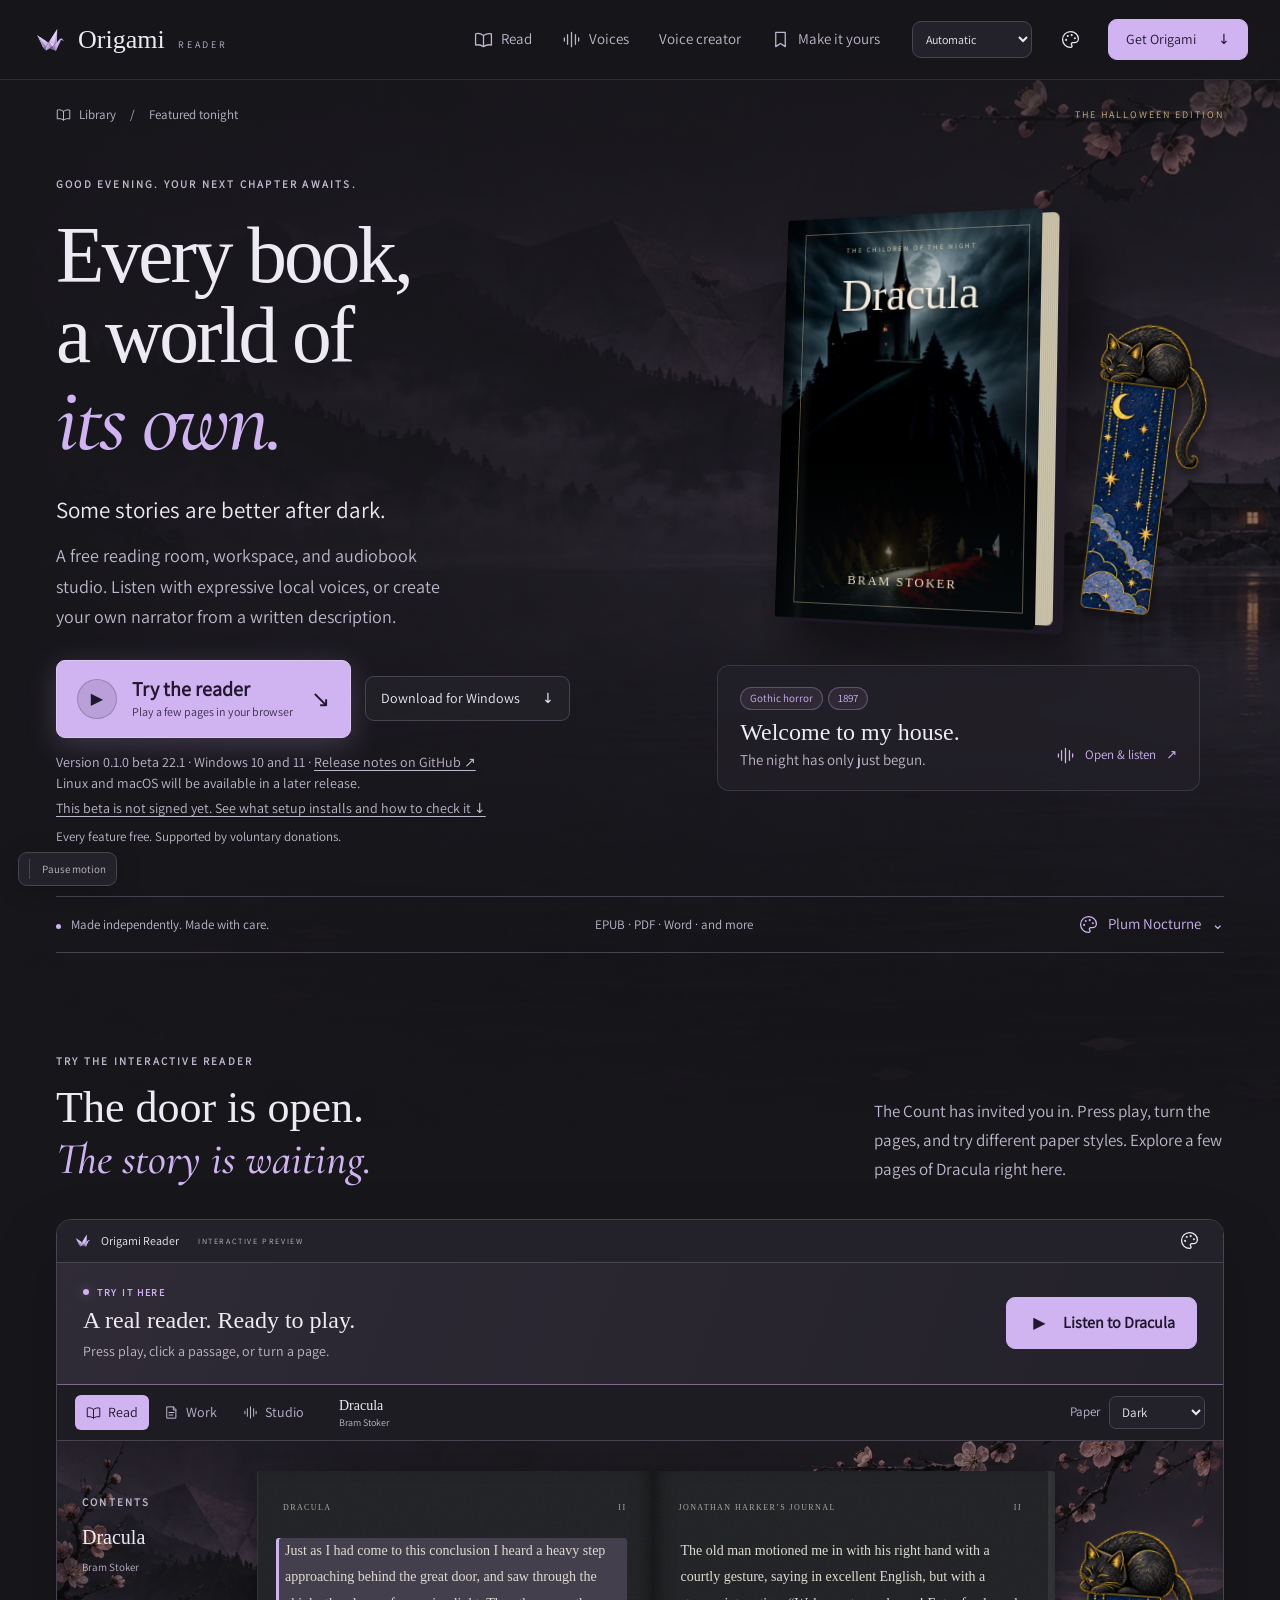
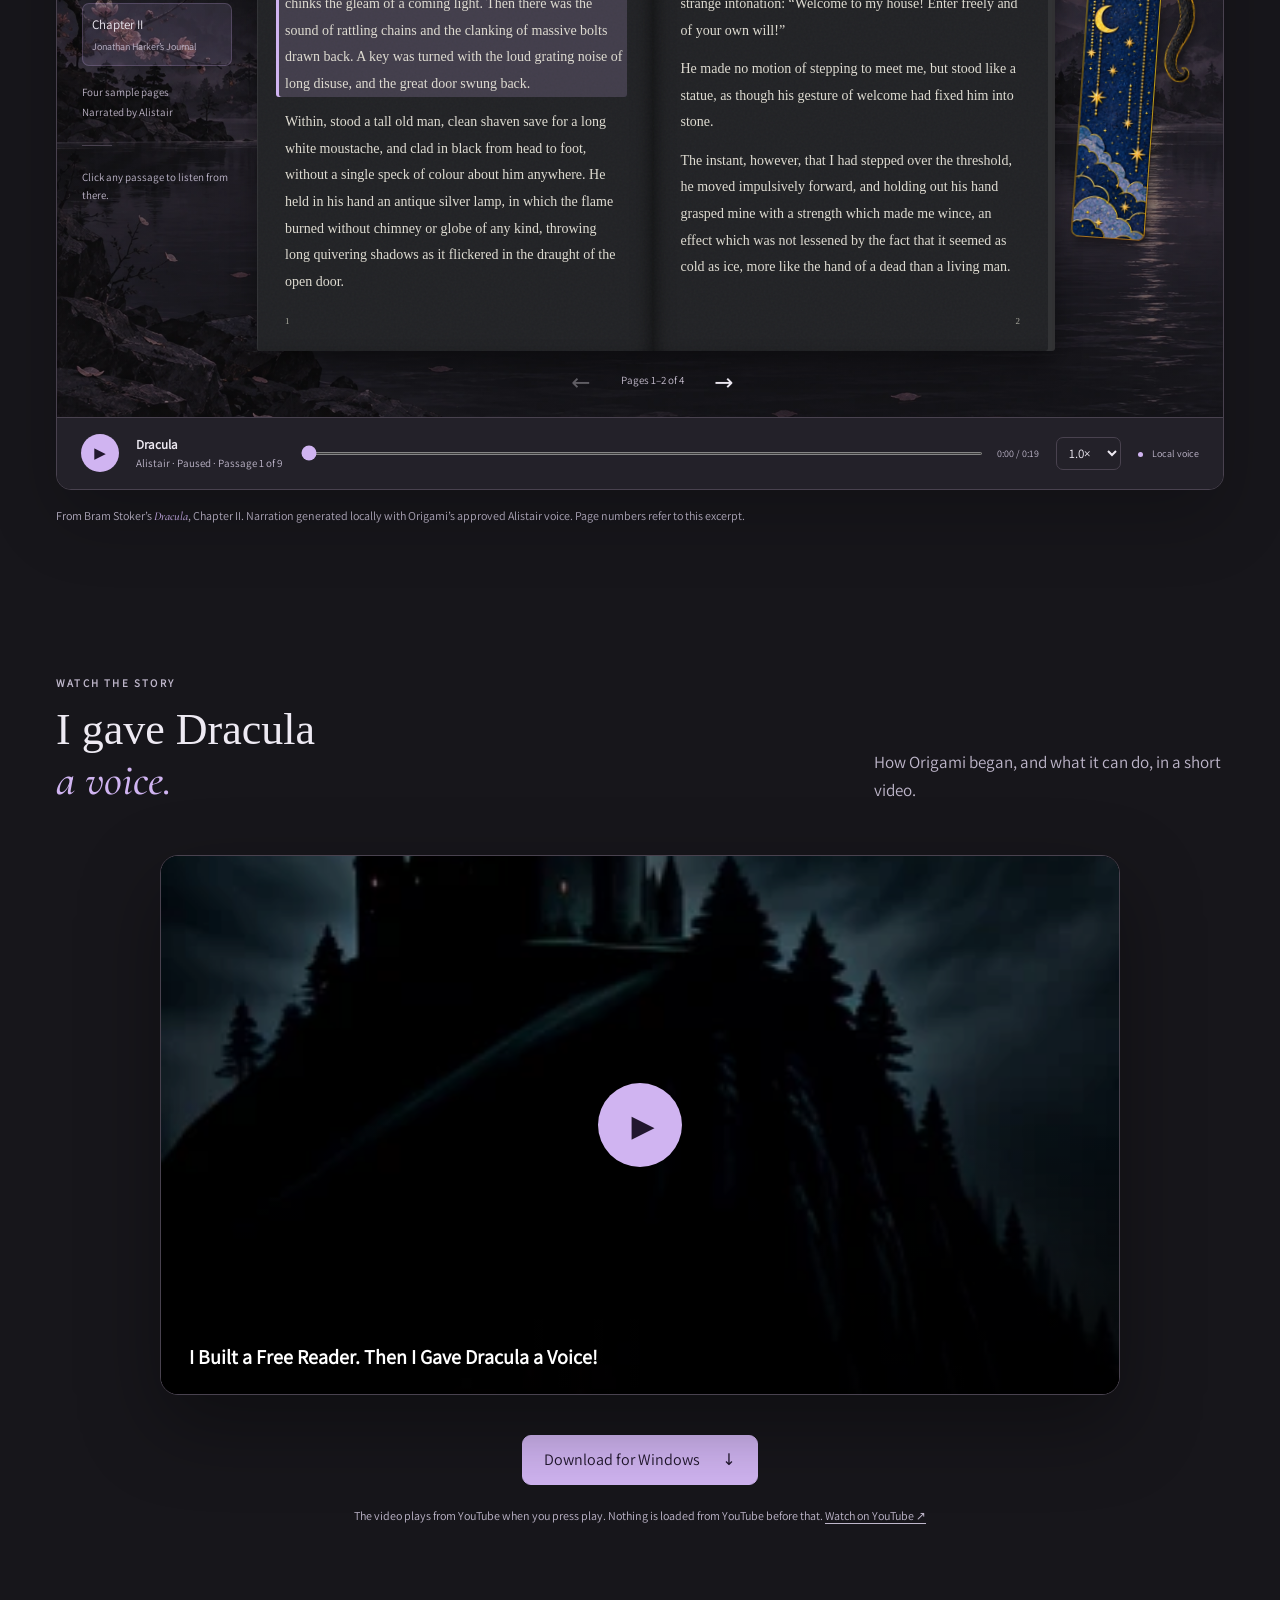
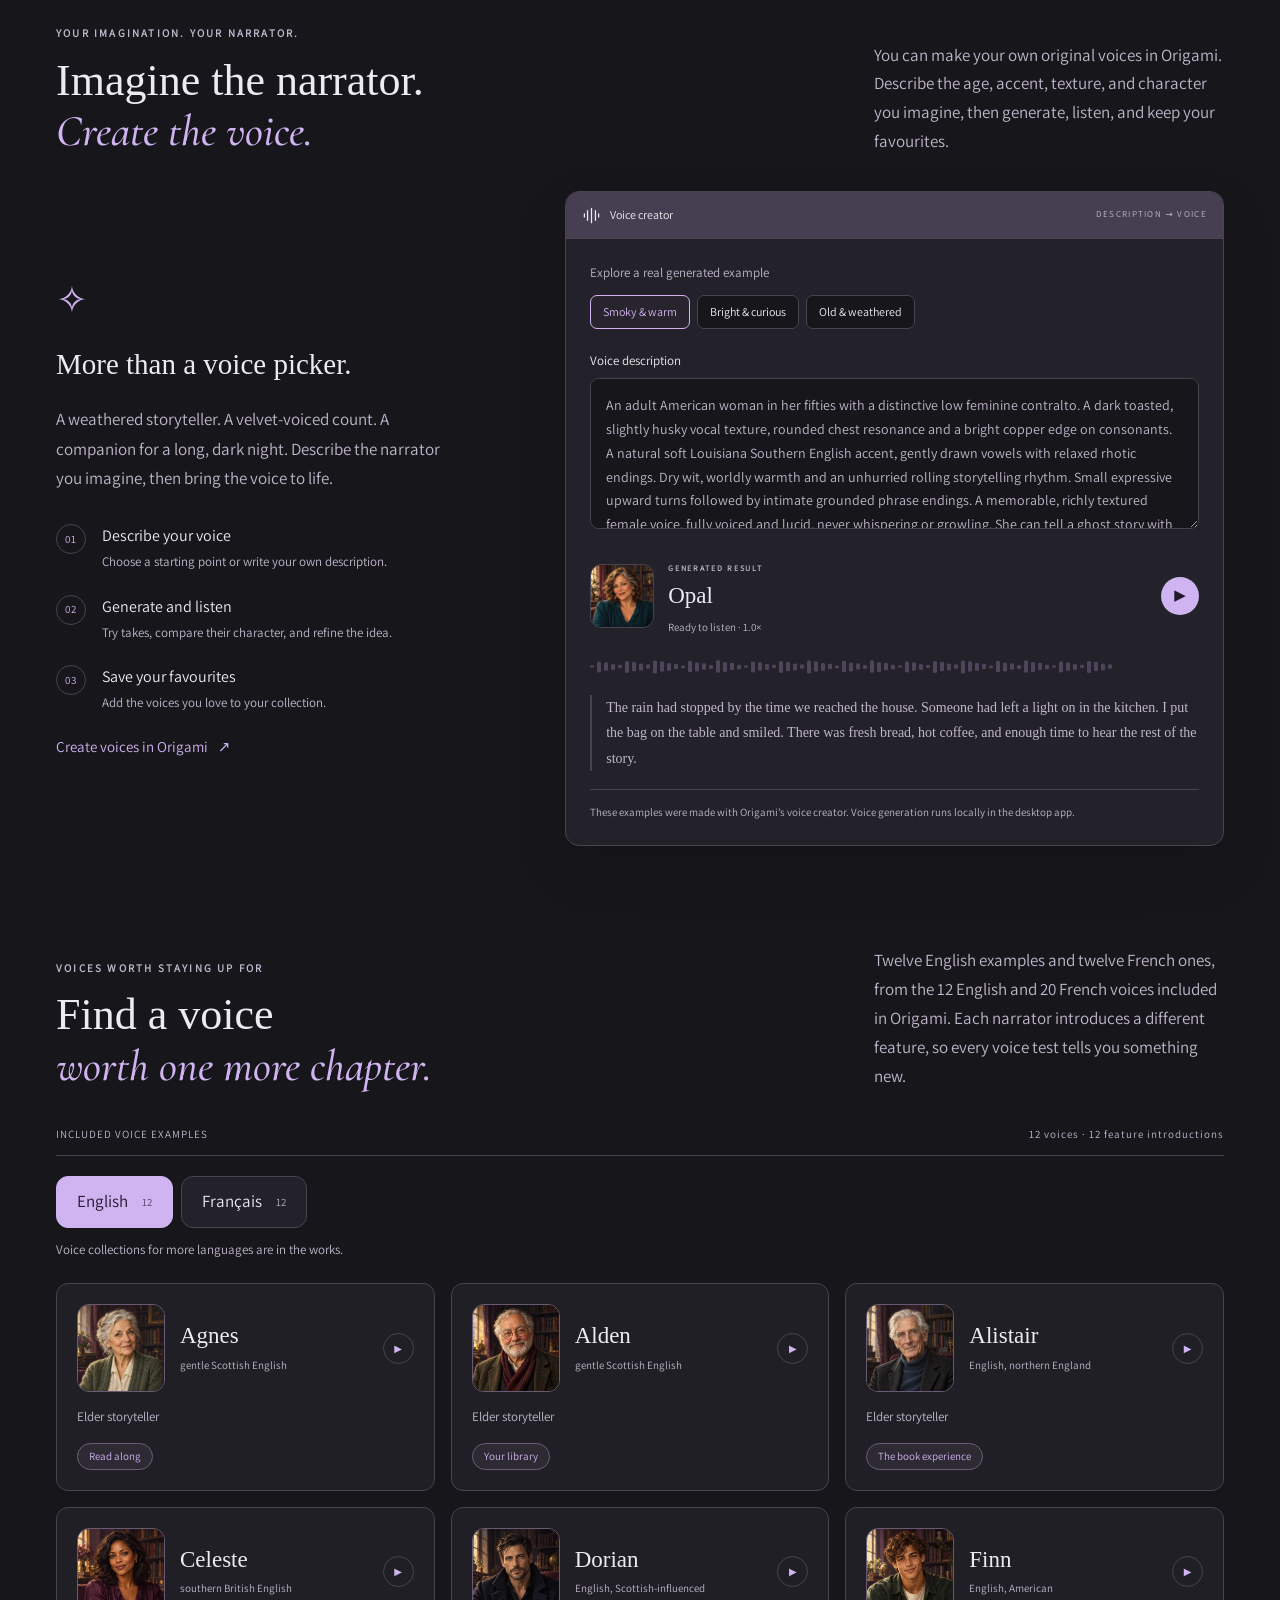
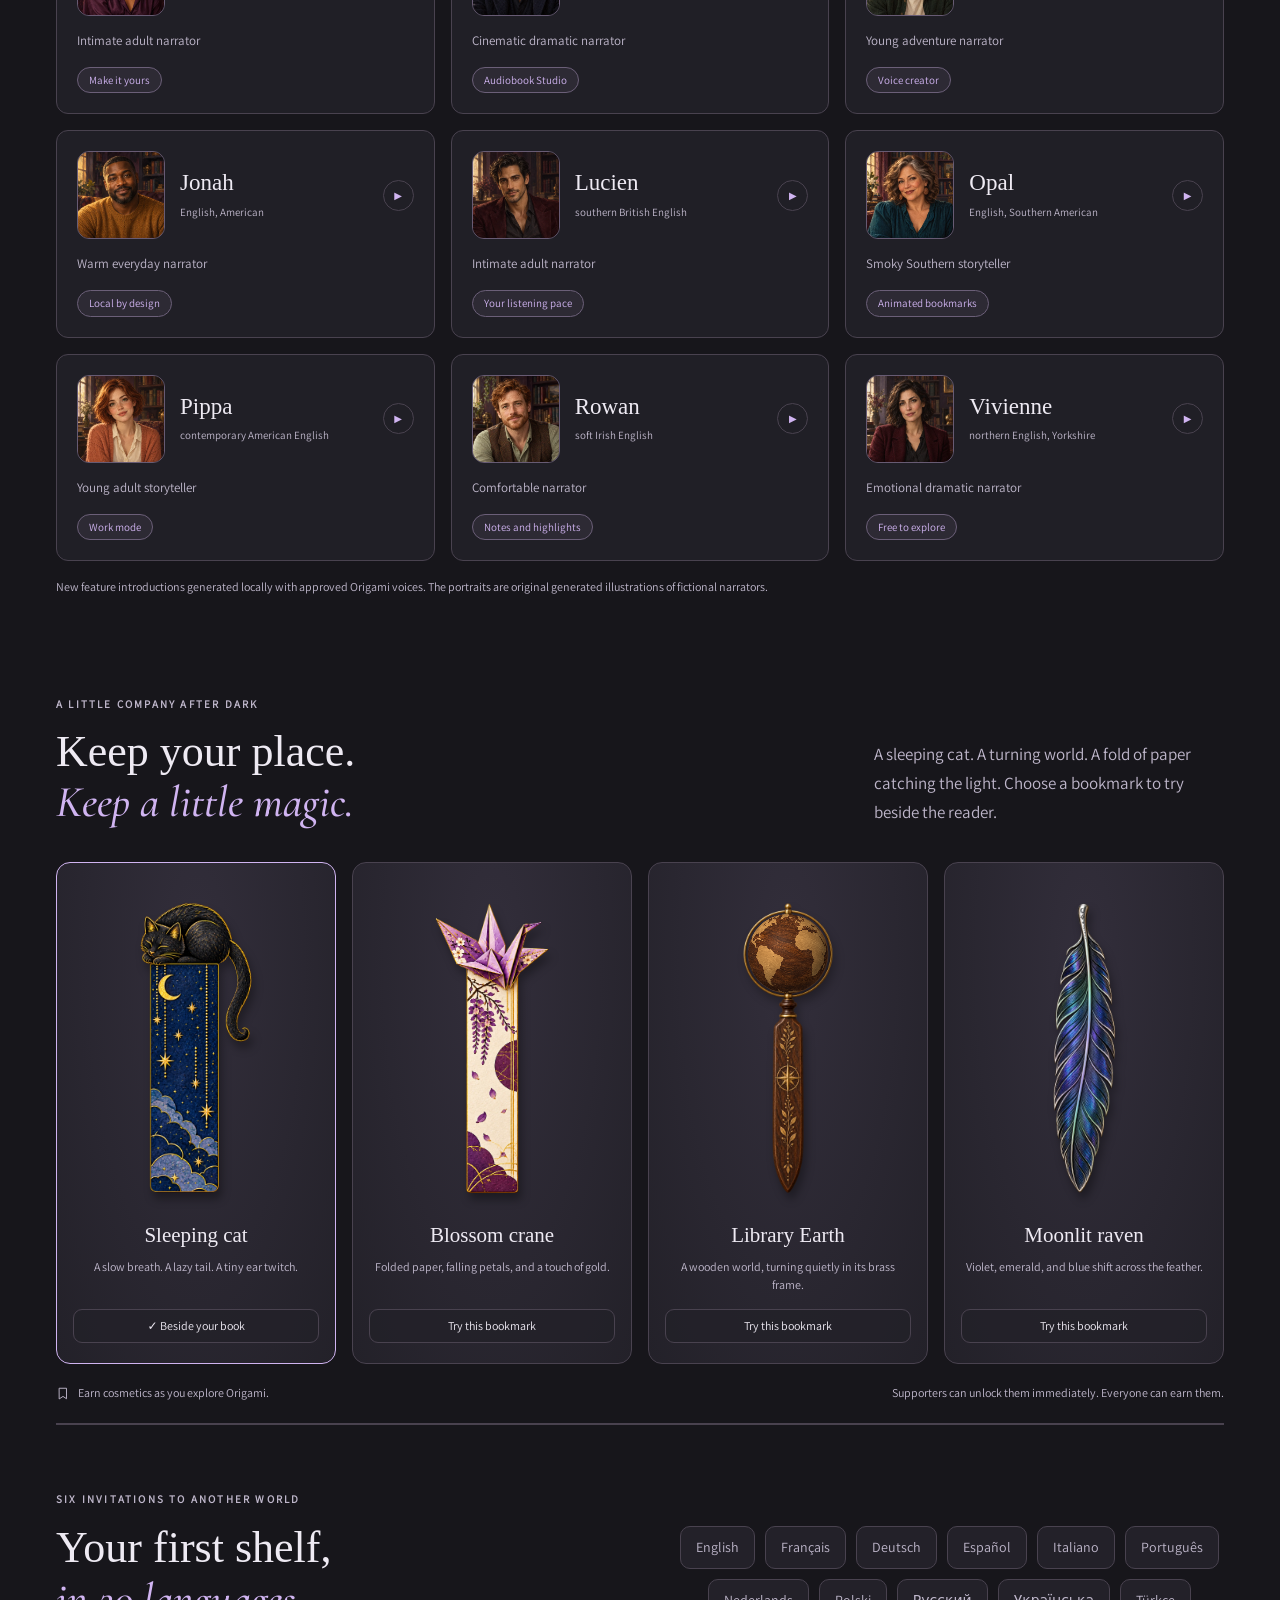
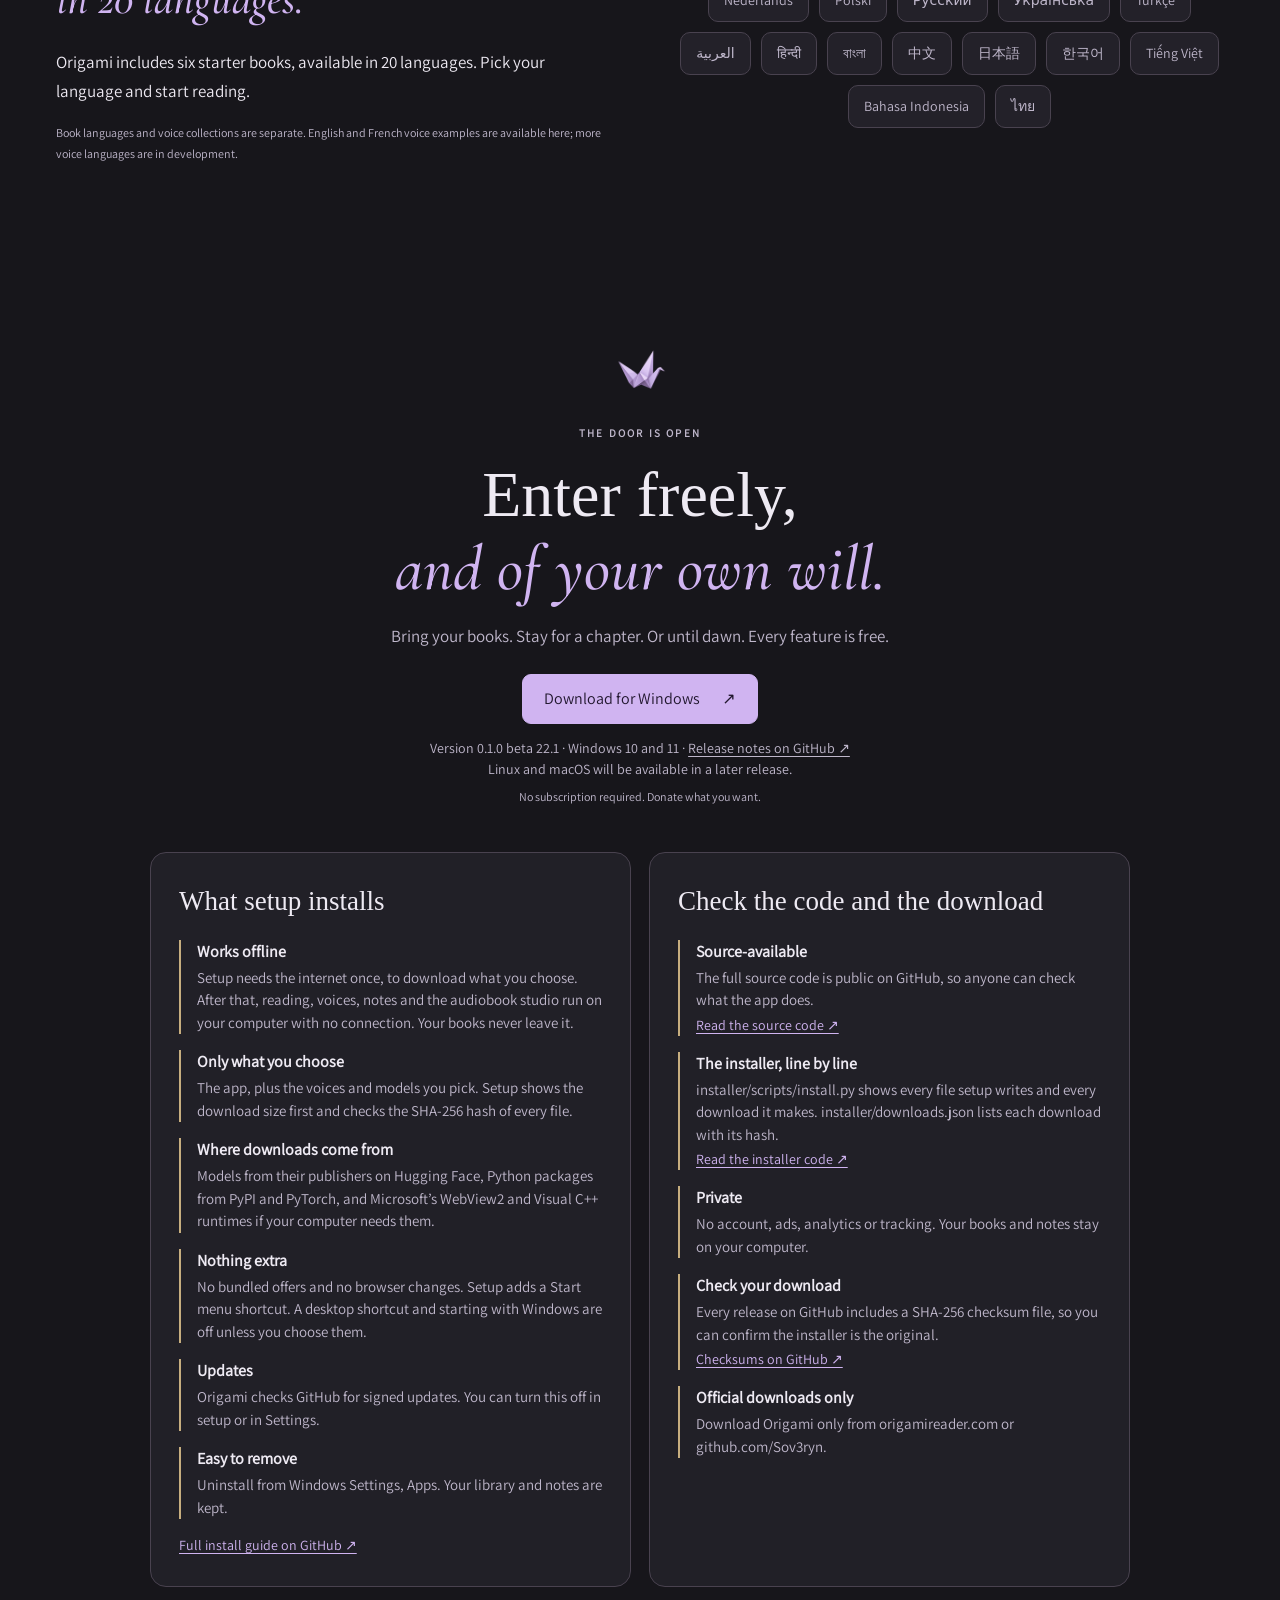
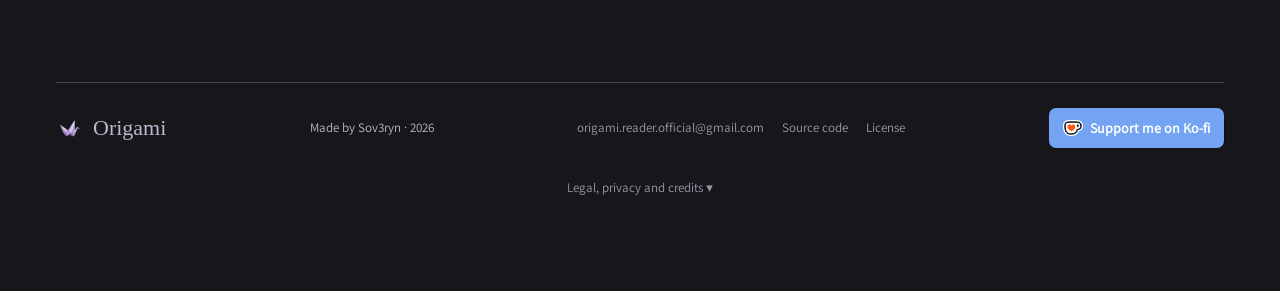
==== index.html @ e664f928 "Legal section: full license texts, collapsed, plus the third-party notices file Co-Authored-By: Clau" ====
<!doctype html>
<html lang="en">
<head>
<meta charset="utf-8"><meta name="viewport" content="width=device-width,initial-scale=1"><meta name="robots" content="noindex,nofollow">
<title>Origami Reader · Your reading room</title><link rel="icon" href="assets/crane.png"><link rel="stylesheet" href="bookmark-art.css"><link rel="stylesheet" href="style.css">
<script src="language.js"></script>
</head>
<body>
<svg class="svg-defs" aria-hidden="true"><defs>
<symbol id="palette" viewBox="0 0 24 24"><path d="M12 22a1 1 0 0 1 0-20 10 9 0 0 1 10 9 5 5 0 0 1-5 5h-2.25a1.75 1.75 0 0 0-1.4 2.8l.3.4a1.75 1.75 0 0 1-1.4 2.8z"></path><circle cx="13.5" cy="6.5" r=".5" fill="currentColor"></circle><circle cx="17.5" cy="10.5" r=".5" fill="currentColor"></circle><circle cx="6.5" cy="12.5" r=".5" fill="currentColor"></circle><circle cx="8.5" cy="7.5" r=".5" fill="currentColor"></circle></symbol>
<symbol id="book-icon" viewBox="0 0 24 24"><path d="M12 7v14m0-14C8 4 4 4 2 5v14c4-1 7 0 10 2 3-2 6-3 10-2V5c-4-1-7 0-10 2Z"/></symbol>
<symbol id="audio-icon" viewBox="0 0 24 24"><path d="M3 10v4m4-8v12m5-15v18m5-15v12m4-8v4"/></symbol>
<symbol id="work-icon" viewBox="0 0 24 24"><path d="M5 3h10l4 4v14H5Zm10 0v5h4M8 12h8m-8 4h6"/></symbol>
<symbol id="bookmark-icon" viewBox="0 0 24 24"><path d="M6 3h12v18l-6-4-6 4Z"/></symbol>
</defs></svg>
<a class="skip" href="#main">Skip to content</a>
<div class="landscape" aria-hidden="true"></div><div class="petals" aria-hidden="true"></div>
<header class="site-header"><a href="#" class="brand"><img src="assets/crane.png" alt=""><span>Origami <small>READER</small></span></a><nav aria-label="Main navigation"><a href="#reader"><svg><use href="#book-icon"/></svg>Read</a><a href="#voices"><svg><use href="#audio-icon"/></svg>Voices</a><a href="#voice-creator">Voice creator</a><a href="#bookmarks"><svg><use href="#bookmark-icon"/></svg>Make it yours</a></nav><div class="header-actions"><label class="site-language-label"><span class="sr-only">Language</span><select id="site-language" aria-label="Language"><option value="auto">Automatic</option><option value="en">English</option><option value="fr">Français</option></select></label><button class="icon-button appearance-open" aria-label="Appearance settings" title="Appearance settings"><svg><use href="#palette"/></svg></button><a class="button compact primary" href="#download">Get Origami <span>↓</span></a></div></header>
<main id="main" class="wrap">
<div class="breadcrumb"><span><svg><use href="#book-icon"/></svg> Library</span><span>/</span><span>Featured tonight</span><span class="edition">THE HALLOWEEN EDITION</span></div>
<section class="hero">
<div class="hero-copy"><span class="eyebrow">GOOD EVENING. YOUR NEXT CHAPTER AWAITS.</span><h1>Every book,<br>a world of<br><em>its own.</em></h1><p class="intro">Some stories are better after dark.</p><p class="body-copy">A free reading room, workspace, and audiobook studio. Listen with expressive local voices, or create your own narrator from a written description.</p><div class="hero-actions"><a class="button primary reader-try-button" id="try-reader" href="#reader"><span class="try-play" aria-hidden="true">▶</span><span class="try-copy"><strong>Try the reader</strong><small>Play a few pages in your browser</small></span><span class="try-arrow" aria-hidden="true">↘</span></a><a class="button hero-download" href="#windows-download">Download for Windows <span>↓</span></a></div><p class="platform-note">Version 0.1.0 beta 22.1 · Windows 10 and 11 · <a class="release-link" href="https://github.com/Sov3ryn/origami-reader-beta/releases/latest">Release notes on GitHub ↗</a></p><p class="platform-note">Linux and macOS will be available in a later release.</p><p class="platform-note install-note"><a class="release-link" href="#install-help">This beta is not signed yet. See what setup installs and how to check it ↓</a></p><p class="free-note">Every feature free. Supported by voluntary donations.</p></div>
<div class="hero-art">
<div class="moon-halo"></div><div class="bat bat-one"><svg viewBox="0 0 100 45" aria-hidden="true"><path d="M50 15 45 6 41 15C30 12 20 3 2 1 10 12 10 20 7 30 20 22 27 25 28 37 37 29 42 30 50 44 58 30 63 29 72 37 73 25 80 22 93 30 90 20 90 12 98 1 80 3 70 12 59 15L55 6Z"/></svg></div><div class="bat bat-two"><svg viewBox="0 0 100 45" aria-hidden="true"><path d="M50 15 45 6 41 15C30 12 20 3 2 1 10 12 10 20 7 30 20 22 27 25 28 37 37 29 42 30 50 44 58 30 63 29 72 37 73 25 80 22 93 30 90 20 90 12 98 1 80 3 70 12 59 15L55 6Z"/></svg></div>
<div class="hero-book-anchor tilt-anchor"><button class="book-scene" aria-label="Open Dracula in the reader preview"><div class="book-object tilt-object"><div class="book-pages"></div><div class="book-spine">DRACULA <span>BRAM STOKER</span></div><div class="cover"><img src="assets/dracula.webp" alt="A gothic castle above a moonlit precipice"><div class="cover-border"></div><span class="cover-kicker">THE CHILDREN OF THE NIGHT</span><span class="cover-title">Dracula</span><span class="cover-author">BRAM STOKER</span><div class="cover-light"></div></div></div></button></div>
<div id="hero-bookmark" class="bookmark-mount" aria-label="Animated sleeping cat bookmark"></div>
<div class="book-plaque"><span class="pill">Gothic horror</span><span class="pill">1897</span><h2>Welcome to my house.</h2><p>The night has only just begun.</p><button class="text-button" id="hero-listen"><svg><use href="#audio-icon"/></svg> Open & listen <span>↗</span></button></div>
</div>
</section>
<div class="intro-strip"><span><i></i> Made independently. Made with care.</span><span>EPUB · PDF · Word · and more</span><button class="text-button appearance-open"><svg><use href="#palette"/></svg><span id="current-theme">Plum Nocturne</span><span>⌄</span></button></div>
<section class="reader-section" id="reader">
<div class="section-heading"><div><p class="eyebrow">TRY THE INTERACTIVE READER</p><h2>The door is open.<br><em>The story is waiting.</em></h2></div><p>The Count has invited you in. Press play, turn the pages, and try different paper styles. Explore a few pages of Dracula right here.</p></div>
<div class="app-window">
<div class="app-titlebar"><span><img src="assets/crane.png" alt=""> Origami Reader <small>INTERACTIVE PREVIEW</small></span><button class="icon-button appearance-open" aria-label="Customize preview appearance"><svg><use href="#palette"/></svg></button></div>
<div class="reader-invitation"><div class="reader-invitation-copy"><span class="live-demo-label"><i aria-hidden="true"></i> TRY IT HERE</span><strong>A real reader. Ready to play.</strong><p>Press play, click a passage, or turn a page.</p></div><button class="button primary reader-demo-play" id="reader-demo-play"><span aria-hidden="true" class="demo-play-symbol">▶</span><span id="reader-demo-label">Listen to Dracula</span></button></div><div class="app-toolbar"><div class="mode-tabs" role="tablist" aria-label="Preview modes"><button id="tab-read" data-mode="read" role="tab" aria-controls="read-panel" aria-selected="true"><svg><use href="#book-icon"/></svg>Read</button><button id="tab-work" data-mode="work" role="tab" aria-controls="work-panel" aria-selected="false" tabindex="-1"><svg><use href="#work-icon"/></svg>Work</button><button id="tab-studio" data-mode="studio" role="tab" aria-controls="studio-panel" aria-selected="false" tabindex="-1"><svg><use href="#audio-icon"/></svg>Studio</button></div><span class="toolbar-title">Dracula <small>Bram Stoker</small></span><label class="paper-control">Paper <select id="paper-select" aria-label="Paper type"><option value="dark">Dark</option><option value="paper">Paper</option><option value="light">White</option><option value="parchment">Parchment</option><option value="grid">Grid</option><option value="blueprint">Blueprint</option></select></label></div>
<div class="mode-panel" id="read-panel" role="tabpanel" aria-labelledby="tab-read">
<div class="reader-room"><aside class="contents"><span class="eyebrow">CONTENTS</span><span class="contents-title">Dracula</span><span>Bram Stoker</span><button class="selected" id="chapter-start">Chapter II <small>Jonathan Harker’s Journal</small></button><p>Four sample pages<br>Narrated by Alistair</p><span class="chapter-line"></span><span class="hint">Click any passage to listen from there.</span></aside><div class="reading-desk"><div class="spread" data-paper="dark" id="spread" aria-label="Dracula reading pages"></div><div class="page-controls"><button class="icon-button" id="previous-page" aria-label="Previous pages">←</button><span id="page-counter">Pages 1–2 of 4</span><button class="icon-button" id="next-page" aria-label="Next pages">→</button></div></div><div class="reading-bookmark bookmark-mount" id="reader-bookmark"></div></div>
</div>
<div class="mode-panel" id="work-panel" role="tabpanel" aria-labelledby="tab-work" hidden><div class="work-demo"><aside><span class="eyebrow">WORKSPACE</span><button class="selected">Reading notes</button><button id="show-source">Source excerpt ↗</button><small>Try editing the note.<br>Changes stay in this preview.</small></aside><article><p class="eyebrow">DRACULA / READING NOTES</p><h3>What makes a welcome unsettling?</h3><blockquote>“Enter freely and of your own will!”</blockquote><label for="demo-note">My thoughts</label><textarea id="demo-note">The invitation sounds generous, but the doorway feels like a boundary. Harker notices the cold hand before he understands the danger.</textarea><div class="note-tags"><span>Atmosphere</span><span>Gothic fiction</span></div><span class="note-status" id="note-status">A place for the ideas between the lines.</span></article></div></div>
<div class="mode-panel" id="studio-panel" role="tabpanel" aria-labelledby="tab-studio" hidden><div class="studio-demo"><div class="studio-top"><div><p class="eyebrow">AUDIOBOOK STUDIO</p><h3>Give the story a cast.</h3></div><span class="pill">Voice audition</span></div><p class="studio-description">Try different included voices. Each sample introduces a different Origami feature; the Dracula excerpt is narrated by Alistair.</p><div class="casting"><div class="casting-row"><span class="voice-avatar">N</span><div><strong>Narrator</strong><span>Scene & description</span></div><select id="narrator-cast" aria-label="Narrator audition voice"></select><button class="button" data-audition="narrator-cast">▶ Audition</button></div><div class="casting-row"><span class="voice-avatar copper">D</span><div><strong>Count Dracula</strong><span>Character voice</span></div><select id="dracula-cast" aria-label="Dracula audition voice"></select><button class="button" data-audition="dracula-cast">▶ Audition</button></div></div><div class="studio-script"><span class="eyebrow">CHAPTER II</span><p>“I am Dracula; and I bid you welcome, Mr. Harker, to my house.”</p><div class="studio-wave" aria-hidden="true"></div></div><a class="text-button" href="#voices">Explore all voice examples ↓</a></div></div>
<div class="reader-player"><button id="read-play" class="round-play" aria-label="Play Dracula">▶</button><div class="now-playing"><strong id="play-title">Dracula</strong><span id="play-status">Alistair · Ready to read</span></div><div class="player-progress"><label class="sr-only" for="read-seek">Position in current passage</label><input id="read-seek" type="range" min="0" max="100" value="0"><span id="read-time">0:00 / 0:00</span></div><select id="read-speed" aria-label="Narration speed"><option value=".85">0.85×</option><option value="1" selected>1.0×</option><option value="1.15">1.15×</option><option value="1.3">1.3×</option></select><span class="local-badge"><i></i> Local voice</span></div>
</div>
<p class="demo-note">From Bram Stoker’s <em>Dracula</em>, Chapter II. Narration generated locally with Origami’s approved Alistair voice. Page numbers refer to this excerpt.</p>
</section>
<section id="video" class="video-section"><div class="section-heading"><div><p class="eyebrow">WATCH THE STORY</p><h2>I gave Dracula<br><em>a voice.</em></h2></div><p>How Origami began, and what it can do, in a short video.</p></div><div class="video-frame" id="video-frame"><button class="video-poster" id="video-play" aria-label="Play the video"><img src="assets/dracula.webp" alt=""><span class="video-play-icon" aria-hidden="true">▶</span><span class="video-title">I Built a Free Reader. Then I Gave Dracula a Voice!</span></button></div><div class="video-actions"><a class="button primary" href="#windows-download">Download for Windows <span>↓</span></a></div><p class="demo-note">The video plays from YouTube when you press play. Nothing is loaded from YouTube before that. <a class="release-link" href="https://youtu.be/p1ohquY8BEk">Watch on YouTube ↗</a></p></section>
<section id="voice-creator" class="creator-section">
<div class="section-heading"><div><p class="eyebrow">YOUR IMAGINATION. YOUR NARRATOR.</p><h2>Imagine the narrator.<br><em>Create the voice.</em></h2></div><p>You can make your own original voices in Origami. Describe the age, accent, texture, and character you imagine, then generate, listen, and keep your favourites.</p></div>
<div class="creator-layout">
<div class="creator-copy"><span class="creator-emblem" aria-hidden="true">✧</span><h3>More than a voice picker.</h3><p>A weathered storyteller. A velvet-voiced count. A companion for a long, dark night. Describe the narrator you imagine, then bring the voice to life.</p><ol class="creator-steps"><li><span>01</span><div><strong>Describe your voice</strong><p>Choose a starting point or write your own description.</p></div></li><li><span>02</span><div><strong>Generate and listen</strong><p>Try takes, compare their character, and refine the idea.</p></div></li><li><span>03</span><div><strong>Save your favourites</strong><p>Add the voices you love to your collection.</p></div></li></ol><a class="text-button" href="#download">Create voices in Origami <span>↗</span></a></div>
<div class="creator-window"><div class="app-titlebar"><span><svg><use href="#audio-icon"/></svg> Voice creator</span><small>DESCRIPTION → VOICE</small></div><div class="creator-content"><p class="creator-example-label">Explore a real generated example</p><div id="creator-examples" class="creator-example-tabs" role="group" aria-label="Voice creation examples"></div><label class="creator-field-label" for="creator-prompt">Voice description</label><textarea id="creator-prompt" readonly rows="5" aria-describedby="creator-note"></textarea><div class="creator-result"><img id="creator-portrait" src="assets/portraits/opal-v2.webp" alt="" width="64" height="64"><div><span class="eyebrow">GENERATED RESULT</span><strong id="creator-name">Opal</strong><span id="creator-status" aria-live="polite">Ready to listen</span></div><button class="round-play" id="creator-play" aria-label="Play generated voice example">▶</button></div><div class="creator-wave" aria-hidden="true"></div><blockquote id="creator-transcript"></blockquote><p class="creator-note" id="creator-note">These examples were made with Origami’s voice creator. Voice generation runs locally in the desktop app.</p></div></div>
</div></section>

<section id="voices" class="voices-section"><div class="section-heading"><div><p class="eyebrow">VOICES WORTH STAYING UP FOR</p><h2>Find a voice<br><em>worth one more chapter.</em></h2></div><p>Twelve English examples and twelve French ones, from the 12 English and 20 French voices included in Origami. Each narrator introduces a different feature, so every voice test tells you something new.</p></div><div class="voice-list-toolbar"><span>INCLUDED VOICE EXAMPLES</span><span>12 voices · 12 feature introductions</span></div><div class="voice-language-tabs" role="group" aria-label="Voice example language"><button data-voice-language="en" aria-pressed="true">English <span>12</span></button><button data-voice-language="fr" aria-pressed="false">Français <span>12</span></button></div><p class="voice-language-note">Voice collections for more languages are in the works.</p><div id="voice-grid" class="voice-grid"></div><div id="audition-bar" class="audition-bar" hidden><button class="round-play" id="audition-toggle" aria-label="Pause voice sample">Ⅱ</button><div><strong id="audition-name"></strong><p id="audition-text"></p></div><label class="audition-speed">Speed<select id="voice-speed" aria-label="Voice sample speed"><option value=".85">0.85×</option><option value="1" selected>1.0×</option><option value="1.15">1.15×</option></select></label><button class="icon-button" id="audition-close" aria-label="Stop voice sample">×</button></div><p class="demo-note">New feature introductions generated locally with approved Origami voices. The portraits are original generated illustrations of fictional narrators.</p></section>
<section id="bookmarks" class="bookmarks-section"><div class="section-heading"><div><p class="eyebrow">A LITTLE COMPANY AFTER DARK</p><h2>Keep your place.<br><em>Keep a little magic.</em></h2></div><p>A sleeping cat. A turning world. A fold of paper catching the light. Choose a bookmark to try beside the reader.</p></div><div class="bookmark-gallery" id="bookmark-gallery"></div><div class="collection-note"><span><svg><use href="#bookmark-icon"/></svg> Earn cosmetics as you explore Origami.</span><span>Supporters can unlock them immediately. Everyone can earn them.</span></div></section>
<section class="starter-languages" id="starter-books"><div><p class="eyebrow">SIX INVITATIONS TO ANOTHER WORLD</p><h2>Your first shelf,<br><em>in 20 languages.</em></h2><p>Origami includes six starter books, available in 20 languages. Pick your language and start reading.</p><p class="demo-note">Book languages and voice collections are separate. English and French voice examples are available here; more voice languages are in development.</p></div><div class="starter-language-cloud" aria-label="Starter book languages"><span>English</span><span>Français</span><span>Deutsch</span><span>Español</span><span>Italiano</span><span>Português</span><span>Nederlands</span><span>Polski</span><span>Русский</span><span>Українська</span><span>Türkçe</span><span>العربية</span><span>हिन्दी</span><span>বাংলা</span><span>中文</span><span>日本語</span><span>한국어</span><span>Tiếng Việt</span><span>Bahasa Indonesia</span><span>ไทย</span></div></section>
<section id="download" class="download-section"><img src="assets/crane.png" alt=""><p class="eyebrow">THE DOOR IS OPEN</p><h2>Enter freely,<br><em>and of your own will.</em></h2><p>Bring your books. Stay for a chapter. Or until dawn. Every feature is free.</p><a id="windows-download" class="button primary" href="https://github.com/Sov3ryn/origami-reader-beta/releases/latest" data-download-link>Download for Windows <span>↗</span></a><p class="platform-note">Version 0.1.0 beta 22.1 · Windows 10 and 11 · <a class="release-link" href="https://github.com/Sov3ryn/origami-reader-beta/releases/latest">Release notes on GitHub ↗</a></p><p class="platform-note">Linux and macOS will be available in a later release.</p><p class="free-note">No subscription required. Donate what you want.</p><div class="install-help" id="install-help"><div class="install-card"><h3>What setup installs</h3><ul class="safety-list"><li><strong>Works offline</strong><span>Setup needs the internet once, to download what you choose. After that, reading, voices, notes and the audiobook studio run on your computer with no connection. Your books never leave it.</span></li><li><strong>Only what you choose</strong><span>The app, plus the voices and models you pick. Setup shows the download size first and checks the SHA-256 hash of every file.</span></li><li><strong>Where downloads come from</strong><span>Models from their publishers on Hugging Face, Python packages from PyPI and PyTorch, and Microsoft’s WebView2 and Visual C++ runtimes if your computer needs them.</span></li><li><strong>Nothing extra</strong><span>No bundled offers and no browser changes. Setup adds a Start menu shortcut. A desktop shortcut and starting with Windows are off unless you choose them.</span></li><li><strong>Updates</strong><span>Origami checks GitHub for signed updates. You can turn this off in setup or in Settings.</span></li><li><strong>Easy to remove</strong><span>Uninstall from Windows Settings, Apps. Your library and notes are kept.</span></li></ul><a class="release-link install-guide-link" href="https://github.com/Sov3ryn/origami-reader-beta/blob/main/docs/INSTALL.md">Full install guide on GitHub ↗</a></div><div class="install-card"><h3>Check the code and the download</h3><ul class="safety-list"><li><strong>Source-available</strong><span>The full source code is public on GitHub, so anyone can check what the app does.</span><a class="release-link" href="https://github.com/Sov3ryn/origami-reader">Read the source code ↗</a></li><li><strong>The installer, line by line</strong><span>installer/scripts/install.py shows every file setup writes and every download it makes. installer/downloads.json lists each download with its hash.</span><a class="release-link" href="https://github.com/Sov3ryn/origami-reader/tree/main/installer">Read the installer code ↗</a></li><li id="privacy"><strong>Private</strong><span>No account, ads, analytics or tracking. Your books and notes stay on your computer.</span></li><li><strong>Check your download</strong><span>Every release on GitHub includes a SHA-256 checksum file, so you can confirm the installer is the original.</span><a class="release-link" href="https://github.com/Sov3ryn/origami-reader-beta/releases/latest">Checksums on GitHub ↗</a></li><li><strong>Official downloads only</strong><span>Download Origami only from origamireader.com or github.com/Sov3ryn.</span></li></ul></div></div></section>
<footer><a href="#" class="brand"><img src="assets/crane.png" alt=""><span>Origami</span></a><span>Made by Sov3ryn · 2026</span><span class="visit-counter" hidden><svg viewBox="0 0 24 24" aria-hidden="true"><path d="M2 12s3.6-7 10-7 10 7 10 7-3.6 7-10 7S2 12 2 12Z"/><circle cx="12" cy="12" r="3"/></svg><span>Visits</span> <b></b></span><nav class="footer-links" aria-label="More"><a href="mailto:origami.reader.official@gmail.com">origami.reader.official@gmail.com</a><a href="https://github.com/Sov3ryn/origami-reader">Source code</a><a href="https://github.com/Sov3ryn/origami-reader/blob/main/APP-LICENSE.md">License</a></nav><a class="kofi-button" href="https://ko-fi.com/C5Y628ZBQL" target="_blank" rel="noopener"><img src="assets/kofi-cup.png" alt="" width="20" height="16">Support me on Ko-fi</a><details class="legal" id="legal"><summary>Legal, privacy and credits</summary><div class="legal-body"><section><h3>Copyright</h3><p>© 2026 Sov3ryn. All rights reserved. “Origami Reader” and the crane logo identify Sov3ryn’s app. Windows, GitHub, YouTube, Ko-fi and the other names mentioned here belong to their owners and do not mean they endorse Origami Reader.</p></section><section><h3>Licenses</h3><p>The app is used under the <a href="https://github.com/Sov3ryn/origami-reader/blob/main/APP-LICENSE.md">Origami Reader App License</a>. Its source code is source-available, not open source: the <a href="https://github.com/Sov3ryn/origami-reader/blob/main/LICENSE">PolyForm Strict License 1.0.0</a> lets you read, study and audit it. The light reader (workers/light_tts.py) is free software under the GNU GPL v3 or later. Software, models, voices, fonts and books made by others keep their own licenses: <a href="https://github.com/Sov3ryn/origami-reader/blob/main/docs/licenses/SOFTWARE-NOTICES.txt">software notices</a>, <a href="https://github.com/Sov3ryn/origami-reader/blob/main/docs/licenses/MODEL-NOTICES.txt">model notices</a>.</p></section><section><h3>Beta and warranty</h3><p>Origami Reader is a beta. As far as the law allows, it comes as is, without warranty. Keep your own copies of the books and exports you care about. Nothing here limits consumer rights that cannot be excluded. The license is governed by the laws of Quebec and Canada.</p></section><section><h3>Privacy on this site</h3><p>No account, ads, analytics or cookies. The site is hosted on GitHub Pages, so GitHub receives your network address to send you the page. A visit counter at abacus.jasoncameron.dev shows the total and adds one per browser session, without any identifier. Your language and appearance choices are saved only in your browser. The video loads from YouTube (youtube-nocookie.com) only when you press play. Links to GitHub and Ko-fi open those sites, under their own privacy policies.</p></section><section><h3>Privacy in the app</h3><p>No account, ads, analytics or tracking. Your books, notes, voices and settings stay on your computer, and the AI models run there. The app goes online only for updates, for downloads you choose, and for links and embeds you open. <a href="https://github.com/Sov3ryn/origami-reader/blob/main/APP-LICENSE.md#privacy">Full list in the license</a>.</p></section><section><h3>AI-generated content</h3><p>The voice samples on this site are AI-generated speech made with Origami’s voices. The voice portraits show fictional characters, not real people. The crane logo, reading scenes, bookmarks and book covers were made with AI image generation. The starter books’ translations are AI translations.</p></section><section><h3>Books, fonts and icons</h3><p>Dracula and the other classic starter books are in the public domain. Grayson’s Book of Stories by Grayson Bray Morris comes with the app under CC BY-SA 4.0, without the author’s endorsement. Fonts: Assistant and Cormorant, <a href="assets/Font-licenses.txt">SIL Open Font License 1.1</a>. Icons: Lucide, <a href="assets/Lucide-LICENSE.txt">ISC License</a>.</p></section><section><h3>Contact</h3><p>Questions about these terms or your privacy: <a href="mailto:origami.reader.official@gmail.com">origami.reader.official@gmail.com</a>.</p></section></div><!-- licenses:start --><details class="legal-full" id="licenses"><summary>Full license texts</summary><p>Licenses written by others are shown in their original English, which is their official text.</p><h3>Origami Reader</h3><details><summary>Origami Reader App License</summary><p>Also in 19 other languages: <a href="https://github.com/Sov3ryn/origami-reader/tree/main/docs/licenses/translations">translations on GitHub</a>. The English text is the original.</p><pre># Origami Reader App License

Copyright (c) 2026 Sov3ryn. All rights reserved except as stated below.
&quot;Sov3ryn&quot; is the name under which Origami Reader&#x27;s developer publishes it.

This license covers the Origami Reader app as released by Sov3ryn: the
installer, the app and the files of Sov3ryn&#x27;s own making that it installs,
including the Origami voices. The source code is available separately under
the PolyForm Strict License 1.0.0 (see LICENSE).

## You may

- Install and use the app on your own devices, free of charge, for any purpose,
  including personal, educational and work use.
- Keep backup copies for your own use.
- Keep and share what you make with it. Your notes, exports, generated covers
  and recordings are yours, subject to the licenses of the books, voices and
  models involved and to the section &quot;AI-generated content and voices&quot;.

## You may not

- Share, publish, sell, rent, lend or sublicense copies of the app or its
  installer, in whole or in part, including through download sites, bundles or
  app stores. Point people to the official download instead.
- Modify the app, or remove or change its copyright notices, credits or license
  screens.
- Decompile, disassemble or reverse engineer the released app, except as
  far as the law allows it despite this term, as the license of an included
  component allows it for that component, or as the GNU LGPL requires for the
  parts of the app that use LGPL libraries (changing them for your own use and
  reverse engineering to debug those changes). The source code can be read
  and audited under the PolyForm Strict License instead.
- Get around the app&#x27;s update signatures, or any credit, AI label or
  watermark the app adds to what it makes, or help anyone else do so.
- Present the app, or any copy or part of it, as your own work, or use the
  Origami Reader name or crane logo for another product.

## Test versions

Versions marked beta or preview are early versions. They may be incomplete,
may change or lose features, and may contain errors that affect your files.
Keep your own copies of books and exports you care about. A beta may stop
working when a later version replaces it.

## AI-generated content and voices

Origami Reader uses AI models on your computer to read aloud, design voices,
make pictures, find speakers and transcribe recordings, and may use them for
more in later versions. What they make can be wrong. The app marks what it
exports as AI-generated, with a credit, metadata or a watermark.

- Use only content you have the right to use. You are responsible for the
  books, documents and recordings you import and for what you make and share
  with the app.
- Do not use the app to make a voice that imitates a real person without that
  person&#x27;s clear permission, or to make content that impersonates, deceives,
  harasses or defames anyone, or that breaks the law.
- The licenses of the models, including their use restrictions (for example
  the restrictions in CreativeML OpenRAIL-M and the Stability AI Acceptable
  Use Policy for the image models), apply to you and to what you make. They
  are part of these terms.
- Keep the credits, AI labels and watermarks the app adds on everything you
  share. When you publish anything made with the app&#x27;s AI, say it is
  AI-generated where the law or the platform asks for it.

## Other people&#x27;s work

The app includes software, models, voices, fonts, author portraits and books
made by others. They keep their own licenses, listed in the app&#x27;s settings and
in the installed licenses folder. Nothing here takes away rights those licenses
give you for those components, including the right to change, rebuild and
debug components under the GNU LGPL or GPL. The light reader
(workers/light_tts.py), a separate program used with the Kitten and Kokoro
speech models, is free software under the GNU General Public License v3 or
later, which lets you copy, change and share that program.

## Privacy

Origami Reader works on your computer. It has no account, no ads, no analytics
and no tracking. Your books, notes, recordings, voices and settings stay on
your computer, and the AI models run there too, unless you connect an online
service yourself (see &quot;Online services you connect&quot;).

The app connects to the internet only:

- to check for and download updates, from GitHub (Sov3ryn/origami-updates),
  when automatic updates are on or you check yourself;
- to download a model, voice or Studio part you choose, from its publisher
  (Hugging Face, GitHub, Stability AI) or from the Origami voices repository;
- when you open a link, allow embeds in Work mode, or open the support page;
- to send an online service you connect yourself what you ask it to process.

Setup also downloads the parts you choose from their publishers, and Python
packages from PyPI and PyTorch (and AMD, on computers with an AMD graphics
card). Those services see your computer&#x27;s network address and what is
downloaded, under their own privacy policies. Sov3ryn receives none of this,
apart from the download counts GitHub shows for each release. If you send
feedback or a problem report, you choose what it contains.

If you donate, Ko-fi and its payment providers handle your payment under their
own terms. Sov3ryn receives what Ko-fi shares (such as your name, email and
message) and uses it only to thank you and to unlock your thank-you items.

## Online services you connect

A version of the app may let you connect an online service of your choice,
such as an AI provider for narration, with your own account or key. If you
do:

- The app sends that service only what you ask it to process (for example the
  text of a book or chapter you narrate with it), and asks before it first
  does. That service then handles it under its own terms and privacy policy,
  which are between you and the service.
- You need the right to send that content, you are responsible for your
  account, key and any costs, and you must follow the service&#x27;s terms.
- Sov3ryn does not run, control or check these services and is not
  responsible for what they do with your content, for their output, their
  availability or their charges.
- What they make is AI-generated too, and these terms apply to it as to
  anything else made with the app, including the credits, labels and
  watermarks the app adds.
- Your key is kept on your computer and sent only to the service it belongs
  to.

## Feedback

If you send ideas, problem reports or other feedback, Sov3ryn may use them to
improve Origami Reader without owing you anything for them.

## Names and logos

&quot;Origami Reader&quot; and the crane logo identify Sov3ryn&#x27;s app. These terms give
no right to use them, except to refer to the app truthfully. Names of other
companies and models (such as Qwen, Stability AI, NVIDIA, Mistral AI and Meta)
belong to their owners and do not mean they endorse Origami Reader.

## Supporting the app

Donations are optional and do not change these terms. They are not payment
for the app, its models or its voices. Any thank-you for a donation is
limited to unlocking at once the cosmetic items (such as themes, places and
finishes) that anyone can earn for free through the app&#x27;s achievements at
that time. Nothing in the app is available only to donors, and no feature
depends on a donation.

Donations are gifts and are not refundable, except where the law requires it
or for a clear mistake such as a duplicate payment. A mistaken payment is
refunded minus any payment fees that are not returned to Sov3ryn. If a
donation is refunded or reversed, its thank-you unlock may be removed.

## If these terms are broken

Your permission to use the app ends if you break these terms. If you stop and
put things right within 32 days of being told, it continues. When your
permission ends, stop using the app and delete your copies of it. What you
made with the app stays yours. The sections on AI-generated content, warranty
and liability, and governing law continue to apply.

## Changes to the app

Sov3ryn may change, add or remove any part of the app at any time, including
features, models, voices, cosmetic items (such as themes, places, finishes,
ribbon colours and bookmarks), achievements, and what each achievement
requires or unlocks, for example to fix a problem, to follow the law or a
rights holder&#x27;s request, or to keep the app growing. Some items may be
available only for a limited time. Unlocked items and achievement progress
have no money value, cannot be sold or transferred, and may change or be
removed like any other part of the app, including items unlocked with a
donation.

## Changes to these terms

A later version of the app may come with new terms. The app shows them and
asks you to agree before you go on using it. If you do not agree, you may stop
using the app. The terms you agreed to keep applying to what you did before.

## No warranty

As far as the law allows, the app, its models and voices come as is and as
available, without any warranty, express or implied, including warranties of
quality, fitness for a particular purpose, accuracy of AI output and
non-infringement.

## Limitation of liability

As far as the law allows, Sov3ryn is not liable for any direct, indirect,
incidental, special or consequential damages, or for any loss of data, files,
income or goodwill, arising from the app, its downloads, online services you
connect through it or what it makes, even if told they were possible. Where
liability cannot be excluded, it is limited to the greater of what you paid
for the app (nothing: donations are not payment for the app) and 50 Canadian
dollars. This does not limit liability for intentional or gross fault, or for
bodily or moral injury, where the law does not allow that.

## Consumer rights

Nothing here limits rights you have under consumer law that cannot be
excluded.

## Governing law

These terms are governed by the laws of Quebec and the federal laws of Canada
that apply there. The courts of Quebec in the judicial district of Montreal
decide disputes, unless the law of the place where you live gives you the
right to go to your own courts.

## Languages

These terms are given in each of the app&#x27;s 20 languages, and setup shows them
in the language you choose. The English text is the original. If a
translation differs from it, the English text applies, except where the law
of the place where you live gives effect to the version in your language.

## The whole agreement

These terms, with the licenses they refer to, are the whole agreement about
the app. If a part cannot be enforced, the rest still applies. Sov3ryn not
enforcing a term right away does not waive it.</pre></details><details><summary>Source code: PolyForm Strict License 1.0.0</summary><pre>Required Notice: Copyright (c) 2026 Sov3ryn. All rights reserved except as granted below.

Origami Reader source code is source-available, not open source. You may read,
study and audit it under the license below. Distributing it, selling it, or
making changed or derived versions is not permitted. Using the released app is
covered separately by APP-LICENSE.md. Third-party components, models, voices,
fonts and books keep their own licenses.

Exception: workers/light_tts.py (the light reader, a separate program) is free
software under the GNU General Public License v3 or later; see
workers/LICENSE-GPL-3.0.txt and workers/LIGHT-READER-SOURCE.txt.

# PolyForm Strict License 1.0.0

&lt;https://polyformproject.org/licenses/strict/1.0.0&gt;

## Acceptance

In order to get any license under these terms, you must agree to them as both strict obligations and conditions to all your licenses.

## Copyright License

The licensor grants you a copyright license for the software to do everything you might do with the software that would otherwise infringe the licensor&#x27;s copyright in it for any permitted purpose, other than distributing the software or making changes or new works based on the software.

## Patent License

The licensor grants you a patent license for the software that covers patent claims the licensor can license, or becomes able to license, that you would infringe by using the software.

## Noncommercial Purposes

Any noncommercial purpose is a permitted purpose.

## Personal Uses

Personal use for research, experiment, and testing for the benefit of public knowledge, personal study, private entertainment, hobby projects, amateur pursuits, or religious observance, without any anticipated commercial application, is use for a permitted purpose.

## Noncommercial Organizations

Use by any charitable organization, educational institution, public research organization, public safety or health organization, environmental protection organization, or government institution is use for a permitted purpose regardless of the source of funding or obligations resulting from the funding.

## Fair Use

You may have &quot;fair use&quot; rights for the software under the law. These terms do not limit them.

## No Other Rights

These terms do not allow you to sublicense or transfer any of your licenses to anyone else, or prevent the licensor from granting licenses to anyone else.  These terms do not imply any other licenses.

## Patent Defense

If you make any written claim that the software infringes or contributes to infringement of any patent, your patent license for the software granted under these terms ends immediately. If your company makes such a claim, your patent license ends immediately for work on behalf of your company.

## Violations

The first time you are notified in writing that you have violated any of these terms, or done anything with the software not covered by your licenses, your licenses can nonetheless continue if you come into full compliance with these terms, and take practical steps to correct past violations, within 32 days of receiving notice.  Otherwise, all your licenses end immediately.

## No Liability

***As far as the law allows, the software comes as is, without any warranty or condition, and the licensor will not be liable to you for any damages arising out of these terms or the use or nature of the software, under any kind of legal claim.***

## Definitions

The **licensor** is the individual or entity offering these terms, and the **software** is the software the licensor makes available under these terms.

**You** refers to the individual or entity agreeing to these terms.

**Your company** is any legal entity, sole proprietorship, or other kind of organization that you work for, plus all organizations that have control over, are under the control of, or are under common control with that organization.  **Control** means ownership of substantially all the assets of an entity, or the power to direct its management and policies by vote, contract, or otherwise.  Control can be direct or indirect.

**Your licenses** are all the licenses granted to you for the software under these terms.

**Use** means anything you do with the software requiring one of your licenses.</pre></details><h3>AI models and voices</h3><details><summary>Models and voices</summary><pre>Origami Reader: models and voices
=================================

The AI models Origami Reader installs or downloads are made by others and keep
their own licenses. Origami&#x27;s licenses (LICENSE and APP-LICENSE.md) do not
cover them and do not take away any right their licenses give you. Where
Origami installs a model, a copy of its license or notice is placed beside the
model files. The full texts of the Apache License 2.0, the CreativeML
OpenRAIL-M license and the Stability AI Community License are also in Settings,
About and support, Copyright and licenses.

Models are downloaded from their publishers (mostly Hugging Face) at fixed
revisions and checked against a SHA-256 fingerprint before use. &quot;Unmodified&quot;
below means the published files are used as they are.


SPEECH
------

Qwen3-TTS 12Hz 0.6B Base, Qwen3-TTS 12Hz 1.7B Base and Qwen3-TTS 12Hz 1.7B
VoiceDesign, by the Qwen team, Alibaba Cloud.
  License: Apache License 2.0. Unmodified.
  https://huggingface.co/Qwen/Qwen3-TTS-12Hz-0.6B-Base
  https://huggingface.co/Qwen/Qwen3-TTS-12Hz-1.7B-Base
  https://huggingface.co/Qwen/Qwen3-TTS-12Hz-1.7B-VoiceDesign

Kitten TTS Mini 0.8 and Kitten TTS Micro 0.8, by KittenML.
  License: Apache License 2.0. Unmodified.
  https://huggingface.co/KittenML/kitten-tts-mini-0.8
  https://huggingface.co/KittenML/kitten-tts-micro-0.8

Kokoro-82M and its voice files, by hexgrad.
  License: Apache License 2.0. Unmodified.
  https://huggingface.co/hexgrad/Kokoro-82M

Kitten and Kokoro run in the light reader (workers/light_tts.py), a separate
program under the GNU General Public License v3 or later because it uses
phonemizer and espeak-ng. See &quot;Light reader&quot; in Settings and
workers/LIGHT-READER-SOURCE.txt.

Origami voices. The voices that come with Origami (the voice packs and the
voice library) are synthetic voices designed by Sov3ryn with Qwen VoiceDesign
from written descriptions. They are not recordings of real people and were not
made to imitate anyone. They are part of the app and covered by APP-LICENSE.md.


READING AND NOTES
-----------------

TrOCR base handwritten, by Microsoft (handwriting recognition).
  License: MIT. Copyright (c) Microsoft Corporation.
  https://huggingface.co/microsoft/trocr-base-handwritten
  Quantized ONNX export by Xenova: https://huggingface.co/Xenova/trocr-base-handwritten

Granite Embedding 97M Multilingual R2, by IBM (related notes and search).
  License: Apache License 2.0. Quantized ONNX files published by IBM.
  https://huggingface.co/ibm-granite/granite-embedding-97m-multilingual-r2

Whisper base and Whisper small, by OpenAI (speech to text, when downloaded).
  License: MIT. Copyright (c) 2022 OpenAI.
  https://github.com/openai/whisper
  ONNX exports by ONNX Community: https://huggingface.co/onnx-community


PICTURES
--------

DreamShaper 8 LCM, by Lykon (covers and portraits).
  License: CreativeML OpenRAIL-M. Unmodified checkpoint, Civitai version
  252914, SHA-256 A4F3E1526C5DC4FCBE342F5C410D83AE202C7A415FCEFCBB92E0F93FCD0A87C3.
  https://huggingface.co/Lykon/dreamshaper-8-lcm
  The use restrictions in section 5 and Attachment A of the license apply to
  you, to anything you make with the model and to anyone you share the model
  with. You accept them before the model is installed or downloaded.

SD-Turbo, by Stability AI (covers and portraits).
  This Stability AI Model is licensed under the Stability AI Community
  License, Copyright © Stability AI Ltd. All Rights Reserved.
  Powered by Stability AI.
  https://huggingface.co/stabilityai/sd-turbo
  Modified by Origami: the original weights are converted on your computer to
  one GGUF file in 16-bit floating point (sd-turbo-f16.gguf) so
  stable-diffusion.cpp can load them. They are not retrained.
  You accept the license, including its Acceptable Use Policy, before the
  model is installed or downloaded.

TrustMark, by Adobe (the invisible watermark on pictures).
  License: MIT, for the code and the model weights.
  Copyright (c) 2024 Adobe.
  https://github.com/adobe/trustmark
  Origami adds it to every cover and portrait made with an image model, and
  saved artwork files also say &quot;AI-generated&quot; in their metadata.

SD 1.5 + LCM, SDXL-Lightning and Z-Image-Turbo are listed in Settings, Models
but are not downloaded by Origami. If you add them yourself, their own
licenses apply (CreativeML OpenRAIL-M, CreativeML Open RAIL++-M and Apache 2.0).


STUDIO
------

Ministral 3 8B Instruct 2512 and Ministral 3 3B Instruct 2512, by Mistral AI
(finding characters and speakers).
  License: Apache License 2.0.
  GGUF Q4_K_M quantizations by Unsloth:
  https://huggingface.co/unsloth/Ministral-3-8B-Instruct-2512-GGUF
  https://huggingface.co/unsloth/Ministral-3-3B-Instruct-2512-GGUF

Parakeet TDT 0.6B v3, by NVIDIA (recordings to text).
  License: Creative Commons Attribution 4.0 International (CC BY 4.0),
  https://creativecommons.org/licenses/by/4.0/
  Original model: https://huggingface.co/nvidia/parakeet-tdt-0.6b-v3
  ONNX export by istupakov: https://huggingface.co/istupakov/parakeet-tdt-0.6b-v3-onnx
  Changes: Sov3ryn quantized the encoder to 8-bit integers for Origami
  (parakeet-tdt-0.6b-v3-encoder.int8.onnx). The decoder and vocabulary are
  the ONNX export&#x27;s files, unmodified. No endorsement by NVIDIA is implied.

AudioSeal, by Meta (the audio watermark on Studio exports).
  License: MIT, for the code and the model weights.
  Copyright (c) Meta Platforms, Inc. and affiliates.
  https://github.com/facebookresearch/audioseal
  Changes: Sov3ryn exported the 16-bit generator and detector to ONNX
  (audioseal_generator_5s.onnx and audioseal_detector_5s.onnx).


WHAT YOU MAKE
-------------

Narration, voices, pictures, speaker attributions and transcriptions are made
by AI models and can be wrong. Studio exports are labelled as AI-generated
(the &quot;Made with Origami Reader&quot; credit, AI metadata and, for audio, an
AudioSeal watermark). The models&#x27; licenses, including their use restrictions,
apply to what you make with them.</pre></details><details><summary>CreativeML OpenRAIL-M (DreamShaper)</summary><pre>Copyright (c) 2022 Robin Rombach and Patrick Esser and contributors

CreativeML Open RAIL-M
dated August 22, 2022

Section I: PREAMBLE

Multimodal generative models are being widely adopted and used, and have the potential to transform the way artists, among other individuals, conceive and benefit from AI or ML technologies as a tool for content creation.

Notwithstanding the current and potential benefits that these artifacts can bring to society at large, there are also concerns about potential misuses of them, either due to their technical limitations or ethical considerations.

In short, this license strives for both the open and responsible downstream use of the accompanying model. When it comes to the open character, we took inspiration from open source permissive licenses regarding the grant of IP rights. Referring to the downstream responsible use, we added use-based restrictions not permitting the use of the Model in very specific scenarios, in order for the licensor to be able to enforce the license in case potential misuses of the Model may occur. At the same time, we strive to promote open and responsible research on generative models for art and content generation.

Even though downstream derivative versions of the model could be released under different licensing terms, the latter will always have to include - at minimum - the same use-based restrictions as the ones in the original license (this license). We believe in the intersection between open and responsible AI development; thus, this License aims to strike a balance between both in order to enable responsible open-science in the field of AI.

This License governs the use of the model (and its derivatives) and is informed by the model card associated with the model.

NOW THEREFORE, You and Licensor agree as follows:

1. Definitions

- &quot;License&quot; means the terms and conditions for use, reproduction, and Distribution as defined in this document.
- &quot;Data&quot; means a collection of information and/or content extracted from the dataset used with the Model, including to train, pretrain, or otherwise evaluate the Model. The Data is not licensed under this License.
- &quot;Output&quot; means the results of operating a Model as embodied in informational content resulting therefrom.
- &quot;Model&quot; means any accompanying machine-learning based assemblies (including checkpoints), consisting of learnt weights, parameters (including optimizer states), corresponding to the model architecture as embodied in the Complementary Material, that have been trained or tuned, in whole or in part on the Data, using the Complementary Material.
- &quot;Derivatives of the Model&quot; means all modifications to the Model, works based on the Model, or any other model which is created or initialized by transfer of patterns of the weights, parameters, activations or output of the Model, to the other model, in order to cause the other model to perform similarly to the Model, including - but not limited to - distillation methods entailing the use of intermediate data representations or methods based on the generation of synthetic data by the Model for training the other model.
- &quot;Complementary Material&quot; means the accompanying source code and scripts used to define, run, load, benchmark or evaluate the Model, and used to prepare data for training or evaluation, if any. This includes any accompanying documentation, tutorials, examples, etc, if any.
- &quot;Distribution&quot; means any transmission, reproduction, publication or other sharing of the Model or Derivatives of the Model to a third party, including providing the Model as a hosted service made available by electronic or other remote means - e.g. API-based or web access.
- &quot;Licensor&quot; means the copyright owner or entity authorized by the copyright owner that is granting the License, including the persons or entities that may have rights in the Model and/or distributing the Model.
- &quot;You&quot; (or &quot;Your&quot;) means an individual or Legal Entity exercising permissions granted by this License and/or making use of the Model for whichever purpose and in any field of use, including usage of the Model in an end-use application - e.g. chatbot, translator, image generator.
- &quot;Third Parties&quot; means individuals or legal entities that are not under common control with Licensor or You.
- &quot;Contribution&quot; means any work of authorship, including the original version of the Model and any modifications or additions to that Model or Derivatives of the Model thereof, that is intentionally submitted to Licensor for inclusion in the Model by the copyright owner or by an individual or Legal Entity authorized to submit on behalf of the copyright owner. For the purposes of this definition, &quot;submitted&quot; means any form of electronic, verbal, or written communication sent to the Licensor or its representatives, including but not limited to communication on electronic mailing lists, source code control systems, and issue tracking systems that are managed by, or on behalf of, the Licensor for the purpose of discussing and improving the Model, but excluding communication that is conspicuously marked or otherwise designated in writing by the copyright owner as &quot;Not a Contribution.&quot;
- &quot;Contributor&quot; means Licensor and any individual or Legal Entity on behalf of whom a Contribution has been received by Licensor and subsequently incorporated within the Model.

Section II: INTELLECTUAL PROPERTY RIGHTS

Both copyright and patent grants apply to the Model, Derivatives of the Model and Complementary Material. The Model and Derivatives of the Model are subject to additional terms as described in Section III.

2. Grant of Copyright License. Subject to the terms and conditions of this License, each Contributor hereby grants to You a perpetual, worldwide, non-exclusive, no-charge, royalty-free, irrevocable copyright license to reproduce, prepare, publicly display, publicly perform, sublicense, and distribute the Complementary Material, the Model, and Derivatives of the Model.
3. Grant of Patent License. Subject to the terms and conditions of this License and where and as applicable, each Contributor hereby grants to You a perpetual, worldwide, non-exclusive, no-charge, royalty-free, irrevocable (except as stated in this paragraph) patent license to make, have made, use, offer to sell, sell, import, and otherwise transfer the Model and the Complementary Material, where such license applies only to those patent claims licensable by such Contributor that are necessarily infringed by their Contribution(s) alone or by combination of their Contribution(s) with the Model to which such Contribution(s) was submitted. If You institute patent litigation against any entity (including a cross-claim or counterclaim in a lawsuit) alleging that the Model and/or Complementary Material or a Contribution incorporated within the Model and/or Complementary Material constitutes direct or contributory patent infringement, then any patent licenses granted to You under this License for the Model and/or Work shall terminate as of the date such litigation is asserted or filed.

Section III: CONDITIONS OF USAGE, DISTRIBUTION AND REDISTRIBUTION

4. Distribution and Redistribution. You may host for Third Party remote access purposes (e.g. software-as-a-service), reproduce and distribute copies of the Model or Derivatives of the Model thereof in any medium, with or without modifications, provided that You meet the following conditions:
Use-based restrictions as referenced in paragraph 5 MUST be included as an enforceable provision by You in any type of legal agreement (e.g. a license) governing the use and/or distribution of the Model or Derivatives of the Model, and You shall give notice to subsequent users You Distribute to, that the Model or Derivatives of the Model are subject to paragraph 5. This provision does not apply to the use of Complementary Material.
You must give any Third Party recipients of the Model or Derivatives of the Model a copy of this License;
You must cause any modified files to carry prominent notices stating that You changed the files;
You must retain all copyright, patent, trademark, and attribution notices excluding those notices that do not pertain to any part of the Model, Derivatives of the Model.
You may add Your own copyright statement to Your modifications and may provide additional or different license terms and conditions - respecting paragraph 4.a. - for use, reproduction, or Distribution of Your modifications, or for any such Derivatives of the Model as a whole, provided Your use, reproduction, and Distribution of the Model otherwise complies with the conditions stated in this License.
5. Use-based restrictions. The restrictions set forth in Attachment A are considered Use-based restrictions. Therefore You cannot use the Model and the Derivatives of the Model for the specified restricted uses. You may use the Model subject to this License, including only for lawful purposes and in accordance with the License. Use may include creating any content with, finetuning, updating, running, training, evaluating and/or reparametrizing the Model. You shall require all of Your users who use the Model or a Derivative of the Model to comply with the terms of this paragraph (paragraph 5).
6. The Output You Generate. Except as set forth herein, Licensor claims no rights in the Output You generate using the Model. You are accountable for the Output you generate and its subsequent uses. No use of the output can contravene any provision as stated in the License.

Section IV: OTHER PROVISIONS

7. Updates and Runtime Restrictions. To the maximum extent permitted by law, Licensor reserves the right to restrict (remotely or otherwise) usage of the Model in violation of this License, update the Model through electronic means, or modify the Output of the Model based on updates. You shall undertake reasonable efforts to use the latest version of the Model.
8. Trademarks and related. Nothing in this License permits You to make use of Licensors’ trademarks, trade names, logos or to otherwise suggest endorsement or misrepresent the relationship between the parties; and any rights not expressly granted herein are reserved by the Licensors.
9. Disclaimer of Warranty. Unless required by applicable law or agreed to in writing, Licensor provides the Model and the Complementary Material (and each Contributor provides its Contributions) on an &quot;AS IS&quot; BASIS, WITHOUT WARRANTIES OR CONDITIONS OF ANY KIND, either express or implied, including, without limitation, any warranties or conditions of TITLE, NON-INFRINGEMENT, MERCHANTABILITY, or FITNESS FOR A PARTICULAR PURPOSE. You are solely responsible for determining the appropriateness of using or redistributing the Model, Derivatives of the Model, and the Complementary Material and assume any risks associated with Your exercise of permissions under this License.
10. Limitation of Liability. In no event and under no legal theory, whether in tort (including negligence), contract, or otherwise, unless required by applicable law (such as deliberate and grossly negligent acts) or agreed to in writing, shall any Contributor be liable to You for damages, including any direct, indirect, special, incidental, or consequential damages of any character arising as a result of this License or out of the use or inability to use the Model and the Complementary Material (including but not limited to damages for loss of goodwill, work stoppage, computer failure or malfunction, or any and all other commercial damages or losses), even if such Contributor has been advised of the possibility of such damages.
11. Accepting Warranty or Additional Liability. While redistributing the Model, Derivatives of the Model and the Complementary Material thereof, You may choose to offer, and charge a fee for, acceptance of support, warranty, indemnity, or other liability obligations and/or rights consistent with this License. However, in accepting such obligations, You may act only on Your own behalf and on Your sole responsibility, not on behalf of any other Contributor, and only if You agree to indemnify, defend, and hold each Contributor harmless for any liability incurred by, or claims asserted against, such Contributor by reason of your accepting any such warranty or additional liability.
12. If any provision of this License is held to be invalid, illegal or unenforceable, the remaining provisions shall be unaffected thereby and remain valid as if such provision had not been set forth herein.

END OF TERMS AND CONDITIONS




Attachment A

Use Restrictions

You agree not to use the Model or Derivatives of the Model:
- In any way that violates any applicable national, federal, state, local or international law or regulation;
- For the purpose of exploiting, harming or attempting to exploit or harm minors in any way;
- To generate or disseminate verifiably false information and/or content with the purpose of harming others;
- To generate or disseminate personal identifiable information that can be used to harm an individual;
- To defame, disparage or otherwise harass others;
- For fully automated decision making that adversely impacts an individual’s legal rights or otherwise creates or modifies a binding, enforceable obligation;
- For any use intended to or which has the effect of discriminating against or harming individuals or groups based on online or offline social behavior or known or predicted personal or personality characteristics;
- To exploit any of the vulnerabilities of a specific group of persons based on their age, social, physical or mental characteristics, in order to materially distort the behavior of a person pertaining to that group in a manner that causes or is likely to cause that person or another person physical or psychological harm;
- For any use intended to or which has the effect of discriminating against individuals or groups based on legally protected characteristics or categories;
- To provide medical advice and medical results interpretation;
- To generate or disseminate information for the purpose to be used for administration of justice, law enforcement, immigration or asylum processes, such as predicting an individual will commit fraud/crime commitment (e.g. by text profiling, drawing causal relationships between assertions made in documents, indiscriminate and arbitrarily-targeted use).</pre></details><details><summary>Stability AI Community License (SD-Turbo)</summary><pre>STABILITY AI COMMUNITY LICENSE AGREEMENT

Last Updated: July 5, 2024

1. INTRODUCTION

This Agreement applies to any individual person or entity (“You”, “Your” or “Licensee”) that uses or distributes any portion or element of the Stability AI Materials  or Derivative Works thereof for any Research &amp; Non-Commercial or Commercial purpose. Capitalized terms not otherwise defined herein are defined in Section V below.

This Agreement is intended to allow research, non-commercial, and limited commercial uses of the Models free of charge. In order to ensure that certain limited commercial uses of the Models continue to be allowed, this Agreement  preserves free access to the Models for people or organizations  generating annual revenue of less than US $1,000,000 (or local currency equivalent).

By clicking “I Accept”  or by using or distributing or using any portion or element of the Stability Materials or Derivative Works, You agree that You have read, understood and are bound by the terms of this Agreement. If You are acting on behalf of a company, organization or other entity, then “You” includes you and that entity, and You agree that You: (i) are an authorized representative of such entity with the authority to bind such entity to this Agreement, and (ii) You agree to the terms of this Agreement on that entity’s behalf.

2. RESEARCH &amp; NON-COMMERCIAL USE LICENSE

Subject to the terms of this Agreement, Stability AI grants You a non-exclusive, worldwide, non-transferable, non-sublicensable, revocable and royalty-free limited license under Stability AI’s intellectual property or other rights owned by Stability AI embodied in the Stability AI Materials to use, reproduce, distribute, and create Derivative Works of, and make modifications to, the Stability AI Materials for any Research or Non-Commercial Purpose. “Research Purpose” means academic or scientific advancement, and in each case, is not primarily intended for commercial advantage or monetary compensation to You or others. “Non-Commercial Purpose” means any purpose other than a Research Purpose that is not primarily intended for commercial advantage or monetary compensation to You or others, such as personal use (i.e., hobbyist) or evaluation and testing.

3. COMMERCIAL USE LICENSE

Subject to the terms of this Agreement (including the remainder of this Section III), Stability AI grants You a non-exclusive, worldwide, non-transferable, non-sublicensable, revocable and royalty-free limited license under Stability AI’s intellectual property or other rights owned by Stability AI embodied in the Stability AI Materials to use, reproduce, distribute, and create Derivative Works of, and make modifications to, the Stability AI Materials for any Commercial Purpose. “Commercial Purpose” means any purpose other than a Research Purpose or Non-Commercial Purpose that is primarily intended for commercial advantage or monetary compensation to You or others, including but not limited to, (i) creating, modifying, or distributing Your product or service, including via a hosted service or application programming interface, and (ii) for Your business’s or organization’s internal operations.
If You are using or distributing the Stability AI Materials for a Commercial Purpose, You must register with Stability AI at (https://stability.ai/community-license). If at any time You or Your Affiliate(s), either individually or in aggregate, generate more than USD $1,000,000 in annual revenue (or the equivalent thereof in Your local currency), regardless of whether that revenue is generated directly or indirectly from the Stability AI Materials or Derivative Works, any licenses granted to You under this Agreement shall terminate as of such date. You must request a license from Stability AI at (https://stability.ai/enterprise) , which Stability AI may grant to You in its sole discretion. If you receive Stability AI Materials, or any Derivative Works thereof, from a Licensee as part of an integrated end user product, then Section III of this Agreement will not apply to you.

4. GENERAL TERMS

Your Research, Non-Commercial, and Commercial License(s) under this Agreement are subject to the following terms.
a.  Distribution &amp; Attribution. If You distribute or make available the Stability AI Materials or a Derivative Work to a third party, or a product or service that uses any portion of them, You shall: (i) provide a copy of this Agreement to that third party, (ii) retain the following attribution notice within a &quot;Notice&quot; text file distributed as a part of such copies: &quot;This Stability AI Model is licensed under the Stability AI Community License, Copyright ©  Stability AI Ltd. All Rights Reserved”, and (iii) prominently display “Powered by Stability AI” on a related website, user interface, blogpost, about page, or product documentation.  If You create a Derivative Work, You may add your own attribution notice(s) to the “Notice” text file included with that Derivative Work, provided that You clearly indicate which attributions apply to the Stability AI Materials and state in the “Notice” text file that You changed the Stability AI Materials and how it was modified.
b.  Use Restrictions. Your use of the Stability AI Materials and Derivative Works, including any output or results of the Stability AI Materials or Derivative Works, must comply with applicable laws and regulations (including Trade Control Laws and equivalent regulations) and adhere to the Documentation and Stability AI’s AUP, which is hereby incorporated by reference. Furthermore, You will not use the Stability AI Materials or Derivative Works, or any output or results of the Stability AI Materials or Derivative Works, to create or improve any foundational generative AI model (excluding the Models or Derivative Works).
c.  Intellectual Property.
(i) Trademark License.  No trademark licenses are granted under this Agreement, and in connection with the Stability AI Materials or Derivative Works, You may not use any name or mark owned by or associated with Stability AI or any of its Affiliates, except as required under Section IV(a) herein.
(ii)  Ownership of Derivative Works.  As between You and Stability AI, You are the owner of Derivative Works You create, subject to Stability AI’s ownership of the Stability AI Materials and any Derivative Works made by or for Stability AI.
(iii)  Ownership of Outputs. As between You and Stability AI, You own any outputs generated from the Models or Derivative Works to the extent permitted by applicable law.
(iv)  Disputes.  If You or Your Affiliate(s) institute litigation or other proceedings against Stability AI (including a cross-claim or counterclaim in a lawsuit) alleging that the Stability AI Materials, Derivative Works or associated outputs or results, or any portion of any of the foregoing, constitutes infringement of intellectual property or other rights owned or licensable by You, then any licenses granted to You under this Agreement shall terminate as of the date such litigation or claim is filed or instituted. You will indemnify and hold harmless Stability AI from and against any claim by any third party arising out of or related to Your use or distribution of the Stability AI Materials or Derivative Works in violation of this Agreement.
(v)  Feedback.  From time to time, You may provide Stability AI with verbal and/or written suggestions, comments or other feedback related to Stability AI’s existing or prospective technology, products or services (collectively, “Feedback”). You are not obligated to provide Stability AI with Feedback, but to the extent that You do, You hereby grant Stability AI a perpetual, irrevocable, royalty-free, fully-paid, sub-licensable, transferable, non-exclusive, worldwide right and license to exploit the Feedback in any manner without restriction. Your Feedback is provided “AS IS” and You make no warranties whatsoever about any Feedback.
d.  Disclaimer Of Warranty. UNLESS REQUIRED BY APPLICABLE LAW, THE STABILITY AI MATERIALS AND ANY OUTPUT AND RESULTS THEREFROM ARE PROVIDED ON AN &quot;AS IS&quot; BASIS, WITHOUT WARRANTIES OF ANY KIND, EITHER EXPRESS OR IMPLIED, INCLUDING, WITHOUT LIMITATION, ANY WARRANTIES OF TITLE, NON-INFRINGEMENT, MERCHANTABILITY, OR FITNESS FOR A PARTICULAR PURPOSE. YOU ARE SOLELY RESPONSIBLE FOR DETERMINING THE APPROPRIATENESS OR LAWFULNESS OF USING OR REDISTRIBUTING THE STABILITY AI MATERIALS, DERIVATIVE WORKS OR ANY OUTPUT OR RESULTS AND ASSUME ANY RISKS ASSOCIATED WITH YOUR USE OF THE STABILITY AI MATERIALS, DERIVATIVE WORKS AND ANY OUTPUT AND RESULTS.
e.  Limitation Of Liability. IN NO EVENT WILL STABILITY AI OR ITS AFFILIATES BE LIABLE UNDER ANY THEORY OF LIABILITY, WHETHER IN CONTRACT, TORT, NEGLIGENCE, PRODUCTS LIABILITY, OR OTHERWISE, ARISING OUT OF THIS AGREEMENT, FOR ANY LOST PROFITS OR ANY DIRECT, INDIRECT, SPECIAL, CONSEQUENTIAL, INCIDENTAL, EXEMPLARY OR PUNITIVE DAMAGES, EVEN IF STABILITY AI OR ITS AFFILIATES HAVE BEEN ADVISED OF THE POSSIBILITY OF ANY OF THE FOREGOING.
f.  Term And Termination. The term of this Agreement will commence upon Your acceptance of this Agreement or access to the Stability AI Materials and will continue in full force and effect until terminated in accordance with the terms and conditions herein. Stability AI may terminate this Agreement if You are in breach of any term or condition of this Agreement. Upon termination of this Agreement, You shall delete and cease use of any Stability AI Materials or Derivative Works. Section IV(d), (e), and (g) shall survive the termination of this Agreement.
g.  Governing Law.  This Agreement will be governed by and constructed in accordance with the laws of the United States and the State of California without regard to choice of law principles, and the UN Convention on Contracts for International Sale of Goods does not apply to this Agreement.

5. DEFINITIONS

“Affiliate(s)” means any entity that directly or indirectly controls, is controlled by, or is under common control with the subject entity; for purposes of this definition, “control” means direct or indirect ownership or control of more than 50% of the voting interests of the subject entity.

&quot;Agreement&quot; means this Stability AI Community License Agreement.

“AUP” means the Stability AI Acceptable Use Policy available at (https://stability.ai/use-policy), as may be updated from time to time.

&quot;Derivative Work(s)” means (a) any derivative work of the Stability AI Materials as recognized by U.S. copyright laws and (b) any modifications to a Model, and any other model created which is based on or derived from the Model or the Model’s output, including “fine tune” and “low-rank adaptation” models derived from a Model or a Model’s output, but do not include the output of any Model.

“Documentation” means any specifications, manuals, documentation, and other written information provided by Stability AI related to the Software or Models.

“Model(s)&quot; means, collectively, Stability AI’s proprietary models and algorithms, including machine-learning models, trained model weights and other elements of the foregoing listed on Stability’s Core Models Webpage available at (https://stability.ai/core-models), as may be updated from time to time.

&quot;Stability AI&quot; or &quot;we&quot; means Stability AI Ltd. and its Affiliates.

&quot;Software&quot; means Stability AI’s proprietary software made available under this Agreement now or in the future.

“Stability AI Materials” means, collectively, Stability’s proprietary Models, Software and Documentation (and any portion or combination thereof) made available under this Agreement.

“Trade Control Laws” means any applicable U.S. and non-U.S. export control and trade sanctions laws and regulations.</pre></details><details><summary>TrustMark (MIT)</summary><pre>MIT License

Copyright (c) 2024 Adobe

Permission is hereby granted, free of charge, to any person obtaining a copy
of this software and associated documentation files (the &quot;Software&quot;), to deal
in the Software without restriction, including without limitation the rights
to use, copy, modify, merge, publish, distribute, sublicense, and/or sell
copies of the Software, and to permit persons to whom the Software is
furnished to do so, subject to the following conditions:

The above copyright notice and this permission notice shall be included in all
copies or substantial portions of the Software.

THE SOFTWARE IS PROVIDED &quot;AS IS&quot;, WITHOUT WARRANTY OF ANY KIND, EXPRESS OR
IMPLIED, INCLUDING BUT NOT LIMITED TO THE WARRANTIES OF MERCHANTABILITY,
FITNESS FOR A PARTICULAR PURPOSE AND NONINFRINGEMENT. IN NO EVENT SHALL THE
AUTHORS OR COPYRIGHT HOLDERS BE LIABLE FOR ANY CLAIM, DAMAGES OR OTHER
LIABILITY, WHETHER IN AN ACTION OF CONTRACT, TORT OR OTHERWISE, ARISING FROM,
OUT OF OR IN CONNECTION WITH THE SOFTWARE OR THE USE OR OTHER DEALINGS IN THE
SOFTWARE.</pre></details><details><summary>Apache License 2.0</summary><p>Used by the Qwen, Kitten, Kokoro, Granite and Ministral models, PDF.js and other components.</p><pre>                                 Apache License
                           Version 2.0, January 2004
                        http://www.apache.org/licenses/

   TERMS AND CONDITIONS FOR USE, REPRODUCTION, AND DISTRIBUTION

   1. Definitions.

      &quot;License&quot; shall mean the terms and conditions for use, reproduction,
      and distribution as defined by Sections 1 through 9 of this document.

      &quot;Licensor&quot; shall mean the copyright owner or entity authorized by
      the copyright owner that is granting the License.

      &quot;Legal Entity&quot; shall mean the union of the acting entity and all
      other entities that control, are controlled by, or are under common
      control with that entity. For the purposes of this definition,
      &quot;control&quot; means (i) the power, direct or indirect, to cause the
      direction or management of such entity, whether by contract or
      otherwise, or (ii) ownership of fifty percent (50%) or more of the
      outstanding shares, or (iii) beneficial ownership of such entity.

      &quot;You&quot; (or &quot;Your&quot;) shall mean an individual or Legal Entity
      exercising permissions granted by this License.

      &quot;Source&quot; form shall mean the preferred form for making modifications,
      including but not limited to software source code, documentation
      source, and configuration files.

      &quot;Object&quot; form shall mean any form resulting from mechanical
      transformation or translation of a Source form, including but
      not limited to compiled object code, generated documentation,
      and conversions to other media types.

      &quot;Work&quot; shall mean the work of authorship, whether in Source or
      Object form, made available under the License, as indicated by a
      copyright notice that is included in or attached to the work
      (an example is provided in the Appendix below).

      &quot;Derivative Works&quot; shall mean any work, whether in Source or Object
      form, that is based on (or derived from) the Work and for which the
      editorial revisions, annotations, elaborations, or other modifications
      represent, as a whole, an original work of authorship. For the purposes
      of this License, Derivative Works shall not include works that remain
      separable from, or merely link (or bind by name) to the interfaces of,
      the Work and Derivative Works thereof.

      &quot;Contribution&quot; shall mean any work of authorship, including
      the original version of the Work and any modifications or additions
      to that Work or Derivative Works thereof, that is intentionally
      submitted to Licensor for inclusion in the Work by the copyright owner
      or by an individual or Legal Entity authorized to submit on behalf of
      the copyright owner. For the purposes of this definition, &quot;submitted&quot;
      means any form of electronic, verbal, or written communication sent
      to the Licensor or its representatives, including but not limited to
      communication on electronic mailing lists, source code control systems,
      and issue tracking systems that are managed by, or on behalf of, the
      Licensor for the purpose of discussing and improving the Work, but
      excluding communication that is conspicuously marked or otherwise
      designated in writing by the copyright owner as &quot;Not a Contribution.&quot;

      &quot;Contributor&quot; shall mean Licensor and any individual or Legal Entity
      on behalf of whom a Contribution has been received by Licensor and
      subsequently incorporated within the Work.

   2. Grant of Copyright License. Subject to the terms and conditions of
      this License, each Contributor hereby grants to You a perpetual,
      worldwide, non-exclusive, no-charge, royalty-free, irrevocable
      copyright license to reproduce, prepare Derivative Works of,
      publicly display, publicly perform, sublicense, and distribute the
      Work and such Derivative Works in Source or Object form.

   3. Grant of Patent License. Subject to the terms and conditions of
      this License, each Contributor hereby grants to You a perpetual,
      worldwide, non-exclusive, no-charge, royalty-free, irrevocable
      (except as stated in this section) patent license to make, have made,
      use, offer to sell, sell, import, and otherwise transfer the Work,
      where such license applies only to those patent claims licensable
      by such Contributor that are necessarily infringed by their
      Contribution(s) alone or by combination of their Contribution(s)
      with the Work to which such Contribution(s) was submitted. If You
      institute patent litigation against any entity (including a
      cross-claim or counterclaim in a lawsuit) alleging that the Work
      or a Contribution incorporated within the Work constitutes direct
      or contributory patent infringement, then any patent licenses
      granted to You under this License for that Work shall terminate
      as of the date such litigation is filed.

   4. Redistribution. You may reproduce and distribute copies of the
      Work or Derivative Works thereof in any medium, with or without
      modifications, and in Source or Object form, provided that You
      meet the following conditions:

      (a) You must give any other recipients of the Work or
          Derivative Works a copy of this License; and

      (b) You must cause any modified files to carry prominent notices
          stating that You changed the files; and

      (c) You must retain, in the Source form of any Derivative Works
          that You distribute, all copyright, patent, trademark, and
          attribution notices from the Source form of the Work,
          excluding those notices that do not pertain to any part of
          the Derivative Works; and

      (d) If the Work includes a &quot;NOTICE&quot; text file as part of its
          distribution, then any Derivative Works that You distribute must
          include a readable copy of the attribution notices contained
          within such NOTICE file, excluding those notices that do not
          pertain to any part of the Derivative Works, in at least one
          of the following places: within a NOTICE text file distributed
          as part of the Derivative Works; within the Source form or
          documentation, if provided along with the Derivative Works; or,
          within a display generated by the Derivative Works, if and
          wherever such third-party notices normally appear. The contents
          of the NOTICE file are for informational purposes only and
          do not modify the License. You may add Your own attribution
          notices within Derivative Works that You distribute, alongside
          or as an addendum to the NOTICE text from the Work, provided
          that such additional attribution notices cannot be construed
          as modifying the License.

      You may add Your own copyright statement to Your modifications and
      may provide additional or different license terms and conditions
      for use, reproduction, or distribution of Your modifications, or
      for any such Derivative Works as a whole, provided Your use,
      reproduction, and distribution of the Work otherwise complies with
      the conditions stated in this License.

   5. Submission of Contributions. Unless You explicitly state otherwise,
      any Contribution intentionally submitted for inclusion in the Work
      by You to the Licensor shall be under the terms and conditions of
      this License, without any additional terms or conditions.
      Notwithstanding the above, nothing herein shall supersede or modify
      the terms of any separate license agreement you may have executed
      with Licensor regarding such Contributions.

   6. Trademarks. This License does not grant permission to use the trade
      names, trademarks, service marks, or product names of the Licensor,
      except as required for reasonable and customary use in describing the
      origin of the Work and reproducing the content of the NOTICE file.

   7. Disclaimer of Warranty. Unless required by applicable law or
      agreed to in writing, Licensor provides the Work (and each
      Contributor provides its Contributions) on an &quot;AS IS&quot; BASIS,
      WITHOUT WARRANTIES OR CONDITIONS OF ANY KIND, either express or
      implied, including, without limitation, any warranties or conditions
      of TITLE, NON-INFRINGEMENT, MERCHANTABILITY, or FITNESS FOR A
      PARTICULAR PURPOSE. You are solely responsible for determining the
      appropriateness of using or redistributing the Work and assume any
      risks associated with Your exercise of permissions under this License.

   8. Limitation of Liability. In no event and under no legal theory,
      whether in tort (including negligence), contract, or otherwise,
      unless required by applicable law (such as deliberate and grossly
      negligent acts) or agreed to in writing, shall any Contributor be
      liable to You for damages, including any direct, indirect, special,
      incidental, or consequential damages of any character arising as a
      result of this License or out of the use or inability to use the
      Work (including but not limited to damages for loss of goodwill,
      work stoppage, computer failure or malfunction, or any and all
      other commercial damages or losses), even if such Contributor
      has been advised of the possibility of such damages.

   9. Accepting Warranty or Additional Liability. While redistributing
      the Work or Derivative Works thereof, You may choose to offer,
      and charge a fee for, acceptance of support, warranty, indemnity,
      or other liability obligations and/or rights consistent with this
      License. However, in accepting such obligations, You may act only
      on Your own behalf and on Your sole responsibility, not on behalf
      of any other Contributor, and only if You agree to indemnify,
      defend, and hold each Contributor harmless for any liability
      incurred by, or claims asserted against, such Contributor by reason
      of your accepting any such warranty or additional liability.

   END OF TERMS AND CONDITIONS</pre></details><h3>Software</h3><details><summary>Software components</summary><p>Every JavaScript package and Rust crate with its full license text and copyright notice: <a href="licenses/THIRD-PARTY-NOTICES.txt">THIRD-PARTY-NOTICES.txt</a> (7 MB, the file setup installs).</p><pre>Origami Reader: software components
===================================

Origami Reader is built with software made by others. Each component keeps
its own license; Origami&#x27;s licenses (LICENSE and APP-LICENSE.md) do not
cover them and do not take away any right their licenses give you. The full
license texts and copyright notices of the JavaScript packages and Rust
crates are in licenses/THIRD-PARTY-NOTICES.txt in the installation folder
(Settings, About and support, Copyright and licenses, Open the licenses
folder). Python packages keep their notices in python/Lib/site-packages and
python-light/Lib/site-packages, in each package&#x27;s .dist-info folder.


THE APP
-------

Tauri, by the Tauri Programme within the Commons Conservancy
  (the desktop shell). MIT or Apache License 2.0.
React and React DOM, by Meta Platforms, Inc. and affiliates. MIT.
PDF.js, by Mozilla. Apache License 2.0. Character maps by Adobe (BSD-style
  license, shown in Settings).
Excalidraw, by Excalidraw contributors (Boards). MIT. Its fonts are listed
  under &quot;Drawing fonts (Boards)&quot;.
Typst, by Typst GmbH and contributors (Studio print PDFs). Apache License 2.0.
  Its citation styles (hayagriva) are CC BY-SA 3.0 and its syntax files
  (two-face, syntect) carry their own notices, in THIRD-PARTY-NOTICES.txt.
ONNX Runtime, by Microsoft (handwriting, notes, transcription and the Studio
  watermark). MIT, with its ThirdPartyNotices.txt in the runtime folder.
Mozilla Public License 2.0 crates compiled into the app and setup: symphonia
  (audio decoding, 9 crates), cssparser, selectors, dtoa-short and
  option-ext. Their source code is available from crates.io
  (https://crates.io/crates/&lt;name&gt;) and their repositories. Origami does not
  change them.
Other JavaScript packages and Rust crates: MIT, Apache 2.0, BSD, ISC, Zlib,
  Unicode and similar permissive licenses, each listed in
  THIRD-PARTY-NOTICES.txt.


RUNTIMES SETUP INSTALLS
-----------------------

Python, by the Python Software Foundation. PSF License Agreement
  (python/LICENSE.txt).
PyTorch and torchaudio, by the Linux Foundation and contributors (Qwen
  speech). BSD 3-Clause.
  The PyTorch build includes Intel OpenMP (libiomp5md.dll), under Intel&#x27;s
  license.
NVIDIA CUDA runtime and cuDNN libraries, inside the NVIDIA build of PyTorch
  (only on computers with an NVIDIA card). NVIDIA CUDA Toolkit EULA and cuDNN
  Software License Agreement: https://docs.nvidia.com/cuda/eula/
GNU Lesser General Public License 2.1 libraries, loaded as separate,
  replaceable files: libsoxr (in soxr) and libsndfile (in soundfile) for
  speech, and num2words for the light reader. You may replace them with your
  own builds. Source: https://github.com/chirlu/soxr ,
  https://github.com/libsndfile/libsndfile ,
  https://github.com/savoirfairelinux/num2words
Other Python packages for speech (transformers, qwen-tts and their
  dependencies): Apache 2.0, MIT, BSD and similar, each in its .dist-info
  folder.
stable-diffusion.cpp and ggml, by leejet and the ggml authors (pictures).
  MIT. Downloaded from the stable-diffusion.cpp GitHub releases. Its
  libwebp and libwebm libraries are by Google, BSD 3-Clause.
llama.cpp, by the ggml authors (Studio speaker finding). MIT. Downloaded
  from the llama.cpp GitHub releases.

The light reader (workers/light_tts.py) is a separate program under the GNU
General Public License v3 or later. It uses phonemizer-fork and espeak-ng
(through espeakng-loader), both GNU GPL 3.0 or later, installed in
python-light. See &quot;Light reader&quot; in Settings and
workers/LIGHT-READER-SOURCE.txt for their source.


MICROSOFT COMPONENTS
--------------------

Microsoft Edge WebView2 Runtime, which draws the app&#x27;s window, and the
Microsoft Visual C++ Redistributable are made by Microsoft and installed by
Microsoft&#x27;s own installers when they are missing. They are licensed by
Microsoft under its own license terms, not by Sov3ryn.</pre></details><details><summary>Light reader (GNU GPL 3.0)</summary><pre>Origami light reader: license and source
=========================================

light_tts.py in this folder is the light reader, a separate program that
Origami Reader starts to read aloud with the Kitten and Kokoro speech models.

It is free software under the GNU General Public License, version 3 or (at
your option) any later version: see LICENSE-GPL-3.0.txt. Its complete source
is light_tts.py itself, a plain Python file, which you may copy, change and
share under that license. Copyright (c) 2026 Sov3ryn.

Why a separate license: the light reader uses phonemizer (phonemizer-fork) and
espeak-ng, which are GPL-3. The rest of Origami Reader is under its own terms
(LICENSE and APP-LICENSE.md). The light reader runs as its own process and
talks to the app only through one JSON message per line on standard input and
output. It shares no code with the rest of Origami.

GPL components the light reader uses, with their source code:

- phonemizer-fork 3.3.2 (GPL-3.0-or-later)
  https://pypi.org/project/phonemizer-fork/3.3.2/#files
  https://github.com/bootphon/phonemizer
- espeak-ng, as packaged by espeakng-loader 0.2.4 (espeak-ng is GPL-3.0-or-later)
  https://pypi.org/project/espeakng-loader/0.2.4/#files
  https://github.com/espeak-ng/espeak-ng

How they reach you: Origami&#x27;s setup does not include these components. When
the light voices are installed, setup downloads these exact versions from the
Python Package Index (PyPI), where their publishers share them; their source
is at the links above. Any Origami kit that does include them must also
include their corresponding source archives, not only these links. See
docs/LIGHT-READER-LICENSING.md.</pre><details><summary>GNU General Public License 3.0</summary><pre>                    GNU GENERAL PUBLIC LICENSE
                       Version 3, 29 June 2007

 Copyright (C) 2007 Free Software Foundation, Inc. &lt;http://fsf.org/&gt;
 Everyone is permitted to copy and distribute verbatim copies
 of this license document, but changing it is not allowed.

                            Preamble

  The GNU General Public License is a free, copyleft license for
software and other kinds of works.

  The licenses for most software and other practical works are designed
to take away your freedom to share and change the works.  By contrast,
the GNU General Public License is intended to guarantee your freedom to
share and change all versions of a program--to make sure it remains free
software for all its users.  We, the Free Software Foundation, use the
GNU General Public License for most of our software; it applies also to
any other work released this way by its authors.  You can apply it to
your programs, too.

  When we speak of free software, we are referring to freedom, not
price.  Our General Public Licenses are designed to make sure that you
have the freedom to distribute copies of free software (and charge for
them if you wish), that you receive source code or can get it if you
want it, that you can change the software or use pieces of it in new
free programs, and that you know you can do these things.

  To protect your rights, we need to prevent others from denying you
these rights or asking you to surrender the rights.  Therefore, you have
certain responsibilities if you distribute copies of the software, or if
you modify it: responsibilities to respect the freedom of others.

  For example, if you distribute copies of such a program, whether
gratis or for a fee, you must pass on to the recipients the same
freedoms that you received.  You must make sure that they, too, receive
or can get the source code.  And you must show them these terms so they
know their rights.

  Developers that use the GNU GPL protect your rights with two steps:
(1) assert copyright on the software, and (2) offer you this License
giving you legal permission to copy, distribute and/or modify it.

  For the developers&#x27; and authors&#x27; protection, the GPL clearly explains
that there is no warranty for this free software.  For both users&#x27; and
authors&#x27; sake, the GPL requires that modified versions be marked as
changed, so that their problems will not be attributed erroneously to
authors of previous versions.

  Some devices are designed to deny users access to install or run
modified versions of the software inside them, although the manufacturer
can do so.  This is fundamentally incompatible with the aim of
protecting users&#x27; freedom to change the software.  The systematic
pattern of such abuse occurs in the area of products for individuals to
use, which is precisely where it is most unacceptable.  Therefore, we
have designed this version of the GPL to prohibit the practice for those
products.  If such problems arise substantially in other domains, we
stand ready to extend this provision to those domains in future versions
of the GPL, as needed to protect the freedom of users.

  Finally, every program is threatened constantly by software patents.
States should not allow patents to restrict development and use of
software on general-purpose computers, but in those that do, we wish to
avoid the special danger that patents applied to a free program could
make it effectively proprietary.  To prevent this, the GPL assures that
patents cannot be used to render the program non-free.

  The precise terms and conditions for copying, distribution and
modification follow.

                       TERMS AND CONDITIONS

  0. Definitions.

  &quot;This License&quot; refers to version 3 of the GNU General Public License.

  &quot;Copyright&quot; also means copyright-like laws that apply to other kinds of
works, such as semiconductor masks.

  &quot;The Program&quot; refers to any copyrightable work licensed under this
License.  Each licensee is addressed as &quot;you&quot;.  &quot;Licensees&quot; and
&quot;recipients&quot; may be individuals or organizations.

  To &quot;modify&quot; a work means to copy from or adapt all or part of the work
in a fashion requiring copyright permission, other than the making of an
exact copy.  The resulting work is called a &quot;modified version&quot; of the
earlier work or a work &quot;based on&quot; the earlier work.

  A &quot;covered work&quot; means either the unmodified Program or a work based
on the Program.

  To &quot;propagate&quot; a work means to do anything with it that, without
permission, would make you directly or secondarily liable for
infringement under applicable copyright law, except executing it on a
computer or modifying a private copy.  Propagation includes copying,
distribution (with or without modification), making available to the
public, and in some countries other activities as well.

  To &quot;convey&quot; a work means any kind of propagation that enables other
parties to make or receive copies.  Mere interaction with a user through
a computer network, with no transfer of a copy, is not conveying.

  An interactive user interface displays &quot;Appropriate Legal Notices&quot;
to the extent that it includes a convenient and prominently visible
feature that (1) displays an appropriate copyright notice, and (2)
tells the user that there is no warranty for the work (except to the
extent that warranties are provided), that licensees may convey the
work under this License, and how to view a copy of this License.  If
the interface presents a list of user commands or options, such as a
menu, a prominent item in the list meets this criterion.

  1. Source Code.

  The &quot;source code&quot; for a work means the preferred form of the work
for making modifications to it.  &quot;Object code&quot; means any non-source
form of a work.

  A &quot;Standard Interface&quot; means an interface that either is an official
standard defined by a recognized standards body, or, in the case of
interfaces specified for a particular programming language, one that
is widely used among developers working in that language.

  The &quot;System Libraries&quot; of an executable work include anything, other
than the work as a whole, that (a) is included in the normal form of
packaging a Major Component, but which is not part of that Major
Component, and (b) serves only to enable use of the work with that
Major Component, or to implement a Standard Interface for which an
implementation is available to the public in source code form.  A
&quot;Major Component&quot;, in this context, means a major essential component
(kernel, window system, and so on) of the specific operating system
(if any) on which the executable work runs, or a compiler used to
produce the work, or an object code interpreter used to run it.

  The &quot;Corresponding Source&quot; for a work in object code form means all
the source code needed to generate, install, and (for an executable
work) run the object code and to modify the work, including scripts to
control those activities.  However, it does not include the work&#x27;s
System Libraries, or general-purpose tools or generally available free
programs which are used unmodified in performing those activities but
which are not part of the work.  For example, Corresponding Source
includes interface definition files associated with source files for
the work, and the source code for shared libraries and dynamically
linked subprograms that the work is specifically designed to require,
such as by intimate data communication or control flow between those
subprograms and other parts of the work.

  The Corresponding Source need not include anything that users
can regenerate automatically from other parts of the Corresponding
Source.

  The Corresponding Source for a work in source code form is that
same work.

  2. Basic Permissions.

  All rights granted under this License are granted for the term of
copyright on the Program, and are irrevocable provided the stated
conditions are met.  This License explicitly affirms your unlimited
permission to run the unmodified Program.  The output from running a
covered work is covered by this License only if the output, given its
content, constitutes a covered work.  This License acknowledges your
rights of fair use or other equivalent, as provided by copyright law.

  You may make, run and propagate covered works that you do not
convey, without conditions so long as your license otherwise remains
in force.  You may convey covered works to others for the sole purpose
of having them make modifications exclusively for you, or provide you
with facilities for running those works, provided that you comply with
the terms of this License in conveying all material for which you do
not control copyright.  Those thus making or running the covered works
for you must do so exclusively on your behalf, under your direction
and control, on terms that prohibit them from making any copies of
your copyrighted material outside their relationship with you.

  Conveying under any other circumstances is permitted solely under
the conditions stated below.  Sublicensing is not allowed; section 10
makes it unnecessary.

  3. Protecting Users&#x27; Legal Rights From Anti-Circumvention Law.

  No covered work shall be deemed part of an effective technological
measure under any applicable law fulfilling obligations under article
11 of the WIPO copyright treaty adopted on 20 December 1996, or
similar laws prohibiting or restricting circumvention of such
measures.

  When you convey a covered work, you waive any legal power to forbid
circumvention of technological measures to the extent such circumvention
is effected by exercising rights under this License with respect to
the covered work, and you disclaim any intention to limit operation or
modification of the work as a means of enforcing, against the work&#x27;s
users, your or third parties&#x27; legal rights to forbid circumvention of
technological measures.

  4. Conveying Verbatim Copies.

  You may convey verbatim copies of the Program&#x27;s source code as you
receive it, in any medium, provided that you conspicuously and
appropriately publish on each copy an appropriate copyright notice;
keep intact all notices stating that this License and any
non-permissive terms added in accord with section 7 apply to the code;
keep intact all notices of the absence of any warranty; and give all
recipients a copy of this License along with the Program.

  You may charge any price or no price for each copy that you convey,
and you may offer support or warranty protection for a fee.

  5. Conveying Modified Source Versions.

  You may convey a work based on the Program, or the modifications to
produce it from the Program, in the form of source code under the
terms of section 4, provided that you also meet all of these conditions:

    a) The work must carry prominent notices stating that you modified
    it, and giving a relevant date.

    b) The work must carry prominent notices stating that it is
    released under this License and any conditions added under section
    7.  This requirement modifies the requirement in section 4 to
    &quot;keep intact all notices&quot;.

    c) You must license the entire work, as a whole, under this
    License to anyone who comes into possession of a copy.  This
    License will therefore apply, along with any applicable section 7
    additional terms, to the whole of the work, and all its parts,
    regardless of how they are packaged.  This License gives no
    permission to license the work in any other way, but it does not
    invalidate such permission if you have separately received it.

    d) If the work has interactive user interfaces, each must display
    Appropriate Legal Notices; however, if the Program has interactive
    interfaces that do not display Appropriate Legal Notices, your
    work need not make them do so.

  A compilation of a covered work with other separate and independent
works, which are not by their nature extensions of the covered work,
and which are not combined with it such as to form a larger program,
in or on a volume of a storage or distribution medium, is called an
&quot;aggregate&quot; if the compilation and its resulting copyright are not
used to limit the access or legal rights of the compilation&#x27;s users
beyond what the individual works permit.  Inclusion of a covered work
in an aggregate does not cause this License to apply to the other
parts of the aggregate.

  6. Conveying Non-Source Forms.

  You may convey a covered work in object code form under the terms
of sections 4 and 5, provided that you also convey the
machine-readable Corresponding Source under the terms of this License,
in one of these ways:

    a) Convey the object code in, or embodied in, a physical product
    (including a physical distribution medium), accompanied by the
    Corresponding Source fixed on a durable physical medium
    customarily used for software interchange.

    b) Convey the object code in, or embodied in, a physical product
    (including a physical distribution medium), accompanied by a
    written offer, valid for at least three years and valid for as
    long as you offer spare parts or customer support for that product
    model, to give anyone who possesses the object code either (1) a
    copy of the Corresponding Source for all the software in the
    product that is covered by this License, on a durable physical
    medium customarily used for software interchange, for a price no
    more than your reasonable cost of physically performing this
    conveying of source, or (2) access to copy the
    Corresponding Source from a network server at no charge.

    c) Convey individual copies of the object code with a copy of the
    written offer to provide the Corresponding Source.  This
    alternative is allowed only occasionally and noncommercially, and
    only if you received the object code with such an offer, in accord
    with subsection 6b.

    d) Convey the object code by offering access from a designated
    place (gratis or for a charge), and offer equivalent access to the
    Corresponding Source in the same way through the same place at no
    further charge.  You need not require recipients to copy the
    Corresponding Source along with the object code.  If the place to
    copy the object code is a network server, the Corresponding Source
    may be on a different server (operated by you or a third party)
    that supports equivalent copying facilities, provided you maintain
    clear directions next to the object code saying where to find the
    Corresponding Source.  Regardless of what server hosts the
    Corresponding Source, you remain obligated to ensure that it is
    available for as long as needed to satisfy these requirements.

    e) Convey the object code using peer-to-peer transmission, provided
    you inform other peers where the object code and Corresponding
    Source of the work are being offered to the general public at no
    charge under subsection 6d.

  A separable portion of the object code, whose source code is excluded
from the Corresponding Source as a System Library, need not be
included in conveying the object code work.

  A &quot;User Product&quot; is either (1) a &quot;consumer product&quot;, which means any
tangible personal property which is normally used for personal, family,
or household purposes, or (2) anything designed or sold for incorporation
into a dwelling.  In determining whether a product is a consumer product,
doubtful cases shall be resolved in favor of coverage.  For a particular
product received by a particular user, &quot;normally used&quot; refers to a
typical or common use of that class of product, regardless of the status
of the particular user or of the way in which the particular user
actually uses, or expects or is expected to use, the product.  A product
is a consumer product regardless of whether the product has substantial
commercial, industrial or non-consumer uses, unless such uses represent
the only significant mode of use of the product.

  &quot;Installation Information&quot; for a User Product means any methods,
procedures, authorization keys, or other information required to install
and execute modified versions of a covered work in that User Product from
a modified version of its Corresponding Source.  The information must
suffice to ensure that the continued functioning of the modified object
code is in no case prevented or interfered with solely because
modification has been made.

  If you convey an object code work under this section in, or with, or
specifically for use in, a User Product, and the conveying occurs as
part of a transaction in which the right of possession and use of the
User Product is transferred to the recipient in perpetuity or for a
fixed term (regardless of how the transaction is characterized), the
Corresponding Source conveyed under this section must be accompanied
by the Installation Information.  But this requirement does not apply
if neither you nor any third party retains the ability to install
modified object code on the User Product (for example, the work has
been installed in ROM).

  The requirement to provide Installation Information does not include a
requirement to continue to provide support service, warranty, or updates
for a work that has been modified or installed by the recipient, or for
the User Product in which it has been modified or installed.  Access to a
network may be denied when the modification itself materially and
adversely affects the operation of the network or violates the rules and
protocols for communication across the network.

  Corresponding Source conveyed, and Installation Information provided,
in accord with this section must be in a format that is publicly
documented (and with an implementation available to the public in
source code form), and must require no special password or key for
unpacking, reading or copying.

  7. Additional Terms.

  &quot;Additional permissions&quot; are terms that supplement the terms of this
License by making exceptions from one or more of its conditions.
Additional permissions that are applicable to the entire Program shall
be treated as though they were included in this License, to the extent
that they are valid under applicable law.  If additional permissions
apply only to part of the Program, that part may be used separately
under those permissions, but the entire Program remains governed by
this License without regard to the additional permissions.

  When you convey a copy of a covered work, you may at your option
remove any additional permissions from that copy, or from any part of
it.  (Additional permissions may be written to require their own
removal in certain cases when you modify the work.)  You may place
additional permissions on material, added by you to a covered work,
for which you have or can give appropriate copyright permission.

  Notwithstanding any other provision of this License, for material you
add to a covered work, you may (if authorized by the copyright holders of
that material) supplement the terms of this License with terms:

    a) Disclaiming warranty or limiting liability differently from the
    terms of sections 15 and 16 of this License; or

    b) Requiring preservation of specified reasonable legal notices or
    author attributions in that material or in the Appropriate Legal
    Notices displayed by works containing it; or

    c) Prohibiting misrepresentation of the origin of that material, or
    requiring that modified versions of such material be marked in
    reasonable ways as different from the original version; or

    d) Limiting the use for publicity purposes of names of licensors or
    authors of the material; or

    e) Declining to grant rights under trademark law for use of some
    trade names, trademarks, or service marks; or

    f) Requiring indemnification of licensors and authors of that
    material by anyone who conveys the material (or modified versions of
    it) with contractual assumptions of liability to the recipient, for
    any liability that these contractual assumptions directly impose on
    those licensors and authors.

  All other non-permissive additional terms are considered &quot;further
restrictions&quot; within the meaning of section 10.  If the Program as you
received it, or any part of it, contains a notice stating that it is
governed by this License along with a term that is a further
restriction, you may remove that term.  If a license document contains
a further restriction but permits relicensing or conveying under this
License, you may add to a covered work material governed by the terms
of that license document, provided that the further restriction does
not survive such relicensing or conveying.

  If you add terms to a covered work in accord with this section, you
must place, in the relevant source files, a statement of the
additional terms that apply to those files, or a notice indicating
where to find the applicable terms.

  Additional terms, permissive or non-permissive, may be stated in the
form of a separately written license, or stated as exceptions;
the above requirements apply either way.

  8. Termination.

  You may not propagate or modify a covered work except as expressly
provided under this License.  Any attempt otherwise to propagate or
modify it is void, and will automatically terminate your rights under
this License (including any patent licenses granted under the third
paragraph of section 11).

  However, if you cease all violation of this License, then your
license from a particular copyright holder is reinstated (a)
provisionally, unless and until the copyright holder explicitly and
finally terminates your license, and (b) permanently, if the copyright
holder fails to notify you of the violation by some reasonable means
prior to 60 days after the cessation.

  Moreover, your license from a particular copyright holder is
reinstated permanently if the copyright holder notifies you of the
violation by some reasonable means, this is the first time you have
received notice of violation of this License (for any work) from that
copyright holder, and you cure the violation prior to 30 days after
your receipt of the notice.

  Termination of your rights under this section does not terminate the
licenses of parties who have received copies or rights from you under
this License.  If your rights have been terminated and not permanently
reinstated, you do not qualify to receive new licenses for the same
material under section 10.

  9. Acceptance Not Required for Having Copies.

  You are not required to accept this License in order to receive or
run a copy of the Program.  Ancillary propagation of a covered work
occurring solely as a consequence of using peer-to-peer transmission
to receive a copy likewise does not require acceptance.  However,
nothing other than this License grants you permission to propagate or
modify any covered work.  These actions infringe copyright if you do
not accept this License.  Therefore, by modifying or propagating a
covered work, you indicate your acceptance of this License to do so.

  10. Automatic Licensing of Downstream Recipients.

  Each time you convey a covered work, the recipient automatically
receives a license from the original licensors, to run, modify and
propagate that work, subject to this License.  You are not responsible
for enforcing compliance by third parties with this License.

  An &quot;entity transaction&quot; is a transaction transferring control of an
organization, or substantially all assets of one, or subdividing an
organization, or merging organizations.  If propagation of a covered
work results from an entity transaction, each party to that
transaction who receives a copy of the work also receives whatever
licenses to the work the party&#x27;s predecessor in interest had or could
give under the previous paragraph, plus a right to possession of the
Corresponding Source of the work from the predecessor in interest, if
the predecessor has it or can get it with reasonable efforts.

  You may not impose any further restrictions on the exercise of the
rights granted or affirmed under this License.  For example, you may
not impose a license fee, royalty, or other charge for exercise of
rights granted under this License, and you may not initiate litigation
(including a cross-claim or counterclaim in a lawsuit) alleging that
any patent claim is infringed by making, using, selling, offering for
sale, or importing the Program or any portion of it.

  11. Patents.

  A &quot;contributor&quot; is a copyright holder who authorizes use under this
License of the Program or a work on which the Program is based.  The
work thus licensed is called the contributor&#x27;s &quot;contributor version&quot;.

  A contributor&#x27;s &quot;essential patent claims&quot; are all patent claims
owned or controlled by the contributor, whether already acquired or
hereafter acquired, that would be infringed by some manner, permitted
by this License, of making, using, or selling its contributor version,
but do not include claims that would be infringed only as a
consequence of further modification of the contributor version.  For
purposes of this definition, &quot;control&quot; includes the right to grant
patent sublicenses in a manner consistent with the requirements of
this License.

  Each contributor grants you a non-exclusive, worldwide, royalty-free
patent license under the contributor&#x27;s essential patent claims, to
make, use, sell, offer for sale, import and otherwise run, modify and
propagate the contents of its contributor version.

  In the following three paragraphs, a &quot;patent license&quot; is any express
agreement or commitment, however denominated, not to enforce a patent
(such as an express permission to practice a patent or covenant not to
sue for patent infringement).  To &quot;grant&quot; such a patent license to a
party means to make such an agreement or commitment not to enforce a
patent against the party.

  If you convey a covered work, knowingly relying on a patent license,
and the Corresponding Source of the work is not available for anyone
to copy, free of charge and under the terms of this License, through a
publicly available network server or other readily accessible means,
then you must either (1) cause the Corresponding Source to be so
available, or (2) arrange to deprive yourself of the benefit of the
patent license for this particular work, or (3) arrange, in a manner
consistent with the requirements of this License, to extend the patent
license to downstream recipients.  &quot;Knowingly relying&quot; means you have
actual knowledge that, but for the patent license, your conveying the
covered work in a country, or your recipient&#x27;s use of the covered work
in a country, would infringe one or more identifiable patents in that
country that you have reason to believe are valid.

  If, pursuant to or in connection with a single transaction or
arrangement, you convey, or propagate by procuring conveyance of, a
covered work, and grant a patent license to some of the parties
receiving the covered work authorizing them to use, propagate, modify
or convey a specific copy of the covered work, then the patent license
you grant is automatically extended to all recipients of the covered
work and works based on it.

  A patent license is &quot;discriminatory&quot; if it does not include within
the scope of its coverage, prohibits the exercise of, or is
conditioned on the non-exercise of one or more of the rights that are
specifically granted under this License.  You may not convey a covered
work if you are a party to an arrangement with a third party that is
in the business of distributing software, under which you make payment
to the third party based on the extent of your activity of conveying
the work, and under which the third party grants, to any of the
parties who would receive the covered work from you, a discriminatory
patent license (a) in connection with copies of the covered work
conveyed by you (or copies made from those copies), or (b) primarily
for and in connection with specific products or compilations that
contain the covered work, unless you entered into that arrangement,
or that patent license was granted, prior to 28 March 2007.

  Nothing in this License shall be construed as excluding or limiting
any implied license or other defenses to infringement that may
otherwise be available to you under applicable patent law.

  12. No Surrender of Others&#x27; Freedom.

  If conditions are imposed on you (whether by court order, agreement or
otherwise) that contradict the conditions of this License, they do not
excuse you from the conditions of this License.  If you cannot convey a
covered work so as to satisfy simultaneously your obligations under this
License and any other pertinent obligations, then as a consequence you may
not convey it at all.  For example, if you agree to terms that obligate you
to collect a royalty for further conveying from those to whom you convey
the Program, the only way you could satisfy both those terms and this
License would be to refrain entirely from conveying the Program.

  13. Use with the GNU Affero General Public License.

  Notwithstanding any other provision of this License, you have
permission to link or combine any covered work with a work licensed
under version 3 of the GNU Affero General Public License into a single
combined work, and to convey the resulting work.  The terms of this
License will continue to apply to the part which is the covered work,
but the special requirements of the GNU Affero General Public License,
section 13, concerning interaction through a network will apply to the
combination as such.

  14. Revised Versions of this License.

  The Free Software Foundation may publish revised and/or new versions of
the GNU General Public License from time to time.  Such new versions will
be similar in spirit to the present version, but may differ in detail to
address new problems or concerns.

  Each version is given a distinguishing version number.  If the
Program specifies that a certain numbered version of the GNU General
Public License &quot;or any later version&quot; applies to it, you have the
option of following the terms and conditions either of that numbered
version or of any later version published by the Free Software
Foundation.  If the Program does not specify a version number of the
GNU General Public License, you may choose any version ever published
by the Free Software Foundation.

  If the Program specifies that a proxy can decide which future
versions of the GNU General Public License can be used, that proxy&#x27;s
public statement of acceptance of a version permanently authorizes you
to choose that version for the Program.

  Later license versions may give you additional or different
permissions.  However, no additional obligations are imposed on any
author or copyright holder as a result of your choosing to follow a
later version.

  15. Disclaimer of Warranty.

  THERE IS NO WARRANTY FOR THE PROGRAM, TO THE EXTENT PERMITTED BY
APPLICABLE LAW.  EXCEPT WHEN OTHERWISE STATED IN WRITING THE COPYRIGHT
HOLDERS AND/OR OTHER PARTIES PROVIDE THE PROGRAM &quot;AS IS&quot; WITHOUT WARRANTY
OF ANY KIND, EITHER EXPRESSED OR IMPLIED, INCLUDING, BUT NOT LIMITED TO,
THE IMPLIED WARRANTIES OF MERCHANTABILITY AND FITNESS FOR A PARTICULAR
PURPOSE.  THE ENTIRE RISK AS TO THE QUALITY AND PERFORMANCE OF THE PROGRAM
IS WITH YOU.  SHOULD THE PROGRAM PROVE DEFECTIVE, YOU ASSUME THE COST OF
ALL NECESSARY SERVICING, REPAIR OR CORRECTION.

  16. Limitation of Liability.

  IN NO EVENT UNLESS REQUIRED BY APPLICABLE LAW OR AGREED TO IN WRITING
WILL ANY COPYRIGHT HOLDER, OR ANY OTHER PARTY WHO MODIFIES AND/OR CONVEYS
THE PROGRAM AS PERMITTED ABOVE, BE LIABLE TO YOU FOR DAMAGES, INCLUDING ANY
GENERAL, SPECIAL, INCIDENTAL OR CONSEQUENTIAL DAMAGES ARISING OUT OF THE
USE OR INABILITY TO USE THE PROGRAM (INCLUDING BUT NOT LIMITED TO LOSS OF
DATA OR DATA BEING RENDERED INACCURATE OR LOSSES SUSTAINED BY YOU OR THIRD
PARTIES OR A FAILURE OF THE PROGRAM TO OPERATE WITH ANY OTHER PROGRAMS),
EVEN IF SUCH HOLDER OR OTHER PARTY HAS BEEN ADVISED OF THE POSSIBILITY OF
SUCH DAMAGES.

  17. Interpretation of Sections 15 and 16.

  If the disclaimer of warranty and limitation of liability provided
above cannot be given local legal effect according to their terms,
reviewing courts shall apply local law that most closely approximates
an absolute waiver of all civil liability in connection with the
Program, unless a warranty or assumption of liability accompanies a
copy of the Program in return for a fee.

                     END OF TERMS AND CONDITIONS

            How to Apply These Terms to Your New Programs

  If you develop a new program, and you want it to be of the greatest
possible use to the public, the best way to achieve this is to make it
free software which everyone can redistribute and change under these terms.

  To do so, attach the following notices to the program.  It is safest
to attach them to the start of each source file to most effectively
state the exclusion of warranty; and each file should have at least
the &quot;copyright&quot; line and a pointer to where the full notice is found.

    {one line to give the program&#x27;s name and a brief idea of what it does.}
    Copyright (C) {year}  {name of author}

    This program is free software: you can redistribute it and/or modify
    it under the terms of the GNU General Public License as published by
    the Free Software Foundation, either version 3 of the License, or
    (at your option) any later version.

    This program is distributed in the hope that it will be useful,
    but WITHOUT ANY WARRANTY; without even the implied warranty of
    MERCHANTABILITY or FITNESS FOR A PARTICULAR PURPOSE.  See the
    GNU General Public License for more details.

    You should have received a copy of the GNU General Public License
    along with this program.  If not, see &lt;http://www.gnu.org/licenses/&gt;.

Also add information on how to contact you by electronic and paper mail.

  If the program does terminal interaction, make it output a short
notice like this when it starts in an interactive mode:

    {project}  Copyright (C) {year}  {fullname}
    This program comes with ABSOLUTELY NO WARRANTY; for details type `show w&#x27;.
    This is free software, and you are welcome to redistribute it
    under certain conditions; type `show c&#x27; for details.

The hypothetical commands `show w&#x27; and `show c&#x27; should show the appropriate
parts of the General Public License.  Of course, your program&#x27;s commands
might be different; for a GUI interface, you would use an &quot;about box&quot;.

  You should also get your employer (if you work as a programmer) or school,
if any, to sign a &quot;copyright disclaimer&quot; for the program, if necessary.
For more information on this, and how to apply and follow the GNU GPL, see
&lt;http://www.gnu.org/licenses/&gt;.

  The GNU General Public License does not permit incorporating your program
into proprietary programs.  If your program is a subroutine library, you
may consider it more useful to permit linking proprietary applications with
the library.  If this is what you want to do, use the GNU Lesser General
Public License instead of this License.  But first, please read
&lt;http://www.gnu.org/philosophy/why-not-lgpl.html&gt;.</pre></details></details><details><summary>PDF viewer (PDF.js) character maps</summary><p>PDF.js by Mozilla, under the Apache License 2.0. Its character maps are by Adobe, under this license:</p><pre>%%Copyright: -----------------------------------------------------------
%%Copyright: Copyright 1990-2009 Adobe Systems Incorporated.
%%Copyright: All rights reserved.
%%Copyright:
%%Copyright: Redistribution and use in source and binary forms, with or
%%Copyright: without modification, are permitted provided that the
%%Copyright: following conditions are met:
%%Copyright:
%%Copyright: Redistributions of source code must retain the above
%%Copyright: copyright notice, this list of conditions and the following
%%Copyright: disclaimer.
%%Copyright:
%%Copyright: Redistributions in binary form must reproduce the above
%%Copyright: copyright notice, this list of conditions and the following
%%Copyright: disclaimer in the documentation and/or other materials
%%Copyright: provided with the distribution. 
%%Copyright:
%%Copyright: Neither the name of Adobe Systems Incorporated nor the names
%%Copyright: of its contributors may be used to endorse or promote
%%Copyright: products derived from this software without specific prior
%%Copyright: written permission. 
%%Copyright:
%%Copyright: THIS SOFTWARE IS PROVIDED BY THE COPYRIGHT HOLDERS AND
%%Copyright: CONTRIBUTORS &quot;AS IS&quot; AND ANY EXPRESS OR IMPLIED WARRANTIES,
%%Copyright: INCLUDING, BUT NOT LIMITED TO, THE IMPLIED WARRANTIES OF
%%Copyright: MERCHANTABILITY AND FITNESS FOR A PARTICULAR PURPOSE ARE
%%Copyright: DISCLAIMED. IN NO EVENT SHALL THE COPYRIGHT HOLDER OR
%%Copyright: CONTRIBUTORS BE LIABLE FOR ANY DIRECT, INDIRECT, INCIDENTAL,
%%Copyright: SPECIAL, EXEMPLARY, OR CONSEQUENTIAL DAMAGES (INCLUDING, BUT
%%Copyright: NOT LIMITED TO, PROCUREMENT OF SUBSTITUTE GOODS OR SERVICES;
%%Copyright: LOSS OF USE, DATA, OR PROFITS; OR BUSINESS INTERRUPTION)
%%Copyright: HOWEVER CAUSED AND ON ANY THEORY OF LIABILITY, WHETHER IN
%%Copyright: CONTRACT, STRICT LIABILITY, OR TORT (INCLUDING NEGLIGENCE OR
%%Copyright: OTHERWISE) ARISING IN ANY WAY OUT OF THE USE OF THIS
%%Copyright: SOFTWARE, EVEN IF ADVISED OF THE POSSIBILITY OF SUCH DAMAGE.
%%Copyright: -----------------------------------------------------------</pre></details><h3>Books</h3><details><summary>Public-domain starter books</summary><p>Dracula, Pride and Prejudice, The Moonstone, Journey to the Center of the Earth and The Count of Monte Cristo. Each edition carries this notice:</p><pre>The source text and artwork in this ebook are believed to be in the United States public domain; that is, they are believed to be free of copyright restrictions in the United States. They may still be copyrighted in other countries, so users located outside of the United States must check their local laws before using this ebook. The creators of, and contributors to, this ebook dedicate their contributions to the worldwide public domain via the terms in the [CC0 1.0 Universal Public Domain Dedication](https://creativecommons.org/publicdomain/zero/1.0/).</pre></details><details><summary>Grayson's Book of Stories (CC BY-SA 4.0)</summary><pre>Grayson&#x27;s Book of Stories by Grayson Bray Morris. Text-only EPUB assembled from the author&#x27;s online collection, reviewed 13 October 2026. Individual story copyright and publication notices appear in the credits. Original story wording and order are retained; website navigation, images and styling are excluded. Licensed separately from Origami under Creative Commons Attribution-ShareAlike 4.0 International (CC BY-SA 4.0). Source: https://gbmj.net/stories/ . Author license: https://gbmj.net/license . License: https://creativecommons.org/licenses/by-sa/4.0/ . Commercial redistribution is permitted with attribution, applicable ShareAlike conditions and no DRM. No author endorsement is implied. Adult themes, grief, violence, body modification and sexual references. Contemporary short fiction mixed with science fiction and fantasy; not a present-day novel or a dedicated YA collection.

Be kind, for everyone you meet is fighting a hard battle. John Watson License Eligible Content This license applies to the website content for which I am the copyright holder: my stories, journal entries, photos and drawings. This includes the MRI images on The Cancer Blog, the css and html used for the site, and the litesite static site generator script used to build the site. This license does not apply to works owned by others: custom story artwork copyrighted by its artist, the translation excerpts on the translations page, and (obviously) anything at an external link. Licensing All eligible creative content is licensed under a Creative Commons Attribution-ShareAlike 4.0 International License (CC-BY-SA). The litesite software is licensed under a GNU General Public License version 3 or later (GPLv3). All css and html is in the public domain. Free as in Beer I believe that everyone should have access to ideas, even if they can’t afford to pay for it. The ideas in my writing, artwork and code are no doubt modest, but they’re what I have to offer. I make them freely available as an expression of this belief. If you enjoy my work, please thank me by doing something incredibly kind in the world. Free as in Speech I believe that wonderful things happen when people build on ideas that are freely exchanged. Under the CC-BY-SA license, people are welcome to share and build on my creative content without asking or paying me, as long as they acknowledge its origin (the BY clause, credit must be given to the creator). The SA clause (adaptations must be shared under the same license) ensures that this freedom is always paid forward. For software, the GPLv3 ensures the same thing. Commercial Adaptations In an ideal world, no one would need to monetize what they create in order to survive. In our actual world, however, money controls access to a great many things it shouldn’t. For my creative works I chose a CC license without the NC clause (non-commercial use only) to honor that reality, as the GPL does. I make my work free-as-in-beer, but you are free to request payment. Here’s a concrete example to help make things clear. The CC-BY-SA license grants you the right to, say, turn one of my stories into a movie and charge people money to see it. You don’t have to ask for my permission, and you don’t have to give me a share of the profits. You do have to list me and my story in the film credits, and you do have to make it clear that I haven’t endorsed your movie. You also do have to let other people use your movie under the same conditions—so anyone could make a copy of your movie and show it to others for free (or for payment). If you want to keep the exclusive rights to distribute and monetize your film, contact me to license the story under different terms.</pre><details><summary>Creative Commons Attribution-ShareAlike 4.0</summary><pre>Attribution-ShareAlike 4.0 International

=======================================================================

Creative Commons Corporation (&quot;Creative Commons&quot;) is not a law firm and
does not provide legal services or legal advice. Distribution of
Creative Commons public licenses does not create a lawyer-client or
other relationship. Creative Commons makes its licenses and related
information available on an &quot;as-is&quot; basis. Creative Commons gives no
warranties regarding its licenses, any material licensed under their
terms and conditions, or any related information. Creative Commons
disclaims all liability for damages resulting from their use to the
fullest extent possible.

Using Creative Commons Public Licenses

Creative Commons public licenses provide a standard set of terms and
conditions that creators and other rights holders may use to share
original works of authorship and other material subject to copyright
and certain other rights specified in the public license below. The
following considerations are for informational purposes only, are not
exhaustive, and do not form part of our licenses.

     Considerations for licensors: Our public licenses are
     intended for use by those authorized to give the public
     permission to use material in ways otherwise restricted by
     copyright and certain other rights. Our licenses are
     irrevocable. Licensors should read and understand the terms
     and conditions of the license they choose before applying it.
     Licensors should also secure all rights necessary before
     applying our licenses so that the public can reuse the
     material as expected. Licensors should clearly mark any
     material not subject to the license. This includes other CC-
     licensed material, or material used under an exception or
     limitation to copyright. More considerations for licensors:
    wiki.creativecommons.org/Considerations_for_licensors

     Considerations for the public: By using one of our public
     licenses, a licensor grants the public permission to use the
     licensed material under specified terms and conditions. If
     the licensor&#x27;s permission is not necessary for any reason--for
     example, because of any applicable exception or limitation to
     copyright--then that use is not regulated by the license. Our
     licenses grant only permissions under copyright and certain
     other rights that a licensor has authority to grant. Use of
     the licensed material may still be restricted for other
     reasons, including because others have copyright or other
     rights in the material. A licensor may make special requests,
     such as asking that all changes be marked or described.
     Although not required by our licenses, you are encouraged to
     respect those requests where reasonable. More considerations
     for the public:
    wiki.creativecommons.org/Considerations_for_licensees

=======================================================================

Creative Commons Attribution-ShareAlike 4.0 International Public
License

By exercising the Licensed Rights (defined below), You accept and agree
to be bound by the terms and conditions of this Creative Commons
Attribution-ShareAlike 4.0 International Public License (&quot;Public
License&quot;). To the extent this Public License may be interpreted as a
contract, You are granted the Licensed Rights in consideration of Your
acceptance of these terms and conditions, and the Licensor grants You
such rights in consideration of benefits the Licensor receives from
making the Licensed Material available under these terms and
conditions.


Section 1 -- Definitions.

  a. Adapted Material means material subject to Copyright and Similar
     Rights that is derived from or based upon the Licensed Material
     and in which the Licensed Material is translated, altered,
     arranged, transformed, or otherwise modified in a manner requiring
     permission under the Copyright and Similar Rights held by the
     Licensor. For purposes of this Public License, where the Licensed
     Material is a musical work, performance, or sound recording,
     Adapted Material is always produced where the Licensed Material is
     synched in timed relation with a moving image.

  b. Adapter&#x27;s License means the license You apply to Your Copyright
     and Similar Rights in Your contributions to Adapted Material in
     accordance with the terms and conditions of this Public License.

  c. BY-SA Compatible License means a license listed at
     creativecommons.org/compatiblelicenses, approved by Creative
     Commons as essentially the equivalent of this Public License.

  d. Copyright and Similar Rights means copyright and/or similar rights
     closely related to copyright including, without limitation,
     performance, broadcast, sound recording, and Sui Generis Database
     Rights, without regard to how the rights are labeled or
     categorized. For purposes of this Public License, the rights
     specified in Section 2(b)(1)-(2) are not Copyright and Similar
     Rights.

  e. Effective Technological Measures means those measures that, in the
     absence of proper authority, may not be circumvented under laws
     fulfilling obligations under Article 11 of the WIPO Copyright
     Treaty adopted on December 20, 1996, and/or similar international
     agreements.

  f. Exceptions and Limitations means fair use, fair dealing, and/or
     any other exception or limitation to Copyright and Similar Rights
     that applies to Your use of the Licensed Material.

  g. License Elements means the license attributes listed in the name
     of a Creative Commons Public License. The License Elements of this
     Public License are Attribution and ShareAlike.

  h. Licensed Material means the artistic or literary work, database,
     or other material to which the Licensor applied this Public
     License.

  i. Licensed Rights means the rights granted to You subject to the
     terms and conditions of this Public License, which are limited to
     all Copyright and Similar Rights that apply to Your use of the
     Licensed Material and that the Licensor has authority to license.

  j. Licensor means the individual(s) or entity(ies) granting rights
     under this Public License.

  k. Share means to provide material to the public by any means or
     process that requires permission under the Licensed Rights, such
     as reproduction, public display, public performance, distribution,
     dissemination, communication, or importation, and to make material
     available to the public including in ways that members of the
     public may access the material from a place and at a time
     individually chosen by them.

  l. Sui Generis Database Rights means rights other than copyright
     resulting from Directive 96/9/EC of the European Parliament and of
     the Council of 11 March 1996 on the legal protection of databases,
     as amended and/or succeeded, as well as other essentially
     equivalent rights anywhere in the world.

  m. You means the individual or entity exercising the Licensed Rights
     under this Public License. Your has a corresponding meaning.


Section 2 -- Scope.

  a. License grant.

       1. Subject to the terms and conditions of this Public License,
          the Licensor hereby grants You a worldwide, royalty-free,
          non-sublicensable, non-exclusive, irrevocable license to
          exercise the Licensed Rights in the Licensed Material to:

            a. reproduce and Share the Licensed Material, in whole or
               in part; and

            b. produce, reproduce, and Share Adapted Material.

       2. Exceptions and Limitations. For the avoidance of doubt, where
          Exceptions and Limitations apply to Your use, this Public
          License does not apply, and You do not need to comply with
          its terms and conditions.

       3. Term. The term of this Public License is specified in Section
          6(a).

       4. Media and formats; technical modifications allowed. The
          Licensor authorizes You to exercise the Licensed Rights in
          all media and formats whether now known or hereafter created,
          and to make technical modifications necessary to do so. The
          Licensor waives and/or agrees not to assert any right or
          authority to forbid You from making technical modifications
          necessary to exercise the Licensed Rights, including
          technical modifications necessary to circumvent Effective
          Technological Measures. For purposes of this Public License,
          simply making modifications authorized by this Section 2(a)
          (4) never produces Adapted Material.

       5. Downstream recipients.

            a. Offer from the Licensor -- Licensed Material. Every
               recipient of the Licensed Material automatically
               receives an offer from the Licensor to exercise the
               Licensed Rights under the terms and conditions of this
               Public License.

            b. Additional offer from the Licensor -- Adapted Material.
               Every recipient of Adapted Material from You
               automatically receives an offer from the Licensor to
               exercise the Licensed Rights in the Adapted Material
               under the conditions of the Adapter&#x27;s License You apply.

            c. No downstream restrictions. You may not offer or impose
               any additional or different terms or conditions on, or
               apply any Effective Technological Measures to, the
               Licensed Material if doing so restricts exercise of the
               Licensed Rights by any recipient of the Licensed
               Material.

       6. No endorsement. Nothing in this Public License constitutes or
          may be construed as permission to assert or imply that You
          are, or that Your use of the Licensed Material is, connected
          with, or sponsored, endorsed, or granted official status by,
          the Licensor or others designated to receive attribution as
          provided in Section 3(a)(1)(A)(i).

  b. Other rights.

       1. Moral rights, such as the right of integrity, are not
          licensed under this Public License, nor are publicity,
          privacy, and/or other similar personality rights; however, to
          the extent possible, the Licensor waives and/or agrees not to
          assert any such rights held by the Licensor to the limited
          extent necessary to allow You to exercise the Licensed
          Rights, but not otherwise.

       2. Patent and trademark rights are not licensed under this
          Public License.

       3. To the extent possible, the Licensor waives any right to
          collect royalties from You for the exercise of the Licensed
          Rights, whether directly or through a collecting society
          under any voluntary or waivable statutory or compulsory
          licensing scheme. In all other cases the Licensor expressly
          reserves any right to collect such royalties.


Section 3 -- License Conditions.

Your exercise of the Licensed Rights is expressly made subject to the
following conditions.

  a. Attribution.

       1. If You Share the Licensed Material (including in modified
          form), You must:

            a. retain the following if it is supplied by the Licensor
               with the Licensed Material:

                 i. identification of the creator(s) of the Licensed
                    Material and any others designated to receive
                    attribution, in any reasonable manner requested by
                    the Licensor (including by pseudonym if
                    designated);

                ii. a copyright notice;

               iii. a notice that refers to this Public License;

                iv. a notice that refers to the disclaimer of
                    warranties;

                 v. a URI or hyperlink to the Licensed Material to the
                    extent reasonably practicable;

            b. indicate if You modified the Licensed Material and
               retain an indication of any previous modifications; and

            c. indicate the Licensed Material is licensed under this
               Public License, and include the text of, or the URI or
               hyperlink to, this Public License.

       2. You may satisfy the conditions in Section 3(a)(1) in any
          reasonable manner based on the medium, means, and context in
          which You Share the Licensed Material. For example, it may be
          reasonable to satisfy the conditions by providing a URI or
          hyperlink to a resource that includes the required
          information.

       3. If requested by the Licensor, You must remove any of the
          information required by Section 3(a)(1)(A) to the extent
          reasonably practicable.

  b. ShareAlike.

     In addition to the conditions in Section 3(a), if You Share
     Adapted Material You produce, the following conditions also apply.

       1. The Adapter&#x27;s License You apply must be a Creative Commons
          license with the same License Elements, this version or
          later, or a BY-SA Compatible License.

       2. You must include the text of, or the URI or hyperlink to, the
          Adapter&#x27;s License You apply. You may satisfy this condition
          in any reasonable manner based on the medium, means, and
          context in which You Share Adapted Material.

       3. You may not offer or impose any additional or different terms
          or conditions on, or apply any Effective Technological
          Measures to, Adapted Material that restrict exercise of the
          rights granted under the Adapter&#x27;s License You apply.


Section 4 -- Sui Generis Database Rights.

Where the Licensed Rights include Sui Generis Database Rights that
apply to Your use of the Licensed Material:

  a. for the avoidance of doubt, Section 2(a)(1) grants You the right
     to extract, reuse, reproduce, and Share all or a substantial
     portion of the contents of the database;

  b. if You include all or a substantial portion of the database
     contents in a database in which You have Sui Generis Database
     Rights, then the database in which You have Sui Generis Database
     Rights (but not its individual contents) is Adapted Material,
     including for purposes of Section 3(b); and

  c. You must comply with the conditions in Section 3(a) if You Share
     all or a substantial portion of the contents of the database.

For the avoidance of doubt, this Section 4 supplements and does not
replace Your obligations under this Public License where the Licensed
Rights include other Copyright and Similar Rights.


Section 5 -- Disclaimer of Warranties and Limitation of Liability.

  a. UNLESS OTHERWISE SEPARATELY UNDERTAKEN BY THE LICENSOR, TO THE
     EXTENT POSSIBLE, THE LICENSOR OFFERS THE LICENSED MATERIAL AS-IS
     AND AS-AVAILABLE, AND MAKES NO REPRESENTATIONS OR WARRANTIES OF
     ANY KIND CONCERNING THE LICENSED MATERIAL, WHETHER EXPRESS,
     IMPLIED, STATUTORY, OR OTHER. THIS INCLUDES, WITHOUT LIMITATION,
     WARRANTIES OF TITLE, MERCHANTABILITY, FITNESS FOR A PARTICULAR
     PURPOSE, NON-INFRINGEMENT, ABSENCE OF LATENT OR OTHER DEFECTS,
     ACCURACY, OR THE PRESENCE OR ABSENCE OF ERRORS, WHETHER OR NOT
     KNOWN OR DISCOVERABLE. WHERE DISCLAIMERS OF WARRANTIES ARE NOT
     ALLOWED IN FULL OR IN PART, THIS DISCLAIMER MAY NOT APPLY TO YOU.

  b. TO THE EXTENT POSSIBLE, IN NO EVENT WILL THE LICENSOR BE LIABLE
     TO YOU ON ANY LEGAL THEORY (INCLUDING, WITHOUT LIMITATION,
     NEGLIGENCE) OR OTHERWISE FOR ANY DIRECT, SPECIAL, INDIRECT,
     INCIDENTAL, CONSEQUENTIAL, PUNITIVE, EXEMPLARY, OR OTHER LOSSES,
     COSTS, EXPENSES, OR DAMAGES ARISING OUT OF THIS PUBLIC LICENSE OR
     USE OF THE LICENSED MATERIAL, EVEN IF THE LICENSOR HAS BEEN
     ADVISED OF THE POSSIBILITY OF SUCH LOSSES, COSTS, EXPENSES, OR
     DAMAGES. WHERE A LIMITATION OF LIABILITY IS NOT ALLOWED IN FULL OR
     IN PART, THIS LIMITATION MAY NOT APPLY TO YOU.

  c. The disclaimer of warranties and limitation of liability provided
     above shall be interpreted in a manner that, to the extent
     possible, most closely approximates an absolute disclaimer and
     waiver of all liability.


Section 6 -- Term and Termination.

  a. This Public License applies for the term of the Copyright and
     Similar Rights licensed here. However, if You fail to comply with
     this Public License, then Your rights under this Public License
     terminate automatically.

  b. Where Your right to use the Licensed Material has terminated under
     Section 6(a), it reinstates:

       1. automatically as of the date the violation is cured, provided
          it is cured within 30 days of Your discovery of the
          violation; or

       2. upon express reinstatement by the Licensor.

     For the avoidance of doubt, this Section 6(b) does not affect any
     right the Licensor may have to seek remedies for Your violations
     of this Public License.

  c. For the avoidance of doubt, the Licensor may also offer the
     Licensed Material under separate terms or conditions or stop
     distributing the Licensed Material at any time; however, doing so
     will not terminate this Public License.

  d. Sections 1, 5, 6, 7, and 8 survive termination of this Public
     License.


Section 7 -- Other Terms and Conditions.

  a. The Licensor shall not be bound by any additional or different
     terms or conditions communicated by You unless expressly agreed.

  b. Any arrangements, understandings, or agreements regarding the
     Licensed Material not stated herein are separate from and
     independent of the terms and conditions of this Public License.


Section 8 -- Interpretation.

  a. For the avoidance of doubt, this Public License does not, and
     shall not be interpreted to, reduce, limit, restrict, or impose
     conditions on any use of the Licensed Material that could lawfully
     be made without permission under this Public License.

  b. To the extent possible, if any provision of this Public License is
     deemed unenforceable, it shall be automatically reformed to the
     minimum extent necessary to make it enforceable. If the provision
     cannot be reformed, it shall be severed from this Public License
     without affecting the enforceability of the remaining terms and
     conditions.

  c. No term or condition of this Public License will be waived and no
     failure to comply consented to unless expressly agreed to by the
     Licensor.

  d. Nothing in this Public License constitutes or may be interpreted
     as a limitation upon, or waiver of, any privileges and immunities
     that apply to the Licensor or You, including from the legal
     processes of any jurisdiction or authority.


=======================================================================

Creative Commons is not a party to its public
licenses. Notwithstanding, Creative Commons may elect to apply one of
its public licenses to material it publishes and in those instances
will be considered the “Licensor.” The text of the Creative Commons
public licenses is dedicated to the public domain under the CC0 Public
Domain Dedication. Except for the limited purpose of indicating that
material is shared under a Creative Commons public license or as
otherwise permitted by the Creative Commons policies published at
creativecommons.org/policies, Creative Commons does not authorize the
use of the trademark &quot;Creative Commons&quot; or any other trademark or logo
of Creative Commons without its prior written consent including,
without limitation, in connection with any unauthorized modifications
to any of its public licenses or any other arrangements,
understandings, or agreements concerning use of licensed material. For
the avoidance of doubt, this paragraph does not form part of the
public licenses.

Creative Commons may be contacted at creativecommons.org.</pre></details></details><details><summary>Author portraits from Wikimedia Commons</summary><p>Portraits in the author notes are small crops of images from Wikimedia Commons. Each one is credited under the portrait with its artist and license. Public-domain and CC0 images need no credit. Images under a Creative Commons license (CC BY or CC BY-SA, versions 1.0 to 4.0) were resized and cropped by Origami, stay under that license, and are not covered by Origami's licenses. Author facts come from Wikidata (CC0).</p></details><h3>Fonts and icons</h3><details><summary>Cover title fonts</summary><pre>Origami cover title fonts

Unmodified WOFF2 files from Fontsource (fontsource.org), which republishes the Google Fonts releases. Each font is licensed under the SIL Open Font License 1.1, reproduced below with its copyright notice. The fonts are bundled with Origami and are not sold on their own.

========================================================================
Cinzel Decorative
Source: https://github.com/google/fonts/tree/main/ofl/cinzeldecorative
========================================================================

Copyright (c) 2012 Natanael Gama (info@ndiscovered.com), with Reserved Font Name &#x27;Cinzel&#x27;

This Font Software is licensed under the SIL Open Font License, Version 1.1.
This license is copied below, and is also available with a FAQ at:
http://scripts.sil.org/OFL


-----------------------------------------------------------
SIL OPEN FONT LICENSE Version 1.1 - 26 February 2007
-----------------------------------------------------------

PREAMBLE
The goals of the Open Font License (OFL) are to stimulate worldwide
development of collaborative font projects, to support the font creation
efforts of academic and linguistic communities, and to provide a free and
open framework in which fonts may be shared and improved in partnership
with others.

The OFL allows the licensed fonts to be used, studied, modified and
redistributed freely as long as they are not sold by themselves. The
fonts, including any derivative works, can be bundled, embedded, 
redistributed and/or sold with any software provided that any reserved
names are not used by derivative works. The fonts and derivatives,
however, cannot be released under any other type of license. The
requirement for fonts to remain under this license does not apply
to any document created using the fonts or their derivatives.

DEFINITIONS
&quot;Font Software&quot; refers to the set of files released by the Copyright
Holder(s) under this license and clearly marked as such. This may
include source files, build scripts and documentation.

&quot;Reserved Font Name&quot; refers to any names specified as such after the
copyright statement(s).

&quot;Original Version&quot; refers to the collection of Font Software components as
distributed by the Copyright Holder(s).

&quot;Modified Version&quot; refers to any derivative made by adding to, deleting,
or substituting -- in part or in whole -- any of the components of the
Original Version, by changing formats or by porting the Font Software to a
new environment.

&quot;Author&quot; refers to any designer, engineer, programmer, technical
writer or other person who contributed to the Font Software.

PERMISSION &amp; CONDITIONS
Permission is hereby granted, free of charge, to any person obtaining
a copy of the Font Software, to use, study, copy, merge, embed, modify,
redistribute, and sell modified and unmodified copies of the Font
Software, subject to the following conditions:

1) Neither the Font Software nor any of its individual components,
in Original or Modified Versions, may be sold by itself.

2) Original or Modified Versions of the Font Software may be bundled,
redistributed and/or sold with any software, provided that each copy
contains the above copyright notice and this license. These can be
included either as stand-alone text files, human-readable headers or
in the appropriate machine-readable metadata fields within text or
binary files as long as those fields can be easily viewed by the user.

3) No Modified Version of the Font Software may use the Reserved Font
Name(s) unless explicit written permission is granted by the corresponding
Copyright Holder. This restriction only applies to the primary font name as
presented to the users.

4) The name(s) of the Copyright Holder(s) or the Author(s) of the Font
Software shall not be used to promote, endorse or advertise any
Modified Version, except to acknowledge the contribution(s) of the
Copyright Holder(s) and the Author(s) or with their explicit written
permission.

5) The Font Software, modified or unmodified, in part or in whole,
must be distributed entirely under this license, and must not be
distributed under any other license. The requirement for fonts to
remain under this license does not apply to any document created
using the Font Software.

TERMINATION
This license becomes null and void if any of the above conditions are
not met.

DISCLAIMER
THE FONT SOFTWARE IS PROVIDED &quot;AS IS&quot;, WITHOUT WARRANTY OF ANY KIND,
EXPRESS OR IMPLIED, INCLUDING BUT NOT LIMITED TO ANY WARRANTIES OF
MERCHANTABILITY, FITNESS FOR A PARTICULAR PURPOSE AND NONINFRINGEMENT
OF COPYRIGHT, PATENT, TRADEMARK, OR OTHER RIGHT. IN NO EVENT SHALL THE
COPYRIGHT HOLDER BE LIABLE FOR ANY CLAIM, DAMAGES OR OTHER LIABILITY,
INCLUDING ANY GENERAL, SPECIAL, INDIRECT, INCIDENTAL, OR CONSEQUENTIAL
DAMAGES, WHETHER IN AN ACTION OF CONTRACT, TORT OR OTHERWISE, ARISING
FROM, OUT OF THE USE OR INABILITY TO USE THE FONT SOFTWARE OR FROM
OTHER DEALINGS IN THE FONT SOFTWARE.

========================================================================
IM FELL English SC
Source: https://github.com/google/fonts/tree/main/ofl/imfellenglishsc
========================================================================

Copyright (c) 2010, Igino Marini (mail@iginomarini.com)

This Font Software is licensed under the SIL Open Font License, Version 1.1.
This license is copied below, and is also available with a FAQ at:
http://scripts.sil.org/OFL


-----------------------------------------------------------
SIL OPEN FONT LICENSE Version 1.1 - 26 February 2007
-----------------------------------------------------------

PREAMBLE
The goals of the Open Font License (OFL) are to stimulate worldwide
development of collaborative font projects, to support the font creation
efforts of academic and linguistic communities, and to provide a free and
open framework in which fonts may be shared and improved in partnership
with others.

The OFL allows the licensed fonts to be used, studied, modified and
redistributed freely as long as they are not sold by themselves. The
fonts, including any derivative works, can be bundled, embedded, 
redistributed and/or sold with any software provided that any reserved
names are not used by derivative works. The fonts and derivatives,
however, cannot be released under any other type of license. The
requirement for fonts to remain under this license does not apply
to any document created using the fonts or their derivatives.

DEFINITIONS
&quot;Font Software&quot; refers to the set of files released by the Copyright
Holder(s) under this license and clearly marked as such. This may
include source files, build scripts and documentation.

&quot;Reserved Font Name&quot; refers to any names specified as such after the
copyright statement(s).

&quot;Original Version&quot; refers to the collection of Font Software components as
distributed by the Copyright Holder(s).

&quot;Modified Version&quot; refers to any derivative made by adding to, deleting,
or substituting -- in part or in whole -- any of the components of the
Original Version, by changing formats or by porting the Font Software to a
new environment.

&quot;Author&quot; refers to any designer, engineer, programmer, technical
writer or other person who contributed to the Font Software.

PERMISSION &amp; CONDITIONS
Permission is hereby granted, free of charge, to any person obtaining
a copy of the Font Software, to use, study, copy, merge, embed, modify,
redistribute, and sell modified and unmodified copies of the Font
Software, subject to the following conditions:

1) Neither the Font Software nor any of its individual components,
in Original or Modified Versions, may be sold by itself.

2) Original or Modified Versions of the Font Software may be bundled,
redistributed and/or sold with any software, provided that each copy
contains the above copyright notice and this license. These can be
included either as stand-alone text files, human-readable headers or
in the appropriate machine-readable metadata fields within text or
binary files as long as those fields can be easily viewed by the user.

3) No Modified Version of the Font Software may use the Reserved Font
Name(s) unless explicit written permission is granted by the corresponding
Copyright Holder. This restriction only applies to the primary font name as
presented to the users.

4) The name(s) of the Copyright Holder(s) or the Author(s) of the Font
Software shall not be used to promote, endorse or advertise any
Modified Version, except to acknowledge the contribution(s) of the
Copyright Holder(s) and the Author(s) or with their explicit written
permission.

5) The Font Software, modified or unmodified, in part or in whole,
must be distributed entirely under this license, and must not be
distributed under any other license. The requirement for fonts to
remain under this license does not apply to any document created
using the Font Software.

TERMINATION
This license becomes null and void if any of the above conditions are
not met.

DISCLAIMER
THE FONT SOFTWARE IS PROVIDED &quot;AS IS&quot;, WITHOUT WARRANTY OF ANY KIND,
EXPRESS OR IMPLIED, INCLUDING BUT NOT LIMITED TO ANY WARRANTIES OF
MERCHANTABILITY, FITNESS FOR A PARTICULAR PURPOSE AND NONINFRINGEMENT
OF COPYRIGHT, PATENT, TRADEMARK, OR OTHER RIGHT. IN NO EVENT SHALL THE
COPYRIGHT HOLDER BE LIABLE FOR ANY CLAIM, DAMAGES OR OTHER LIABILITY,
INCLUDING ANY GENERAL, SPECIAL, INDIRECT, INCIDENTAL, OR CONSEQUENTIAL
DAMAGES, WHETHER IN AN ACTION OF CONTRACT, TORT OR OTHERWISE, ARISING
FROM, OUT OF THE USE OR INABILITY TO USE THE FONT SOFTWARE OR FROM
OTHER DEALINGS IN THE FONT SOFTWARE.

========================================================================
UnifrakturMaguntia
Source: https://github.com/google/fonts/tree/main/ofl/unifrakturmaguntia
========================================================================

Copyright (c) 2010, j. &#x27;mach&#x27; wust, with Reserved Font Name UnifrakturMaguntia.
Copyright (c) 2009, Peter Wiegel.

This Font Software is licensed under the SIL Open Font License, Version 1.1.
This license is copied below, and is also available with a FAQ at:
http://scripts.sil.org/OFL


-----------------------------------------------------------
SIL OPEN FONT LICENSE Version 1.1 - 26 February 2007
-----------------------------------------------------------

PREAMBLE
The goals of the Open Font License (OFL) are to stimulate worldwide
development of collaborative font projects, to support the font creation
efforts of academic and linguistic communities, and to provide a free and
open framework in which fonts may be shared and improved in partnership
with others.

The OFL allows the licensed fonts to be used, studied, modified and
redistributed freely as long as they are not sold by themselves. The
fonts, including any derivative works, can be bundled, embedded, 
redistributed and/or sold with any software provided that any reserved
names are not used by derivative works. The fonts and derivatives,
however, cannot be released under any other type of license. The
requirement for fonts to remain under this license does not apply
to any document created using the fonts or their derivatives.

DEFINITIONS
&quot;Font Software&quot; refers to the set of files released by the Copyright
Holder(s) under this license and clearly marked as such. This may
include source files, build scripts and documentation.

&quot;Reserved Font Name&quot; refers to any names specified as such after the
copyright statement(s).

&quot;Original Version&quot; refers to the collection of Font Software components as
distributed by the Copyright Holder(s).

&quot;Modified Version&quot; refers to any derivative made by adding to, deleting,
or substituting -- in part or in whole -- any of the components of the
Original Version, by changing formats or by porting the Font Software to a
new environment.

&quot;Author&quot; refers to any designer, engineer, programmer, technical
writer or other person who contributed to the Font Software.

PERMISSION &amp; CONDITIONS
Permission is hereby granted, free of charge, to any person obtaining
a copy of the Font Software, to use, study, copy, merge, embed, modify,
redistribute, and sell modified and unmodified copies of the Font
Software, subject to the following conditions:

1) Neither the Font Software nor any of its individual components,
in Original or Modified Versions, may be sold by itself.

2) Original or Modified Versions of the Font Software may be bundled,
redistributed and/or sold with any software, provided that each copy
contains the above copyright notice and this license. These can be
included either as stand-alone text files, human-readable headers or
in the appropriate machine-readable metadata fields within text or
binary files as long as those fields can be easily viewed by the user.

3) No Modified Version of the Font Software may use the Reserved Font
Name(s) unless explicit written permission is granted by the corresponding
Copyright Holder. This restriction only applies to the primary font name as
presented to the users.

4) The name(s) of the Copyright Holder(s) or the Author(s) of the Font
Software shall not be used to promote, endorse or advertise any
Modified Version, except to acknowledge the contribution(s) of the
Copyright Holder(s) and the Author(s) or with their explicit written
permission.

5) The Font Software, modified or unmodified, in part or in whole,
must be distributed entirely under this license, and must not be
distributed under any other license. The requirement for fonts to
remain under this license does not apply to any document created
using the Font Software.

TERMINATION
This license becomes null and void if any of the above conditions are
not met.

DISCLAIMER
THE FONT SOFTWARE IS PROVIDED &quot;AS IS&quot;, WITHOUT WARRANTY OF ANY KIND,
EXPRESS OR IMPLIED, INCLUDING BUT NOT LIMITED TO ANY WARRANTIES OF
MERCHANTABILITY, FITNESS FOR A PARTICULAR PURPOSE AND NONINFRINGEMENT
OF COPYRIGHT, PATENT, TRADEMARK, OR OTHER RIGHT. IN NO EVENT SHALL THE
COPYRIGHT HOLDER BE LIABLE FOR ANY CLAIM, DAMAGES OR OTHER LIABILITY,
INCLUDING ANY GENERAL, SPECIAL, INDIRECT, INCIDENTAL, OR CONSEQUENTIAL
DAMAGES, WHETHER IN AN ACTION OF CONTRACT, TORT OR OTHERWISE, ARISING
FROM, OUT OF THE USE OR INABILITY TO USE THE FONT SOFTWARE OR FROM
OTHER DEALINGS IN THE FONT SOFTWARE.

========================================================================
Great Vibes
Source: https://github.com/google/fonts/tree/main/ofl/greatvibes
========================================================================

Copyright 2015 The Great Vibes Pro Project Authors (https://github.com/googlefonts/great-vibes)

This Font Software is licensed under the SIL Open Font License, Version 1.1.
This license is copied below, and is also available with a FAQ at:
https://openfontlicense.org


-----------------------------------------------------------
SIL OPEN FONT LICENSE Version 1.1 - 26 February 2007
-----------------------------------------------------------

PREAMBLE
The goals of the Open Font License (OFL) are to stimulate worldwide
development of collaborative font projects, to support the font creation
efforts of academic and linguistic communities, and to provide a free and
open framework in which fonts may be shared and improved in partnership
with others.

The OFL allows the licensed fonts to be used, studied, modified and
redistributed freely as long as they are not sold by themselves. The
fonts, including any derivative works, can be bundled, embedded, 
redistributed and/or sold with any software provided that any reserved
names are not used by derivative works. The fonts and derivatives,
however, cannot be released under any other type of license. The
requirement for fonts to remain under this license does not apply
to any document created using the fonts or their derivatives.

DEFINITIONS
&quot;Font Software&quot; refers to the set of files released by the Copyright
Holder(s) under this license and clearly marked as such. This may
include source files, build scripts and documentation.

&quot;Reserved Font Name&quot; refers to any names specified as such after the
copyright statement(s).

&quot;Original Version&quot; refers to the collection of Font Software components as
distributed by the Copyright Holder(s).

&quot;Modified Version&quot; refers to any derivative made by adding to, deleting,
or substituting -- in part or in whole -- any of the components of the
Original Version, by changing formats or by porting the Font Software to a
new environment.

&quot;Author&quot; refers to any designer, engineer, programmer, technical
writer or other person who contributed to the Font Software.

PERMISSION &amp; CONDITIONS
Permission is hereby granted, free of charge, to any person obtaining
a copy of the Font Software, to use, study, copy, merge, embed, modify,
redistribute, and sell modified and unmodified copies of the Font
Software, subject to the following conditions:

1) Neither the Font Software nor any of its individual components,
in Original or Modified Versions, may be sold by itself.

2) Original or Modified Versions of the Font Software may be bundled,
redistributed and/or sold with any software, provided that each copy
contains the above copyright notice and this license. These can be
included either as stand-alone text files, human-readable headers or
in the appropriate machine-readable metadata fields within text or
binary files as long as those fields can be easily viewed by the user.

3) No Modified Version of the Font Software may use the Reserved Font
Name(s) unless explicit written permission is granted by the corresponding
Copyright Holder. This restriction only applies to the primary font name as
presented to the users.

4) The name(s) of the Copyright Holder(s) or the Author(s) of the Font
Software shall not be used to promote, endorse or advertise any
Modified Version, except to acknowledge the contribution(s) of the
Copyright Holder(s) and the Author(s) or with their explicit written
permission.

5) The Font Software, modified or unmodified, in part or in whole,
must be distributed entirely under this license, and must not be
distributed under any other license. The requirement for fonts to
remain under this license does not apply to any document created
using the Font Software.

TERMINATION
This license becomes null and void if any of the above conditions are
not met.

DISCLAIMER
THE FONT SOFTWARE IS PROVIDED &quot;AS IS&quot;, WITHOUT WARRANTY OF ANY KIND,
EXPRESS OR IMPLIED, INCLUDING BUT NOT LIMITED TO ANY WARRANTIES OF
MERCHANTABILITY, FITNESS FOR A PARTICULAR PURPOSE AND NONINFRINGEMENT
OF COPYRIGHT, PATENT, TRADEMARK, OR OTHER RIGHT. IN NO EVENT SHALL THE
COPYRIGHT HOLDER BE LIABLE FOR ANY CLAIM, DAMAGES OR OTHER LIABILITY,
INCLUDING ANY GENERAL, SPECIAL, INDIRECT, INCIDENTAL, OR CONSEQUENTIAL
DAMAGES, WHETHER IN AN ACTION OF CONTRACT, TORT OR OTHERWISE, ARISING
FROM, OUT OF THE USE OR INABILITY TO USE THE FONT SOFTWARE OR FROM
OTHER DEALINGS IN THE FONT SOFTWARE.

========================================================================
Limelight
Source: https://github.com/google/fonts/tree/main/ofl/limelight
========================================================================

Copyright (c) 2011 by Sorkin Type Co (www.sorkintype.com),
with Reserved Font Name &quot;Limelight&quot;.

This Font Software is licensed under the SIL Open Font License, Version 1.1.
This license is copied below, and is also available with a FAQ at:
http://scripts.sil.org/OFL


-----------------------------------------------------------
SIL OPEN FONT LICENSE Version 1.1 - 26 February 2007
-----------------------------------------------------------

PREAMBLE
The goals of the Open Font License (OFL) are to stimulate worldwide
development of collaborative font projects, to support the font creation
efforts of academic and linguistic communities, and to provide a free and
open framework in which fonts may be shared and improved in partnership
with others.

The OFL allows the licensed fonts to be used, studied, modified and
redistributed freely as long as they are not sold by themselves. The
fonts, including any derivative works, can be bundled, embedded, 
redistributed and/or sold with any software provided that any reserved
names are not used by derivative works. The fonts and derivatives,
however, cannot be released under any other type of license. The
requirement for fonts to remain under this license does not apply
to any document created using the fonts or their derivatives.

DEFINITIONS
&quot;Font Software&quot; refers to the set of files released by the Copyright
Holder(s) under this license and clearly marked as such. This may
include source files, build scripts and documentation.

&quot;Reserved Font Name&quot; refers to any names specified as such after the
copyright statement(s).

&quot;Original Version&quot; refers to the collection of Font Software components as
distributed by the Copyright Holder(s).

&quot;Modified Version&quot; refers to any derivative made by adding to, deleting,
or substituting -- in part or in whole -- any of the components of the
Original Version, by changing formats or by porting the Font Software to a
new environment.

&quot;Author&quot; refers to any designer, engineer, programmer, technical
writer or other person who contributed to the Font Software.

PERMISSION &amp; CONDITIONS
Permission is hereby granted, free of charge, to any person obtaining
a copy of the Font Software, to use, study, copy, merge, embed, modify,
redistribute, and sell modified and unmodified copies of the Font
Software, subject to the following conditions:

1) Neither the Font Software nor any of its individual components,
in Original or Modified Versions, may be sold by itself.

2) Original or Modified Versions of the Font Software may be bundled,
redistributed and/or sold with any software, provided that each copy
contains the above copyright notice and this license. These can be
included either as stand-alone text files, human-readable headers or
in the appropriate machine-readable metadata fields within text or
binary files as long as those fields can be easily viewed by the user.

3) No Modified Version of the Font Software may use the Reserved Font
Name(s) unless explicit written permission is granted by the corresponding
Copyright Holder. This restriction only applies to the primary font name as
presented to the users.

4) The name(s) of the Copyright Holder(s) or the Author(s) of the Font
Software shall not be used to promote, endorse or advertise any
Modified Version, except to acknowledge the contribution(s) of the
Copyright Holder(s) and the Author(s) or with their explicit written
permission.

5) The Font Software, modified or unmodified, in part or in whole,
must be distributed entirely under this license, and must not be
distributed under any other license. The requirement for fonts to
remain under this license does not apply to any document created
using the Font Software.

TERMINATION
This license becomes null and void if any of the above conditions are
not met.

DISCLAIMER
THE FONT SOFTWARE IS PROVIDED &quot;AS IS&quot;, WITHOUT WARRANTY OF ANY KIND,
EXPRESS OR IMPLIED, INCLUDING BUT NOT LIMITED TO ANY WARRANTIES OF
MERCHANTABILITY, FITNESS FOR A PARTICULAR PURPOSE AND NONINFRINGEMENT
OF COPYRIGHT, PATENT, TRADEMARK, OR OTHER RIGHT. IN NO EVENT SHALL THE
COPYRIGHT HOLDER BE LIABLE FOR ANY CLAIM, DAMAGES OR OTHER LIABILITY,
INCLUDING ANY GENERAL, SPECIAL, INDIRECT, INCIDENTAL, OR CONSEQUENTIAL
DAMAGES, WHETHER IN AN ACTION OF CONTRACT, TORT OR OTHERWISE, ARISING
FROM, OUT OF THE USE OR INABILITY TO USE THE FONT SOFTWARE OR FROM
OTHER DEALINGS IN THE FONT SOFTWARE.

========================================================================
Bebas Neue
Source: https://github.com/google/fonts/tree/main/ofl/bebasneue
========================================================================

Copyright © 2010 by Dharma Type.

This Font Software is licensed under the SIL Open Font License, Version 1.1.
This license is copied below, and is also available with a FAQ at:
http://scripts.sil.org/OFL


-----------------------------------------------------------
SIL OPEN FONT LICENSE Version 1.1 - 26 February 2007
-----------------------------------------------------------

PREAMBLE
The goals of the Open Font License (OFL) are to stimulate worldwide
development of collaborative font projects, to support the font creation
efforts of academic and linguistic communities, and to provide a free and
open framework in which fonts may be shared and improved in partnership
with others.

The OFL allows the licensed fonts to be used, studied, modified and
redistributed freely as long as they are not sold by themselves. The
fonts, including any derivative works, can be bundled, embedded,
redistributed and/or sold with any software provided that any reserved
names are not used by derivative works. The fonts and derivatives,
however, cannot be released under any other type of license. The
requirement for fonts to remain under this license does not apply
to any document created using the fonts or their derivatives.

DEFINITIONS
&quot;Font Software&quot; refers to the set of files released by the Copyright
Holder(s) under this license and clearly marked as such. This may
include source files, build scripts and documentation.

&quot;Reserved Font Name&quot; refers to any names specified as such after the
copyright statement(s).

&quot;Original Version&quot; refers to the collection of Font Software components as
distributed by the Copyright Holder(s).

&quot;Modified Version&quot; refers to any derivative made by adding to, deleting,
or substituting -- in part or in whole -- any of the components of the
Original Version, by changing formats or by porting the Font Software to a
new environment. 

&quot;Author&quot; refers to any designer, engineer, programmer, technical
writer or other person who contributed to the Font Software.

PERMISSION &amp; CONDITIONS
Permission is hereby granted, free of charge, to any person obtaining
a copy of the Font Software, to use, study, copy, merge, embed, modify,
redistribute, and sell modified and unmodified copies of the Font
Software, subject to the following conditions:

1) Neither the Font Software nor any of its individual components,
in Original or Modified Versions, may be sold by itself.

2) Original or Modified Versions of the Font Software may be bundled,
redistributed and/or sold with any software, provided that each copy
contains the above copyright notice and this license. These can be
included either as stand-alone text files, human-readable headers or
in the appropriate machine-readable metadata fields within text or
binary files as long as those fields can be easily viewed by the user.

3) No Modified Version of the Font Software may use the Reserved Font
Name(s) unless explicit written permission is granted by the corresponding
Copyright Holder. This restriction only applies to the primary font name as
presented to the users.

4) The name(s) of the Copyright Holder(s) or the Author(s) of the Font
Software shall not be used to promote, endorse or advertise any
Modified Version, except to acknowledge the contribution(s) of the
Copyright Holder(s) and the Author(s) or with their explicit written
permission.

5) The Font Software, modified or unmodified, in part or in whole,
must be distributed entirely under this license, and must not be
distributed under any other license. The requirement for fonts to
remain under this license does not apply to any document created
using the Font Software.

TERMINATION
This license becomes null and void if any of the above conditions are
not met.

DISCLAIMER
THE FONT SOFTWARE IS PROVIDED &quot;AS IS&quot;, WITHOUT WARRANTY OF ANY KIND,
EXPRESS OR IMPLIED, INCLUDING BUT NOT LIMITED TO ANY WARRANTIES OF
MERCHANTABILITY, FITNESS FOR A PARTICULAR PURPOSE AND NONINFRINGEMENT
OF COPYRIGHT, PATENT, TRADEMARK, OR OTHER RIGHT. IN NO EVENT SHALL THE
COPYRIGHT HOLDER BE LIABLE FOR ANY CLAIM, DAMAGES OR OTHER LIABILITY,
INCLUDING ANY GENERAL, SPECIAL, INDIRECT, INCIDENTAL, OR CONSEQUENTIAL
DAMAGES, WHETHER IN AN ACTION OF CONTRACT, TORT OR OTHERWISE, ARISING
FROM, OUT OF THE USE OR INABILITY TO USE THE FONT SOFTWARE OR FROM
OTHER DEALINGS IN THE FONT SOFTWARE.

========================================================================
Orbitron
Source: https://github.com/google/fonts/tree/main/ofl/orbitron
========================================================================

Copyright 2018 The Orbitron Project Authors (https://github.com/theleagueof/orbitron), with Reserved Font Name: &quot;Orbitron&quot;

This Font Software is licensed under the SIL Open Font License, Version 1.1.
This license is copied below, and is also available with a FAQ at:
http://scripts.sil.org/OFL


-----------------------------------------------------------
SIL OPEN FONT LICENSE Version 1.1 - 26 February 2007
-----------------------------------------------------------

PREAMBLE
The goals of the Open Font License (OFL) are to stimulate worldwide
development of collaborative font projects, to support the font creation
efforts of academic and linguistic communities, and to provide a free and
open framework in which fonts may be shared and improved in partnership
with others.

The OFL allows the licensed fonts to be used, studied, modified and
redistributed freely as long as they are not sold by themselves. The
fonts, including any derivative works, can be bundled, embedded, 
redistributed and/or sold with any software provided that any reserved
names are not used by derivative works. The fonts and derivatives,
however, cannot be released under any other type of license. The
requirement for fonts to remain under this license does not apply
to any document created using the fonts or their derivatives.

DEFINITIONS
&quot;Font Software&quot; refers to the set of files released by the Copyright
Holder(s) under this license and clearly marked as such. This may
include source files, build scripts and documentation.

&quot;Reserved Font Name&quot; refers to any names specified as such after the
copyright statement(s).

&quot;Original Version&quot; refers to the collection of Font Software components as
distributed by the Copyright Holder(s).

&quot;Modified Version&quot; refers to any derivative made by adding to, deleting,
or substituting -- in part or in whole -- any of the components of the
Original Version, by changing formats or by porting the Font Software to a
new environment.

&quot;Author&quot; refers to any designer, engineer, programmer, technical
writer or other person who contributed to the Font Software.

PERMISSION &amp; CONDITIONS
Permission is hereby granted, free of charge, to any person obtaining
a copy of the Font Software, to use, study, copy, merge, embed, modify,
redistribute, and sell modified and unmodified copies of the Font
Software, subject to the following conditions:

1) Neither the Font Software nor any of its individual components,
in Original or Modified Versions, may be sold by itself.

2) Original or Modified Versions of the Font Software may be bundled,
redistributed and/or sold with any software, provided that each copy
contains the above copyright notice and this license. These can be
included either as stand-alone text files, human-readable headers or
in the appropriate machine-readable metadata fields within text or
binary files as long as those fields can be easily viewed by the user.

3) No Modified Version of the Font Software may use the Reserved Font
Name(s) unless explicit written permission is granted by the corresponding
Copyright Holder. This restriction only applies to the primary font name as
presented to the users.

4) The name(s) of the Copyright Holder(s) or the Author(s) of the Font
Software shall not be used to promote, endorse or advertise any
Modified Version, except to acknowledge the contribution(s) of the
Copyright Holder(s) and the Author(s) or with their explicit written
permission.

5) The Font Software, modified or unmodified, in part or in whole,
must be distributed entirely under this license, and must not be
distributed under any other license. The requirement for fonts to
remain under this license does not apply to any document created
using the Font Software.

TERMINATION
This license becomes null and void if any of the above conditions are
not met.

DISCLAIMER
THE FONT SOFTWARE IS PROVIDED &quot;AS IS&quot;, WITHOUT WARRANTY OF ANY KIND,
EXPRESS OR IMPLIED, INCLUDING BUT NOT LIMITED TO ANY WARRANTIES OF
MERCHANTABILITY, FITNESS FOR A PARTICULAR PURPOSE AND NONINFRINGEMENT
OF COPYRIGHT, PATENT, TRADEMARK, OR OTHER RIGHT. IN NO EVENT SHALL THE
COPYRIGHT HOLDER BE LIABLE FOR ANY CLAIM, DAMAGES OR OTHER LIABILITY,
INCLUDING ANY GENERAL, SPECIAL, INDIRECT, INCIDENTAL, OR CONSEQUENTIAL
DAMAGES, WHETHER IN AN ACTION OF CONTRACT, TORT OR OTHERWISE, ARISING
FROM, OUT OF THE USE OR INABILITY TO USE THE FONT SOFTWARE OR FROM
OTHER DEALINGS IN THE FONT SOFTWARE.

========================================================================
Cormorant Garamond
Source: https://github.com/google/fonts/tree/main/ofl/cormorantgaramond
========================================================================

Copyright 2015 the Cormorant Project Authors (github.com/CatharsisFonts/Cormorant)

This Font Software is licensed under the SIL Open Font License, Version 1.1.
This license is copied below, and is also available with a FAQ at:
https://scripts.sil.org/OFL


-----------------------------------------------------------
SIL OPEN FONT LICENSE Version 1.1 - 26 February 2007
-----------------------------------------------------------

PREAMBLE
The goals of the Open Font License (OFL) are to stimulate worldwide
development of collaborative font projects, to support the font creation
efforts of academic and linguistic communities, and to provide a free and
open framework in which fonts may be shared and improved in partnership
with others.

The OFL allows the licensed fonts to be used, studied, modified and
redistributed freely as long as they are not sold by themselves. The
fonts, including any derivative works, can be bundled, embedded, 
redistributed and/or sold with any software provided that any reserved
names are not used by derivative works. The fonts and derivatives,
however, cannot be released under any other type of license. The
requirement for fonts to remain under this license does not apply
to any document created using the fonts or their derivatives.

DEFINITIONS
&quot;Font Software&quot; refers to the set of files released by the Copyright
Holder(s) under this license and clearly marked as such. This may
include source files, build scripts and documentation.

&quot;Reserved Font Name&quot; refers to any names specified as such after the
copyright statement(s).

&quot;Original Version&quot; refers to the collection of Font Software components as
distributed by the Copyright Holder(s).

&quot;Modified Version&quot; refers to any derivative made by adding to, deleting,
or substituting -- in part or in whole -- any of the components of the
Original Version, by changing formats or by porting the Font Software to a
new environment.

&quot;Author&quot; refers to any designer, engineer, programmer, technical
writer or other person who contributed to the Font Software.

PERMISSION &amp; CONDITIONS
Permission is hereby granted, free of charge, to any person obtaining
a copy of the Font Software, to use, study, copy, merge, embed, modify,
redistribute, and sell modified and unmodified copies of the Font
Software, subject to the following conditions:

1) Neither the Font Software nor any of its individual components,
in Original or Modified Versions, may be sold by itself.

2) Original or Modified Versions of the Font Software may be bundled,
redistributed and/or sold with any software, provided that each copy
contains the above copyright notice and this license. These can be
included either as stand-alone text files, human-readable headers or
in the appropriate machine-readable metadata fields within text or
binary files as long as those fields can be easily viewed by the user.

3) No Modified Version of the Font Software may use the Reserved Font
Name(s) unless explicit written permission is granted by the corresponding
Copyright Holder. This restriction only applies to the primary font name as
presented to the users.

4) The name(s) of the Copyright Holder(s) or the Author(s) of the Font
Software shall not be used to promote, endorse or advertise any
Modified Version, except to acknowledge the contribution(s) of the
Copyright Holder(s) and the Author(s) or with their explicit written
permission.

5) The Font Software, modified or unmodified, in part or in whole,
must be distributed entirely under this license, and must not be
distributed under any other license. The requirement for fonts to
remain under this license does not apply to any document created
using the Font Software.

TERMINATION
This license becomes null and void if any of the above conditions are
not met.

DISCLAIMER
THE FONT SOFTWARE IS PROVIDED &quot;AS IS&quot;, WITHOUT WARRANTY OF ANY KIND,
EXPRESS OR IMPLIED, INCLUDING BUT NOT LIMITED TO ANY WARRANTIES OF
MERCHANTABILITY, FITNESS FOR A PARTICULAR PURPOSE AND NONINFRINGEMENT
OF COPYRIGHT, PATENT, TRADEMARK, OR OTHER RIGHT. IN NO EVENT SHALL THE
COPYRIGHT HOLDER BE LIABLE FOR ANY CLAIM, DAMAGES OR OTHER LIABILITY,
INCLUDING ANY GENERAL, SPECIAL, INDIRECT, INCIDENTAL, OR CONSEQUENTIAL
DAMAGES, WHETHER IN AN ACTION OF CONTRACT, TORT OR OTHERWISE, ARISING
FROM, OUT OF THE USE OR INABILITY TO USE THE FONT SOFTWARE OR FROM
OTHER DEALINGS IN THE FONT SOFTWARE.</pre></details><details><summary>Drawing fonts (Boards)</summary><pre>Fonts used by Boards (Excalidraw drawing surface), copied unmodified from the
@excalidraw/excalidraw 0.18.1 package (MIT). Each font keeps its own licence:

Excalifont, Virgil        SIL Open Font License 1.1
Nunito                    SIL Open Font License 1.1
Lilita One                SIL Open Font License 1.1
Assistant                 SIL Open Font License 1.1
Cascadia Code             SIL Open Font License 1.1
Liberation Sans           SIL Open Font License 1.1
Comic Shanns              MIT License

The Xiaolai font (Chinese, Japanese and Korean handwriting style, 13 MB) is not
included; that text uses the system&#x27;s fonts instead.

Copyright notices
-----------------

Excalifont and Virgil: Copyright (c) Excalidraw contributors.
Nunito: Copyright 2014 The Nunito Project Authors (https://github.com/googlefonts/nunito).
Lilita One: Copyright (c) 2011 Juan Montoreano (juan@remolacha.biz), with Reserved Font Name &quot;Lilita&quot;.
Assistant: Copyright 2010 The Assistant Project Authors (https://github.com/hafontia/Assistant).
Cascadia Code: Copyright (c) 2019 - Present, Microsoft Corporation, with Reserved Font Name &quot;Cascadia Code&quot;.
Liberation Sans: Copyright (c) 2012 Red Hat, Inc., with Reserved Font Name &quot;Liberation&quot;.
Comic Shanns: Copyright (c) 2018 Shannon Miwa, and contributors.

The fonts are the files the @excalidraw/excalidraw package ships (some split
into character ranges by its authors). Origami does not change them. They are
bundled with the app and not sold on their own.

-----------------------------------------------------------
SIL OPEN FONT LICENSE Version 1.1 - 26 February 2007
-----------------------------------------------------------

PREAMBLE
The goals of the Open Font License (OFL) are to stimulate worldwide
development of collaborative font projects, to support the font creation
efforts of academic and linguistic communities, and to provide a free and
open framework in which fonts may be shared and improved in partnership
with others.

The OFL allows the licensed fonts to be used, studied, modified and
redistributed freely as long as they are not sold by themselves. The
fonts, including any derivative works, can be bundled, embedded, 
redistributed and/or sold with any software provided that any reserved
names are not used by derivative works. The fonts and derivatives,
however, cannot be released under any other type of license. The
requirement for fonts to remain under this license does not apply
to any document created using the fonts or their derivatives.

DEFINITIONS
&quot;Font Software&quot; refers to the set of files released by the Copyright
Holder(s) under this license and clearly marked as such. This may
include source files, build scripts and documentation.

&quot;Reserved Font Name&quot; refers to any names specified as such after the
copyright statement(s).

&quot;Original Version&quot; refers to the collection of Font Software components as
distributed by the Copyright Holder(s).

&quot;Modified Version&quot; refers to any derivative made by adding to, deleting,
or substituting -- in part or in whole -- any of the components of the
Original Version, by changing formats or by porting the Font Software to a
new environment.

&quot;Author&quot; refers to any designer, engineer, programmer, technical
writer or other person who contributed to the Font Software.

PERMISSION &amp; CONDITIONS
Permission is hereby granted, free of charge, to any person obtaining
a copy of the Font Software, to use, study, copy, merge, embed, modify,
redistribute, and sell modified and unmodified copies of the Font
Software, subject to the following conditions:

1) Neither the Font Software nor any of its individual components,
in Original or Modified Versions, may be sold by itself.

2) Original or Modified Versions of the Font Software may be bundled,
redistributed and/or sold with any software, provided that each copy
contains the above copyright notice and this license. These can be
included either as stand-alone text files, human-readable headers or
in the appropriate machine-readable metadata fields within text or
binary files as long as those fields can be easily viewed by the user.

3) No Modified Version of the Font Software may use the Reserved Font
Name(s) unless explicit written permission is granted by the corresponding
Copyright Holder. This restriction only applies to the primary font name as
presented to the users.

4) The name(s) of the Copyright Holder(s) or the Author(s) of the Font
Software shall not be used to promote, endorse or advertise any
Modified Version, except to acknowledge the contribution(s) of the
Copyright Holder(s) and the Author(s) or with their explicit written
permission.

5) The Font Software, modified or unmodified, in part or in whole,
must be distributed entirely under this license, and must not be
distributed under any other license. The requirement for fonts to
remain under this license does not apply to any document created
using the Font Software.

TERMINATION
This license becomes null and void if any of the above conditions are
not met.

DISCLAIMER
THE FONT SOFTWARE IS PROVIDED &quot;AS IS&quot;, WITHOUT WARRANTY OF ANY KIND,
EXPRESS OR IMPLIED, INCLUDING BUT NOT LIMITED TO ANY WARRANTIES OF
MERCHANTABILITY, FITNESS FOR A PARTICULAR PURPOSE AND NONINFRINGEMENT
OF COPYRIGHT, PATENT, TRADEMARK, OR OTHER RIGHT. IN NO EVENT SHALL THE
COPYRIGHT HOLDER BE LIABLE FOR ANY CLAIM, DAMAGES OR OTHER LIABILITY,
INCLUDING ANY GENERAL, SPECIAL, INDIRECT, INCIDENTAL, OR CONSEQUENTIAL
DAMAGES, WHETHER IN AN ACTION OF CONTRACT, TORT OR OTHERWISE, ARISING
FROM, OUT OF THE USE OR INABILITY TO USE THE FONT SOFTWARE OR FROM
OTHER DEALINGS IN THE FONT SOFTWARE.


-----------------------------------------------------------
MIT License (Comic Shanns)
-----------------------------------------------------------

Permission is hereby granted, free of charge, to any person obtaining a copy
of this software and associated documentation files (the &quot;Software&quot;), to deal
in the Software without restriction, including without limitation the rights
to use, copy, modify, merge, publish, distribute, sublicense, and/or sell
copies of the Software, and to permit persons to whom the Software is
furnished to do so, subject to the following conditions:

The above copyright notice and this permission notice shall be included in all
copies or substantial portions of the Software.

THE SOFTWARE IS PROVIDED &quot;AS IS&quot;, WITHOUT WARRANTY OF ANY KIND, EXPRESS OR
IMPLIED, INCLUDING BUT NOT LIMITED TO THE WARRANTIES OF MERCHANTABILITY,
FITNESS FOR A PARTICULAR PURPOSE AND NONINFRINGEMENT. IN NO EVENT SHALL THE
AUTHORS OR COPYRIGHT HOLDERS BE LIABLE FOR ANY CLAIM, DAMAGES OR OTHER
LIABILITY, WHETHER IN AN ACTION OF CONTRACT, TORT OR OTHERWISE, ARISING FROM,
OUT OF OR IN CONNECTION WITH THE SOFTWARE OR THE USE OR OTHER DEALINGS IN THE
SOFTWARE.</pre></details><details><summary>Studio print fonts and template</summary><p>EB Garamond and Literata are bundled with the app and embedded in Studio's print PDFs. The droplet package draws drop capitals.</p><pre>Copyright 2017 The EB Garamond Project Authors (https://github.com/octaviopardo/EBGaramond12)

This Font Software is licensed under the SIL Open Font License, Version 1.1.
This license is copied below, and is also available with a FAQ at:
https://openfontlicense.org


-----------------------------------------------------------
SIL OPEN FONT LICENSE Version 1.1 - 26 February 2007
-----------------------------------------------------------

PREAMBLE
The goals of the Open Font License (OFL) are to stimulate worldwide
development of collaborative font projects, to support the font creation
efforts of academic and linguistic communities, and to provide a free and
open framework in which fonts may be shared and improved in partnership
with others.

The OFL allows the licensed fonts to be used, studied, modified and
redistributed freely as long as they are not sold by themselves. The
fonts, including any derivative works, can be bundled, embedded, 
redistributed and/or sold with any software provided that any reserved
names are not used by derivative works. The fonts and derivatives,
however, cannot be released under any other type of license. The
requirement for fonts to remain under this license does not apply
to any document created using the fonts or their derivatives.

DEFINITIONS
&quot;Font Software&quot; refers to the set of files released by the Copyright
Holder(s) under this license and clearly marked as such. This may
include source files, build scripts and documentation.

&quot;Reserved Font Name&quot; refers to any names specified as such after the
copyright statement(s).

&quot;Original Version&quot; refers to the collection of Font Software components as
distributed by the Copyright Holder(s).

&quot;Modified Version&quot; refers to any derivative made by adding to, deleting,
or substituting -- in part or in whole -- any of the components of the
Original Version, by changing formats or by porting the Font Software to a
new environment.

&quot;Author&quot; refers to any designer, engineer, programmer, technical
writer or other person who contributed to the Font Software.

PERMISSION &amp; CONDITIONS
Permission is hereby granted, free of charge, to any person obtaining
a copy of the Font Software, to use, study, copy, merge, embed, modify,
redistribute, and sell modified and unmodified copies of the Font
Software, subject to the following conditions:

1) Neither the Font Software nor any of its individual components,
in Original or Modified Versions, may be sold by itself.

2) Original or Modified Versions of the Font Software may be bundled,
redistributed and/or sold with any software, provided that each copy
contains the above copyright notice and this license. These can be
included either as stand-alone text files, human-readable headers or
in the appropriate machine-readable metadata fields within text or
binary files as long as those fields can be easily viewed by the user.

3) No Modified Version of the Font Software may use the Reserved Font
Name(s) unless explicit written permission is granted by the corresponding
Copyright Holder. This restriction only applies to the primary font name as
presented to the users.

4) The name(s) of the Copyright Holder(s) or the Author(s) of the Font
Software shall not be used to promote, endorse or advertise any
Modified Version, except to acknowledge the contribution(s) of the
Copyright Holder(s) and the Author(s) or with their explicit written
permission.

5) The Font Software, modified or unmodified, in part or in whole,
must be distributed entirely under this license, and must not be
distributed under any other license. The requirement for fonts to
remain under this license does not apply to any document created
using the Font Software.

TERMINATION
This license becomes null and void if any of the above conditions are
not met.

DISCLAIMER
THE FONT SOFTWARE IS PROVIDED &quot;AS IS&quot;, WITHOUT WARRANTY OF ANY KIND,
EXPRESS OR IMPLIED, INCLUDING BUT NOT LIMITED TO ANY WARRANTIES OF
MERCHANTABILITY, FITNESS FOR A PARTICULAR PURPOSE AND NONINFRINGEMENT
OF COPYRIGHT, PATENT, TRADEMARK, OR OTHER RIGHT. IN NO EVENT SHALL THE
COPYRIGHT HOLDER BE LIABLE FOR ANY CLAIM, DAMAGES OR OTHER LIABILITY,
INCLUDING ANY GENERAL, SPECIAL, INDIRECT, INCIDENTAL, OR CONSEQUENTIAL
DAMAGES, WHETHER IN AN ACTION OF CONTRACT, TORT OR OTHERWISE, ARISING
FROM, OUT OF THE USE OR INABILITY TO USE THE FONT SOFTWARE OR FROM
OTHER DEALINGS IN THE FONT SOFTWARE.</pre><pre>Copyright 2017 The Literata Project Authors (https://github.com/googlefonts/literata)

This Font Software is licensed under the SIL Open Font License, Version 1.1.
This license is copied below, and is also available with a FAQ at:
http://scripts.sil.org/OFL


-----------------------------------------------------------
SIL OPEN FONT LICENSE Version 1.1 - 26 February 2007
-----------------------------------------------------------

PREAMBLE
The goals of the Open Font License (OFL) are to stimulate worldwide
development of collaborative font projects, to support the font creation
efforts of academic and linguistic communities, and to provide a free and
open framework in which fonts may be shared and improved in partnership
with others.

The OFL allows the licensed fonts to be used, studied, modified and
redistributed freely as long as they are not sold by themselves. The
fonts, including any derivative works, can be bundled, embedded, 
redistributed and/or sold with any software provided that any reserved
names are not used by derivative works. The fonts and derivatives,
however, cannot be released under any other type of license. The
requirement for fonts to remain under this license does not apply
to any document created using the fonts or their derivatives.

DEFINITIONS
&quot;Font Software&quot; refers to the set of files released by the Copyright
Holder(s) under this license and clearly marked as such. This may
include source files, build scripts and documentation.

&quot;Reserved Font Name&quot; refers to any names specified as such after the
copyright statement(s).

&quot;Original Version&quot; refers to the collection of Font Software components as
distributed by the Copyright Holder(s).

&quot;Modified Version&quot; refers to any derivative made by adding to, deleting,
or substituting -- in part or in whole -- any of the components of the
Original Version, by changing formats or by porting the Font Software to a
new environment.

&quot;Author&quot; refers to any designer, engineer, programmer, technical
writer or other person who contributed to the Font Software.

PERMISSION &amp; CONDITIONS
Permission is hereby granted, free of charge, to any person obtaining
a copy of the Font Software, to use, study, copy, merge, embed, modify,
redistribute, and sell modified and unmodified copies of the Font
Software, subject to the following conditions:

1) Neither the Font Software nor any of its individual components,
in Original or Modified Versions, may be sold by itself.

2) Original or Modified Versions of the Font Software may be bundled,
redistributed and/or sold with any software, provided that each copy
contains the above copyright notice and this license. These can be
included either as stand-alone text files, human-readable headers or
in the appropriate machine-readable metadata fields within text or
binary files as long as those fields can be easily viewed by the user.

3) No Modified Version of the Font Software may use the Reserved Font
Name(s) unless explicit written permission is granted by the corresponding
Copyright Holder. This restriction only applies to the primary font name as
presented to the users.

4) The name(s) of the Copyright Holder(s) or the Author(s) of the Font
Software shall not be used to promote, endorse or advertise any
Modified Version, except to acknowledge the contribution(s) of the
Copyright Holder(s) and the Author(s) or with their explicit written
permission.

5) The Font Software, modified or unmodified, in part or in whole,
must be distributed entirely under this license, and must not be
distributed under any other license. The requirement for fonts to
remain under this license does not apply to any document created
using the Font Software.

TERMINATION
This license becomes null and void if any of the above conditions are
not met.

DISCLAIMER
THE FONT SOFTWARE IS PROVIDED &quot;AS IS&quot;, WITHOUT WARRANTY OF ANY KIND,
EXPRESS OR IMPLIED, INCLUDING BUT NOT LIMITED TO ANY WARRANTIES OF
MERCHANTABILITY, FITNESS FOR A PARTICULAR PURPOSE AND NONINFRINGEMENT
OF COPYRIGHT, PATENT, TRADEMARK, OR OTHER RIGHT. IN NO EVENT SHALL THE
COPYRIGHT HOLDER BE LIABLE FOR ANY CLAIM, DAMAGES OR OTHER LIABILITY,
INCLUDING ANY GENERAL, SPECIAL, INDIRECT, INCIDENTAL, OR CONSEQUENTIAL
DAMAGES, WHETHER IN AN ACTION OF CONTRACT, TORT OR OTHERWISE, ARISING
FROM, OUT OF THE USE OR INABILITY TO USE THE FONT SOFTWARE OR FROM
OTHER DEALINGS IN THE FONT SOFTWARE.</pre><pre>droplet 0.3.1

MIT License

Copyright (c) 2023 Eric Biedert

Permission is hereby granted, free of charge, to any person obtaining
a copy of this software and associated documentation files (the
&quot;Software&quot;), to deal in the Software without restriction, including
without limitation the rights to use, copy, modify, merge, publish,
distribute, sublicense, and/or sell copies of the Software, and to
permit persons to whom the Software is furnished to do so, subject to
the following conditions:

The above copyright notice and this permission notice shall be
included in all copies or substantial portions of the Software.

THE SOFTWARE IS PROVIDED &quot;AS IS&quot;, WITHOUT WARRANTY OF ANY KIND,
EXPRESS OR IMPLIED, INCLUDING BUT NOT LIMITED TO THE WARRANTIES OF
MERCHANTABILITY, FITNESS FOR A PARTICULAR PURPOSE AND
NONINFRINGEMENT. IN NO EVENT SHALL THE AUTHORS OR COPYRIGHT HOLDERS BE
LIABLE FOR ANY CLAIM, DAMAGES OR OTHER LIABILITY, WHETHER IN AN ACTION
OF CONTRACT, TORT OR OTHERWISE, ARISING FROM, OUT OF OR IN CONNECTION
WITH THE SOFTWARE OR THE USE OR OTHER DEALINGS IN THE SOFTWARE.</pre></details><details><summary>Flag icons</summary><pre>The MIT License (MIT)

Copyright (c) 2013 Panayiotis Lipiridis

Permission is hereby granted, free of charge, to any person obtaining a copy of
this software and associated documentation files (the &quot;Software&quot;), to deal in
the Software without restriction, including without limitation the rights to
use, copy, modify, merge, publish, distribute, sublicense, and/or sell copies
of the Software, and to permit persons to whom the Software is furnished to do
so, subject to the following conditions:

The above copyright notice and this permission notice shall be included in all
copies or substantial portions of the Software.

THE SOFTWARE IS PROVIDED &quot;AS IS&quot;, WITHOUT WARRANTY OF ANY KIND, EXPRESS OR
IMPLIED, INCLUDING BUT NOT LIMITED TO THE WARRANTIES OF MERCHANTABILITY,
FITNESS FOR A PARTICULAR PURPOSE AND NONINFRINGEMENT. IN NO EVENT SHALL THE
AUTHORS OR COPYRIGHT HOLDERS BE LIABLE FOR ANY CLAIM, DAMAGES OR OTHER
LIABILITY, WHETHER IN AN ACTION OF CONTRACT, TORT OR OTHERWISE, ARISING FROM,
OUT OF OR IN CONNECTION WITH THE SOFTWARE OR THE USE OR OTHER DEALINGS IN THE
SOFTWARE.</pre></details><details><summary>This website</summary><p>The site uses the same Cormorant and Assistant files as the app (their licenses are under "Cover title fonts" and "Drawing fonts" above) and Lucide icons, under this license:</p><pre>ISC License

Copyright (c) 2026 Lucide Icons and Contributors

Permission to use, copy, modify, and/or distribute this software for any
purpose with or without fee is hereby granted, provided that the above
copyright notice and this permission notice appear in all copies.

THE SOFTWARE IS PROVIDED &quot;AS IS&quot; AND THE AUTHOR DISCLAIMS ALL WARRANTIES
WITH REGARD TO THIS SOFTWARE INCLUDING ALL IMPLIED WARRANTIES OF
MERCHANTABILITY AND FITNESS. IN NO EVENT SHALL THE AUTHOR BE LIABLE FOR
ANY SPECIAL, DIRECT, INDIRECT, OR CONSEQUENTIAL DAMAGES OR ANY DAMAGES
WHATSOEVER RESULTING FROM LOSS OF USE, DATA OR PROFITS, WHETHER IN AN
ACTION OF CONTRACT, NEGLIGENCE OR OTHER TORTIOUS ACTION, ARISING OUT OF
OR IN CONNECTION WITH THE USE OR PERFORMANCE OF THIS SOFTWARE.

---

The following Lucide icons are derived from the Feather project:

airplay, alert-circle, alert-octagon, alert-triangle, aperture, arrow-down-circle, arrow-down-left, arrow-down-right, arrow-down, arrow-left-circle, arrow-left, arrow-right-circle, arrow-right, arrow-up-circle, arrow-up-left, arrow-up-right, arrow-up, at-sign, calendar, cast, check, chevron-down, chevron-left, chevron-right, chevron-up, chevrons-down, chevrons-left, chevrons-right, chevrons-up, circle, clipboard, clock, code, columns, command, compass, corner-down-left, corner-down-right, corner-left-down, corner-left-up, corner-right-down, corner-right-up, corner-up-left, corner-up-right, crosshair, database, divide-circle, divide-square, dollar-sign, download, external-link, feather, frown, hash, headphones, help-circle, info, italic, key, layout, life-buoy, link-2, link, loader, lock, log-in, log-out, maximize, meh, minimize, minimize-2, minus-circle, minus-square, minus, monitor, moon, more-horizontal, more-vertical, move, music, navigation-2, navigation, octagon, pause-circle, percent, plus-circle, plus-square, plus, power, radio, rss, search, server, share, shopping-bag, sidebar, smartphone, smile, square, table-2, tablet, target, terminal, trash-2, trash, triangle, tv, type, upload, x-circle, x-octagon, x-square, x, zoom-in, zoom-out

The MIT License (MIT) (for the icons listed above)

Copyright (c) 2013-present Cole Bemis

Permission is hereby granted, free of charge, to any person obtaining a copy
of this software and associated documentation files (the &quot;Software&quot;), to deal
in the Software without restriction, including without limitation the rights
to use, copy, modify, merge, publish, distribute, sublicense, and/or sell
copies of the Software, and to permit persons to whom the Software is
furnished to do so, subject to the following conditions:

The above copyright notice and this permission notice shall be included in all
copies or substantial portions of the Software.

THE SOFTWARE IS PROVIDED &quot;AS IS&quot;, WITHOUT WARRANTY OF ANY KIND, EXPRESS OR
IMPLIED, INCLUDING BUT NOT LIMITED TO THE WARRANTIES OF MERCHANTABILITY,
FITNESS FOR A PARTICULAR PURPOSE AND NONINFRINGEMENT. IN NO EVENT SHALL THE
AUTHORS OR COPYRIGHT HOLDERS BE LIABLE FOR ANY CLAIM, DAMAGES OR OTHER
LIABILITY, WHETHER IN AN ACTION OF CONTRACT, TORT OR OTHERWISE, ARISING FROM,
OUT OF OR IN CONNECTION WITH THE SOFTWARE OR THE USE OR OTHER DEALINGS IN THE
SOFTWARE.</pre></details></details><!-- licenses:end --></details></footer>
</main>
<div class="preview-tools"><button id="motion" aria-pressed="false">Pause motion</button></div>
<dialog id="appearance-dialog" class="appearance-dialog"><div class="dialog-heading"><div><svg><use href="#palette"/></svg><h2>Appearance</h2></div><button class="icon-button" data-close-dialog aria-label="Close appearance">×</button></div><p>Make this reading room yours.</p><div class="appearance-heading"><strong>Color theme</strong><span>All 36 app themes</span></div><div id="theme-grid" class="theme-grid"></div><div class="appearance-heading"><strong>Reading paper</strong><span>Independent of your theme</span></div><div class="paper-options" id="paper-options"></div><label class="check-label"><input id="motion-setting" type="checkbox" checked> Ambient motion & animated bookmarks</label><button class="button full" id="reset-appearance">Reset to Plum Nocturne</button></dialog>
<dialog id="preview-dialog"><button class="icon-button dialog-close" data-close-dialog aria-label="Close preview notice">×</button><img src="assets/crane.png" alt=""><h2>A little preview.</h2><p id="dialog-copy"></p><button class="button primary" data-close-dialog>Keep exploring</button></dialog>
<audio id="creator-audio" preload="none"></audio><audio id="reader-audio" preload="metadata"></audio><audio id="voice-audio" preload="none"></audio>
<script src="themes.js"></script><script src="reader-data.js"></script><script src="reader-data-fr.js"></script><script src="voice-data.js"></script><script src="french-voice-data.js"></script><script src="bookmark-data.js"></script><script src="globe.js"></script><script src="creator-data.js"></script><script src="creator-data-fr.js"></script><script src="script.js"></script>
</body></html>
---- bookmark-art.css ----
.bookmark-designs { display:grid; grid-template-columns:repeat(auto-fill,minmax(100px,1fr)); grid-auto-rows:max-content; gap:10px; }
.bookmark-design { display:flex; flex-direction:column; align-items:center; justify-content:end; gap:8px; padding:10px; min-height:150px; border:1px solid var(--line); border-radius:10px; background:var(--panel); color:inherit; }
.bookmark-design img { width:76px; height:114px; flex:none; object-fit:contain; }
.bookmark-design span:last-child { font-size:12px; }
.bookmark-design[aria-pressed="true"] { outline:2px solid var(--accent); outline-offset:2px; }
.bookmark-color-sample { display:block; width:22px; height:92px; background:linear-gradient(90deg,#0002,transparent 25%,#fff3 55%,#0002),var(--bookmark-color,var(--accent)); clip-path:polygon(0 0,100% 0,100% 100%,50% 88%,0 100%); }
.bookmark-edit { margin:8px 0; }
.bookmark-edit summary { cursor:pointer; padding:6px 0; }
.bookmark-edit .bookmark-designs { max-height:320px; overflow:auto; padding:5px; }
.physical-bookmark { position:absolute; z-index:12; top:5%; left:calc(100% + 24px + var(--bookmark-height) * 0.08); width:calc(var(--bookmark-height) * var(--bookmark-ratio)); height:var(--bookmark-height); padding:0; border:0; border-radius:0; background:none; cursor:pointer; transform:rotate(5deg) translateZ(5px); transform-origin:50% 15%; filter:drop-shadow(3px 7px 4px #0005); transition:transform 750ms cubic-bezier(.22,.75,.22,1),left 750ms cubic-bezier(.22,.75,.22,1),top 750ms cubic-bezier(.22,.75,.22,1),filter 750ms; }
.physical-bookmark:hover { background:none; filter:drop-shadow(4px 9px 5px #0006); }
.physical-bookmark:focus-visible { outline:2px solid var(--accent); outline-offset:2px; }
.book .physical-bookmark { --bookmark-height:calc(var(--page-h) * 2 / 3); }
.bookmark-art { position:absolute; inset:0; overflow:hidden; pointer-events:none; }
.physical-bookmark img { position:absolute; max-width:none; pointer-events:none; }
.physical-bookmark.colored { display:grid; place-items:center; }
.physical-bookmark .bookmark-color-sample { height:100%; width:100%; }
.book .physical-bookmark.inside,.book .physical-bookmark.returning { left:73%; top:calc(var(--page-h) * -0.10); transform:rotate(0deg) translateZ(var(--bookmark-depth)); filter:drop-shadow(1px 2px 1px #0004); }
.book-stage.phase-closed .physical-bookmark.inside,.book-stage.phase-lifting .physical-bookmark.inside { clip-path:inset(0 0 85% 0); }
.book-stage.phase-opening .physical-bookmark.inside,.book-stage.phase-title .physical-bookmark.inside { clip-path:inset(0 0 85% 0); }
.book-stage.phase-closing .physical-bookmark { clip-path:inset(0 0 85% 0); }
.page-bookmark-dock { position:sticky; top:64px; height:0; z-index:5; margin-left:auto; width:0; }
.page-bookmark-dock .physical-bookmark { left:calc(20px + var(--bookmark-height) * 0.08); top:0; }
.reading-pages.has-physical-bookmark { --bookmark-height:480px; --bookmark-lane:240px; position:relative; width:min(var(--reader-width, 850px), calc(100% - var(--bookmark-lane))); margin-inline:auto; left:calc(var(--bookmark-lane) / -2); }
.physical-bookmark.beside { animation:bookmark-settle 600ms ease-out; }
@keyframes bookmark-settle { from { opacity:0; filter:drop-shadow(7px 16px 8px #0003); } to { opacity:1; } }
@media(prefers-reduced-motion:reduce) { .physical-bookmark { animation:none!important; transition:none!important; } }

/* Beside the book the bookmark tilts toward the pointer with a soft light
   masked to its artwork (useCoverTilt sets the variables). */
.physical-bookmark { perspective:900px; user-select:none; -webkit-user-select:none; touch-action:pan-y; }
.bookmark-tilt { position:absolute; inset:0; transform-origin:50% 40%; }
.physical-bookmark.colored .bookmark-tilt { display:grid; place-items:center; }
.physical-bookmark.beside .bookmark-tilt { transform:rotateX(calc(var(--pointer-y, 0) * -7deg)) rotateY(calc(var(--pointer-x, 0) * 14deg)) translateZ(calc(var(--sheen, 0) * 10px)); transition:transform 360ms cubic-bezier(.2,.7,.2,1); }
.physical-bookmark.beside .bookmark-tilt[data-pointer-near] { will-change:transform; transition-duration:160ms; }
.bookmark-sheen { position:absolute; inset:0; pointer-events:none; mask-size:100% 100%; mask-repeat:no-repeat; -webkit-mask-size:100% 100%; -webkit-mask-repeat:no-repeat; mix-blend-mode:screen; opacity:var(--sheen, 0); transition:opacity 360ms ease-out;
  background:radial-gradient(circle at calc((var(--sheen-x, 50%) - var(--art-left, 0) * 1%) * 100 / var(--art-width, 100)) calc((var(--sheen-y, 40%) - var(--art-top, 0) * 1%) * 100 / var(--art-height, 100)), #ffffff4d, #ffffff14 30%, transparent 58%); }
.physical-bookmark.colored .bookmark-sheen { clip-path:polygon(0 0,100% 0,100% 100%,50% 88%,0 100%); }
/* Dragged away to the right, it follows the pointer and fades; past the
   removal distance it slides off and is deleted. */
.physical-bookmark.beside { transition:transform 750ms cubic-bezier(.22,.75,.22,1),left 750ms cubic-bezier(.22,.75,.22,1),top 750ms cubic-bezier(.22,.75,.22,1),filter 750ms,translate 280ms cubic-bezier(.2,.7,.2,1),opacity 220ms ease-out; }
.physical-bookmark.dragging { translate:var(--drag-x, 0) 0; opacity:calc(1 - var(--drag-p, 0) * .55); transition:none; cursor:grabbing; }
.physical-bookmark.removing { translate:calc(var(--drag-x, 0px) + 140px) 0; opacity:0; pointer-events:none; }
@media(prefers-reduced-motion:reduce) {
  .physical-bookmark.beside .bookmark-tilt { transform:none; }
  .bookmark-sheen { display:none; }
}

.sleeping-cat-art { overflow:visible; }
.animal-bookmark-art { overflow:visible; }
.animal-bookmark-animation { position:absolute; inset:0; width:100%; height:100%; overflow:visible; display:none; }
.animal-bookmark-art[data-animated="true"] .animal-bookmark-animation { display:block; }
.animal-bookmark-art[data-animated="true"] .animal-bookmark-still { visibility:hidden; }
.animal-wolf-breath { transform-origin:500px 338px; animation:animal-wolf-breath 7.5s ease-in-out infinite; }
.animal-wolf-tail { transform-origin:750px 300px; animation:animal-wolf-tail 10s ease-in-out infinite; }
.animal-wolf-ear { transform-origin:320px 96px; animation:animal-wolf-ear 21s ease-in-out infinite; }
.animal-owl-breath { transform-origin:520px 394px; animation:animal-owl-breath 6.4s ease-in-out infinite; }
.animal-owl-head { transform-origin:480px 220px; animation:animal-owl-head 18s ease-in-out infinite; }
.animal-owl-lid { transform:scaleY(0); animation:animal-owl-blink 12.7s linear infinite; }
.animal-bookmark-art[data-paused="true"] *,
.animal-bookmark-art[data-animated="false"] * { animation-play-state:paused!important; }
@keyframes animal-wolf-breath { 0%,100% { transform:scale(1); } 48% { transform:scale(1.006,1.018); } }
@keyframes animal-wolf-tail { 0%,100% { transform:rotate(0deg); } 25% { transform:rotate(2deg); } 75% { transform:rotate(-2deg); } }
@keyframes animal-wolf-ear { 0%,61%,66%,100% { transform:rotate(0deg); } 62% { transform:rotate(-3deg); } 63% { transform:rotate(1deg); } 64% { transform:rotate(-1.5deg); } }
@keyframes animal-owl-breath { 0%,100% { transform:scale(1); } 45% { transform:scale(1.008,1.014); } }
@keyframes animal-owl-head { 0%,18%,100% { transform:rotate(0deg); } 36%,48% { transform:rotate(-2deg); } 70%,79% { transform:rotate(1.3deg); } }
@keyframes animal-owl-blink { 0%,38%,43%,100% { transform:scaleY(0); } 39.5%,40.5% { transform:scaleY(1); } }
@media(prefers-reduced-motion:reduce) {
  .animal-bookmark-art .animal-bookmark-animation { display:none!important; }
  .animal-bookmark-art .animal-bookmark-still { visibility:visible!important; }
  .animal-bookmark-art * { animation:none!important; }
}
.sleeping-cat-animation { position:absolute; inset:0; width:100%; height:100%; overflow:visible; display:none; }
.sleeping-cat-art[data-animated="true"] .sleeping-cat-animation { display:block; }
.sleeping-cat-art[data-animated="true"] .sleeping-cat-still { visibility:hidden; }
.sleeping-cat-breath { transform-origin:540px 350px; animation:cat-breath 6.8s ease-in-out infinite; }
.sleeping-cat-tail { transform-origin:744px 260px; animation:cat-tail 9.2s ease-in-out infinite; }
.sleeping-cat-ear { transform-origin:344px 185px; animation:cat-ear 19s linear infinite; }
.sleeping-cat-art[data-paused="true"] g,
.sleeping-cat-art[data-animated="false"] g { animation-play-state:paused; }
@keyframes cat-breath {
  0%,100% { transform:scale(1,1); }
  46% { transform:scale(1.006,1.022); }
}
@keyframes cat-tail {
  0%,100% { transform:rotate(0deg); }
  25% { transform:rotate(2.5deg); }
  75% { transform:rotate(-2.5deg); }
}
@keyframes cat-ear {
  0%,68%,73%,100% { transform:rotate(0deg); }
  69% { transform:rotate(-5deg); }
  69.8% { transform:rotate(1.5deg); }
  70.6% { transform:rotate(-2.5deg); }
  72% { transform:rotate(0deg); }
}
@media(prefers-reduced-motion:reduce) {
  .sleeping-cat-art .sleeping-cat-animation { display:none!important; }
  .sleeping-cat-art .sleeping-cat-still { visibility:visible!important; }
  .sleeping-cat-art g { animation:none!important; }
}

.midnight-moon-animation { position:absolute; inset:0; width:100%; height:100%; display:none; }
.midnight-moon-art[data-animated="true"] .midnight-moon-animation { display:block; }
.midnight-moon-glow { opacity:.06; animation:midnight-moon-glow 8.6s ease-in-out infinite; }
.midnight-star { opacity:0; animation:midnight-star 17s ease-in-out infinite; }
.midnight-moon-art[data-paused="true"] g,
.midnight-moon-art[data-animated="false"] g { animation-play-state:paused; }
@keyframes midnight-moon-glow {
  0%,100% { opacity:.06; }
  50% { opacity:.48; }
}
@keyframes midnight-star {
  0%,72%,100% { opacity:0; }
  80% { opacity:.95; }
  87% { opacity:.12; }
  91% { opacity:.45; }
  97% { opacity:0; }
}
@media(prefers-reduced-motion:reduce) {
  .midnight-moon-art .midnight-moon-animation { display:none!important; }
  .midnight-moon-art g { animation:none!important; }
}

.decorative-bookmark-art { overflow:visible; }
.decorative-bookmark-animation { position:absolute; inset:0; width:100%; height:100%; overflow:visible; display:none; }
.decorative-bookmark-art[data-animated="true"] .decorative-bookmark-animation { display:block; }
.decorative-bookmark-art[data-animated="true"] .decorative-part-still { visibility:hidden; }
.bookmark-detail-swing { animation:bookmark-detail-swing 10s ease-in-out infinite; }
.bookmark-detail-flex { animation:bookmark-detail-flex 13s ease-in-out infinite; }
@keyframes bookmark-detail-flex {
  0%,50%,100% { transform:skewX(0deg); }
  25% { transform:skewX(var(--flex-angle)); }
  75% { transform:skewX(calc(var(--flex-angle) * -1)); }
}
.bookmark-detail-fold { transform-origin:0 0; animation:bookmark-detail-fold 12s ease-in-out infinite; }
.bookmark-detail-fold-twitch { animation-name:bookmark-detail-fold-twitch; }
.decorative-bookmark-art[data-design="copper-ginkgo-leaf"] .bookmark-detail-fold { animation-name:bookmark-ginkgo-flutter; }
.decorative-bookmark-art[data-design="midnight-lotus-leaf"] .bookmark-detail-fold { animation-name:bookmark-lotus-unfurl; }
@keyframes bookmark-ginkgo-flutter {
  0%,12%,47%,72%,100% { transform:matrix(1,0,0,1,0,0); }
  28%,59% { transform:var(--fold-transform); }
}
@keyframes bookmark-lotus-unfurl {
  0%,15%,100% { transform:var(--fold-transform); }
  48%,68% { transform:matrix(1,0,0,1,0,0); }
}
.bookmark-detail-maple { opacity:0; animation:bookmark-detail-petal 24s linear infinite; }
.bookmark-detail-ripple { opacity:0; animation:bookmark-detail-ripple 13s ease-out infinite; }
@keyframes bookmark-detail-fold {
  0%,100% { transform:matrix(1,0,0,1,0,0); }
  50% { transform:var(--fold-transform); }
}
@keyframes bookmark-detail-fold-twitch {
  0%,60%,71%,84%,100% { transform:matrix(1,0,0,1,0,0); }
  66%,77% { transform:var(--fold-transform); }
}
@keyframes bookmark-detail-ripple {
  0% { opacity:0; transform:scale(.6); }
  18% { opacity:.55; }
  75%,100% { opacity:0; transform:scale(1.15); }
}
.bookmark-detail-sheen { animation:bookmark-detail-sheen 16s ease-in-out infinite; }
.bookmark-detail-ribbon-sheen { animation:bookmark-detail-ribbon-sheen 14s linear infinite; }
/* Foil (DecorativeBookmark): a rainbow band and a soft flash under one mask
   image, sized like the artwork. 1 artwork pixel is 100cqw / 1024; the band
   repeats the old reflected gradient (one run of the colours is --run long).
   Only transform and opacity animate, so nothing is redrawn per frame. */
.bookmark-foil-layer { position:absolute; overflow:hidden; pointer-events:none; container-type:size; opacity:.7; mask-size:100% 100%; mask-repeat:no-repeat; -webkit-mask-size:100% 100%; -webkit-mask-repeat:no-repeat; }
.decorative-bookmark-art:not([data-animated="true"]) .bookmark-foil-layer { display:none; }
.bookmark-foil-band { position:absolute; left:-136.72%; top:-104.17%; width:371.09%; height:312.5%; transform-origin:50.32% 49.33%;
  --run:37.43cqw; --c0:#623dff1f; --c5:#7754df1f;
  background:repeating-linear-gradient(var(--angle, 146.7deg), var(--c0) 0, #a96cfff2 calc(var(--run) * .2), #377dffbf calc(var(--run) * .42), #4ef4dfd9 calc(var(--run) * .62), #55dd8be6 calc(var(--run) * .8), var(--c5) var(--run), #55dd8be6 calc(var(--run) * 1.2), #4ef4dfd9 calc(var(--run) * 1.38), #377dffbf calc(var(--run) * 1.58), #a96cfff2 calc(var(--run) * 1.8), var(--c0) calc(var(--run) * 2));
  animation:bookmark-foil-band 13s ease-in-out infinite; }
.bookmark-foil-glow { position:absolute; left:28.32%; top:35.81%; width:42.97%; height:27.34%; background:radial-gradient(closest-side, #d9c0ffa6, #619cff73 28%, #67f7c233 60%, #67f7c200); animation:bookmark-foil-glow 11s ease-in-out infinite; }
.bookmark-foil-iridescent .bookmark-foil-band { --run:73.19cqw; --angle:148.6deg; --c5:#e5c25d1f; animation-duration:17s; animation-delay:-4s; opacity:.8; }
.bookmark-foil-iridescent .bookmark-foil-glow { top:26.04%; height:46.88%; animation-duration:16s; animation-delay:-7s; }
@keyframes bookmark-foil-band {
  0%,100% { transform:translate(-17.58cqw,-23.44cqw) rotate(-8deg); }
  50% { transform:translate(17.58cqw,29.3cqw) rotate(8deg); }
}
@keyframes bookmark-foil-glow {
  0%,100% { transform:translate(-7.81cqw,-49.8cqw); opacity:.1; }
  35% { opacity:.85; }
  65% { transform:translate(6.35cqw,38.09cqw); opacity:.7; }
  85% { opacity:.1; }
}
@keyframes bookmark-detail-ribbon-sheen {
  0% { transform:translateY(0); opacity:0; }
  8%,65% { opacity:.85; }
  78%,100% { transform:translateY(1900px); opacity:0; }
}
.bookmark-detail-glint { opacity:0; animation:midnight-star 19s ease-in-out infinite; }
.bookmark-detail-firefly { opacity:0; animation:bookmark-detail-firefly 19s ease-in-out infinite; }
.bookmark-detail-ember { opacity:0; animation:bookmark-detail-ember 18s linear infinite; }
@keyframes bookmark-detail-ember {
  0% { opacity:0; transform:translate(0,60px); }
  18% { opacity:.8; }
  60% { opacity:.5; }
  85%,100% { opacity:0; transform:translate(var(--drift-x),-100px); }
}
.bookmark-detail-petal { opacity:0; animation:bookmark-detail-petal 22s linear infinite; }
.bookmark-detail-mist { opacity:0; animation:bookmark-detail-mist 24s ease-in-out infinite; }
.bookmark-detail-dew { opacity:0; animation:bookmark-detail-dew 18s ease-in-out infinite; }
.bookmark-detail-lantern { animation:bookmark-detail-lantern 8s ease-in-out infinite; }
.bookmark-detail-water { animation:bookmark-detail-water 11s ease-in-out infinite; }
.bookmark-detail-aura { animation:bookmark-detail-aura 10s ease-in-out infinite; }
.decorative-bookmark-art[data-design="sage-lily-leaf"] .bookmark-detail-glint { animation-name:bookmark-lily-glint; }
.decorative-bookmark-art[data-paused="true"] *,
.decorative-bookmark-art[data-animated="false"] * { animation-play-state:paused!important; }
@keyframes bookmark-detail-swing {
  0%,100% { transform:rotate(0deg); }
  25% { transform:rotate(var(--swing-angle)); }
  75% { transform:rotate(calc(var(--swing-angle) * -1)); }
}
@keyframes bookmark-detail-sheen {
  0%,15% { transform:translate(-580px,-200px); opacity:0; }
  24% { opacity:.65; }
  50% { opacity:.65; }
  62%,100% { transform:translate(1200px,400px); opacity:0; }
}
@keyframes bookmark-detail-firefly {
  0%,100% { opacity:0; transform:translate(0,25px); }
  25% { opacity:.8; }
  50% { opacity:.25; transform:translate(var(--drift-x),-25px); }
  70% { opacity:.9; }
  90% { opacity:0; transform:translate(5px,-65px); }
}
@keyframes bookmark-detail-petal {
  0%,100% { opacity:0; transform:translate(20px,-100px); }
  12% { opacity:.8; }
  48% { transform:translate(-20px,70px); }
  78% { opacity:.65; }
  94% { opacity:0; transform:translate(10px,260px); }
}
@keyframes bookmark-detail-mist {
  0%,100% { opacity:0; transform:translate(-60px,12px); }
  40% { opacity:.5; }
  80% { opacity:.28; }
  95% { opacity:0; transform:translate(120px,-22px); }
}
@keyframes bookmark-detail-dew {
  0%,100% { opacity:0; transform:translateY(0); }
  20%,45% { opacity:.95; }
  85% { opacity:0; transform:translateY(135px); }
}
@keyframes bookmark-detail-lantern {
  0%,100% { opacity:.18; }
  22% { opacity:.95; }
  33% { opacity:.4; }
  48% { opacity:1; }
  67% { opacity:.25; }
  82% { opacity:.85; }
}
@keyframes bookmark-detail-water {
  0%,100% { opacity:0; transform:translateY(-3px); }
  45% { opacity:.95; }
  90% { opacity:0; transform:translateY(12px); }
}
@keyframes bookmark-detail-aura {
  0%,100% { opacity:.08; }
  50% { opacity:.48; }
}
@keyframes bookmark-lily-glint {
  0%,100% { opacity:.05; }
  25% { opacity:.85; }
  48% { opacity:.15; }
  70% { opacity:.7; }
  88% { opacity:.05; }
}
@media(prefers-reduced-motion:reduce) {
  .decorative-bookmark-art .decorative-bookmark-animation { display:none!important; }
  .decorative-bookmark-art .decorative-part-still { visibility:visible!important; }
  .decorative-bookmark-art * { animation:none!important; }
}
.bookmark-appearance { display:grid; gap:10px; }
.globe-bookmark-art { overflow:visible; }
.time-bookmark-animation { position:absolute; inset:0; width:100%; height:100%; overflow:visible; display:none; pointer-events:none; }
.time-bookmark-art[data-animated="true"] .time-bookmark-animation { display:block; }
.time-bookmark-art[data-design="measure-of-time"][data-animated="true"] > img { visibility:hidden; }
.time-bookmark-art[data-design="wandering-blue-box"][data-animated="true"] > img { visibility:hidden; }
@media(prefers-reduced-motion:reduce) {
  .time-bookmark-animation { display:none!important; }
  .time-bookmark-art > img { visibility:visible!important; }
}
.bookmark-globe-sphere { position:absolute; display:none; border-radius:50%; pointer-events:none; }
.globe-bookmark-art[data-animated="true"] .bookmark-globe-sphere[data-ready="true"] { display:block; }
@media(prefers-reduced-motion:reduce) { .bookmark-globe-sphere { display:none!important; } }
.bookmark-styles { justify-self:start; }
.bookmark-designs > .hint { grid-column:1 / -1; margin:0; }
---- style.css ----
@font-face{font-family:Assistant;src:url('assets/assistant.woff2')}@font-face{font-family:Cormorant;src:url('assets/cormorant-italic.woff2');font-style:italic}
:root{--bg:#17161b;--panel:#232129;--ink:#eeeaf3;--muted:#bfb7cb;--accent:#d0b4f1;--contrast:#21172e;--line:#49424f;--gold:#c7ae7f;color-scheme:dark}
*{box-sizing:border-box}html{scroll-behavior:smooth;scroll-padding-top:95px}body{margin:0;background:var(--bg);color:var(--ink);font:17px/1.5 Assistant,system-ui,sans-serif;transition:background .4s,color .4s}button,input,textarea,select{font:inherit}button,a,select,input{ -webkit-tap-highlight-color:transparent}button,a{touch-action:manipulation}button{cursor:pointer}button,select,textarea{color:var(--ink)}button{background:none;border:0}a{color:inherit;text-decoration:none}button:disabled{opacity:.35;cursor:default}svg{width:19px;height:19px;fill:none;stroke:currentColor;stroke-width:1.6;stroke-linecap:round;stroke-linejoin:round;flex:none}img{max-width:100%}h1,h2,h3,p{margin:0}h1,h2,h3{font-family:Georgia,serif;font-weight:400}h2{font-size:44px;line-height:1.14}em{font-family:Cormorant,Georgia,serif;font-weight:500;color:var(--accent)}.svg-defs{position:absolute;width:0;height:0;overflow:hidden}.wrap{max-width:1380px;margin:auto;padding:0 56px}.sr-only,.skip:not(:focus){position:absolute;width:1px;height:1px;overflow:hidden;clip-path:inset(50%)}.skip:focus{position:fixed;z-index:100;padding:12px;background:var(--panel)}:focus-visible{outline:2px solid var(--accent);outline-offset:5px}.landscape{position:absolute;inset:0 0 auto;height:1150px;background:linear-gradient(to bottom,var(--bg),transparent 15%,transparent 65%,var(--bg)),linear-gradient(to right,var(--bg),transparent 70%),url('assets/lake.webp') center/cover;opacity:.5;pointer-events:none}.light-theme .landscape{opacity:.12}.petals{position:fixed;inset:0;overflow:hidden;pointer-events:none;z-index:2}.petal{position:absolute;top:-40px;left:var(--x);width:var(--size);height:var(--size);background:url('assets/petal.svg') center/contain no-repeat;opacity:0;animation:petal-fall var(--duration) var(--delay) linear infinite;filter:blur(var(--blur))}@keyframes petal-fall{0%{transform:translate(0,-40px) rotate(0);opacity:0}12%{opacity:var(--opacity)}75%{opacity:var(--opacity)}100%{transform:translate(-150px,105vh) rotate(220deg);opacity:0}}
.site-header{height:80px;position:sticky;top:0;z-index:30;display:flex;align-items:center;gap:32px;padding:0 max(32px,calc((100vw - 1268px)/2));border-bottom:1px solid color-mix(in srgb,var(--line) 50%,transparent);background:color-mix(in srgb,var(--bg) 88%,transparent);backdrop-filter:blur(22px)}.brand{display:flex;align-items:center;gap:11px;font:26px Georgia,serif;white-space:nowrap}.brand img{width:35px;height:35px;object-fit:contain}.brand small{font:10px Assistant,sans-serif;letter-spacing:2.7px;margin-left:7px;color:var(--muted)}.site-header nav{display:flex;align-items:center;gap:30px;margin-left:auto}.site-header nav a{display:flex;align-items:center;gap:8px;font-size:15px;color:var(--muted)}.site-header nav a:hover{color:var(--accent)}.header-actions{display:flex;gap:20px;align-items:center}.button{display:inline-flex;justify-content:center;align-items:center;gap:22px;padding:12px 21px;border:1px solid var(--line);border-radius:9px;font-size:16px;transition:background .2s,transform .2s;background:color-mix(in srgb,var(--panel) 85%,transparent)}.button:hover{background:color-mix(in srgb,var(--accent) 12%,var(--panel));transform:translateY(-2px)}.button.primary{background:var(--accent);color:var(--contrast);border-color:var(--accent)}.button.primary:hover{background:color-mix(in srgb,var(--accent) 86%,white)}.button.compact{padding:9px 17px;font-size:14px}.icon-button{display:inline-grid;place-items:center;width:36px;height:36px;border:1px solid transparent;border-radius:8px;font-size:23px;flex:none}.icon-button:hover{background:color-mix(in srgb,var(--accent) 10%,transparent);border-color:var(--line)}.text-button{display:inline-flex;align-items:center;gap:10px;padding:8px 0;color:var(--accent);font-size:15px}.eyebrow{font-size:11px;letter-spacing:2.2px;font-weight:600;color:var(--muted)}.breadcrumb{display:flex;align-items:center;gap:14px;position:relative;margin-top:25px;color:var(--muted);font-size:13px}.breadcrumb>span:first-child{display:flex;align-items:center;gap:8px}.breadcrumb svg{width:15px}.edition{margin-left:auto;font-size:10px;letter-spacing:2px;color:var(--gold)}
.hero{display:grid;grid-template-columns:1fr 1.1fr;min-height:730px;position:relative;align-items:center;gap:30px}.hero-copy{padding:45px 0 50px;z-index:3}.hero h1{font-size:clamp(58px,6.2vw,90px);line-height:1.01;letter-spacing:-3px;margin:20px 0 26px}.hero h1 em{font-size:1.14em}.intro{font-size:23px;margin-bottom:14px}.body-copy{max-width:410px;color:var(--muted);font-size:18px;line-height:1.7}.hero-actions{display:flex;gap:12px;flex-wrap:wrap;margin:27px 0 14px}.platform-note{font-size:14px;color:var(--muted)}.free-note{font-size:13px;color:var(--muted);margin-top:8px}.hero-art{position:relative;height:670px;min-width:0}.moon-halo{position:absolute;left:15%;top:10%;width:70%;height:64%;background:radial-gradient(ellipse,#b08dd21c,transparent 65%);filter:blur(20px)}.hero-book-anchor{position:absolute;left:24%;top:36px;width:270px;height:410px;perspective:1250px}.book-scene{width:100%;height:100%;padding:0;perspective:1250px}.book-object{position:relative;width:100%;height:100%;transform-style:preserve-3d;transform:rotateY(calc(-18deg + var(--pointer-x,0)*9deg)) rotateX(calc(5deg - var(--pointer-y,0)*7deg));transition:transform .5s cubic-bezier(.2,.7,.2,1);filter:drop-shadow(22px 28px 25px #0008)}.cover{position:absolute;inset:0;transform:translateZ(22px);background:#121719;overflow:hidden;border-radius:2px 6px 6px 2px;box-shadow:inset 10px 0 16px #0009,inset 0 0 1px 1px #e9d8ad80}.cover>img{width:100%;height:100%;object-fit:cover;filter:brightness(.86)}.cover:after{content:'';position:absolute;inset:0;background:linear-gradient(to right,#0009,transparent 7%,#ffffff09 9%,transparent 12%),linear-gradient(transparent 60%,#080e11c4);pointer-events:none}.cover-border{position:absolute;inset:16px 12px 15px 20px;border:1px solid #d9c8a366;z-index:2}.cover-kicker{position:absolute;top:30px;left:0;width:100%;text-align:center;color:#e2d6b3;font-size:7px;letter-spacing:2px;z-index:3}.cover-title{position:absolute;top:55px;left:0;width:100%;text-align:center;color:#f1e9da;font:46px Georgia,serif;z-index:3;text-shadow:0 2px 9px #000}.cover-author{position:absolute;bottom:32px;left:0;width:100%;text-align:center;color:#eee1c2;font:13px Georgia,serif;letter-spacing:2px;z-index:3}.cover-light{position:absolute;inset:0;z-index:4;opacity:calc(var(--sheen,0)*.35);background:radial-gradient(ellipse at var(--sheen-x,50%) var(--sheen-y,50%),#f7e6ff85,transparent 65%);mix-blend-mode:screen;pointer-events:none}.book-pages{position:absolute;inset:5px -17px 5px 3px;background:repeating-linear-gradient(90deg,#aba58e 0px,#d3cbb3 1px,#c7bea3 2px);transform:translateZ(2px);border-radius:0 6px 6px 0;box-shadow:10px 8px 0 #1d1823}.book-spine{position:absolute;left:-30px;top:0;width:30px;height:100%;background:linear-gradient(90deg,#14161b,#353336,#13181c);transform:rotateY(-90deg);transform-origin:right;writing-mode:vertical-rl;display:flex;align-items:center;justify-content:space-around;font:12px Georgia;color:#d1bd90;letter-spacing:3px}.book-spine span{font-size:8px}.hero-art>.bookmark-mount{position:absolute;left:77%;top:150px;--bookmark-height:290px;transform:rotate(7deg);width:115px;height:290px;z-index:5}.bookmark-mount .physical-bookmark,.artifact-space .physical-bookmark{position:relative;left:auto;top:auto;transform:none;animation:none;display:block}.book-plaque{position:absolute;top:490px;left:15%;right:4%;padding:18px 22px;border:1px solid color-mix(in srgb,var(--line) 65%,transparent);background:color-mix(in srgb,var(--panel) 72%,transparent);backdrop-filter:blur(15px);border-radius:12px}.pill{display:inline-block;font-size:11px;padding:2px 9px;border-radius:30px;border:1px solid color-mix(in srgb,var(--accent) 30%,transparent);color:var(--accent);background:color-mix(in srgb,var(--accent) 8%,transparent);margin-right:5px}.book-plaque h2{font-size:24px;margin:9px 0 3px}.book-plaque p{color:var(--muted);font-size:15px}.book-plaque .text-button{font-size:13px;position:absolute;right:22px;bottom:17px}.bat{position:absolute;font:80px Georgia;color:#080b10;transform:rotate(18deg);opacity:.6;animation:bat-drift 12s ease-in-out infinite}.bat-one{top:5px;right:15%}.bat-two{top:100px;left:10%;font-size:50px;animation-delay:-4s}@keyframes bat-drift{50%{transform:translate(14px,-12px) rotate(-6deg)}}.intro-strip{position:relative;display:flex;justify-content:space-between;gap:16px;align-items:center;border-top:1px solid var(--line);border-bottom:1px solid var(--line);padding:16px 0;font-size:13px;color:var(--muted)}.intro-strip i,.local-badge i,.preview-tools i{display:inline-block;width:5px;height:5px;background:var(--accent);border-radius:100%;margin-right:7px}.intro-strip .text-button{padding:0}
section[id]{scroll-margin-top:105px}.reader-section,.voices-section,.bookmarks-section{padding-top:100px}.section-heading{display:flex;align-items:end;justify-content:space-between;gap:50px;margin-bottom:35px}.section-heading .eyebrow{margin-bottom:14px}.section-heading>p{max-width:350px;color:var(--muted);font-size:17px;line-height:1.7}.app-window{border:1px solid var(--line);background:color-mix(in srgb,var(--bg) 88%,transparent);border-radius:15px;overflow:hidden;box-shadow:0 30px 70px #0003;position:relative}.app-titlebar{height:43px;padding:0 16px;display:flex;align-items:center;justify-content:space-between;background:var(--panel);border-bottom:1px solid var(--line);font-size:12px}.app-titlebar>span{display:flex;gap:9px;align-items:center}.app-titlebar img{width:19px;height:19px;object-fit:contain}.app-titlebar small{font-size:8px;letter-spacing:1.6px;color:var(--muted);margin-left:10px}.app-toolbar{display:flex;align-items:center;gap:24px;padding:10px 18px;border-bottom:1px solid var(--line);background:color-mix(in srgb,var(--panel) 50%,var(--bg))}.mode-tabs{display:flex;gap:4px}.mode-tabs button{display:flex;align-items:center;gap:7px;padding:7px 11px;border-radius:6px;font-size:14px;color:var(--muted)}.mode-tabs button svg{width:15px}.mode-tabs button[aria-selected=true]{background:var(--accent);color:var(--contrast)}.toolbar-title{font-family:Georgia;font-size:14px}.toolbar-title small{display:block;font:10px Assistant;color:var(--muted)}.paper-control{display:flex;align-items:center;gap:9px;font-size:13px;color:var(--muted);margin-left:auto}select{border:1px solid var(--line);border-radius:7px;background:var(--panel);padding:6px 8px;font-size:13px;max-width:100%}.reader-room{display:grid;grid-template-columns:150px minmax(0,1fr) 90px;gap:25px;align-items:start;min-height:570px;padding:30px 25px 18px;background:linear-gradient(#17161b55,#17161b66),url('assets/lake.webp') center/cover}.contents{color:#bbb2c4;padding:17px 0}.contents .eyebrow{color:#bfb7cb;font-size:9px}.contents-title{display:block;font:20px Georgia;color:#eeeaf3;margin:13px 0 4px}.contents>span:not(.contents-title){font-size:11px}.contents button{display:block;text-align:left;width:100%;color:#eeeaf3;background:#d0b4f120;border:1px solid #d0b4f133;border-radius:7px;margin:24px 0 17px;padding:11px 9px;font-size:13px}.contents button small{display:block;font-size:10px;color:#bfb7cb;line-height:1.5;margin-top:5px}.contents p{font-size:11px;line-height:1.8}.chapter-line{display:block;width:30px;border-top:1px solid #49424f;margin:22px 0}.contents .hint{line-height:1.7;display:block;color:#bfb7cb}.reading-desk{min-width:0}.spread{display:grid;grid-template-columns:repeat(2,minmax(0,1fr));min-height:480px;position:relative;perspective:1500px;filter:drop-shadow(0 10px 13px #0006);--paper:#212225;--paper-ink:#dedbd1;--paper-muted:#aaa99f;--mark:#d0b4f12e}.spread[data-paper=paper]{--paper:#f1eddf;--paper-ink:#332e28;--paper-muted:#797365;--mark:#b898db4d}.spread[data-paper=light]{--paper:#fbfbf8;--paper-ink:#242424;--paper-muted:#686868;--mark:#c2a8df5e}.spread[data-paper=parchment]{--paper:#e6d6ae;--paper-ink:#433623;--paper-muted:#7e6d4f;--mark:#a77f3240}.spread[data-paper=grid]{--paper:#eeeade;--paper-ink:#343b37;--paper-muted:#68746c;--mark:#77aa9366}.spread[data-paper=blueprint]{--paper:#1e3d5d;--paper-ink:#e1eff5;--paper-muted:#a8c6db;--mark:#b7dcff33}.reading-page{position:relative;padding:31px 26px 40px;background:var(--paper);color:var(--paper-ink);font:14px/1.9 Georgia,serif;min-width:0;border-radius:3px 0 0 3px;box-shadow:inset -12px 0 22px -15px #000e,inset 1px 0 1px #ffffff15}.reading-page:nth-child(2){border-radius:0 3px 3px 0;box-shadow:inset 12px 0 22px -15px #000e,4px 0 0 color-mix(in srgb,var(--paper) 80%,#777),7px 0 0 color-mix(in srgb,var(--paper) 70%,#555)}.reading-page:before{content:'';position:absolute;inset:0;opacity:.13;pointer-events:none;background-image:url("data:image/svg+xml,%3Csvg viewBox='0 0 200 200' xmlns='http://www.w3.org/2000/svg'%3E%3Cfilter id='n'%3E%3CfeTurbulence type='fractalNoise' baseFrequency='.85' numOctaves='3' stitchTiles='stitch'/%3E%3C/filter%3E%3Crect width='100%25' height='100%25' opacity='.25' filter='url(%23n)'/%3E%3C/svg%3E")}.spread[data-paper=grid] .reading-page{background-image:linear-gradient(#77908d20 1px,transparent 1px),linear-gradient(90deg,#77908d20 1px,transparent 1px);background-size:18px 18px}.spread[data-paper=blueprint] .reading-page{background-image:linear-gradient(#c4e3ff0b 1px,transparent 1px),linear-gradient(90deg,#c4e3ff0b 1px,transparent 1px);background-size:18px 18px}.running-head{display:flex;justify-content:space-between;gap:10px;font:8px/1.4 Georgia;letter-spacing:1.4px;text-transform:uppercase;color:var(--paper-muted);margin-bottom:25px}.passage{padding:0 2px;border-radius:3px;cursor:pointer;transition:background .3s;position:relative;margin-bottom:12px;text-align:left}.passage:hover{background:var(--mark)}.passage.active{background:var(--mark);box-shadow:-3px 0 0 var(--accent);padding-left:6px;margin-left:-4px}.page-num{position:absolute;bottom:20px;left:28px;font-size:9px;color:var(--paper-muted)}.reading-page:nth-child(2) .page-num{left:auto;right:28px}.spread.turning .reading-page{animation:page-turn .58s ease both;transform-origin:left center}@keyframes page-turn{0%{opacity:.3;transform:rotateY(-12deg)}100%{opacity:1;transform:rotateY(0)}}.page-controls{display:flex;justify-content:center;gap:22px;align-items:center;color:#c9c0d1;margin-top:12px;font-size:11px}.reading-bookmark{--bookmark-height:310px;padding-top:60px;width:90px;transform:rotate(4deg)}.reader-player{min-height:72px;display:flex;align-items:center;gap:17px;padding:12px 24px;border-top:1px solid var(--line);background:var(--panel)}.round-play{width:38px;height:38px;border-radius:50%;background:var(--accent);color:var(--contrast);display:grid;place-items:center;font-size:15px;flex:none}.now-playing{min-width:145px}.now-playing strong{display:block;font-size:13px}.now-playing span{display:block;color:var(--muted);font-size:11px}.player-progress{display:flex;gap:12px;align-items:center;flex:1}.player-progress input{width:100%;accent-color:var(--accent);height:3px;cursor:pointer}.player-progress span{white-space:nowrap;font-size:10px;color:var(--muted)}.local-badge{font-size:10px;white-space:nowrap;color:var(--muted)}.demo-note{color:var(--muted);font-size:12px;margin-top:17px}.work-demo{min-height:570px;display:grid;grid-template-columns:190px 1fr}.work-demo aside{background:var(--panel);padding:30px 20px;display:flex;flex-direction:column;gap:18px;border-right:1px solid var(--line)}.work-demo aside button{padding:10px;border-radius:6px;text-align:left;font-size:14px}.selected{background:color-mix(in srgb,var(--accent) 10%,transparent)}.work-demo aside small{font-size:12px;color:var(--muted)}.work-demo article{padding:50px;max-width:760px}.work-demo h3{font-size:29px;line-height:1.4;margin:18px 0}.work-demo blockquote{border-left:2px solid var(--accent);padding:14px 20px;margin:22px 0;background:color-mix(in srgb,var(--accent) 5%,transparent);font:italic 23px Georgia;color:var(--accent)}.work-demo label{display:block;font-size:13px;color:var(--muted);margin-bottom:7px}.work-demo textarea{background:var(--panel);border:1px solid var(--line);border-radius:8px;width:100%;height:130px;resize:vertical;padding:15px;line-height:1.7;font-size:15px}.note-tags{display:flex;gap:8px;margin-top:15px}.note-tags span{font-size:11px;padding:3px 10px;border:1px solid var(--line);border-radius:20px;color:var(--accent)}.note-status{display:block;margin-top:20px;font-size:12px;color:var(--muted)}.studio-demo{padding:35px 55px;min-height:570px}.studio-top{display:flex;justify-content:space-between;align-items:center;gap:20px}.studio-demo h3{font-size:29px;margin:10px 0}.studio-description{font-size:14px;color:var(--muted);max-width:660px}.casting{margin:25px 0}.casting-row{display:flex;gap:15px;align-items:center;border:1px solid var(--line);background:var(--panel);padding:14px;margin:10px 0;border-radius:10px}.casting-row>div{margin-right:auto}.casting-row strong{display:block;font-size:15px}.casting-row span:not(.voice-avatar){display:block;font-size:11px;color:var(--muted)}.casting-row .button{padding:7px 12px;font-size:12px}.voice-avatar{display:grid;place-items:center;width:46px;height:46px;border-radius:12px;background:color-mix(in srgb,var(--accent) 22%,var(--panel));color:var(--accent);font:23px Georgia;flex:none}.voice-avatar.copper{color:#dfbb91;background:#75553130}.studio-script{padding:20px;border:1px solid var(--line);border-radius:10px}.studio-script p{font:19px/1.6 Georgia;margin:12px 0}.studio-wave{display:flex;align-items:center;gap:3px;height:30px}.studio-wave i{display:block;width:3px;height:var(--h);border-radius:3px;background:var(--accent);opacity:.4;transform:scaleY(.5)}.audition-playing .studio-wave i{animation:wave .65s var(--d) ease-in-out infinite alternate}@keyframes wave{to{transform:scaleY(1.2);opacity:.9}}
.voice-list-toolbar{display:flex;justify-content:space-between;font-size:11px;letter-spacing:1px;color:var(--muted);border-bottom:1px solid var(--line);padding-bottom:13px;margin-bottom:20px}.voice-grid{display:grid;grid-template-columns:repeat(4,minmax(0,1fr));gap:12px}.voice-card{padding:18px;text-align:left;background:color-mix(in srgb,var(--panel) 85%,transparent);border:1px solid var(--line);border-radius:12px;transition:transform .2s,border-color .2s;min-width:0}.voice-card:hover{transform:translateY(-3px);border-color:var(--accent)}.voice-card[aria-pressed=true]{border-color:var(--accent);background:color-mix(in srgb,var(--accent) 10%,var(--panel))}.voice-top{display:flex;gap:12px;align-items:center;margin-bottom:13px}.voice-top strong{font:20px Georgia}.voice-card .voice-avatar{width:39px;height:42px;border-radius:9px;font-size:20px}.voice-card .voice-play{margin-left:auto;border:1px solid var(--line);border-radius:50%;width:27px;height:27px;display:grid;place-items:center;font-size:10px;color:var(--accent)}.voice-card p{font-size:12px;color:var(--muted);line-height:1.5;min-height:36px}.voice-card small{display:block;margin-top:10px;font-size:10px;color:var(--accent)}.audition-bar{position:sticky;bottom:66px;z-index:20;display:flex;align-items:center;gap:18px;background:var(--panel);border:1px solid var(--accent);border-radius:12px;padding:17px 20px;margin-top:18px;box-shadow:0 10px 45px #0005}.audition-bar strong{font-size:15px}.audition-bar p{font-size:13px;color:var(--muted);line-height:1.5;margin-top:4px;max-width:920px}.audition-bar .icon-button{margin-left:auto}.bookmark-gallery{display:grid;grid-template-columns:repeat(4,minmax(0,1fr));gap:16px}.bookmark-card{border:1px solid var(--line);border-radius:14px;background:radial-gradient(ellipse at 50% 20%,color-mix(in srgb,var(--accent) 9%,var(--panel)),var(--panel));padding:25px 16px 20px;overflow:hidden;text-align:center}.bookmark-card.chosen{border-color:var(--accent)}.artifact-space{height:320px;display:flex;justify-content:center;align-items:center;--bookmark-height:290px}.bookmark-card h3{font-size:21px;margin:12px 0 6px}.bookmark-card p{font-size:12px;color:var(--muted);min-height:36px}.bookmark-card>.button{font-size:12px;padding:7px 12px;margin-top:15px;width:100%}.collection-note{display:flex;justify-content:space-between;gap:22px;color:var(--muted);font-size:12px;border-bottom:1px solid var(--line);padding:20px 0}.collection-note>span:first-child{display:flex;gap:8px;align-items:center}.collection-note svg{width:14px}.download-section{text-align:center;padding:110px 0 95px}.download-section>img{width:60px;height:60px;object-fit:contain;margin-bottom:18px;animation:crane-float 9s ease-in-out infinite}@keyframes crane-float{50%{transform:translateY(-6px) rotate(3deg)}}.download-section h2{font-size:64px;margin:18px 0}.download-section>p:not(.eyebrow){color:var(--muted)}.download-section .button{margin:25px 0 14px}.download-section .free-note{font-size:12px}footer{display:flex;align-items:center;justify-content:space-between;gap:20px;border-top:1px solid var(--line);padding:25px 0 90px;font-size:13px;color:var(--muted)}footer .brand{font-size:22px}footer .brand img{width:26px}.preview-tools{position:fixed;bottom:14px;left:18px;z-index:35;border:1px solid var(--line);background:var(--panel);border-radius:9px;box-shadow:0 4px 25px #0003;display:flex;align-items:center;font-size:9px;letter-spacing:1px;padding:6px 10px;gap:12px}.preview-tools button{font-size:11px;color:var(--muted);border-left:1px solid var(--line);padding:2px 0 2px 12px;letter-spacing:0}
dialog{color:var(--ink);background:var(--panel);border:1px solid var(--line);border-radius:16px;padding:28px;width:min(480px,calc(100vw - 28px));box-shadow:0 25px 100px #0008}dialog::backdrop{background:#0008;backdrop-filter:blur(6px)}dialog p{color:var(--muted);margin:16px 0;font-size:16px}dialog h2{font-size:29px}#preview-dialog{text-align:center}#preview-dialog>img{width:56px;height:56px;object-fit:contain;margin:15px auto 22px}#preview-dialog .dialog-close{position:absolute;right:12px;top:12px}.appearance-dialog{width:min(550px,calc(100vw - 28px));max-height:88vh;padding:23px}.dialog-heading{display:flex;justify-content:space-between;align-items:center}.dialog-heading>div{display:flex;align-items:center;gap:12px}.dialog-heading h2{font-size:25px}.dialog-heading svg{color:var(--accent)}.appearance-dialog>p{font-size:13px;margin:5px 0 22px}.appearance-heading{display:flex;align-items:center;justify-content:space-between;margin:18px 0 12px;font-size:14px}.appearance-heading span{font-size:11px;color:var(--muted)}.theme-grid{display:grid;grid-template-columns:repeat(3,minmax(0,1fr));gap:7px;max-height:340px;overflow:auto;padding:3px 6px 3px 3px}.theme-choice{display:flex;gap:8px;align-items:center;text-align:left;font-size:11px;border:1px solid var(--line);padding:7px;border-radius:7px;min-height:43px;background:var(--bg)}.theme-choice[aria-pressed=true]{outline:1px solid var(--accent);border-color:var(--accent)}.theme-choice i{display:flex;width:24px;height:26px;border-radius:4px;overflow:hidden;flex:none;border:1px solid #8885;background:var(--swatch-bg)}.theme-choice i:after{content:'';width:8px;margin-left:auto;background:var(--swatch-accent)}.paper-options{display:grid;grid-template-columns:repeat(3,1fr);gap:7px}.paper-options button{padding:8px;font-size:12px;border:1px solid var(--line);border-radius:7px;background:var(--bg)}.paper-options button[aria-pressed=true]{border-color:var(--accent);color:var(--accent)}.check-label{display:flex;gap:9px;align-items:center;font-size:13px;margin:22px 0}.check-label input{accent-color:var(--accent)}.full{width:100%;font-size:13px}.paused .petal,.paused .bat,.paused .download-section>img{animation-play-state:paused!important}.paused .studio-wave i{animation-play-state:paused!important}.paused .book-object{transform:rotateY(-18deg) rotateX(5deg)!important}[hidden]{display:none!important}
@media(min-width:1450px){.reading-page{font-size:15px;line-height:1.95}}
@media(max-width:1150px){.wrap{padding:0 32px}.site-header{padding:0 32px}.hero{grid-template-columns:1fr 1fr}.hero-book-anchor{left:18%;width:235px;height:360px;top:65px}.hero-art>.bookmark-mount{left:79%;top:165px;--bookmark-height:230px;width:85px}.hero-art{height:625px}.book-plaque{left:9%;top:460px;right:0}.book-plaque .text-button{position:static;margin-top:7px}.reader-room{grid-template-columns:minmax(0,1fr) 75px;gap:20px}.contents{display:none}.reading-page{font-size:15px}.voice-grid{grid-template-columns:repeat(3,minmax(0,1fr))}.artifact-space{height:280px;--bookmark-height:250px}.site-header nav{gap:18px}.site-header{gap:20px}}
@media(max-width:800px){.site-header nav{display:none}.header-actions{margin-left:auto}.hero{min-height:650px;gap:12px}.hero h1{font-size:60px}.hero-copy .eyebrow{font-size:9px;letter-spacing:1.4px}.body-copy{font-size:16px}.hero-actions{gap:8px}.hero-actions .button{font-size:13px;padding:10px 13px;gap:12px}.hero-art{height:570px}.hero-book-anchor{width:195px;height:305px;left:15%;top:67px}.cover-title{font-size:37px;top:48px}.cover-kicker{font-size:5px}.cover-author{font-size:10px}.hero-art>.bookmark-mount{--bookmark-height:190px;top:160px;left:80%;width:70px}.book-plaque{top:400px}.book-plaque h2{font-size:20px}.intro-strip>span:nth-child(2){display:none}.section-heading{gap:30px}.section-heading h2{font-size:36px}.section-heading>p{font-size:15px;max-width:270px}.reader-room{padding:22px 18px 12px;gap:16px;grid-template-columns:minmax(0,1fr) 50px}.reading-page{padding:25px 18px 40px;font-size:13px}.reading-bookmark{--bookmark-height:240px;width:50px}.spread{min-height:475px}.app-toolbar{gap:12px}.toolbar-title{display:none}.reader-player{gap:11px;padding:12px 16px}.local-badge{display:none}.now-playing{min-width:105px}.player-progress{gap:8px}.player-progress span{display:none}.bookmark-gallery{grid-template-columns:repeat(2,minmax(0,1fr))}.artifact-space{--bookmark-height:290px;height:320px}.collection-note{flex-direction:column;gap:8px}.work-demo{grid-template-columns:145px 1fr}.work-demo article{padding:28px}.studio-demo{padding:30px}.studio-top h3{font-size:24px}.voice-grid{grid-template-columns:repeat(2,minmax(0,1fr))}}
@media(max-width:560px){.wrap{padding:0 20px}.site-header{padding:0 20px;height:65px;gap:12px}.brand{font-size:23px;gap:7px}.brand img{width:29px}.brand small{display:none}.header-actions{gap:8px}.button.compact{font-size:12px;padding:8px 12px;gap:10px}.breadcrumb{margin-top:18px;font-size:11px;gap:8px}.edition{font-size:7px;letter-spacing:1px}.hero{display:flex;flex-direction:column;gap:0;align-items:stretch}.hero-copy{padding:36px 0 0}.hero h1{font-size:67px;letter-spacing:-2px;margin:16px 0 20px}.hero h1 br:nth-child(2){display:none}.intro{font-size:20px}.body-copy{max-width:340px;font-size:16px;line-height:1.6}.hero-actions{margin-top:22px}.hero-actions .button{font-size:14px;padding:11px 15px}.platform-note{font-size:12px}.free-note{font-size:11px}.hero-art{height:550px;margin-top:5px}.hero-book-anchor{width:215px;height:330px;left:20%;top:32px}.cover-title{font-size:40px}.hero-art>.bookmark-mount{--bookmark-height:215px;left:80%;top:110px;width:75px}.book-plaque{top:395px;left:0;right:0;padding:14px 17px}.book-plaque .text-button{position:absolute;bottom:16px;right:17px;font-size:11px}.book-plaque p{font-size:12px}.book-plaque h2{font-size:22px}.intro-strip{font-size:11px;gap:10px}.intro-strip .text-button{font-size:11px;gap:5px}.intro-strip svg{width:14px}.reader-section,.voices-section,.bookmarks-section{padding-top:65px}.section-heading{display:block;margin-bottom:25px}.section-heading h2{font-size:36px}.section-heading>p{margin-top:17px;max-width:none;font-size:15px}.app-titlebar{padding:0 11px;font-size:11px}.app-titlebar small{font-size:6px;margin-left:0}.app-toolbar{padding:9px 7px;gap:5px}.mode-tabs{gap:0}.mode-tabs button{font-size:11px;gap:4px;padding:6px 7px}.mode-tabs svg{width:13px}.paper-control{font-size:0;gap:0}.paper-control select{font-size:11px;padding:5px 3px;max-width:91px}.reader-room{display:block;padding:20px 20px 10px;min-height:0}.reading-bookmark{display:none}.spread{grid-template-columns:minmax(0,1fr);min-height:440px}.reading-page{font-size:15px;line-height:1.95;padding:27px 24px 46px;min-height:440px;border-radius:3px;box-shadow:inset 10px 0 18px -18px #000,4px 0 0 #5f5b56}.reading-page.mobile-hidden{display:none}.reading-page:nth-child(2){box-shadow:inset 10px 0 18px -18px #000,4px 0 0 #5f5b56}.running-head{font-size:8px;margin-bottom:22px}.reader-player{padding:12px 11px;gap:10px;flex-wrap:wrap}.round-play{width:34px;height:34px}.now-playing{flex:1}.player-progress{order:4;flex-basis:100%;padding:0 4px}.player-progress span{display:inline}.reader-player select{font-size:11px}.demo-note{font-size:11px}.work-demo{display:block;min-height:500px}.work-demo aside{padding:12px;flex-direction:row;gap:5px;align-items:center;border-right:0;border-bottom:1px solid var(--line)}.work-demo aside small,.work-demo aside .eyebrow{display:none}.work-demo aside button{font-size:11px;padding:5px}.work-demo article{padding:23px}.work-demo h3{font-size:24px}.work-demo blockquote{font-size:19px;padding:12px}.work-demo textarea{height:170px;font-size:13px}.studio-demo{padding:22px 16px;min-height:500px}.studio-top{align-items:start}.studio-top h3{font-size:23px}.studio-top .pill{display:none}.studio-description{font-size:12px}.casting-row{gap:8px;flex-wrap:wrap;padding:11px}.casting-row .voice-avatar{width:32px;height:35px;font-size:18px}.casting-row>div{width:calc(100% - 50px)}.casting-row select{flex:1}.studio-script{padding:13px}.studio-script p{font-size:17px}.voice-grid{gap:9px}.voice-card{padding:12px}.voice-top{gap:8px;flex-wrap:wrap}.voice-top strong{font-size:18px}.voice-card .voice-avatar{width:30px;height:33px;font-size:17px}.voice-play{width:23px!important;height:23px!important}.voice-card p{font-size:11px;min-height:34px}.voice-card small{font-size:9px}.audition-bar{bottom:58px;padding:12px;gap:10px}.audition-bar p{max-height:80px;overflow:auto;font-size:11px}.audition-bar strong{font-size:13px}.bookmark-gallery{gap:10px}.bookmark-card{padding:17px 9px}.artifact-space{height:235px;--bookmark-height:215px}.bookmark-card h3{font-size:18px}.bookmark-card p{font-size:11px;min-height:48px}.bookmark-card>.button{font-size:11px}.collection-note{font-size:11px}.download-section{padding:75px 0}.download-section h2{font-size:51px}.download-section>p:not(.eyebrow){font-size:14px}.download-section .platform-note{font-size:12px!important}footer{flex-wrap:wrap;padding-bottom:85px;gap:15px}footer .brand{font-size:20px}footer .brand img{width:24px}footer>span{font-size:11px}footer .text-button{font-size:13px}.preview-tools{left:10px;bottom:10px;font-size:7px;gap:8px;padding:5px 8px}.preview-tools button{font-size:10px}.theme-grid{grid-template-columns:repeat(2,minmax(0,1fr));max-height:310px}.appearance-heading span{font-size:10px}.appearance-dialog{padding:18px}.check-label{font-size:12px}}
@media(prefers-reduced-motion:reduce){html{scroll-behavior:auto}*,*:before,*:after{animation:none!important;transition:none!important}.petals,.bat{display:none}.book-object{transform:rotateY(-18deg) rotateX(5deg)!important}}
/* Keep the moving artwork within its own lane. */
.hero-art{overflow:hidden}
@media(min-width:1151px){.reader-room{grid-template-columns:150px minmax(0,1fr) 125px}.reading-bookmark{width:125px}}
@media(max-width:560px){.hero h1 br:nth-child(2){display:initial}.hero h1{font-size:61px}.hero-art>.bookmark-mount{left:73%;--bookmark-height:195px}.hero-art{overflow:visible}.bookmark-gallery{overflow:hidden}.hero-art>.bookmark-mount{width:70px}.hero-art>.bookmark-mount .physical-bookmark{filter:none}.hero-art>.bookmark-mount .sleeping-cat-still{display:none}.hero-art>.bookmark-mount .sleeping-cat-art[data-animated=false] .sleeping-cat-still{display:block}}
.bookmark-art svg{fill:initial;stroke:none}
@media(max-width:560px){.hero-art{overflow:hidden}}
main.wrap{position:relative;z-index:1}
.bat{width:54px;font-size:0;opacity:.4}.bat svg{width:100%;height:auto;fill:#080b10;stroke:none}.bat-two{width:32px}

/* Portraits and a feature topic make every voice invitation distinct. */
.voice-grid{grid-template-columns:repeat(3,minmax(0,1fr));gap:16px}
.voice-card{padding:20px}
.voice-top{gap:15px;align-items:center;flex-wrap:nowrap;margin-bottom:15px}
.voice-portrait{width:88px;height:88px;object-fit:cover;border-radius:12px;border:1px solid color-mix(in srgb,var(--accent) 22%,var(--line));flex:none}
.voice-identity{min-width:0}
.voice-identity strong{font-size:23px}
.voice-card .voice-identity small{font-size:11px;line-height:1.4;margin-top:7px;color:var(--muted)}
.voice-card p{font-size:13px;min-height:21px}
.voice-topic{display:inline-flex;margin-top:15px;padding:4px 11px;font-size:11px;border:1px solid color-mix(in srgb,var(--accent) 25%,var(--line));border-radius:20px;background:color-mix(in srgb,var(--accent) 7%,transparent);color:var(--accent)}
.voice-card .voice-play{width:31px;height:31px;flex:none}
.voice-card[aria-pressed=true] .voice-portrait{border-color:var(--accent);box-shadow:0 0 20px color-mix(in srgb,var(--accent) 12%,transparent)}
.audition-speed{display:flex;flex-direction:column;gap:4px;font-size:10px;color:var(--muted);margin-left:auto;flex:none}
.audition-bar .icon-button{margin-left:0}
@media(max-width:1100px){.voice-grid{grid-template-columns:repeat(2,minmax(0,1fr))}}
@media(max-width:560px){.voice-grid{grid-template-columns:minmax(0,1fr);gap:12px}.voice-card{padding:16px}.voice-portrait{width:78px;height:78px}.voice-top{gap:14px}.voice-identity strong{font-size:24px}.voice-card .voice-identity small{font-size:12px}.voice-card p{font-size:13px;min-height:0}.voice-topic{font-size:12px;margin-top:12px}.voice-card .voice-play{width:32px!important;height:32px!important}.audition-bar{flex-wrap:wrap}.audition-bar>div{flex:1;min-width:0}.audition-speed{flex-direction:row;align-items:center;margin-left:44px;order:3}.audition-bar p{max-height:110px}.audition-speed select{font-size:11px}}

.creator-section{padding-top:100px}
.creator-layout{display:grid;grid-template-columns:.8fr 1.2fr;gap:70px;align-items:center}
.creator-copy{padding:12px 0}
.creator-emblem{display:block;font-size:38px;color:var(--accent);margin-bottom:15px}
.creator-copy h3{font-size:29px;margin-bottom:18px}
.creator-copy>p{color:var(--muted);font-size:17px;line-height:1.75;max-width:390px}
.creator-steps{list-style:none;margin:30px 0 15px;padding:0;display:grid;gap:23px}
.creator-steps li{display:flex;gap:16px;align-items:flex-start}
.creator-steps li>span{color:var(--accent);font-size:11px;letter-spacing:1px;border:1px solid var(--line);border-radius:50%;width:30px;height:30px;display:grid;place-items:center;flex:none}
.creator-steps strong{display:block;font-size:16px;font-weight:500;margin-bottom:4px}
.creator-steps p{color:var(--muted);font-size:13px}
.creator-window{border:1px solid var(--line);border-radius:14px;overflow:hidden;background:var(--panel);box-shadow:0 22px 55px #0002;min-width:0}
.creator-window .app-titlebar{background:color-mix(in srgb,var(--panel) 80%,var(--accent));height:47px}
.creator-window .app-titlebar>small{font-size:9px;letter-spacing:1.3px;color:var(--muted)}
.creator-content{padding:24px}
.creator-example-label{font-size:13px;color:var(--muted);margin-bottom:12px}
.creator-example-tabs{display:flex;gap:7px;flex-wrap:wrap;margin-bottom:22px}
.creator-example-tabs button{border:1px solid var(--line);background:var(--bg);padding:7px 12px;border-radius:7px;font-size:12px}
.creator-example-tabs button[aria-pressed=true]{color:var(--accent);border-color:var(--accent);background:color-mix(in srgb,var(--accent) 9%,var(--bg))}
.creator-field-label{display:block;font-size:13px;margin-bottom:8px}
#creator-prompt{display:block;background:var(--bg);border:1px solid var(--line);border-radius:9px;padding:15px;width:100%;resize:vertical;min-height:150px;max-height:350px;font-size:14px;line-height:1.7;color:var(--muted)}
.creator-result{display:flex;align-items:center;gap:14px;margin-top:24px}
.creator-result img{width:64px;height:64px;border:1px solid var(--line);border-radius:11px;object-fit:cover}
.creator-result>div{flex:1;min-width:0}
.creator-result .eyebrow{font-size:8px;letter-spacing:1.7px}
.creator-result strong{display:block;font:23px Georgia;margin:4px 0}
#creator-status{font-size:11px;color:var(--muted)}
.creator-wave{display:flex;gap:3px;height:27px;align-items:center;overflow:hidden;margin:15px 0}
.creator-wave i{display:block;background:var(--accent);width:3px;height:var(--h);flex:1;max-width:4px;border-radius:4px;opacity:.25;transform:scaleY(.5)}
.creator-playing .creator-wave i{animation:wave .7s var(--d) ease-in-out infinite alternate}
.paused .creator-wave i{animation-play-state:paused!important}
#creator-transcript{border-left:2px solid var(--line);margin:0 0 18px;padding:0 0 0 14px;font:14px/1.8 Georgia;color:var(--muted)}
.creator-note{font-size:11px;color:var(--muted);line-height:1.6;border-top:1px solid var(--line);padding-top:14px}
@media(max-width:1150px){.site-header nav{gap:14px}.site-header nav a{font-size:13px}.creator-layout{gap:35px;grid-template-columns:.85fr 1.15fr}.creator-content{padding:20px}}
@media(max-width:850px){.creator-layout{grid-template-columns:minmax(0,1fr);gap:25px}.creator-copy>p{max-width:600px}.creator-steps{grid-template-columns:repeat(3,minmax(0,1fr));gap:20px}.creator-steps li{display:block}.creator-steps li>span{margin-bottom:12px}}
@media(max-width:560px){.creator-section{padding-top:65px}.creator-copy h3{font-size:26px}.creator-copy>p{font-size:15px}.creator-emblem{font-size:29px;margin-bottom:10px}.creator-steps{grid-template-columns:1fr;gap:18px;margin-top:22px}.creator-steps li{display:flex}.creator-steps li>span{margin-bottom:0}.creator-content{padding:17px}.creator-window .app-titlebar>small{font-size:7px}.creator-example-tabs{gap:6px}.creator-example-tabs button{font-size:10px;padding:7px 9px}#creator-prompt{font-size:13px;min-height:175px}.creator-result{margin-top:18px}#creator-transcript{font-size:13px}.creator-note{font-size:10px}}

.site-language-label select{max-width:120px;background:var(--panel);color:var(--ink);border:1px solid var(--line);border-radius:9px;padding:9px;font:inherit;font-size:12px}
.voice-language-tabs{display:flex;gap:8px;margin:20px 0 12px}.voice-language-tabs button{display:flex;align-items:center;gap:14px;background:var(--panel);border:1px solid var(--line);color:var(--ink);border-radius:12px;padding:12px 20px;cursor:pointer;font:inherit}.voice-language-tabs button[aria-pressed="true"]{background:var(--accent);color:var(--contrast);border-color:var(--accent)}.voice-language-tabs span{font-size:11px;opacity:.7}.voice-language-note{font-size:13px;color:var(--muted);margin-bottom:24px}.voice-card[hidden]{display:none}
.starter-languages{display:grid;grid-template-columns:1fr 1fr;gap:70px;padding:65px 0;border-top:1px solid var(--line);align-items:center}.starter-languages h2{font:44px/1.15 Georgia;margin:15px 0 24px}.starter-languages h2 em{color:var(--accent)}.starter-languages p{line-height:1.7;max-width:560px}.starter-language-cloud{display:flex;flex-wrap:wrap;gap:10px;justify-content:center}.starter-language-cloud span{background:var(--panel);border:1px solid var(--line);padding:10px 15px;border-radius:10px;color:var(--muted);font-size:14px}
@media(max-width:1150px){.site-header nav{gap:10px}.site-header nav a{font-size:12px}.header-actions{gap:8px}}
@media(max-width:850px){.starter-languages{grid-template-columns:1fr;gap:25px}.starter-language-cloud{justify-content:flex-start}.starter-languages h2{font-size:36px}}
@media(max-width:560px){.site-language-label select{max-width:88px;font-size:11px;padding:7px}.site-header .header-actions>a{display:none}.starter-languages{padding:45px 0}.starter-language-cloud{gap:7px}.starter-language-cloud span{font-size:12px;padding:8px 10px}}

/* Give the working reader a clear invitation before the app controls. */
.hero-actions{align-items:center;gap:14px}.reader-try-button{padding:16px 20px;gap:15px;min-height:78px;box-shadow:0 7px 30px color-mix(in srgb,var(--accent) 22%,transparent);border:1px solid color-mix(in srgb,var(--accent) 75%,white)!important}.try-copy{display:flex;flex-direction:column;align-items:flex-start;gap:3px}.try-copy strong{font-size:20px;line-height:1.2;font-weight:700}.try-copy small{font-size:12px;line-height:1.4;opacity:.85}.try-play{width:40px;height:40px;display:grid;place-items:center;border-radius:50%;background:color-mix(in srgb,var(--contrast) 12%,transparent);border:1px solid color-mix(in srgb,var(--contrast) 22%,transparent);font-size:16px;flex:none;animation:reader-invite 2.8s ease-out 3}.try-arrow{font-size:23px;margin-left:3px}.hero-download{font-size:14px;padding:11px 15px}.reader-try-button:focus-visible,.reader-demo-play:focus-visible{outline:3px solid var(--ink);outline-offset:5px}
.reader-invitation{display:flex;align-items:center;justify-content:space-between;gap:24px;padding:22px 26px;background:linear-gradient(110deg,color-mix(in srgb,var(--accent) 13%,var(--bg)),var(--panel));border-bottom:1px solid color-mix(in srgb,var(--accent) 35%,var(--line))}.reader-invitation-copy{display:grid;gap:6px}.live-demo-label{font-size:10px;letter-spacing:1.7px;font-weight:700;color:var(--accent);display:flex;align-items:center;gap:8px}.live-demo-label i{width:6px;height:6px;border-radius:50%;background:var(--accent);box-shadow:0 0 12px color-mix(in srgb,var(--accent) 50%,transparent)}.reader-invitation-copy>strong{font:24px/1.2 Georgia,serif;color:var(--ink)}.reader-invitation-copy p{font-size:14px;color:var(--muted);margin:0}.reader-demo-play{flex:none;gap:12px;min-height:50px;padding:13px 21px;font-weight:600}.demo-play-symbol{width:23px;text-align:center}.demo-invited{animation:reader-arrival 1.8s ease-out 1}
@keyframes reader-invite{0%,100%{box-shadow:0 0 0 0 transparent}25%{box-shadow:0 0 0 7px color-mix(in srgb,var(--contrast) 12%,transparent)}65%{box-shadow:0 0 0 13px transparent}}
@keyframes reader-arrival{0%{box-shadow:0 0 0 2px var(--accent),0 0 45px color-mix(in srgb,var(--accent) 24%,transparent)}100%{box-shadow:0 30px 70px #0003}}
.paused .try-play,.paused .demo-invited{animation:none}
@media(max-width:560px){.reader-try-button{width:100%;justify-content:flex-start;padding:15px 17px;min-height:76px}.try-arrow{margin-left:auto}.try-copy strong{font-size:21px}.try-copy small{font-size:12px}.hero-actions .hero-download{width:100%}.reader-invitation{padding:20px 17px;align-items:stretch;flex-direction:column;gap:17px}.reader-invitation-copy>strong{font-size:23px}.reader-demo-play{width:100%;min-height:48px}}
@media(prefers-reduced-motion:reduce){.try-play,.demo-invited{animation:none!important}}

/* Footer links: contact, source and license. */
.footer-links{display:flex;flex-wrap:wrap;gap:6px 18px;justify-content:center}
.footer-links a{color:inherit;opacity:.8;text-decoration:none;border-bottom:1px solid transparent}
.footer-links a:hover,.footer-links a:focus-visible{opacity:1;border-bottom-color:currentColor}
.release-link{color:inherit;text-decoration:underline;text-underline-offset:3px}

.visit-counter{display:inline-flex;align-items:center;gap:6px;font-size:12px;color:var(--muted);border:1px solid var(--line);border-radius:999px;padding:4px 11px}.visit-counter[hidden]{display:none}.visit-counter svg{width:14px;height:14px;fill:none;stroke:currentColor;stroke-width:1.8}.visit-counter b{color:var(--ink);font-weight:600;font-variant-numeric:tabular-nums}
/* Install help: the unsigned-app warning and why the download is safe */
.install-note{margin-top:4px}#windows-download{scroll-margin-top:40px}.install-help{display:grid;grid-template-columns:repeat(2,minmax(0,1fr));gap:18px;max-width:980px;margin:46px auto 0;text-align:left}.install-card{background:color-mix(in srgb,var(--panel) 88%,transparent);border:1px solid var(--line);border-radius:16px;padding:28px}.install-card h3{font-size:27px;margin:0 0 12px;color:var(--ink)}.install-card p{color:var(--muted);font-size:15px;margin:0}.safety-list{list-style:none;padding:0;margin:18px 0 0;display:flex;flex-direction:column;gap:16px}.safety-list li{display:flex;flex-direction:column;gap:3px;padding-inline-start:16px;border-inline-start:2px solid var(--gold)}.safety-list strong{color:var(--ink);font-size:16px;font-weight:600}.safety-list span{color:var(--muted);font-size:15px}.safety-list .release-link{font-size:14px;color:var(--accent);align-self:flex-start}
@media(max-width:860px){.install-help{grid-template-columns:1fr;max-width:620px}}
@media(max-width:560px){.install-help{margin-top:34px}.install-card{padding:22px 18px}.install-card h3{font-size:23px}}

/* YouTube video: a local poster until played, then the privacy-enhanced player. */
.video-frame{position:relative;max-width:960px;margin-inline:auto;aspect-ratio:16/9;border-radius:18px;overflow:hidden;border:1px solid var(--line);background:#000;box-shadow:0 30px 80px rgba(0,0,0,.35)}
.video-frame iframe{position:absolute;inset:0;width:100%;height:100%;border:0}
.video-poster{position:absolute;inset:0;width:100%;height:100%;padding:0;margin:0;border:0;border-radius:0;background:none;cursor:pointer;color:#fff;display:grid;place-items:center}
.video-poster img{position:absolute;inset:0;width:100%;height:100%;object-fit:cover;filter:brightness(.75)}
.video-poster::after{content:"";position:absolute;inset:0;background:linear-gradient(to top,rgba(0,0,0,.75),transparent 55%)}
.video-play-icon{position:relative;z-index:1;width:84px;height:84px;border-radius:50%;background:var(--accent);color:var(--contrast);display:grid;place-items:center;font-size:30px;padding-inline-start:6px;box-shadow:0 10px 40px rgba(0,0,0,.45);transition:transform .2s}
.video-poster:hover .video-play-icon,.video-poster:focus-visible .video-play-icon{transform:scale(1.08)}
.video-title{position:absolute;z-index:1;inset-inline:28px;bottom:24px;text-align:start;font-size:20px;font-weight:600;line-height:1.3}
@media(max-width:560px){.video-play-icon{width:60px;height:60px;font-size:22px}.video-title{inset-inline:16px;bottom:14px;font-size:15px}}
.video-section{padding-top:150px}.video-section .section-heading{margin-bottom:50px}
.video-actions{display:flex;justify-content:center;margin-top:40px}
.video-section .demo-note{text-align:center;margin-top:22px}
@media(max-width:560px){.video-section{padding-top:85px}.video-section .section-heading{margin-bottom:28px}.video-actions{margin-top:26px}.video-actions .button{width:100%;justify-content:center}}
@media(prefers-reduced-motion:reduce){.video-play-icon{transition:none}}

/* Ko-fi button: a local copy of Ko-fi's widget look, so the page loads nothing from Ko-fi or Google Fonts. */
footer .kofi-button{display:inline-flex;align-items:center;gap:7px;padding:2px 14px;line-height:36px;border-radius:7px;background:#72a4f2;color:#fff;font-weight:700;font-size:14px;white-space:nowrap;box-shadow:1px 1px 0 rgba(0,0,0,.2);text-decoration:none}
footer .kofi-button:hover{opacity:.85}
footer .kofi-button img{width:20px;height:16px;animation:kofi-wiggle 3s infinite}
.paused footer .kofi-button img{animation:none}
@keyframes kofi-wiggle{0%,60%{transform:none}75%{transform:scale(1.12)}80%{transform:scale(1.1)}84%,92%{transform:rotate(-10deg) scale(1.1)}88%,96%{transform:rotate(10deg) scale(1.1)}100%{transform:none}}

/* Install help: link to the full install guide. */
.install-guide-link{display:inline-block;margin-top:16px;font-size:14px;color:var(--accent)}

/* Legal, privacy and credits: collapsed under the footer. */
footer{flex-wrap:wrap}
footer .legal{flex-basis:100%;order:10;margin-top:6px;text-align:center}
footer .legal summary{display:inline-block;cursor:pointer;opacity:.8;list-style:none;padding:4px 0}
footer .legal summary::-webkit-details-marker{display:none}
footer .legal details>summary::after,footer .legal>summary::after{content:" ▾"}
footer .legal details[open]>summary::after,footer .legal[open]>summary::after{content:" ▴"}
footer .legal summary:hover,footer .legal summary:focus-visible{opacity:1}
footer .legal-body{display:grid;grid-template-columns:repeat(auto-fit,minmax(260px,1fr));gap:18px 28px;margin-top:16px;text-align:left;font-size:12.5px;line-height:1.55}
footer .legal h3{margin:0 0 5px;font:600 11px Assistant,sans-serif;letter-spacing:1.6px;text-transform:uppercase;color:var(--ink)}
footer .legal p{margin:0}
footer .legal a{color:var(--accent)}

/* Full license texts, collapsed inside the Legal section. */
footer .legal-full{grid-column:1/-1;margin-top:22px;padding-top:16px;border-top:1px solid var(--line);text-align:left;font-size:12.5px;line-height:1.55}
footer .legal-full>summary{display:block;text-align:center}
footer .legal-full h3{margin:18px 0 6px}
footer .legal-full details{margin:4px 0 4px 2px}
footer .legal-full details details{margin-left:16px}
footer .legal-full details>summary{cursor:pointer;opacity:.85}
footer .legal-full details>summary:hover{opacity:1}
footer .legal-full p{margin:8px 0}
footer .legal-full pre{max-height:420px;overflow:auto;white-space:pre-wrap;overflow-wrap:anywhere;margin:8px 0 12px;padding:14px 16px;border:1px solid var(--line);border-radius:8px;background:color-mix(in srgb,var(--panel) 80%,transparent);color:var(--ink);font:11.5px/1.5 Consolas,ui-monospace,monospace}
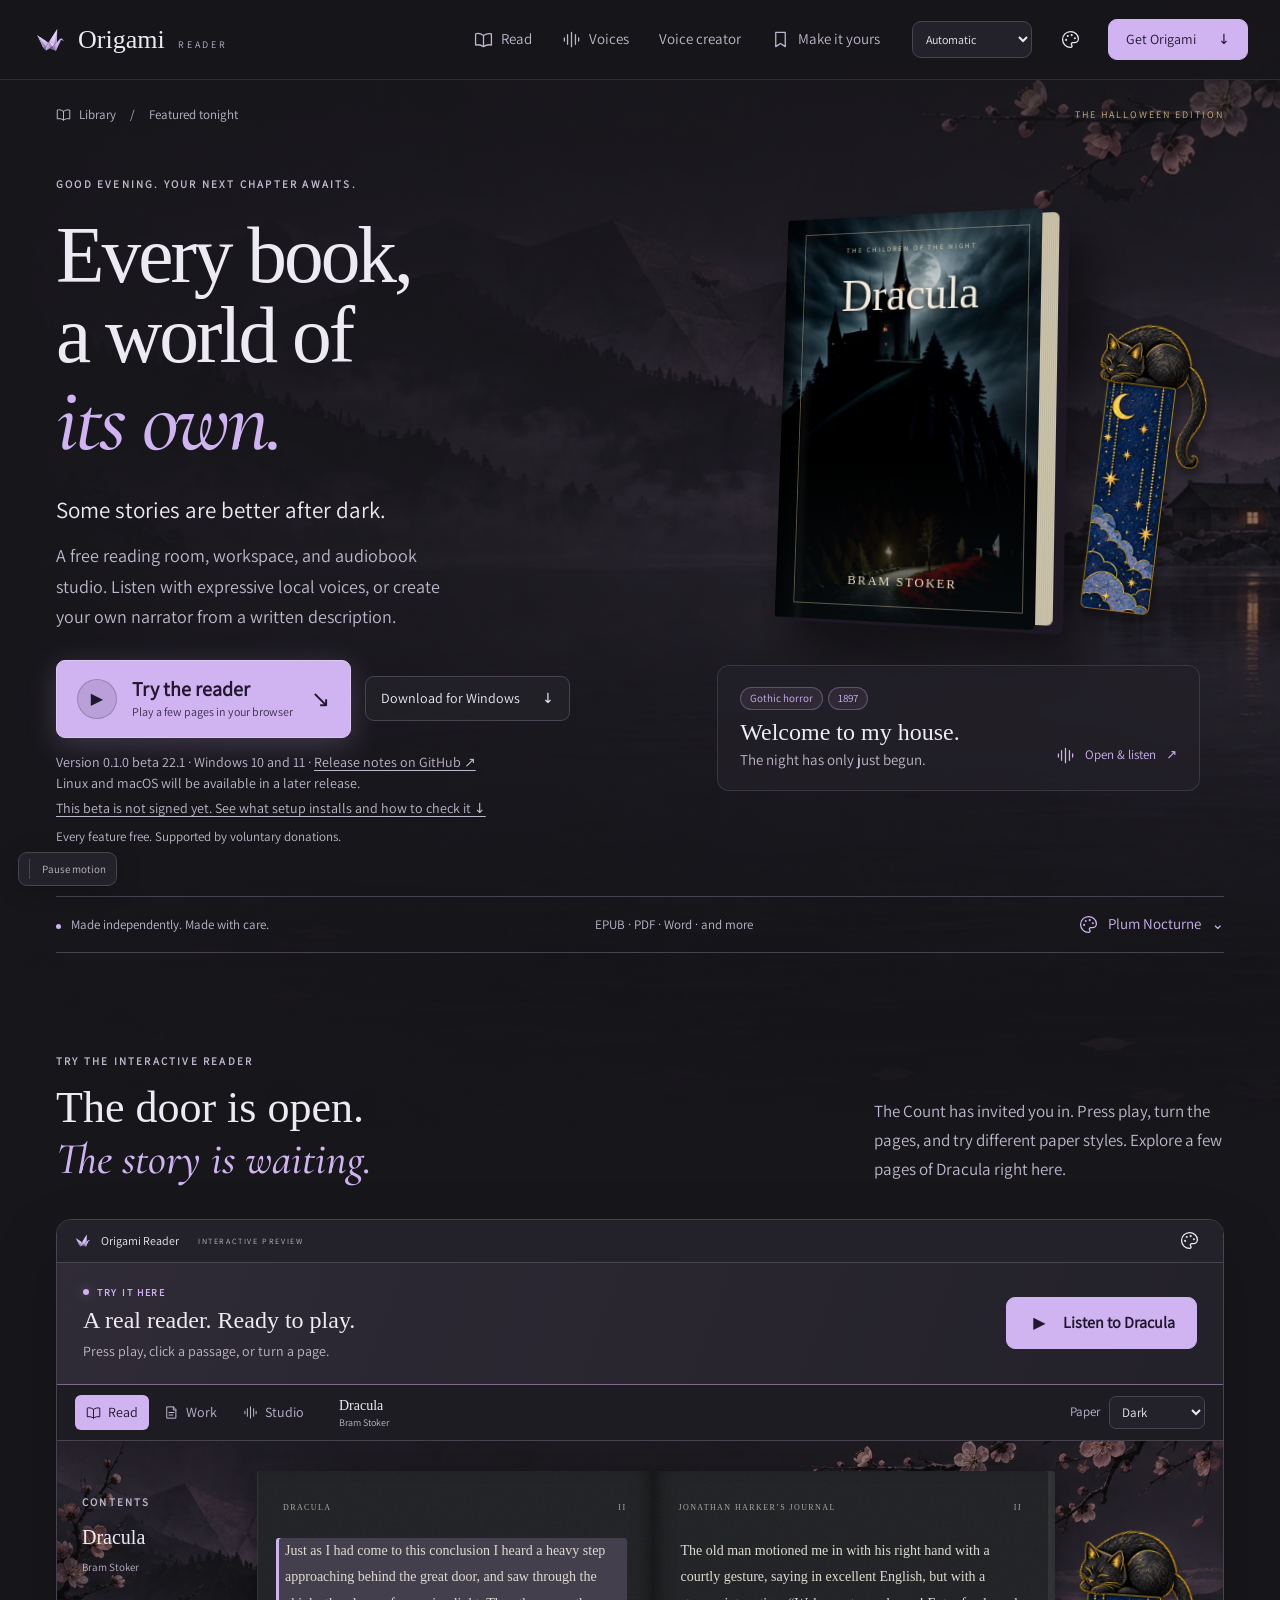
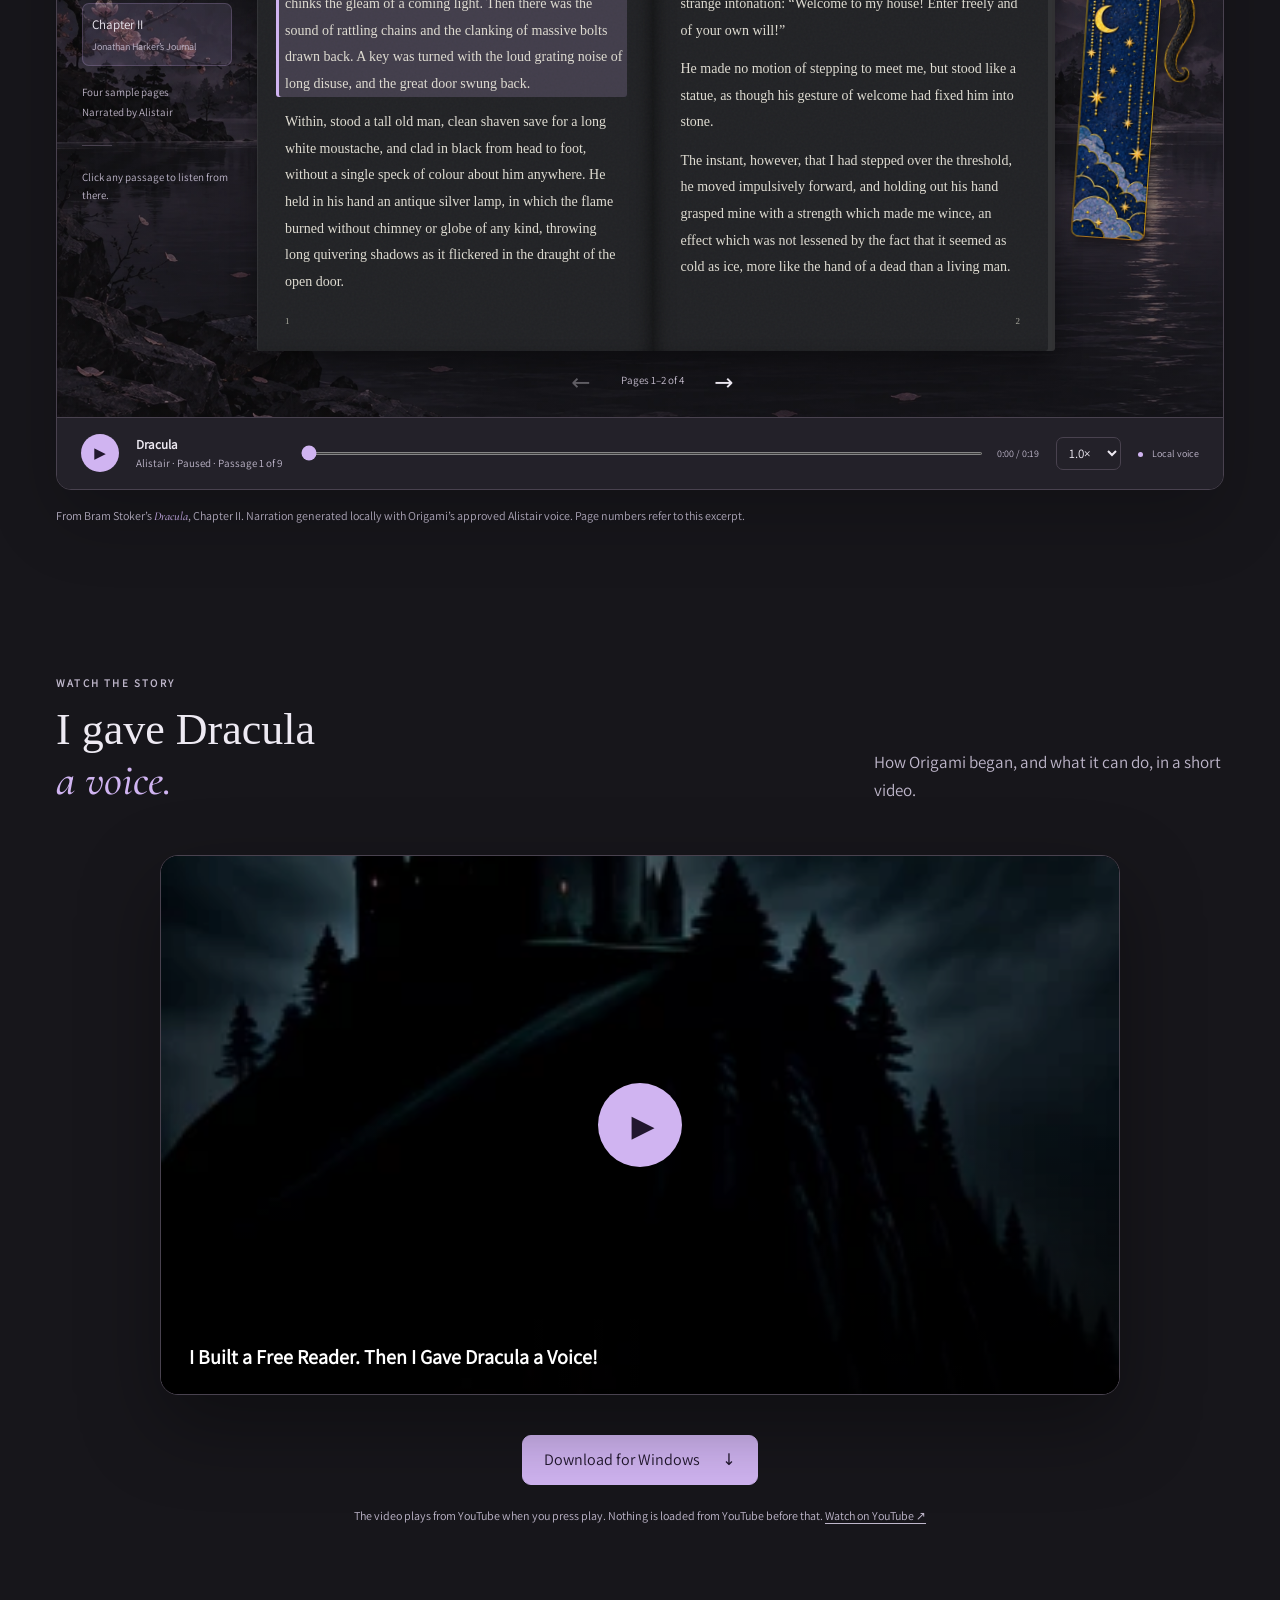
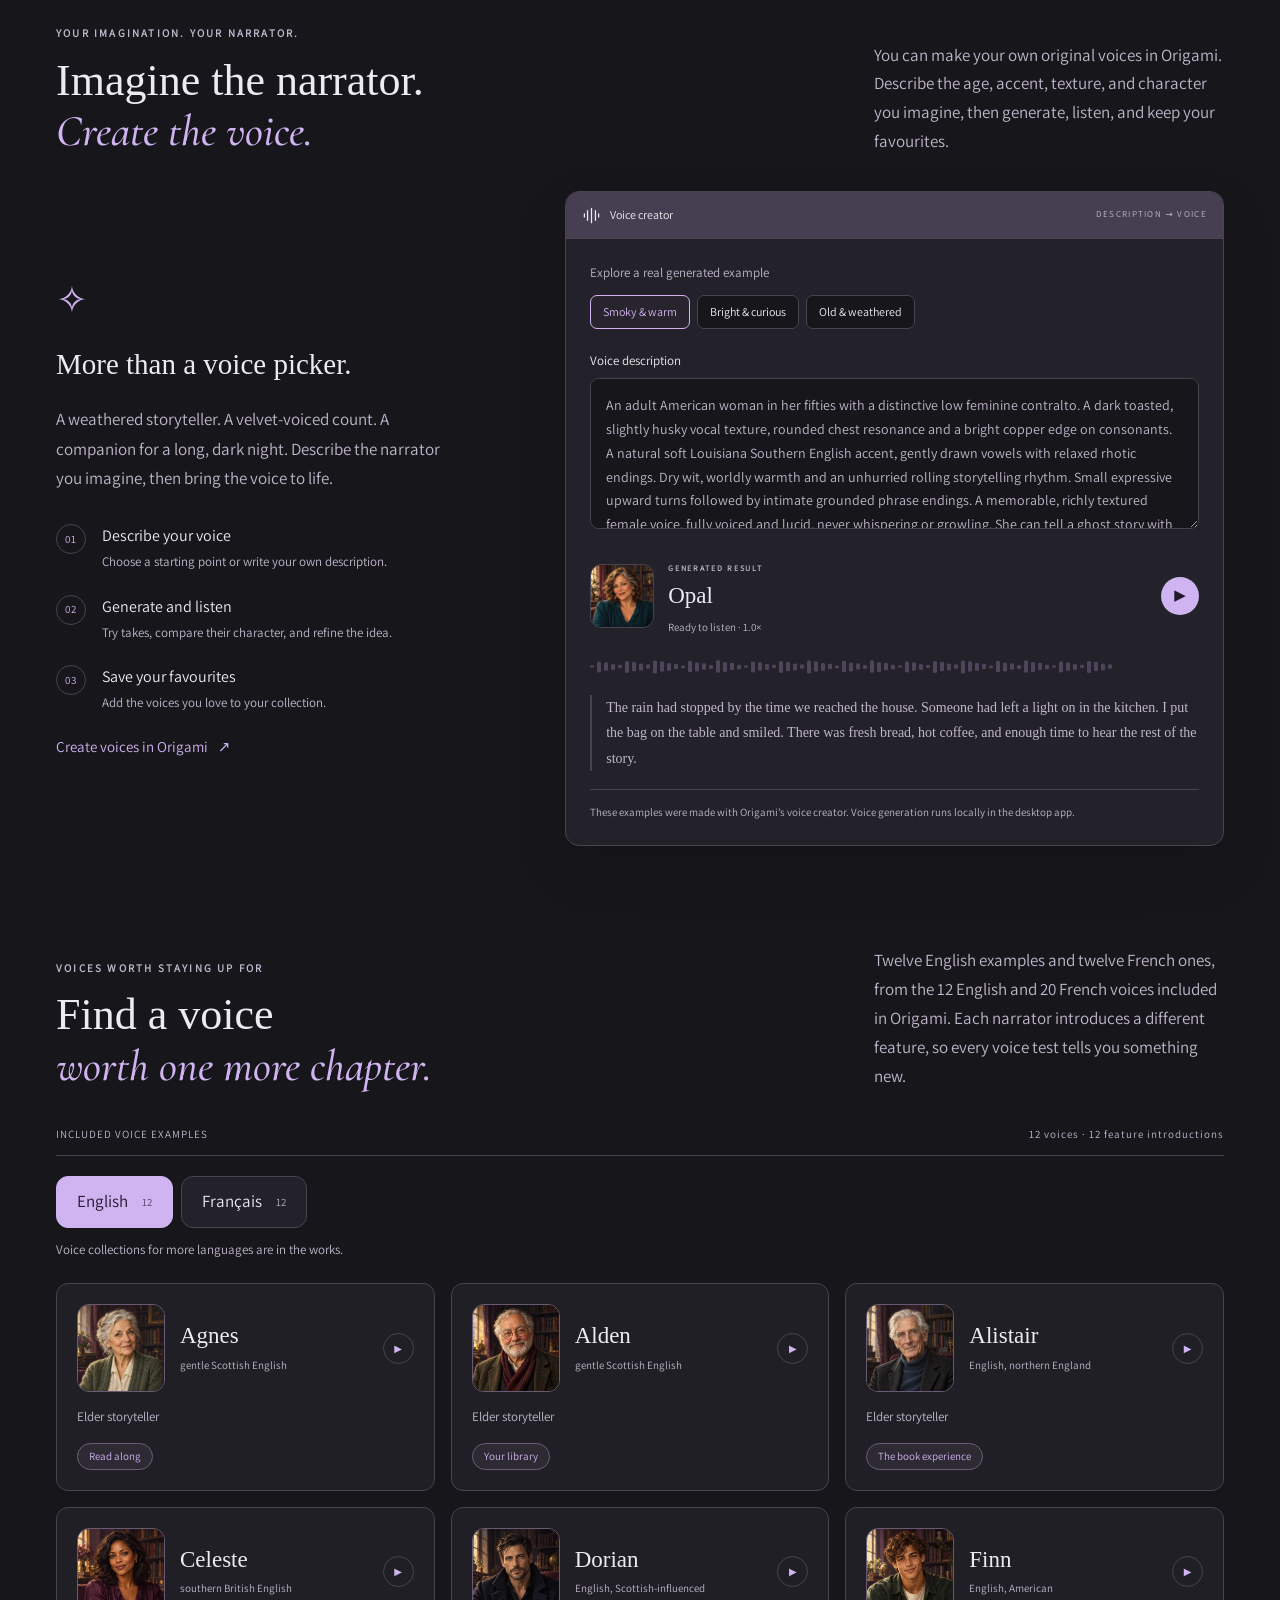
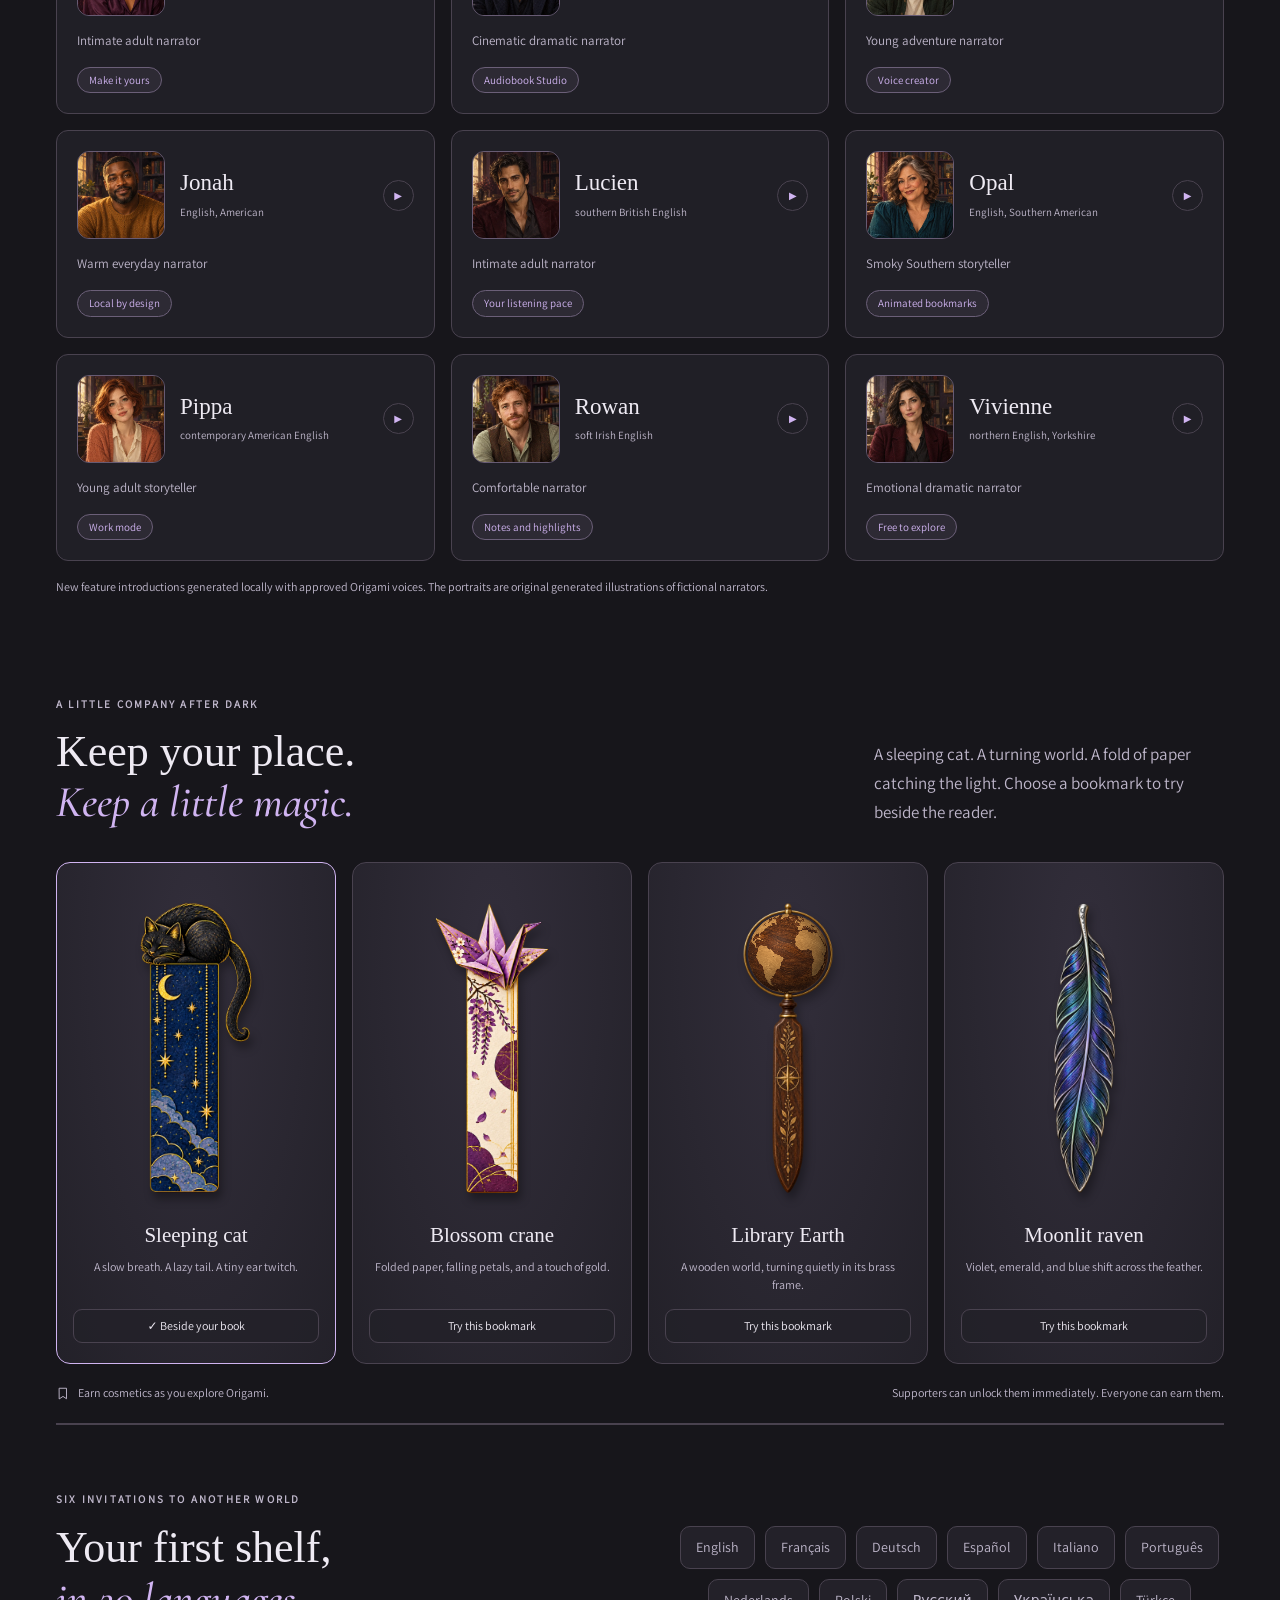
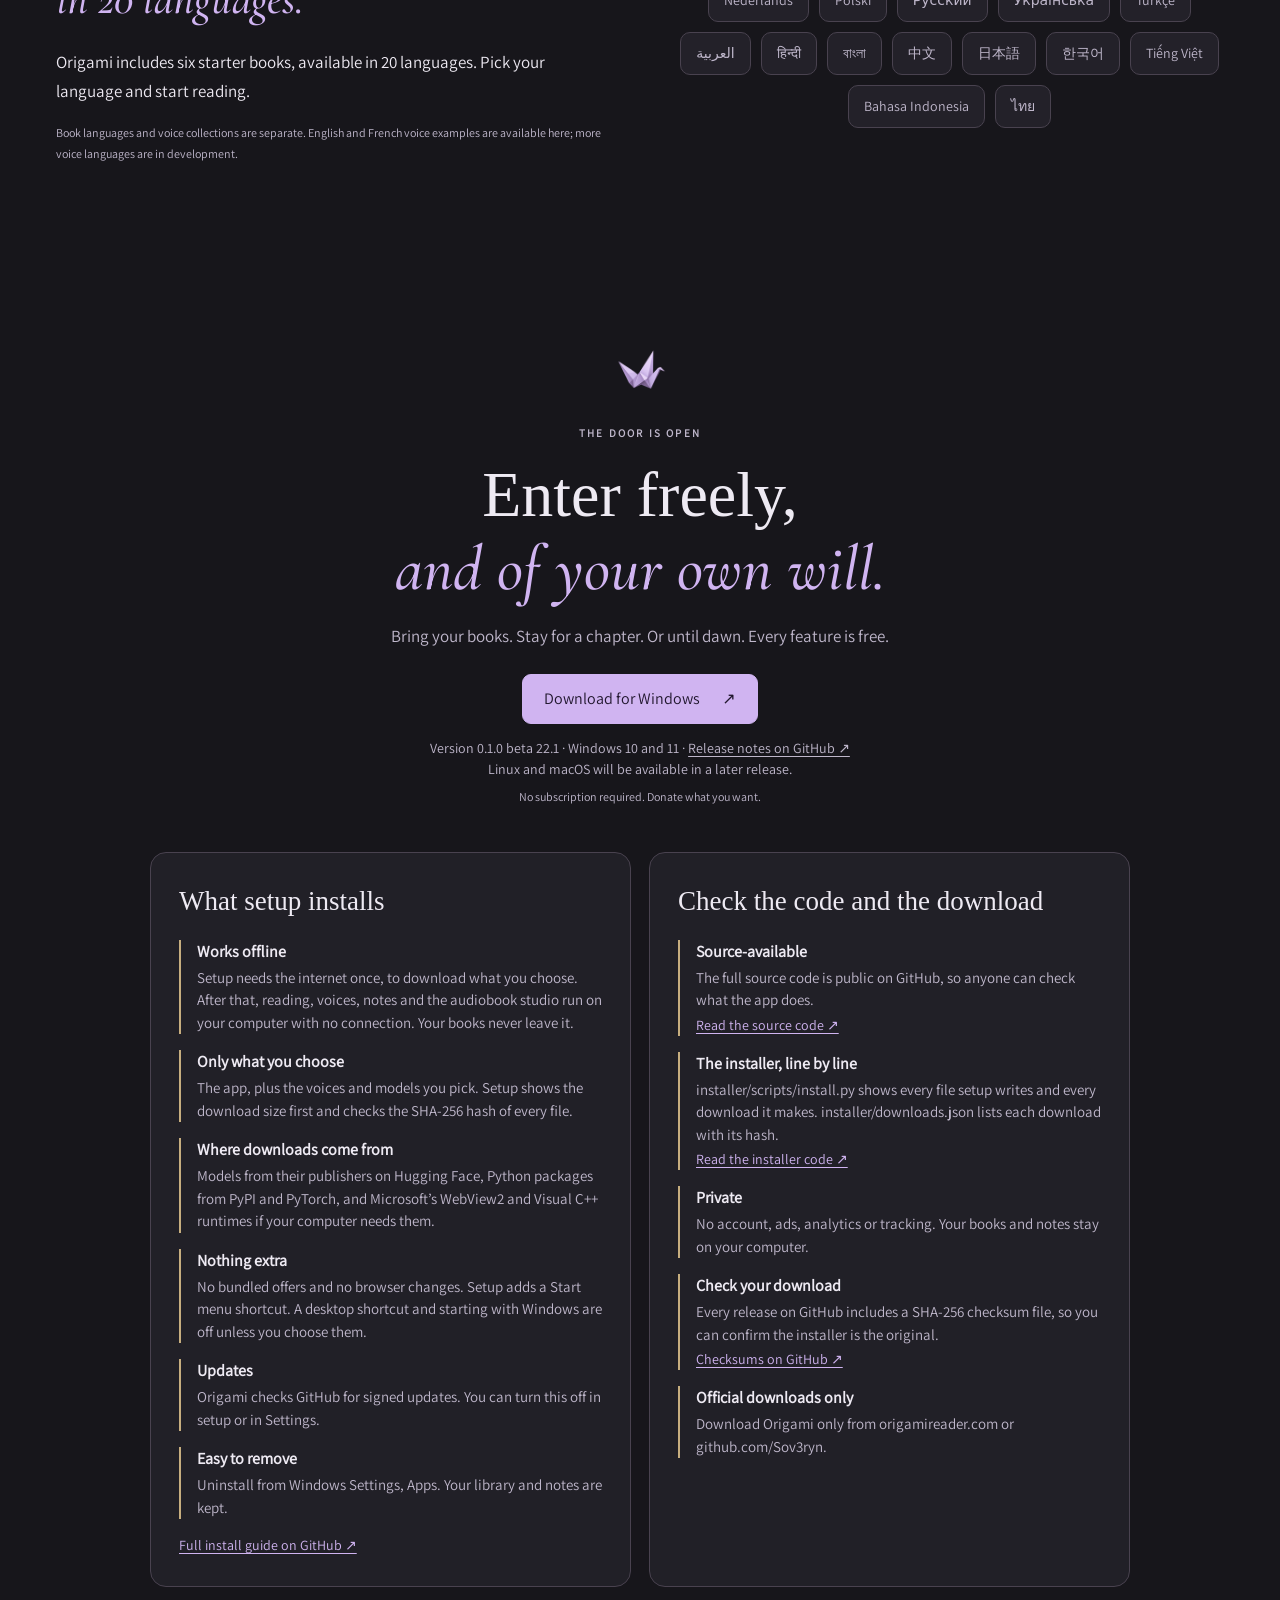
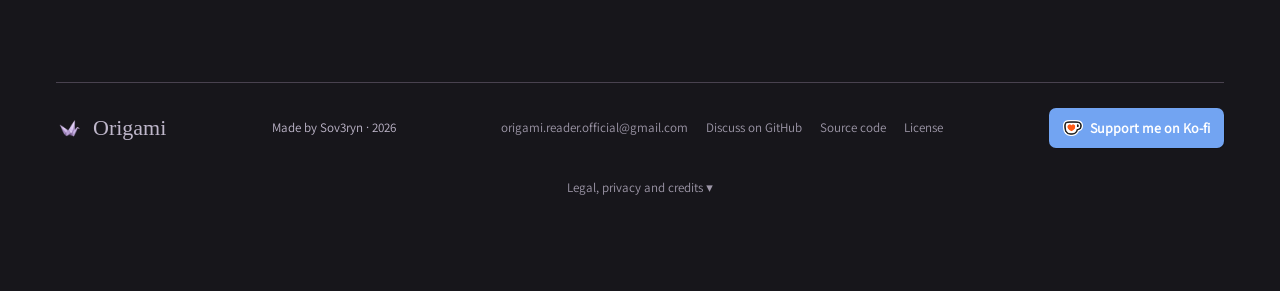
==== commit 818e8355: "Footer: Discuss on GitHub link to the hub repo's Discussions Co-Authored-By: Claude Opus 5.5 <norepl" ====
--- a/index.html
+++ b/index.html
@@ -1,7 +1,7 @@
 <!doctype html>
 <html lang="en">
 <head>
-<meta charset="utf-8"><meta name="viewport" content="width=device-width,initial-scale=1"><meta name="robots" content="noindex,nofollow">
+<meta charset="utf-8"><meta name="viewport" content="width=device-width,initial-scale=1"><meta name="robots" content="index,follow,max-image-preview:large"><meta name="google-site-verification" content="QPRKku7UmCFk8arKrEyAKhNv4lJIbCz2WlogEjJVVCQ"><meta name="description" content="Free reading app for Windows 10 and 11, in public beta. Read EPUB, PDF and more, listen with voices that run on your computer, take notes and study, and make audiobooks in Studio. No account, no ads, no tracking."><link rel="canonical" href="https://origamireader.com/"><meta property="og:type" content="website"><meta property="og:site_name" content="Origami Reader"><meta property="og:title" content="Origami Reader"><meta property="og:description" content="Free reading app for Windows 10 and 11, in public beta. Read EPUB, PDF and more, listen with voices that run on your computer, take notes and study, and make audiobooks in Studio. No account, no ads, no tracking."><meta property="og:url" content="https://origamireader.com/"><meta property="og:image" content="https://origamireader.com/assets/social-card.png"><meta property="og:image:width" content="1760"><meta property="og:image:height" content="600"><meta property="og:image:alt" content="Origami Reader crane logo and title"><meta name="twitter:card" content="summary_large_image"><script type="application/ld+json">{"@context":"https://schema.org","@graph":[{"@type":"WebSite","@id":"https://origamireader.com/#website","url":"https://origamireader.com/","name":"Origami Reader","inLanguage":"en"},{"@type":"SoftwareApplication","@id":"https://origamireader.com/#app","name":"Origami Reader","url":"https://origamireader.com/","description":"Free reading app for Windows 10 and 11, in public beta. Read EPUB, PDF and more, listen with voices that run on your computer, take notes and study, and make audiobooks in Studio. No account, no ads, no tracking.","applicationCategory":"MultimediaApplication","applicationSubCategory":"Ebook reader and text to speech","operatingSystem":"Windows 10, Windows 11","isAccessibleForFree":true,"offers":{"@type":"Offer","price":"0","priceCurrency":"USD"},"downloadUrl":"https://github.com/Sov3ryn/origami-reader-beta","installUrl":"https://github.com/Sov3ryn/origami-reader-beta/blob/main/docs/INSTALL.md","image":"https://origamireader.com/assets/social-card.png","screenshot":"https://origamireader.com/assets/social-card.png","featureList":["EPUB, PDF, MOBI, Word and more","Read aloud with offline voices","Voice designer","Notes, study cards and boards","Audiobook Studio with M4B and MP3 export","Interface in 20 languages"],"author":{"@type":"Person","name":"Sov3ryn","url":"https://github.com/Sov3ryn"},"sameAs":["https://github.com/Sov3ryn/origami-reader-beta","https://github.com/Sov3ryn/origami-reader","https://ko-fi.com/sov3ryn"]}]}</script>
 <title>Origami Reader · Your reading room</title><link rel="icon" href="assets/crane.png"><link rel="stylesheet" href="bookmark-art.css"><link rel="stylesheet" href="style.css">
 <script src="language.js"></script>
 </head>
@@ -53,3207 +53,8 @@
 <section id="voices" class="voices-section"><div class="section-heading"><div><p class="eyebrow">VOICES WORTH STAYING UP FOR</p><h2>Find a voice<br><em>worth one more chapter.</em></h2></div><p>Twelve English examples and twelve French ones, from the 12 English and 20 French voices included in Origami. Each narrator introduces a different feature, so every voice test tells you something new.</p></div><div class="voice-list-toolbar"><span>INCLUDED VOICE EXAMPLES</span><span>12 voices · 12 feature introductions</span></div><div class="voice-language-tabs" role="group" aria-label="Voice example language"><button data-voice-language="en" aria-pressed="true">English <span>12</span></button><button data-voice-language="fr" aria-pressed="false">Français <span>12</span></button></div><p class="voice-language-note">Voice collections for more languages are in the works.</p><div id="voice-grid" class="voice-grid"></div><div id="audition-bar" class="audition-bar" hidden><button class="round-play" id="audition-toggle" aria-label="Pause voice sample">Ⅱ</button><div><strong id="audition-name"></strong><p id="audition-text"></p></div><label class="audition-speed">Speed<select id="voice-speed" aria-label="Voice sample speed"><option value=".85">0.85×</option><option value="1" selected>1.0×</option><option value="1.15">1.15×</option></select></label><button class="icon-button" id="audition-close" aria-label="Stop voice sample">×</button></div><p class="demo-note">New feature introductions generated locally with approved Origami voices. The portraits are original generated illustrations of fictional narrators.</p></section>
 <section id="bookmarks" class="bookmarks-section"><div class="section-heading"><div><p class="eyebrow">A LITTLE COMPANY AFTER DARK</p><h2>Keep your place.<br><em>Keep a little magic.</em></h2></div><p>A sleeping cat. A turning world. A fold of paper catching the light. Choose a bookmark to try beside the reader.</p></div><div class="bookmark-gallery" id="bookmark-gallery"></div><div class="collection-note"><span><svg><use href="#bookmark-icon"/></svg> Earn cosmetics as you explore Origami.</span><span>Supporters can unlock them immediately. Everyone can earn them.</span></div></section>
 <section class="starter-languages" id="starter-books"><div><p class="eyebrow">SIX INVITATIONS TO ANOTHER WORLD</p><h2>Your first shelf,<br><em>in 20 languages.</em></h2><p>Origami includes six starter books, available in 20 languages. Pick your language and start reading.</p><p class="demo-note">Book languages and voice collections are separate. English and French voice examples are available here; more voice languages are in development.</p></div><div class="starter-language-cloud" aria-label="Starter book languages"><span>English</span><span>Français</span><span>Deutsch</span><span>Español</span><span>Italiano</span><span>Português</span><span>Nederlands</span><span>Polski</span><span>Русский</span><span>Українська</span><span>Türkçe</span><span>العربية</span><span>हिन्दी</span><span>বাংলা</span><span>中文</span><span>日本語</span><span>한국어</span><span>Tiếng Việt</span><span>Bahasa Indonesia</span><span>ไทย</span></div></section>
-<section id="download" class="download-section"><img src="assets/crane.png" alt=""><p class="eyebrow">THE DOOR IS OPEN</p><h2>Enter freely,<br><em>and of your own will.</em></h2><p>Bring your books. Stay for a chapter. Or until dawn. Every feature is free.</p><a id="windows-download" class="button primary" href="https://github.com/Sov3ryn/origami-reader-beta/releases/latest" data-download-link>Download for Windows <span>↗</span></a><p class="platform-note">Version 0.1.0 beta 22.1 · Windows 10 and 11 · <a class="release-link" href="https://github.com/Sov3ryn/origami-reader-beta/releases/latest">Release notes on GitHub ↗</a></p><p class="platform-note">Linux and macOS will be available in a later release.</p><p class="free-note">No subscription required. Donate what you want.</p><div class="install-help" id="install-help"><div class="install-card"><h3>What setup installs</h3><ul class="safety-list"><li><strong>Works offline</strong><span>Setup needs the internet once, to download what you choose. After that, reading, voices, notes and the audiobook studio run on your computer with no connection. Your books never leave it.</span></li><li><strong>Only what you choose</strong><span>The app, plus the voices and models you pick. Setup shows the download size first and checks the SHA-256 hash of every file.</span></li><li><strong>Where downloads come from</strong><span>Models from their publishers on Hugging Face, Python packages from PyPI and PyTorch, and Microsoft’s WebView2 and Visual C++ runtimes if your computer needs them.</span></li><li><strong>Nothing extra</strong><span>No bundled offers and no browser changes. Setup adds a Start menu shortcut. A desktop shortcut and starting with Windows are off unless you choose them.</span></li><li><strong>Updates</strong><span>Origami checks GitHub for signed updates. You can turn this off in setup or in Settings.</span></li><li><strong>Easy to remove</strong><span>Uninstall from Windows Settings, Apps. Your library and notes are kept.</span></li></ul><a class="release-link install-guide-link" href="https://github.com/Sov3ryn/origami-reader-beta/blob/main/docs/INSTALL.md">Full install guide on GitHub ↗</a></div><div class="install-card"><h3>Check the code and the download</h3><ul class="safety-list"><li><strong>Source-available</strong><span>The full source code is public on GitHub, so anyone can check what the app does.</span><a class="release-link" href="https://github.com/Sov3ryn/origami-reader">Read the source code ↗</a></li><li><strong>The installer, line by line</strong><span>installer/scripts/install.py shows every file setup writes and every download it makes. installer/downloads.json lists each download with its hash.</span><a class="release-link" href="https://github.com/Sov3ryn/origami-reader/tree/main/installer">Read the installer code ↗</a></li><li id="privacy"><strong>Private</strong><span>No account, ads, analytics or tracking. Your books and notes stay on your computer.</span></li><li><strong>Check your download</strong><span>Every release on GitHub includes a SHA-256 checksum file, so you can confirm the installer is the original.</span><a class="release-link" href="https://github.com/Sov3ryn/origami-reader-beta/releases/latest">Checksums on GitHub ↗</a></li><li><strong>Official downloads only</strong><span>Download Origami only from origamireader.com or github.com/Sov3ryn.</span></li></ul></div></div></section>
-<footer><a href="#" class="brand"><img src="assets/crane.png" alt=""><span>Origami</span></a><span>Made by Sov3ryn · 2026</span><span class="visit-counter" hidden><svg viewBox="0 0 24 24" aria-hidden="true"><path d="M2 12s3.6-7 10-7 10 7 10 7-3.6 7-10 7S2 12 2 12Z"/><circle cx="12" cy="12" r="3"/></svg><span>Visits</span> <b></b></span><nav class="footer-links" aria-label="More"><a href="mailto:origami.reader.official@gmail.com">origami.reader.official@gmail.com</a><a href="https://github.com/Sov3ryn/origami-reader">Source code</a><a href="https://github.com/Sov3ryn/origami-reader/blob/main/APP-LICENSE.md">License</a></nav><a class="kofi-button" href="https://ko-fi.com/C5Y628ZBQL" target="_blank" rel="noopener"><img src="assets/kofi-cup.png" alt="" width="20" height="16">Support me on Ko-fi</a><details class="legal" id="legal"><summary>Legal, privacy and credits</summary><div class="legal-body"><section><h3>Copyright</h3><p>© 2026 Sov3ryn. All rights reserved. “Origami Reader” and the crane logo identify Sov3ryn’s app. Windows, GitHub, YouTube, Ko-fi and the other names mentioned here belong to their owners and do not mean they endorse Origami Reader.</p></section><section><h3>Licenses</h3><p>The app is used under the <a href="https://github.com/Sov3ryn/origami-reader/blob/main/APP-LICENSE.md">Origami Reader App License</a>. Its source code is source-available, not open source: the <a href="https://github.com/Sov3ryn/origami-reader/blob/main/LICENSE">PolyForm Strict License 1.0.0</a> lets you read, study and audit it. The light reader (workers/light_tts.py) is free software under the GNU GPL v3 or later. Software, models, voices, fonts and books made by others keep their own licenses: <a href="https://github.com/Sov3ryn/origami-reader/blob/main/docs/licenses/SOFTWARE-NOTICES.txt">software notices</a>, <a href="https://github.com/Sov3ryn/origami-reader/blob/main/docs/licenses/MODEL-NOTICES.txt">model notices</a>.</p></section><section><h3>Beta and warranty</h3><p>Origami Reader is a beta. As far as the law allows, it comes as is, without warranty. Keep your own copies of the books and exports you care about. Nothing here limits consumer rights that cannot be excluded. The license is governed by the laws of Quebec and Canada.</p></section><section><h3>Privacy on this site</h3><p>No account, ads, analytics or cookies. The site is hosted on GitHub Pages, so GitHub receives your network address to send you the page. A visit counter at abacus.jasoncameron.dev shows the total and adds one per browser session, without any identifier. Your language and appearance choices are saved only in your browser. The video loads from YouTube (youtube-nocookie.com) only when you press play. Links to GitHub and Ko-fi open those sites, under their own privacy policies.</p></section><section><h3>Privacy in the app</h3><p>No account, ads, analytics or tracking. Your books, notes, voices and settings stay on your computer, and the AI models run there. The app goes online only for updates, for downloads you choose, and for links and embeds you open. <a href="https://github.com/Sov3ryn/origami-reader/blob/main/APP-LICENSE.md#privacy">Full list in the license</a>.</p></section><section><h3>AI-generated content</h3><p>The voice samples on this site are AI-generated speech made with Origami’s voices. The voice portraits show fictional characters, not real people. The crane logo, reading scenes, bookmarks and book covers were made with AI image generation. The starter books’ translations are AI translations.</p></section><section><h3>Books, fonts and icons</h3><p>Dracula and the other classic starter books are in the public domain. Grayson’s Book of Stories by Grayson Bray Morris comes with the app under CC BY-SA 4.0, without the author’s endorsement. Fonts: Assistant and Cormorant, <a href="assets/Font-licenses.txt">SIL Open Font License 1.1</a>. Icons: Lucide, <a href="assets/Lucide-LICENSE.txt">ISC License</a>.</p></section><section><h3>Contact</h3><p>Questions about these terms or your privacy: <a href="mailto:origami.reader.official@gmail.com">origami.reader.official@gmail.com</a>.</p></section></div><!-- licenses:start --><details class="legal-full" id="licenses"><summary>Full license texts</summary><p>Licenses written by others are shown in their original English, which is their official text.</p><h3>Origami Reader</h3><details><summary>Origami Reader App License</summary><p>Also in 19 other languages: <a href="https://github.com/Sov3ryn/origami-reader/tree/main/docs/licenses/translations">translations on GitHub</a>. The English text is the original.</p><pre># Origami Reader App License
-
-Copyright (c) 2026 Sov3ryn. All rights reserved except as stated below.
-&quot;Sov3ryn&quot; is the name under which Origami Reader&#x27;s developer publishes it.
-
-This license covers the Origami Reader app as released by Sov3ryn: the
-installer, the app and the files of Sov3ryn&#x27;s own making that it installs,
-including the Origami voices. The source code is available separately under
-the PolyForm Strict License 1.0.0 (see LICENSE).
-
-## You may
-
-- Install and use the app on your own devices, free of charge, for any purpose,
-  including personal, educational and work use.
-- Keep backup copies for your own use.
-- Keep and share what you make with it. Your notes, exports, generated covers
-  and recordings are yours, subject to the licenses of the books, voices and
-  models involved and to the section &quot;AI-generated content and voices&quot;.
-
-## You may not
-
-- Share, publish, sell, rent, lend or sublicense copies of the app or its
-  installer, in whole or in part, including through download sites, bundles or
-  app stores. Point people to the official download instead.
-- Modify the app, or remove or change its copyright notices, credits or license
-  screens.
-- Decompile, disassemble or reverse engineer the released app, except as
-  far as the law allows it despite this term, as the license of an included
-  component allows it for that component, or as the GNU LGPL requires for the
-  parts of the app that use LGPL libraries (changing them for your own use and
-  reverse engineering to debug those changes). The source code can be read
-  and audited under the PolyForm Strict License instead.
-- Get around the app&#x27;s update signatures, or any credit, AI label or
-  watermark the app adds to what it makes, or help anyone else do so.
-- Present the app, or any copy or part of it, as your own work, or use the
-  Origami Reader name or crane logo for another product.
-
-## Test versions
-
-Versions marked beta or preview are early versions. They may be incomplete,
-may change or lose features, and may contain errors that affect your files.
-Keep your own copies of books and exports you care about. A beta may stop
-working when a later version replaces it.
-
-## AI-generated content and voices
-
-Origami Reader uses AI models on your computer to read aloud, design voices,
-make pictures, find speakers and transcribe recordings, and may use them for
-more in later versions. What they make can be wrong. The app marks what it
-exports as AI-generated, with a credit, metadata or a watermark.
-
-- Use only content you have the right to use. You are responsible for the
-  books, documents and recordings you import and for what you make and share
-  with the app.
-- Do not use the app to make a voice that imitates a real person without that
-  person&#x27;s clear permission, or to make content that impersonates, deceives,
-  harasses or defames anyone, or that breaks the law.
-- The licenses of the models, including their use restrictions (for example
-  the restrictions in CreativeML OpenRAIL-M and the Stability AI Acceptable
-  Use Policy for the image models), apply to you and to what you make. They
-  are part of these terms.
-- Keep the credits, AI labels and watermarks the app adds on everything you
-  share. When you publish anything made with the app&#x27;s AI, say it is
-  AI-generated where the law or the platform asks for it.
-
-## Other people&#x27;s work
-
-The app includes software, models, voices, fonts, author portraits and books
-made by others. They keep their own licenses, listed in the app&#x27;s settings and
-in the installed licenses folder. Nothing here takes away rights those licenses
-give you for those components, including the right to change, rebuild and
-debug components under the GNU LGPL or GPL. The light reader
-(workers/light_tts.py), a separate program used with the Kitten and Kokoro
-speech models, is free software under the GNU General Public License v3 or
-later, which lets you copy, change and share that program.
-
-## Privacy
-
-Origami Reader works on your computer. It has no account, no ads, no analytics
-and no tracking. Your books, notes, recordings, voices and settings stay on
-your computer, and the AI models run there too, unless you connect an online
-service yourself (see &quot;Online services you connect&quot;).
-
-The app connects to the internet only:
-
-- to check for and download updates, from GitHub (Sov3ryn/origami-updates),
-  when automatic updates are on or you check yourself;
-- to download a model, voice or Studio part you choose, from its publisher
-  (Hugging Face, GitHub, Stability AI) or from the Origami voices repository;
-- when you open a link, allow embeds in Work mode, or open the support page;
-- to send an online service you connect yourself what you ask it to process.
-
-Setup also downloads the parts you choose from their publishers, and Python
-packages from PyPI and PyTorch (and AMD, on computers with an AMD graphics
-card). Those services see your computer&#x27;s network address and what is
-downloaded, under their own privacy policies. Sov3ryn receives none of this,
-apart from the download counts GitHub shows for each release. If you send
-feedback or a problem report, you choose what it contains.
-
-If you donate, Ko-fi and its payment providers handle your payment under their
-own terms. Sov3ryn receives what Ko-fi shares (such as your name, email and
-message) and uses it only to thank you and to unlock your thank-you items.
-
-## Online services you connect
-
-A version of the app may let you connect an online service of your choice,
-such as an AI provider for narration, with your own account or key. If you
-do:
-
-- The app sends that service only what you ask it to process (for example the
-  text of a book or chapter you narrate with it), and asks before it first
-  does. That service then handles it under its own terms and privacy policy,
-  which are between you and the service.
-- You need the right to send that content, you are responsible for your
-  account, key and any costs, and you must follow the service&#x27;s terms.
-- Sov3ryn does not run, control or check these services and is not
-  responsible for what they do with your content, for their output, their
-  availability or their charges.
-- What they make is AI-generated too, and these terms apply to it as to
-  anything else made with the app, including the credits, labels and
-  watermarks the app adds.
-- Your key is kept on your computer and sent only to the service it belongs
-  to.
-
-## Feedback
-
-If you send ideas, problem reports or other feedback, Sov3ryn may use them to
-improve Origami Reader without owing you anything for them.
-
-## Names and logos
-
-&quot;Origami Reader&quot; and the crane logo identify Sov3ryn&#x27;s app. These terms give
-no right to use them, except to refer to the app truthfully. Names of other
-companies and models (such as Qwen, Stability AI, NVIDIA, Mistral AI and Meta)
-belong to their owners and do not mean they endorse Origami Reader.
-
-## Supporting the app
-
-Donations are optional and do not change these terms. They are not payment
-for the app, its models or its voices. Any thank-you for a donation is
-limited to unlocking at once the cosmetic items (such as themes, places and
-finishes) that anyone can earn for free through the app&#x27;s achievements at
-that time. Nothing in the app is available only to donors, and no feature
-depends on a donation.
-
-Donations are gifts and are not refundable, except where the law requires it
-or for a clear mistake such as a duplicate payment. A mistaken payment is
-refunded minus any payment fees that are not returned to Sov3ryn. If a
-donation is refunded or reversed, its thank-you unlock may be removed.
-
-## If these terms are broken
-
-Your permission to use the app ends if you break these terms. If you stop and
-put things right within 32 days of being told, it continues. When your
-permission ends, stop using the app and delete your copies of it. What you
-made with the app stays yours. The sections on AI-generated content, warranty
-and liability, and governing law continue to apply.
-
-## Changes to the app
-
-Sov3ryn may change, add or remove any part of the app at any time, including
-features, models, voices, cosmetic items (such as themes, places, finishes,
-ribbon colours and bookmarks), achievements, and what each achievement
-requires or unlocks, for example to fix a problem, to follow the law or a
-rights holder&#x27;s request, or to keep the app growing. Some items may be
-available only for a limited time. Unlocked items and achievement progress
-have no money value, cannot be sold or transferred, and may change or be
-removed like any other part of the app, including items unlocked with a
-donation.
-
-## Changes to these terms
-
-A later version of the app may come with new terms. The app shows them and
-asks you to agree before you go on using it. If you do not agree, you may stop
-using the app. The terms you agreed to keep applying to what you did before.
-
-## No warranty
-
-As far as the law allows, the app, its models and voices come as is and as
-available, without any warranty, express or implied, including warranties of
-quality, fitness for a particular purpose, accuracy of AI output and
-non-infringement.
-
-## Limitation of liability
-
-As far as the law allows, Sov3ryn is not liable for any direct, indirect,
-incidental, special or consequential damages, or for any loss of data, files,
-income or goodwill, arising from the app, its downloads, online services you
-connect through it or what it makes, even if told they were possible. Where
-liability cannot be excluded, it is limited to the greater of what you paid
-for the app (nothing: donations are not payment for the app) and 50 Canadian
-dollars. This does not limit liability for intentional or gross fault, or for
-bodily or moral injury, where the law does not allow that.
-
-## Consumer rights
-
-Nothing here limits rights you have under consumer law that cannot be
-excluded.
-
-## Governing law
-
-These terms are governed by the laws of Quebec and the federal laws of Canada
-that apply there. The courts of Quebec in the judicial district of Montreal
-decide disputes, unless the law of the place where you live gives you the
-right to go to your own courts.
-
-## Languages
-
-These terms are given in each of the app&#x27;s 20 languages, and setup shows them
-in the language you choose. The English text is the original. If a
-translation differs from it, the English text applies, except where the law
-of the place where you live gives effect to the version in your language.
-
-## The whole agreement
-
-These terms, with the licenses they refer to, are the whole agreement about
-the app. If a part cannot be enforced, the rest still applies. Sov3ryn not
-enforcing a term right away does not waive it.</pre></details><details><summary>Source code: PolyForm Strict License 1.0.0</summary><pre>Required Notice: Copyright (c) 2026 Sov3ryn. All rights reserved except as granted below.
-
-Origami Reader source code is source-available, not open source. You may read,
-study and audit it under the license below. Distributing it, selling it, or
-making changed or derived versions is not permitted. Using the released app is
-covered separately by APP-LICENSE.md. Third-party components, models, voices,
-fonts and books keep their own licenses.
-
-Exception: workers/light_tts.py (the light reader, a separate program) is free
-software under the GNU General Public License v3 or later; see
-workers/LICENSE-GPL-3.0.txt and workers/LIGHT-READER-SOURCE.txt.
-
-# PolyForm Strict License 1.0.0
-
-&lt;https://polyformproject.org/licenses/strict/1.0.0&gt;
-
-## Acceptance
-
-In order to get any license under these terms, you must agree to them as both strict obligations and conditions to all your licenses.
-
-## Copyright License
-
-The licensor grants you a copyright license for the software to do everything you might do with the software that would otherwise infringe the licensor&#x27;s copyright in it for any permitted purpose, other than distributing the software or making changes or new works based on the software.
-
-## Patent License
-
-The licensor grants you a patent license for the software that covers patent claims the licensor can license, or becomes able to license, that you would infringe by using the software.
-
-## Noncommercial Purposes
-
-Any noncommercial purpose is a permitted purpose.
-
-## Personal Uses
-
-Personal use for research, experiment, and testing for the benefit of public knowledge, personal study, private entertainment, hobby projects, amateur pursuits, or religious observance, without any anticipated commercial application, is use for a permitted purpose.
-
-## Noncommercial Organizations
-
-Use by any charitable organization, educational institution, public research organization, public safety or health organization, environmental protection organization, or government institution is use for a permitted purpose regardless of the source of funding or obligations resulting from the funding.
-
-## Fair Use
-
-You may have &quot;fair use&quot; rights for the software under the law. These terms do not limit them.
-
-## No Other Rights
-
-These terms do not allow you to sublicense or transfer any of your licenses to anyone else, or prevent the licensor from granting licenses to anyone else.  These terms do not imply any other licenses.
-
-## Patent Defense
-
-If you make any written claim that the software infringes or contributes to infringement of any patent, your patent license for the software granted under these terms ends immediately. If your company makes such a claim, your patent license ends immediately for work on behalf of your company.
-
-## Violations
-
-The first time you are notified in writing that you have violated any of these terms, or done anything with the software not covered by your licenses, your licenses can nonetheless continue if you come into full compliance with these terms, and take practical steps to correct past violations, within 32 days of receiving notice.  Otherwise, all your licenses end immediately.
-
-## No Liability
-
-***As far as the law allows, the software comes as is, without any warranty or condition, and the licensor will not be liable to you for any damages arising out of these terms or the use or nature of the software, under any kind of legal claim.***
-
-## Definitions
-
-The **licensor** is the individual or entity offering these terms, and the **software** is the software the licensor makes available under these terms.
-
-**You** refers to the individual or entity agreeing to these terms.
-
-**Your company** is any legal entity, sole proprietorship, or other kind of organization that you work for, plus all organizations that have control over, are under the control of, or are under common control with that organization.  **Control** means ownership of substantially all the assets of an entity, or the power to direct its management and policies by vote, contract, or otherwise.  Control can be direct or indirect.
-
-**Your licenses** are all the licenses granted to you for the software under these terms.
-
-**Use** means anything you do with the software requiring one of your licenses.</pre></details><h3>AI models and voices</h3><details><summary>Models and voices</summary><pre>Origami Reader: models and voices
-=================================
-
-The AI models Origami Reader installs or downloads are made by others and keep
-their own licenses. Origami&#x27;s licenses (LICENSE and APP-LICENSE.md) do not
-cover them and do not take away any right their licenses give you. Where
-Origami installs a model, a copy of its license or notice is placed beside the
-model files. The full texts of the Apache License 2.0, the CreativeML
-OpenRAIL-M license and the Stability AI Community License are also in Settings,
-About and support, Copyright and licenses.
-
-Models are downloaded from their publishers (mostly Hugging Face) at fixed
-revisions and checked against a SHA-256 fingerprint before use. &quot;Unmodified&quot;
-below means the published files are used as they are.
-
-
-SPEECH
-------
-
-Qwen3-TTS 12Hz 0.6B Base, Qwen3-TTS 12Hz 1.7B Base and Qwen3-TTS 12Hz 1.7B
-VoiceDesign, by the Qwen team, Alibaba Cloud.
-  License: Apache License 2.0. Unmodified.
-  https://huggingface.co/Qwen/Qwen3-TTS-12Hz-0.6B-Base
-  https://huggingface.co/Qwen/Qwen3-TTS-12Hz-1.7B-Base
-  https://huggingface.co/Qwen/Qwen3-TTS-12Hz-1.7B-VoiceDesign
-
-Kitten TTS Mini 0.8 and Kitten TTS Micro 0.8, by KittenML.
-  License: Apache License 2.0. Unmodified.
-  https://huggingface.co/KittenML/kitten-tts-mini-0.8
-  https://huggingface.co/KittenML/kitten-tts-micro-0.8
-
-Kokoro-82M and its voice files, by hexgrad.
-  License: Apache License 2.0. Unmodified.
-  https://huggingface.co/hexgrad/Kokoro-82M
-
-Kitten and Kokoro run in the light reader (workers/light_tts.py), a separate
-program under the GNU General Public License v3 or later because it uses
-phonemizer and espeak-ng. See &quot;Light reader&quot; in Settings and
-workers/LIGHT-READER-SOURCE.txt.
-
-Origami voices. The voices that come with Origami (the voice packs and the
-voice library) are synthetic voices designed by Sov3ryn with Qwen VoiceDesign
-from written descriptions. They are not recordings of real people and were not
-made to imitate anyone. They are part of the app and covered by APP-LICENSE.md.
-
-
-READING AND NOTES
------------------
-
-TrOCR base handwritten, by Microsoft (handwriting recognition).
-  License: MIT. Copyright (c) Microsoft Corporation.
-  https://huggingface.co/microsoft/trocr-base-handwritten
-  Quantized ONNX export by Xenova: https://huggingface.co/Xenova/trocr-base-handwritten
-
-Granite Embedding 97M Multilingual R2, by IBM (related notes and search).
-  License: Apache License 2.0. Quantized ONNX files published by IBM.
-  https://huggingface.co/ibm-granite/granite-embedding-97m-multilingual-r2
-
-Whisper base and Whisper small, by OpenAI (speech to text, when downloaded).
-  License: MIT. Copyright (c) 2022 OpenAI.
-  https://github.com/openai/whisper
-  ONNX exports by ONNX Community: https://huggingface.co/onnx-community
-
-
-PICTURES
---------
-
-DreamShaper 8 LCM, by Lykon (covers and portraits).
-  License: CreativeML OpenRAIL-M. Unmodified checkpoint, Civitai version
-  252914, SHA-256 A4F3E1526C5DC4FCBE342F5C410D83AE202C7A415FCEFCBB92E0F93FCD0A87C3.
-  https://huggingface.co/Lykon/dreamshaper-8-lcm
-  The use restrictions in section 5 and Attachment A of the license apply to
-  you, to anything you make with the model and to anyone you share the model
-  with. You accept them before the model is installed or downloaded.
-
-SD-Turbo, by Stability AI (covers and portraits).
-  This Stability AI Model is licensed under the Stability AI Community
-  License, Copyright © Stability AI Ltd. All Rights Reserved.
-  Powered by Stability AI.
-  https://huggingface.co/stabilityai/sd-turbo
-  Modified by Origami: the original weights are converted on your computer to
-  one GGUF file in 16-bit floating point (sd-turbo-f16.gguf) so
-  stable-diffusion.cpp can load them. They are not retrained.
-  You accept the license, including its Acceptable Use Policy, before the
-  model is installed or downloaded.
-
-TrustMark, by Adobe (the invisible watermark on pictures).
-  License: MIT, for the code and the model weights.
-  Copyright (c) 2024 Adobe.
-  https://github.com/adobe/trustmark
-  Origami adds it to every cover and portrait made with an image model, and
-  saved artwork files also say &quot;AI-generated&quot; in their metadata.
-
-SD 1.5 + LCM, SDXL-Lightning and Z-Image-Turbo are listed in Settings, Models
-but are not downloaded by Origami. If you add them yourself, their own
-licenses apply (CreativeML OpenRAIL-M, CreativeML Open RAIL++-M and Apache 2.0).
-
-
-STUDIO
-------
-
-Ministral 3 8B Instruct 2512 and Ministral 3 3B Instruct 2512, by Mistral AI
-(finding characters and speakers).
-  License: Apache License 2.0.
-  GGUF Q4_K_M quantizations by Unsloth:
-  https://huggingface.co/unsloth/Ministral-3-8B-Instruct-2512-GGUF
-  https://huggingface.co/unsloth/Ministral-3-3B-Instruct-2512-GGUF
-
-Parakeet TDT 0.6B v3, by NVIDIA (recordings to text).
-  License: Creative Commons Attribution 4.0 International (CC BY 4.0),
-  https://creativecommons.org/licenses/by/4.0/
-  Original model: https://huggingface.co/nvidia/parakeet-tdt-0.6b-v3
-  ONNX export by istupakov: https://huggingface.co/istupakov/parakeet-tdt-0.6b-v3-onnx
-  Changes: Sov3ryn quantized the encoder to 8-bit integers for Origami
-  (parakeet-tdt-0.6b-v3-encoder.int8.onnx). The decoder and vocabulary are
-  the ONNX export&#x27;s files, unmodified. No endorsement by NVIDIA is implied.
-
-AudioSeal, by Meta (the audio watermark on Studio exports).
-  License: MIT, for the code and the model weights.
-  Copyright (c) Meta Platforms, Inc. and affiliates.
-  https://github.com/facebookresearch/audioseal
-  Changes: Sov3ryn exported the 16-bit generator and detector to ONNX
-  (audioseal_generator_5s.onnx and audioseal_detector_5s.onnx).
-
-
-WHAT YOU MAKE
--------------
-
-Narration, voices, pictures, speaker attributions and transcriptions are made
-by AI models and can be wrong. Studio exports are labelled as AI-generated
-(the &quot;Made with Origami Reader&quot; credit, AI metadata and, for audio, an
-AudioSeal watermark). The models&#x27; licenses, including their use restrictions,
-apply to what you make with them.</pre></details><details><summary>CreativeML OpenRAIL-M (DreamShaper)</summary><pre>Copyright (c) 2022 Robin Rombach and Patrick Esser and contributors
-
-CreativeML Open RAIL-M
-dated August 22, 2022
-
-Section I: PREAMBLE
-
-Multimodal generative models are being widely adopted and used, and have the potential to transform the way artists, among other individuals, conceive and benefit from AI or ML technologies as a tool for content creation.
-
-Notwithstanding the current and potential benefits that these artifacts can bring to society at large, there are also concerns about potential misuses of them, either due to their technical limitations or ethical considerations.
-
-In short, this license strives for both the open and responsible downstream use of the accompanying model. When it comes to the open character, we took inspiration from open source permissive licenses regarding the grant of IP rights. Referring to the downstream responsible use, we added use-based restrictions not permitting the use of the Model in very specific scenarios, in order for the licensor to be able to enforce the license in case potential misuses of the Model may occur. At the same time, we strive to promote open and responsible research on generative models for art and content generation.
-
-Even though downstream derivative versions of the model could be released under different licensing terms, the latter will always have to include - at minimum - the same use-based restrictions as the ones in the original license (this license). We believe in the intersection between open and responsible AI development; thus, this License aims to strike a balance between both in order to enable responsible open-science in the field of AI.
-
-This License governs the use of the model (and its derivatives) and is informed by the model card associated with the model.
-
-NOW THEREFORE, You and Licensor agree as follows:
-
-1. Definitions
-
-- &quot;License&quot; means the terms and conditions for use, reproduction, and Distribution as defined in this document.
-- &quot;Data&quot; means a collection of information and/or content extracted from the dataset used with the Model, including to train, pretrain, or otherwise evaluate the Model. The Data is not licensed under this License.
-- &quot;Output&quot; means the results of operating a Model as embodied in informational content resulting therefrom.
-- &quot;Model&quot; means any accompanying machine-learning based assemblies (including checkpoints), consisting of learnt weights, parameters (including optimizer states), corresponding to the model architecture as embodied in the Complementary Material, that have been trained or tuned, in whole or in part on the Data, using the Complementary Material.
-- &quot;Derivatives of the Model&quot; means all modifications to the Model, works based on the Model, or any other model which is created or initialized by transfer of patterns of the weights, parameters, activations or output of the Model, to the other model, in order to cause the other model to perform similarly to the Model, including - but not limited to - distillation methods entailing the use of intermediate data representations or methods based on the generation of synthetic data by the Model for training the other model.
-- &quot;Complementary Material&quot; means the accompanying source code and scripts used to define, run, load, benchmark or evaluate the Model, and used to prepare data for training or evaluation, if any. This includes any accompanying documentation, tutorials, examples, etc, if any.
-- &quot;Distribution&quot; means any transmission, reproduction, publication or other sharing of the Model or Derivatives of the Model to a third party, including providing the Model as a hosted service made available by electronic or other remote means - e.g. API-based or web access.
-- &quot;Licensor&quot; means the copyright owner or entity authorized by the copyright owner that is granting the License, including the persons or entities that may have rights in the Model and/or distributing the Model.
-- &quot;You&quot; (or &quot;Your&quot;) means an individual or Legal Entity exercising permissions granted by this License and/or making use of the Model for whichever purpose and in any field of use, including usage of the Model in an end-use application - e.g. chatbot, translator, image generator.
-- &quot;Third Parties&quot; means individuals or legal entities that are not under common control with Licensor or You.
-- &quot;Contribution&quot; means any work of authorship, including the original version of the Model and any modifications or additions to that Model or Derivatives of the Model thereof, that is intentionally submitted to Licensor for inclusion in the Model by the copyright owner or by an individual or Legal Entity authorized to submit on behalf of the copyright owner. For the purposes of this definition, &quot;submitted&quot; means any form of electronic, verbal, or written communication sent to the Licensor or its representatives, including but not limited to communication on electronic mailing lists, source code control systems, and issue tracking systems that are managed by, or on behalf of, the Licensor for the purpose of discussing and improving the Model, but excluding communication that is conspicuously marked or otherwise designated in writing by the copyright owner as &quot;Not a Contribution.&quot;
-- &quot;Contributor&quot; means Licensor and any individual or Legal Entity on behalf of whom a Contribution has been received by Licensor and subsequently incorporated within the Model.
-
-Section II: INTELLECTUAL PROPERTY RIGHTS
-
-Both copyright and patent grants apply to the Model, Derivatives of the Model and Complementary Material. The Model and Derivatives of the Model are subject to additional terms as described in Section III.
-
-2. Grant of Copyright License. Subject to the terms and conditions of this License, each Contributor hereby grants to You a perpetual, worldwide, non-exclusive, no-charge, royalty-free, irrevocable copyright license to reproduce, prepare, publicly display, publicly perform, sublicense, and distribute the Complementary Material, the Model, and Derivatives of the Model.
-3. Grant of Patent License. Subject to the terms and conditions of this License and where and as applicable, each Contributor hereby grants to You a perpetual, worldwide, non-exclusive, no-charge, royalty-free, irrevocable (except as stated in this paragraph) patent license to make, have made, use, offer to sell, sell, import, and otherwise transfer the Model and the Complementary Material, where such license applies only to those patent claims licensable by such Contributor that are necessarily infringed by their Contribution(s) alone or by combination of their Contribution(s) with the Model to which such Contribution(s) was submitted. If You institute patent litigation against any entity (including a cross-claim or counterclaim in a lawsuit) alleging that the Model and/or Complementary Material or a Contribution incorporated within the Model and/or Complementary Material constitutes direct or contributory patent infringement, then any patent licenses granted to You under this License for the Model and/or Work shall terminate as of the date such litigation is asserted or filed.
-
-Section III: CONDITIONS OF USAGE, DISTRIBUTION AND REDISTRIBUTION
-
-4. Distribution and Redistribution. You may host for Third Party remote access purposes (e.g. software-as-a-service), reproduce and distribute copies of the Model or Derivatives of the Model thereof in any medium, with or without modifications, provided that You meet the following conditions:
-Use-based restrictions as referenced in paragraph 5 MUST be included as an enforceable provision by You in any type of legal agreement (e.g. a license) governing the use and/or distribution of the Model or Derivatives of the Model, and You shall give notice to subsequent users You Distribute to, that the Model or Derivatives of the Model are subject to paragraph 5. This provision does not apply to the use of Complementary Material.
-You must give any Third Party recipients of the Model or Derivatives of the Model a copy of this License;
-You must cause any modified files to carry prominent notices stating that You changed the files;
-You must retain all copyright, patent, trademark, and attribution notices excluding those notices that do not pertain to any part of the Model, Derivatives of the Model.
-You may add Your own copyright statement to Your modifications and may provide additional or different license terms and conditions - respecting paragraph 4.a. - for use, reproduction, or Distribution of Your modifications, or for any such Derivatives of the Model as a whole, provided Your use, reproduction, and Distribution of the Model otherwise complies with the conditions stated in this License.
-5. Use-based restrictions. The restrictions set forth in Attachment A are considered Use-based restrictions. Therefore You cannot use the Model and the Derivatives of the Model for the specified restricted uses. You may use the Model subject to this License, including only for lawful purposes and in accordance with the License. Use may include creating any content with, finetuning, updating, running, training, evaluating and/or reparametrizing the Model. You shall require all of Your users who use the Model or a Derivative of the Model to comply with the terms of this paragraph (paragraph 5).
-6. The Output You Generate. Except as set forth herein, Licensor claims no rights in the Output You generate using the Model. You are accountable for the Output you generate and its subsequent uses. No use of the output can contravene any provision as stated in the License.
-
-Section IV: OTHER PROVISIONS
-
-7. Updates and Runtime Restrictions. To the maximum extent permitted by law, Licensor reserves the right to restrict (remotely or otherwise) usage of the Model in violation of this License, update the Model through electronic means, or modify the Output of the Model based on updates. You shall undertake reasonable efforts to use the latest version of the Model.
-8. Trademarks and related. Nothing in this License permits You to make use of Licensors’ trademarks, trade names, logos or to otherwise suggest endorsement or misrepresent the relationship between the parties; and any rights not expressly granted herein are reserved by the Licensors.
-9. Disclaimer of Warranty. Unless required by applicable law or agreed to in writing, Licensor provides the Model and the Complementary Material (and each Contributor provides its Contributions) on an &quot;AS IS&quot; BASIS, WITHOUT WARRANTIES OR CONDITIONS OF ANY KIND, either express or implied, including, without limitation, any warranties or conditions of TITLE, NON-INFRINGEMENT, MERCHANTABILITY, or FITNESS FOR A PARTICULAR PURPOSE. You are solely responsible for determining the appropriateness of using or redistributing the Model, Derivatives of the Model, and the Complementary Material and assume any risks associated with Your exercise of permissions under this License.
-10. Limitation of Liability. In no event and under no legal theory, whether in tort (including negligence), contract, or otherwise, unless required by applicable law (such as deliberate and grossly negligent acts) or agreed to in writing, shall any Contributor be liable to You for damages, including any direct, indirect, special, incidental, or consequential damages of any character arising as a result of this License or out of the use or inability to use the Model and the Complementary Material (including but not limited to damages for loss of goodwill, work stoppage, computer failure or malfunction, or any and all other commercial damages or losses), even if such Contributor has been advised of the possibility of such damages.
-11. Accepting Warranty or Additional Liability. While redistributing the Model, Derivatives of the Model and the Complementary Material thereof, You may choose to offer, and charge a fee for, acceptance of support, warranty, indemnity, or other liability obligations and/or rights consistent with this License. However, in accepting such obligations, You may act only on Your own behalf and on Your sole responsibility, not on behalf of any other Contributor, and only if You agree to indemnify, defend, and hold each Contributor harmless for any liability incurred by, or claims asserted against, such Contributor by reason of your accepting any such warranty or additional liability.
-12. If any provision of this License is held to be invalid, illegal or unenforceable, the remaining provisions shall be unaffected thereby and remain valid as if such provision had not been set forth herein.
-
-END OF TERMS AND CONDITIONS
-
-
-
-
-Attachment A
-
-Use Restrictions
-
-You agree not to use the Model or Derivatives of the Model:
-- In any way that violates any applicable national, federal, state, local or international law or regulation;
-- For the purpose of exploiting, harming or attempting to exploit or harm minors in any way;
-- To generate or disseminate verifiably false information and/or content with the purpose of harming others;
-- To generate or disseminate personal identifiable information that can be used to harm an individual;
-- To defame, disparage or otherwise harass others;
-- For fully automated decision making that adversely impacts an individual’s legal rights or otherwise creates or modifies a binding, enforceable obligation;
-- For any use intended to or which has the effect of discriminating against or harming individuals or groups based on online or offline social behavior or known or predicted personal or personality characteristics;
-- To exploit any of the vulnerabilities of a specific group of persons based on their age, social, physical or mental characteristics, in order to materially distort the behavior of a person pertaining to that group in a manner that causes or is likely to cause that person or another person physical or psychological harm;
-- For any use intended to or which has the effect of discriminating against individuals or groups based on legally protected characteristics or categories;
-- To provide medical advice and medical results interpretation;
-- To generate or disseminate information for the purpose to be used for administration of justice, law enforcement, immigration or asylum processes, such as predicting an individual will commit fraud/crime commitment (e.g. by text profiling, drawing causal relationships between assertions made in documents, indiscriminate and arbitrarily-targeted use).</pre></details><details><summary>Stability AI Community License (SD-Turbo)</summary><pre>STABILITY AI COMMUNITY LICENSE AGREEMENT
-
-Last Updated: July 5, 2024
-
-1. INTRODUCTION
-
-This Agreement applies to any individual person or entity (“You”, “Your” or “Licensee”) that uses or distributes any portion or element of the Stability AI Materials  or Derivative Works thereof for any Research &amp; Non-Commercial or Commercial purpose. Capitalized terms not otherwise defined herein are defined in Section V below.
-
-This Agreement is intended to allow research, non-commercial, and limited commercial uses of the Models free of charge. In order to ensure that certain limited commercial uses of the Models continue to be allowed, this Agreement  preserves free access to the Models for people or organizations  generating annual revenue of less than US $1,000,000 (or local currency equivalent).
-
-By clicking “I Accept”  or by using or distributing or using any portion or element of the Stability Materials or Derivative Works, You agree that You have read, understood and are bound by the terms of this Agreement. If You are acting on behalf of a company, organization or other entity, then “You” includes you and that entity, and You agree that You: (i) are an authorized representative of such entity with the authority to bind such entity to this Agreement, and (ii) You agree to the terms of this Agreement on that entity’s behalf.
-
-2. RESEARCH &amp; NON-COMMERCIAL USE LICENSE
-
-Subject to the terms of this Agreement, Stability AI grants You a non-exclusive, worldwide, non-transferable, non-sublicensable, revocable and royalty-free limited license under Stability AI’s intellectual property or other rights owned by Stability AI embodied in the Stability AI Materials to use, reproduce, distribute, and create Derivative Works of, and make modifications to, the Stability AI Materials for any Research or Non-Commercial Purpose. “Research Purpose” means academic or scientific advancement, and in each case, is not primarily intended for commercial advantage or monetary compensation to You or others. “Non-Commercial Purpose” means any purpose other than a Research Purpose that is not primarily intended for commercial advantage or monetary compensation to You or others, such as personal use (i.e., hobbyist) or evaluation and testing.
-
-3. COMMERCIAL USE LICENSE
-
-Subject to the terms of this Agreement (including the remainder of this Section III), Stability AI grants You a non-exclusive, worldwide, non-transferable, non-sublicensable, revocable and royalty-free limited license under Stability AI’s intellectual property or other rights owned by Stability AI embodied in the Stability AI Materials to use, reproduce, distribute, and create Derivative Works of, and make modifications to, the Stability AI Materials for any Commercial Purpose. “Commercial Purpose” means any purpose other than a Research Purpose or Non-Commercial Purpose that is primarily intended for commercial advantage or monetary compensation to You or others, including but not limited to, (i) creating, modifying, or distributing Your product or service, including via a hosted service or application programming interface, and (ii) for Your business’s or organization’s internal operations.
-If You are using or distributing the Stability AI Materials for a Commercial Purpose, You must register with Stability AI at (https://stability.ai/community-license). If at any time You or Your Affiliate(s), either individually or in aggregate, generate more than USD $1,000,000 in annual revenue (or the equivalent thereof in Your local currency), regardless of whether that revenue is generated directly or indirectly from the Stability AI Materials or Derivative Works, any licenses granted to You under this Agreement shall terminate as of such date. You must request a license from Stability AI at (https://stability.ai/enterprise) , which Stability AI may grant to You in its sole discretion. If you receive Stability AI Materials, or any Derivative Works thereof, from a Licensee as part of an integrated end user product, then Section III of this Agreement will not apply to you.
-
-4. GENERAL TERMS
-
-Your Research, Non-Commercial, and Commercial License(s) under this Agreement are subject to the following terms.
-a.  Distribution &amp; Attribution. If You distribute or make available the Stability AI Materials or a Derivative Work to a third party, or a product or service that uses any portion of them, You shall: (i) provide a copy of this Agreement to that third party, (ii) retain the following attribution notice within a &quot;Notice&quot; text file distributed as a part of such copies: &quot;This Stability AI Model is licensed under the Stability AI Community License, Copyright ©  Stability AI Ltd. All Rights Reserved”, and (iii) prominently display “Powered by Stability AI” on a related website, user interface, blogpost, about page, or product documentation.  If You create a Derivative Work, You may add your own attribution notice(s) to the “Notice” text file included with that Derivative Work, provided that You clearly indicate which attributions apply to the Stability AI Materials and state in the “Notice” text file that You changed the Stability AI Materials and how it was modified.
-b.  Use Restrictions. Your use of the Stability AI Materials and Derivative Works, including any output or results of the Stability AI Materials or Derivative Works, must comply with applicable laws and regulations (including Trade Control Laws and equivalent regulations) and adhere to the Documentation and Stability AI’s AUP, which is hereby incorporated by reference. Furthermore, You will not use the Stability AI Materials or Derivative Works, or any output or results of the Stability AI Materials or Derivative Works, to create or improve any foundational generative AI model (excluding the Models or Derivative Works).
-c.  Intellectual Property.
-(i) Trademark License.  No trademark licenses are granted under this Agreement, and in connection with the Stability AI Materials or Derivative Works, You may not use any name or mark owned by or associated with Stability AI or any of its Affiliates, except as required under Section IV(a) herein.
-(ii)  Ownership of Derivative Works.  As between You and Stability AI, You are the owner of Derivative Works You create, subject to Stability AI’s ownership of the Stability AI Materials and any Derivative Works made by or for Stability AI.
-(iii)  Ownership of Outputs. As between You and Stability AI, You own any outputs generated from the Models or Derivative Works to the extent permitted by applicable law.
-(iv)  Disputes.  If You or Your Affiliate(s) institute litigation or other proceedings against Stability AI (including a cross-claim or counterclaim in a lawsuit) alleging that the Stability AI Materials, Derivative Works or associated outputs or results, or any portion of any of the foregoing, constitutes infringement of intellectual property or other rights owned or licensable by You, then any licenses granted to You under this Agreement shall terminate as of the date such litigation or claim is filed or instituted. You will indemnify and hold harmless Stability AI from and against any claim by any third party arising out of or related to Your use or distribution of the Stability AI Materials or Derivative Works in violation of this Agreement.
-(v)  Feedback.  From time to time, You may provide Stability AI with verbal and/or written suggestions, comments or other feedback related to Stability AI’s existing or prospective technology, products or services (collectively, “Feedback”). You are not obligated to provide Stability AI with Feedback, but to the extent that You do, You hereby grant Stability AI a perpetual, irrevocable, royalty-free, fully-paid, sub-licensable, transferable, non-exclusive, worldwide right and license to exploit the Feedback in any manner without restriction. Your Feedback is provided “AS IS” and You make no warranties whatsoever about any Feedback.
-d.  Disclaimer Of Warranty. UNLESS REQUIRED BY APPLICABLE LAW, THE STABILITY AI MATERIALS AND ANY OUTPUT AND RESULTS THEREFROM ARE PROVIDED ON AN &quot;AS IS&quot; BASIS, WITHOUT WARRANTIES OF ANY KIND, EITHER EXPRESS OR IMPLIED, INCLUDING, WITHOUT LIMITATION, ANY WARRANTIES OF TITLE, NON-INFRINGEMENT, MERCHANTABILITY, OR FITNESS FOR A PARTICULAR PURPOSE. YOU ARE SOLELY RESPONSIBLE FOR DETERMINING THE APPROPRIATENESS OR LAWFULNESS OF USING OR REDISTRIBUTING THE STABILITY AI MATERIALS, DERIVATIVE WORKS OR ANY OUTPUT OR RESULTS AND ASSUME ANY RISKS ASSOCIATED WITH YOUR USE OF THE STABILITY AI MATERIALS, DERIVATIVE WORKS AND ANY OUTPUT AND RESULTS.
-e.  Limitation Of Liability. IN NO EVENT WILL STABILITY AI OR ITS AFFILIATES BE LIABLE UNDER ANY THEORY OF LIABILITY, WHETHER IN CONTRACT, TORT, NEGLIGENCE, PRODUCTS LIABILITY, OR OTHERWISE, ARISING OUT OF THIS AGREEMENT, FOR ANY LOST PROFITS OR ANY DIRECT, INDIRECT, SPECIAL, CONSEQUENTIAL, INCIDENTAL, EXEMPLARY OR PUNITIVE DAMAGES, EVEN IF STABILITY AI OR ITS AFFILIATES HAVE BEEN ADVISED OF THE POSSIBILITY OF ANY OF THE FOREGOING.
-f.  Term And Termination. The term of this Agreement will commence upon Your acceptance of this Agreement or access to the Stability AI Materials and will continue in full force and effect until terminated in accordance with the terms and conditions herein. Stability AI may terminate this Agreement if You are in breach of any term or condition of this Agreement. Upon termination of this Agreement, You shall delete and cease use of any Stability AI Materials or Derivative Works. Section IV(d), (e), and (g) shall survive the termination of this Agreement.
-g.  Governing Law.  This Agreement will be governed by and constructed in accordance with the laws of the United States and the State of California without regard to choice of law principles, and the UN Convention on Contracts for International Sale of Goods does not apply to this Agreement.
-
-5. DEFINITIONS
-
-“Affiliate(s)” means any entity that directly or indirectly controls, is controlled by, or is under common control with the subject entity; for purposes of this definition, “control” means direct or indirect ownership or control of more than 50% of the voting interests of the subject entity.
-
-&quot;Agreement&quot; means this Stability AI Community License Agreement.
-
-“AUP” means the Stability AI Acceptable Use Policy available at (https://stability.ai/use-policy), as may be updated from time to time.
-
-&quot;Derivative Work(s)” means (a) any derivative work of the Stability AI Materials as recognized by U.S. copyright laws and (b) any modifications to a Model, and any other model created which is based on or derived from the Model or the Model’s output, including “fine tune” and “low-rank adaptation” models derived from a Model or a Model’s output, but do not include the output of any Model.
-
-“Documentation” means any specifications, manuals, documentation, and other written information provided by Stability AI related to the Software or Models.
-
-“Model(s)&quot; means, collectively, Stability AI’s proprietary models and algorithms, including machine-learning models, trained model weights and other elements of the foregoing listed on Stability’s Core Models Webpage available at (https://stability.ai/core-models), as may be updated from time to time.
-
-&quot;Stability AI&quot; or &quot;we&quot; means Stability AI Ltd. and its Affiliates.
-
-&quot;Software&quot; means Stability AI’s proprietary software made available under this Agreement now or in the future.
-
-“Stability AI Materials” means, collectively, Stability’s proprietary Models, Software and Documentation (and any portion or combination thereof) made available under this Agreement.
-
-“Trade Control Laws” means any applicable U.S. and non-U.S. export control and trade sanctions laws and regulations.</pre></details><details><summary>TrustMark (MIT)</summary><pre>MIT License
-
-Copyright (c) 2024 Adobe
-
-Permission is hereby granted, free of charge, to any person obtaining a copy
-of this software and associated documentation files (the &quot;Software&quot;), to deal
-in the Software without restriction, including without limitation the rights
-to use, copy, modify, merge, publish, distribute, sublicense, and/or sell
-copies of the Software, and to permit persons to whom the Software is
-furnished to do so, subject to the following conditions:
-
-The above copyright notice and this permission notice shall be included in all
-copies or substantial portions of the Software.
-
-THE SOFTWARE IS PROVIDED &quot;AS IS&quot;, WITHOUT WARRANTY OF ANY KIND, EXPRESS OR
-IMPLIED, INCLUDING BUT NOT LIMITED TO THE WARRANTIES OF MERCHANTABILITY,
-FITNESS FOR A PARTICULAR PURPOSE AND NONINFRINGEMENT. IN NO EVENT SHALL THE
-AUTHORS OR COPYRIGHT HOLDERS BE LIABLE FOR ANY CLAIM, DAMAGES OR OTHER
-LIABILITY, WHETHER IN AN ACTION OF CONTRACT, TORT OR OTHERWISE, ARISING FROM,
-OUT OF OR IN CONNECTION WITH THE SOFTWARE OR THE USE OR OTHER DEALINGS IN THE
-SOFTWARE.</pre></details><details><summary>Apache License 2.0</summary><p>Used by the Qwen, Kitten, Kokoro, Granite and Ministral models, PDF.js and other components.</p><pre>                                 Apache License
-                           Version 2.0, January 2004
-                        http://www.apache.org/licenses/
-
-   TERMS AND CONDITIONS FOR USE, REPRODUCTION, AND DISTRIBUTION
-
-   1. Definitions.
-
-      &quot;License&quot; shall mean the terms and conditions for use, reproduction,
-      and distribution as defined by Sections 1 through 9 of this document.
-
-      &quot;Licensor&quot; shall mean the copyright owner or entity authorized by
-      the copyright owner that is granting the License.
-
-      &quot;Legal Entity&quot; shall mean the union of the acting entity and all
-      other entities that control, are controlled by, or are under common
-      control with that entity. For the purposes of this definition,
-      &quot;control&quot; means (i) the power, direct or indirect, to cause the
-      direction or management of such entity, whether by contract or
-      otherwise, or (ii) ownership of fifty percent (50%) or more of the
-      outstanding shares, or (iii) beneficial ownership of such entity.
-
-      &quot;You&quot; (or &quot;Your&quot;) shall mean an individual or Legal Entity
-      exercising permissions granted by this License.
-
-      &quot;Source&quot; form shall mean the preferred form for making modifications,
-      including but not limited to software source code, documentation
-      source, and configuration files.
-
-      &quot;Object&quot; form shall mean any form resulting from mechanical
-      transformation or translation of a Source form, including but
-      not limited to compiled object code, generated documentation,
-      and conversions to other media types.
-
-      &quot;Work&quot; shall mean the work of authorship, whether in Source or
-      Object form, made available under the License, as indicated by a
-      copyright notice that is included in or attached to the work
-      (an example is provided in the Appendix below).
-
-      &quot;Derivative Works&quot; shall mean any work, whether in Source or Object
-      form, that is based on (or derived from) the Work and for which the
-      editorial revisions, annotations, elaborations, or other modifications
-      represent, as a whole, an original work of authorship. For the purposes
-      of this License, Derivative Works shall not include works that remain
-      separable from, or merely link (or bind by name) to the interfaces of,
-      the Work and Derivative Works thereof.
-
-      &quot;Contribution&quot; shall mean any work of authorship, including
-      the original version of the Work and any modifications or additions
-      to that Work or Derivative Works thereof, that is intentionally
-      submitted to Licensor for inclusion in the Work by the copyright owner
-      or by an individual or Legal Entity authorized to submit on behalf of
-      the copyright owner. For the purposes of this definition, &quot;submitted&quot;
-      means any form of electronic, verbal, or written communication sent
-      to the Licensor or its representatives, including but not limited to
-      communication on electronic mailing lists, source code control systems,
-      and issue tracking systems that are managed by, or on behalf of, the
-      Licensor for the purpose of discussing and improving the Work, but
-      excluding communication that is conspicuously marked or otherwise
-      designated in writing by the copyright owner as &quot;Not a Contribution.&quot;
-
-      &quot;Contributor&quot; shall mean Licensor and any individual or Legal Entity
-      on behalf of whom a Contribution has been received by Licensor and
-      subsequently incorporated within the Work.
-
-   2. Grant of Copyright License. Subject to the terms and conditions of
-      this License, each Contributor hereby grants to You a perpetual,
-      worldwide, non-exclusive, no-charge, royalty-free, irrevocable
-      copyright license to reproduce, prepare Derivative Works of,
-      publicly display, publicly perform, sublicense, and distribute the
-      Work and such Derivative Works in Source or Object form.
-
-   3. Grant of Patent License. Subject to the terms and conditions of
-      this License, each Contributor hereby grants to You a perpetual,
-      worldwide, non-exclusive, no-charge, royalty-free, irrevocable
-      (except as stated in this section) patent license to make, have made,
-      use, offer to sell, sell, import, and otherwise transfer the Work,
-      where such license applies only to those patent claims licensable
-      by such Contributor that are necessarily infringed by their
-      Contribution(s) alone or by combination of their Contribution(s)
-      with the Work to which such Contribution(s) was submitted. If You
-      institute patent litigation against any entity (including a
-      cross-claim or counterclaim in a lawsuit) alleging that the Work
-      or a Contribution incorporated within the Work constitutes direct
-      or contributory patent infringement, then any patent licenses
-      granted to You under this License for that Work shall terminate
-      as of the date such litigation is filed.
-
-   4. Redistribution. You may reproduce and distribute copies of the
-      Work or Derivative Works thereof in any medium, with or without
-      modifications, and in Source or Object form, provided that You
-      meet the following conditions:
-
-      (a) You must give any other recipients of the Work or
-          Derivative Works a copy of this License; and
-
-      (b) You must cause any modified files to carry prominent notices
-          stating that You changed the files; and
-
-      (c) You must retain, in the Source form of any Derivative Works
-          that You distribute, all copyright, patent, trademark, and
-          attribution notices from the Source form of the Work,
-          excluding those notices that do not pertain to any part of
-          the Derivative Works; and
-
-      (d) If the Work includes a &quot;NOTICE&quot; text file as part of its
-          distribution, then any Derivative Works that You distribute must
-          include a readable copy of the attribution notices contained
-          within such NOTICE file, excluding those notices that do not
-          pertain to any part of the Derivative Works, in at least one
-          of the following places: within a NOTICE text file distributed
-          as part of the Derivative Works; within the Source form or
-          documentation, if provided along with the Derivative Works; or,
-          within a display generated by the Derivative Works, if and
-          wherever such third-party notices normally appear. The contents
-          of the NOTICE file are for informational purposes only and
-          do not modify the License. You may add Your own attribution
-          notices within Derivative Works that You distribute, alongside
-          or as an addendum to the NOTICE text from the Work, provided
-          that such additional attribution notices cannot be construed
-          as modifying the License.
-
-      You may add Your own copyright statement to Your modifications and
-      may provide additional or different license terms and conditions
-      for use, reproduction, or distribution of Your modifications, or
-      for any such Derivative Works as a whole, provided Your use,
-      reproduction, and distribution of the Work otherwise complies with
-      the conditions stated in this License.
-
-   5. Submission of Contributions. Unless You explicitly state otherwise,
-      any Contribution intentionally submitted for inclusion in the Work
-      by You to the Licensor shall be under the terms and conditions of
-      this License, without any additional terms or conditions.
-      Notwithstanding the above, nothing herein shall supersede or modify
-      the terms of any separate license agreement you may have executed
-      with Licensor regarding such Contributions.
-
-   6. Trademarks. This License does not grant permission to use the trade
-      names, trademarks, service marks, or product names of the Licensor,
-      except as required for reasonable and customary use in describing the
-      origin of the Work and reproducing the content of the NOTICE file.
-
-   7. Disclaimer of Warranty. Unless required by applicable law or
-      agreed to in writing, Licensor provides the Work (and each
-      Contributor provides its Contributions) on an &quot;AS IS&quot; BASIS,
-      WITHOUT WARRANTIES OR CONDITIONS OF ANY KIND, either express or
-      implied, including, without limitation, any warranties or conditions
-      of TITLE, NON-INFRINGEMENT, MERCHANTABILITY, or FITNESS FOR A
-      PARTICULAR PURPOSE. You are solely responsible for determining the
-      appropriateness of using or redistributing the Work and assume any
-      risks associated with Your exercise of permissions under this License.
-
-   8. Limitation of Liability. In no event and under no legal theory,
-      whether in tort (including negligence), contract, or otherwise,
-      unless required by applicable law (such as deliberate and grossly
-      negligent acts) or agreed to in writing, shall any Contributor be
-      liable to You for damages, including any direct, indirect, special,
-      incidental, or consequential damages of any character arising as a
-      result of this License or out of the use or inability to use the
-      Work (including but not limited to damages for loss of goodwill,
-      work stoppage, computer failure or malfunction, or any and all
-      other commercial damages or losses), even if such Contributor
-      has been advised of the possibility of such damages.
-
-   9. Accepting Warranty or Additional Liability. While redistributing
-      the Work or Derivative Works thereof, You may choose to offer,
-      and charge a fee for, acceptance of support, warranty, indemnity,
-      or other liability obligations and/or rights consistent with this
-      License. However, in accepting such obligations, You may act only
-      on Your own behalf and on Your sole responsibility, not on behalf
-      of any other Contributor, and only if You agree to indemnify,
-      defend, and hold each Contributor harmless for any liability
-      incurred by, or claims asserted against, such Contributor by reason
-      of your accepting any such warranty or additional liability.
-
-   END OF TERMS AND CONDITIONS</pre></details><h3>Software</h3><details><summary>Software components</summary><p>Every JavaScript package and Rust crate with its full license text and copyright notice: <a href="licenses/THIRD-PARTY-NOTICES.txt">THIRD-PARTY-NOTICES.txt</a> (7 MB, the file setup installs).</p><pre>Origami Reader: software components
-===================================
-
-Origami Reader is built with software made by others. Each component keeps
-its own license; Origami&#x27;s licenses (LICENSE and APP-LICENSE.md) do not
-cover them and do not take away any right their licenses give you. The full
-license texts and copyright notices of the JavaScript packages and Rust
-crates are in licenses/THIRD-PARTY-NOTICES.txt in the installation folder
-(Settings, About and support, Copyright and licenses, Open the licenses
-folder). Python packages keep their notices in python/Lib/site-packages and
-python-light/Lib/site-packages, in each package&#x27;s .dist-info folder.
-
-
-THE APP
--------
-
-Tauri, by the Tauri Programme within the Commons Conservancy
-  (the desktop shell). MIT or Apache License 2.0.
-React and React DOM, by Meta Platforms, Inc. and affiliates. MIT.
-PDF.js, by Mozilla. Apache License 2.0. Character maps by Adobe (BSD-style
-  license, shown in Settings).
-Excalidraw, by Excalidraw contributors (Boards). MIT. Its fonts are listed
-  under &quot;Drawing fonts (Boards)&quot;.
-Typst, by Typst GmbH and contributors (Studio print PDFs). Apache License 2.0.
-  Its citation styles (hayagriva) are CC BY-SA 3.0 and its syntax files
-  (two-face, syntect) carry their own notices, in THIRD-PARTY-NOTICES.txt.
-ONNX Runtime, by Microsoft (handwriting, notes, transcription and the Studio
-  watermark). MIT, with its ThirdPartyNotices.txt in the runtime folder.
-Mozilla Public License 2.0 crates compiled into the app and setup: symphonia
-  (audio decoding, 9 crates), cssparser, selectors, dtoa-short and
-  option-ext. Their source code is available from crates.io
-  (https://crates.io/crates/&lt;name&gt;) and their repositories. Origami does not
-  change them.
-Other JavaScript packages and Rust crates: MIT, Apache 2.0, BSD, ISC, Zlib,
-  Unicode and similar permissive licenses, each listed in
-  THIRD-PARTY-NOTICES.txt.
-
-
-RUNTIMES SETUP INSTALLS
------------------------
-
-Python, by the Python Software Foundation. PSF License Agreement
-  (python/LICENSE.txt).
-PyTorch and torchaudio, by the Linux Foundation and contributors (Qwen
-  speech). BSD 3-Clause.
-  The PyTorch build includes Intel OpenMP (libiomp5md.dll), under Intel&#x27;s
-  license.
-NVIDIA CUDA runtime and cuDNN libraries, inside the NVIDIA build of PyTorch
-  (only on computers with an NVIDIA card). NVIDIA CUDA Toolkit EULA and cuDNN
-  Software License Agreement: https://docs.nvidia.com/cuda/eula/
-GNU Lesser General Public License 2.1 libraries, loaded as separate,
-  replaceable files: libsoxr (in soxr) and libsndfile (in soundfile) for
-  speech, and num2words for the light reader. You may replace them with your
-  own builds. Source: https://github.com/chirlu/soxr ,
-  https://github.com/libsndfile/libsndfile ,
-  https://github.com/savoirfairelinux/num2words
-Other Python packages for speech (transformers, qwen-tts and their
-  dependencies): Apache 2.0, MIT, BSD and similar, each in its .dist-info
-  folder.
-stable-diffusion.cpp and ggml, by leejet and the ggml authors (pictures).
-  MIT. Downloaded from the stable-diffusion.cpp GitHub releases. Its
-  libwebp and libwebm libraries are by Google, BSD 3-Clause.
-llama.cpp, by the ggml authors (Studio speaker finding). MIT. Downloaded
-  from the llama.cpp GitHub releases.
-
-The light reader (workers/light_tts.py) is a separate program under the GNU
-General Public License v3 or later. It uses phonemizer-fork and espeak-ng
-(through espeakng-loader), both GNU GPL 3.0 or later, installed in
-python-light. See &quot;Light reader&quot; in Settings and
-workers/LIGHT-READER-SOURCE.txt for their source.
-
-
-MICROSOFT COMPONENTS
---------------------
-
-Microsoft Edge WebView2 Runtime, which draws the app&#x27;s window, and the
-Microsoft Visual C++ Redistributable are made by Microsoft and installed by
-Microsoft&#x27;s own installers when they are missing. They are licensed by
-Microsoft under its own license terms, not by Sov3ryn.</pre></details><details><summary>Light reader (GNU GPL 3.0)</summary><pre>Origami light reader: license and source
-=========================================
-
-light_tts.py in this folder is the light reader, a separate program that
-Origami Reader starts to read aloud with the Kitten and Kokoro speech models.
-
-It is free software under the GNU General Public License, version 3 or (at
-your option) any later version: see LICENSE-GPL-3.0.txt. Its complete source
-is light_tts.py itself, a plain Python file, which you may copy, change and
-share under that license. Copyright (c) 2026 Sov3ryn.
-
-Why a separate license: the light reader uses phonemizer (phonemizer-fork) and
-espeak-ng, which are GPL-3. The rest of Origami Reader is under its own terms
-(LICENSE and APP-LICENSE.md). The light reader runs as its own process and
-talks to the app only through one JSON message per line on standard input and
-output. It shares no code with the rest of Origami.
-
-GPL components the light reader uses, with their source code:
-
-- phonemizer-fork 3.3.2 (GPL-3.0-or-later)
-  https://pypi.org/project/phonemizer-fork/3.3.2/#files
-  https://github.com/bootphon/phonemizer
-- espeak-ng, as packaged by espeakng-loader 0.2.4 (espeak-ng is GPL-3.0-or-later)
-  https://pypi.org/project/espeakng-loader/0.2.4/#files
-  https://github.com/espeak-ng/espeak-ng
-
-How they reach you: Origami&#x27;s setup does not include these components. When
-the light voices are installed, setup downloads these exact versions from the
-Python Package Index (PyPI), where their publishers share them; their source
-is at the links above. Any Origami kit that does include them must also
-include their corresponding source archives, not only these links. See
-docs/LIGHT-READER-LICENSING.md.</pre><details><summary>GNU General Public License 3.0</summary><pre>                    GNU GENERAL PUBLIC LICENSE
-                       Version 3, 29 June 2007
-
- Copyright (C) 2007 Free Software Foundation, Inc. &lt;http://fsf.org/&gt;
- Everyone is permitted to copy and distribute verbatim copies
- of this license document, but changing it is not allowed.
-
-                            Preamble
-
-  The GNU General Public License is a free, copyleft license for
-software and other kinds of works.
-
-  The licenses for most software and other practical works are designed
-to take away your freedom to share and change the works.  By contrast,
-the GNU General Public License is intended to guarantee your freedom to
-share and change all versions of a program--to make sure it remains free
-software for all its users.  We, the Free Software Foundation, use the
-GNU General Public License for most of our software; it applies also to
-any other work released this way by its authors.  You can apply it to
-your programs, too.
-
-  When we speak of free software, we are referring to freedom, not
-price.  Our General Public Licenses are designed to make sure that you
-have the freedom to distribute copies of free software (and charge for
-them if you wish), that you receive source code or can get it if you
-want it, that you can change the software or use pieces of it in new
-free programs, and that you know you can do these things.
-
-  To protect your rights, we need to prevent others from denying you
-these rights or asking you to surrender the rights.  Therefore, you have
-certain responsibilities if you distribute copies of the software, or if
-you modify it: responsibilities to respect the freedom of others.
-
-  For example, if you distribute copies of such a program, whether
-gratis or for a fee, you must pass on to the recipients the same
-freedoms that you received.  You must make sure that they, too, receive
-or can get the source code.  And you must show them these terms so they
-know their rights.
-
-  Developers that use the GNU GPL protect your rights with two steps:
-(1) assert copyright on the software, and (2) offer you this License
-giving you legal permission to copy, distribute and/or modify it.
-
-  For the developers&#x27; and authors&#x27; protection, the GPL clearly explains
-that there is no warranty for this free software.  For both users&#x27; and
-authors&#x27; sake, the GPL requires that modified versions be marked as
-changed, so that their problems will not be attributed erroneously to
-authors of previous versions.
-
-  Some devices are designed to deny users access to install or run
-modified versions of the software inside them, although the manufacturer
-can do so.  This is fundamentally incompatible with the aim of
-protecting users&#x27; freedom to change the software.  The systematic
-pattern of such abuse occurs in the area of products for individuals to
-use, which is precisely where it is most unacceptable.  Therefore, we
-have designed this version of the GPL to prohibit the practice for those
-products.  If such problems arise substantially in other domains, we
-stand ready to extend this provision to those domains in future versions
-of the GPL, as needed to protect the freedom of users.
-
-  Finally, every program is threatened constantly by software patents.
-States should not allow patents to restrict development and use of
-software on general-purpose computers, but in those that do, we wish to
-avoid the special danger that patents applied to a free program could
-make it effectively proprietary.  To prevent this, the GPL assures that
-patents cannot be used to render the program non-free.
-
-  The precise terms and conditions for copying, distribution and
-modification follow.
-
-                       TERMS AND CONDITIONS
-
-  0. Definitions.
-
-  &quot;This License&quot; refers to version 3 of the GNU General Public License.
-
-  &quot;Copyright&quot; also means copyright-like laws that apply to other kinds of
-works, such as semiconductor masks.
-
-  &quot;The Program&quot; refers to any copyrightable work licensed under this
-License.  Each licensee is addressed as &quot;you&quot;.  &quot;Licensees&quot; and
-&quot;recipients&quot; may be individuals or organizations.
-
-  To &quot;modify&quot; a work means to copy from or adapt all or part of the work
-in a fashion requiring copyright permission, other than the making of an
-exact copy.  The resulting work is called a &quot;modified version&quot; of the
-earlier work or a work &quot;based on&quot; the earlier work.
-
-  A &quot;covered work&quot; means either the unmodified Program or a work based
-on the Program.
-
-  To &quot;propagate&quot; a work means to do anything with it that, without
-permission, would make you directly or secondarily liable for
-infringement under applicable copyright law, except executing it on a
-computer or modifying a private copy.  Propagation includes copying,
-distribution (with or without modification), making available to the
-public, and in some countries other activities as well.
-
-  To &quot;convey&quot; a work means any kind of propagation that enables other
-parties to make or receive copies.  Mere interaction with a user through
-a computer network, with no transfer of a copy, is not conveying.
-
-  An interactive user interface displays &quot;Appropriate Legal Notices&quot;
-to the extent that it includes a convenient and prominently visible
-feature that (1) displays an appropriate copyright notice, and (2)
-tells the user that there is no warranty for the work (except to the
-extent that warranties are provided), that licensees may convey the
-work under this License, and how to view a copy of this License.  If
-the interface presents a list of user commands or options, such as a
-menu, a prominent item in the list meets this criterion.
-
-  1. Source Code.
-
-  The &quot;source code&quot; for a work means the preferred form of the work
-for making modifications to it.  &quot;Object code&quot; means any non-source
-form of a work.
-
-  A &quot;Standard Interface&quot; means an interface that either is an official
-standard defined by a recognized standards body, or, in the case of
-interfaces specified for a particular programming language, one that
-is widely used among developers working in that language.
-
-  The &quot;System Libraries&quot; of an executable work include anything, other
-than the work as a whole, that (a) is included in the normal form of
-packaging a Major Component, but which is not part of that Major
-Component, and (b) serves only to enable use of the work with that
-Major Component, or to implement a Standard Interface for which an
-implementation is available to the public in source code form.  A
-&quot;Major Component&quot;, in this context, means a major essential component
-(kernel, window system, and so on) of the specific operating system
-(if any) on which the executable work runs, or a compiler used to
-produce the work, or an object code interpreter used to run it.
-
-  The &quot;Corresponding Source&quot; for a work in object code form means all
-the source code needed to generate, install, and (for an executable
-work) run the object code and to modify the work, including scripts to
-control those activities.  However, it does not include the work&#x27;s
-System Libraries, or general-purpose tools or generally available free
-programs which are used unmodified in performing those activities but
-which are not part of the work.  For example, Corresponding Source
-includes interface definition files associated with source files for
-the work, and the source code for shared libraries and dynamically
-linked subprograms that the work is specifically designed to require,
-such as by intimate data communication or control flow between those
-subprograms and other parts of the work.
-
-  The Corresponding Source need not include anything that users
-can regenerate automatically from other parts of the Corresponding
-Source.
-
-  The Corresponding Source for a work in source code form is that
-same work.
-
-  2. Basic Permissions.
-
-  All rights granted under this License are granted for the term of
-copyright on the Program, and are irrevocable provided the stated
-conditions are met.  This License explicitly affirms your unlimited
-permission to run the unmodified Program.  The output from running a
-covered work is covered by this License only if the output, given its
-content, constitutes a covered work.  This License acknowledges your
-rights of fair use or other equivalent, as provided by copyright law.
-
-  You may make, run and propagate covered works that you do not
-convey, without conditions so long as your license otherwise remains
-in force.  You may convey covered works to others for the sole purpose
-of having them make modifications exclusively for you, or provide you
-with facilities for running those works, provided that you comply with
-the terms of this License in conveying all material for which you do
-not control copyright.  Those thus making or running the covered works
-for you must do so exclusively on your behalf, under your direction
-and control, on terms that prohibit them from making any copies of
-your copyrighted material outside their relationship with you.
-
-  Conveying under any other circumstances is permitted solely under
-the conditions stated below.  Sublicensing is not allowed; section 10
-makes it unnecessary.
-
-  3. Protecting Users&#x27; Legal Rights From Anti-Circumvention Law.
-
-  No covered work shall be deemed part of an effective technological
-measure under any applicable law fulfilling obligations under article
-11 of the WIPO copyright treaty adopted on 20 December 1996, or
-similar laws prohibiting or restricting circumvention of such
-measures.
-
-  When you convey a covered work, you waive any legal power to forbid
-circumvention of technological measures to the extent such circumvention
-is effected by exercising rights under this License with respect to
-the covered work, and you disclaim any intention to limit operation or
-modification of the work as a means of enforcing, against the work&#x27;s
-users, your or third parties&#x27; legal rights to forbid circumvention of
-technological measures.
-
-  4. Conveying Verbatim Copies.
-
-  You may convey verbatim copies of the Program&#x27;s source code as you
-receive it, in any medium, provided that you conspicuously and
-appropriately publish on each copy an appropriate copyright notice;
-keep intact all notices stating that this License and any
-non-permissive terms added in accord with section 7 apply to the code;
-keep intact all notices of the absence of any warranty; and give all
-recipients a copy of this License along with the Program.
-
-  You may charge any price or no price for each copy that you convey,
-and you may offer support or warranty protection for a fee.
-
-  5. Conveying Modified Source Versions.
-
-  You may convey a work based on the Program, or the modifications to
-produce it from the Program, in the form of source code under the
-terms of section 4, provided that you also meet all of these conditions:
-
-    a) The work must carry prominent notices stating that you modified
-    it, and giving a relevant date.
-
-    b) The work must carry prominent notices stating that it is
-    released under this License and any conditions added under section
-    7.  This requirement modifies the requirement in section 4 to
-    &quot;keep intact all notices&quot;.
-
-    c) You must license the entire work, as a whole, under this
-    License to anyone who comes into possession of a copy.  This
-    License will therefore apply, along with any applicable section 7
-    additional terms, to the whole of the work, and all its parts,
-    regardless of how they are packaged.  This License gives no
-    permission to license the work in any other way, but it does not
-    invalidate such permission if you have separately received it.
-
-    d) If the work has interactive user interfaces, each must display
-    Appropriate Legal Notices; however, if the Program has interactive
-    interfaces that do not display Appropriate Legal Notices, your
-    work need not make them do so.
-
-  A compilation of a covered work with other separate and independent
-works, which are not by their nature extensions of the covered work,
-and which are not combined with it such as to form a larger program,
-in or on a volume of a storage or distribution medium, is called an
-&quot;aggregate&quot; if the compilation and its resulting copyright are not
-used to limit the access or legal rights of the compilation&#x27;s users
-beyond what the individual works permit.  Inclusion of a covered work
-in an aggregate does not cause this License to apply to the other
-parts of the aggregate.
-
-  6. Conveying Non-Source Forms.
-
-  You may convey a covered work in object code form under the terms
-of sections 4 and 5, provided that you also convey the
-machine-readable Corresponding Source under the terms of this License,
-in one of these ways:
-
-    a) Convey the object code in, or embodied in, a physical product
-    (including a physical distribution medium), accompanied by the
-    Corresponding Source fixed on a durable physical medium
-    customarily used for software interchange.
-
-    b) Convey the object code in, or embodied in, a physical product
-    (including a physical distribution medium), accompanied by a
-    written offer, valid for at least three years and valid for as
-    long as you offer spare parts or customer support for that product
-    model, to give anyone who possesses the object code either (1) a
-    copy of the Corresponding Source for all the software in the
-    product that is covered by this License, on a durable physical
-    medium customarily used for software interchange, for a price no
-    more than your reasonable cost of physically performing this
-    conveying of source, or (2) access to copy the
-    Corresponding Source from a network server at no charge.
-
-    c) Convey individual copies of the object code with a copy of the
-    written offer to provide the Corresponding Source.  This
-    alternative is allowed only occasionally and noncommercially, and
-    only if you received the object code with such an offer, in accord
-    with subsection 6b.
-
-    d) Convey the object code by offering access from a designated
-    place (gratis or for a charge), and offer equivalent access to the
-    Corresponding Source in the same way through the same place at no
-    further charge.  You need not require recipients to copy the
-    Corresponding Source along with the object code.  If the place to
-    copy the object code is a network server, the Corresponding Source
-    may be on a different server (operated by you or a third party)
-    that supports equivalent copying facilities, provided you maintain
-    clear directions next to the object code saying where to find the
-    Corresponding Source.  Regardless of what server hosts the
-    Corresponding Source, you remain obligated to ensure that it is
-    available for as long as needed to satisfy these requirements.
-
-    e) Convey the object code using peer-to-peer transmission, provided
-    you inform other peers where the object code and Corresponding
-    Source of the work are being offered to the general public at no
-    charge under subsection 6d.
-
-  A separable portion of the object code, whose source code is excluded
-from the Corresponding Source as a System Library, need not be
-included in conveying the object code work.
-
-  A &quot;User Product&quot; is either (1) a &quot;consumer product&quot;, which means any
-tangible personal property which is normally used for personal, family,
-or household purposes, or (2) anything designed or sold for incorporation
-into a dwelling.  In determining whether a product is a consumer product,
-doubtful cases shall be resolved in favor of coverage.  For a particular
-product received by a particular user, &quot;normally used&quot; refers to a
-typical or common use of that class of product, regardless of the status
-of the particular user or of the way in which the particular user
-actually uses, or expects or is expected to use, the product.  A product
-is a consumer product regardless of whether the product has substantial
-commercial, industrial or non-consumer uses, unless such uses represent
-the only significant mode of use of the product.
-
-  &quot;Installation Information&quot; for a User Product means any methods,
-procedures, authorization keys, or other information required to install
-and execute modified versions of a covered work in that User Product from
-a modified version of its Corresponding Source.  The information must
-suffice to ensure that the continued functioning of the modified object
-code is in no case prevented or interfered with solely because
-modification has been made.
-
-  If you convey an object code work under this section in, or with, or
-specifically for use in, a User Product, and the conveying occurs as
-part of a transaction in which the right of possession and use of the
-User Product is transferred to the recipient in perpetuity or for a
-fixed term (regardless of how the transaction is characterized), the
-Corresponding Source conveyed under this section must be accompanied
-by the Installation Information.  But this requirement does not apply
-if neither you nor any third party retains the ability to install
-modified object code on the User Product (for example, the work has
-been installed in ROM).
-
-  The requirement to provide Installation Information does not include a
-requirement to continue to provide support service, warranty, or updates
-for a work that has been modified or installed by the recipient, or for
-the User Product in which it has been modified or installed.  Access to a
-network may be denied when the modification itself materially and
-adversely affects the operation of the network or violates the rules and
-protocols for communication across the network.
-
-  Corresponding Source conveyed, and Installation Information provided,
-in accord with this section must be in a format that is publicly
-documented (and with an implementation available to the public in
-source code form), and must require no special password or key for
-unpacking, reading or copying.
-
-  7. Additional Terms.
-
-  &quot;Additional permissions&quot; are terms that supplement the terms of this
-License by making exceptions from one or more of its conditions.
-Additional permissions that are applicable to the entire Program shall
-be treated as though they were included in this License, to the extent
-that they are valid under applicable law.  If additional permissions
-apply only to part of the Program, that part may be used separately
-under those permissions, but the entire Program remains governed by
-this License without regard to the additional permissions.
-
-  When you convey a copy of a covered work, you may at your option
-remove any additional permissions from that copy, or from any part of
-it.  (Additional permissions may be written to require their own
-removal in certain cases when you modify the work.)  You may place
-additional permissions on material, added by you to a covered work,
-for which you have or can give appropriate copyright permission.
-
-  Notwithstanding any other provision of this License, for material you
-add to a covered work, you may (if authorized by the copyright holders of
-that material) supplement the terms of this License with terms:
-
-    a) Disclaiming warranty or limiting liability differently from the
-    terms of sections 15 and 16 of this License; or
-
-    b) Requiring preservation of specified reasonable legal notices or
-    author attributions in that material or in the Appropriate Legal
-    Notices displayed by works containing it; or
-
-    c) Prohibiting misrepresentation of the origin of that material, or
-    requiring that modified versions of such material be marked in
-    reasonable ways as different from the original version; or
-
-    d) Limiting the use for publicity purposes of names of licensors or
-    authors of the material; or
-
-    e) Declining to grant rights under trademark law for use of some
-    trade names, trademarks, or service marks; or
-
-    f) Requiring indemnification of licensors and authors of that
-    material by anyone who conveys the material (or modified versions of
-    it) with contractual assumptions of liability to the recipient, for
-    any liability that these contractual assumptions directly impose on
-    those licensors and authors.
-
-  All other non-permissive additional terms are considered &quot;further
-restrictions&quot; within the meaning of section 10.  If the Program as you
-received it, or any part of it, contains a notice stating that it is
-governed by this License along with a term that is a further
-restriction, you may remove that term.  If a license document contains
-a further restriction but permits relicensing or conveying under this
-License, you may add to a covered work material governed by the terms
-of that license document, provided that the further restriction does
-not survive such relicensing or conveying.
-
-  If you add terms to a covered work in accord with this section, you
-must place, in the relevant source files, a statement of the
-additional terms that apply to those files, or a notice indicating
-where to find the applicable terms.
-
-  Additional terms, permissive or non-permissive, may be stated in the
-form of a separately written license, or stated as exceptions;
-the above requirements apply either way.
-
-  8. Termination.
-
-  You may not propagate or modify a covered work except as expressly
-provided under this License.  Any attempt otherwise to propagate or
-modify it is void, and will automatically terminate your rights under
-this License (including any patent licenses granted under the third
-paragraph of section 11).
-
-  However, if you cease all violation of this License, then your
-license from a particular copyright holder is reinstated (a)
-provisionally, unless and until the copyright holder explicitly and
-finally terminates your license, and (b) permanently, if the copyright
-holder fails to notify you of the violation by some reasonable means
-prior to 60 days after the cessation.
-
-  Moreover, your license from a particular copyright holder is
-reinstated permanently if the copyright holder notifies you of the
-violation by some reasonable means, this is the first time you have
-received notice of violation of this License (for any work) from that
-copyright holder, and you cure the violation prior to 30 days after
-your receipt of the notice.
-
-  Termination of your rights under this section does not terminate the
-licenses of parties who have received copies or rights from you under
-this License.  If your rights have been terminated and not permanently
-reinstated, you do not qualify to receive new licenses for the same
-material under section 10.
-
-  9. Acceptance Not Required for Having Copies.
-
-  You are not required to accept this License in order to receive or
-run a copy of the Program.  Ancillary propagation of a covered work
-occurring solely as a consequence of using peer-to-peer transmission
-to receive a copy likewise does not require acceptance.  However,
-nothing other than this License grants you permission to propagate or
-modify any covered work.  These actions infringe copyright if you do
-not accept this License.  Therefore, by modifying or propagating a
-covered work, you indicate your acceptance of this License to do so.
-
-  10. Automatic Licensing of Downstream Recipients.
-
-  Each time you convey a covered work, the recipient automatically
-receives a license from the original licensors, to run, modify and
-propagate that work, subject to this License.  You are not responsible
-for enforcing compliance by third parties with this License.
-
-  An &quot;entity transaction&quot; is a transaction transferring control of an
-organization, or substantially all assets of one, or subdividing an
-organization, or merging organizations.  If propagation of a covered
-work results from an entity transaction, each party to that
-transaction who receives a copy of the work also receives whatever
-licenses to the work the party&#x27;s predecessor in interest had or could
-give under the previous paragraph, plus a right to possession of the
-Corresponding Source of the work from the predecessor in interest, if
-the predecessor has it or can get it with reasonable efforts.
-
-  You may not impose any further restrictions on the exercise of the
-rights granted or affirmed under this License.  For example, you may
-not impose a license fee, royalty, or other charge for exercise of
-rights granted under this License, and you may not initiate litigation
-(including a cross-claim or counterclaim in a lawsuit) alleging that
-any patent claim is infringed by making, using, selling, offering for
-sale, or importing the Program or any portion of it.
-
-  11. Patents.
-
-  A &quot;contributor&quot; is a copyright holder who authorizes use under this
-License of the Program or a work on which the Program is based.  The
-work thus licensed is called the contributor&#x27;s &quot;contributor version&quot;.
-
-  A contributor&#x27;s &quot;essential patent claims&quot; are all patent claims
-owned or controlled by the contributor, whether already acquired or
-hereafter acquired, that would be infringed by some manner, permitted
-by this License, of making, using, or selling its contributor version,
-but do not include claims that would be infringed only as a
-consequence of further modification of the contributor version.  For
-purposes of this definition, &quot;control&quot; includes the right to grant
-patent sublicenses in a manner consistent with the requirements of
-this License.
-
-  Each contributor grants you a non-exclusive, worldwide, royalty-free
-patent license under the contributor&#x27;s essential patent claims, to
-make, use, sell, offer for sale, import and otherwise run, modify and
-propagate the contents of its contributor version.
-
-  In the following three paragraphs, a &quot;patent license&quot; is any express
-agreement or commitment, however denominated, not to enforce a patent
-(such as an express permission to practice a patent or covenant not to
-sue for patent infringement).  To &quot;grant&quot; such a patent license to a
-party means to make such an agreement or commitment not to enforce a
-patent against the party.
-
-  If you convey a covered work, knowingly relying on a patent license,
-and the Corresponding Source of the work is not available for anyone
-to copy, free of charge and under the terms of this License, through a
-publicly available network server or other readily accessible means,
-then you must either (1) cause the Corresponding Source to be so
-available, or (2) arrange to deprive yourself of the benefit of the
-patent license for this particular work, or (3) arrange, in a manner
-consistent with the requirements of this License, to extend the patent
-license to downstream recipients.  &quot;Knowingly relying&quot; means you have
-actual knowledge that, but for the patent license, your conveying the
-covered work in a country, or your recipient&#x27;s use of the covered work
-in a country, would infringe one or more identifiable patents in that
-country that you have reason to believe are valid.
-
-  If, pursuant to or in connection with a single transaction or
-arrangement, you convey, or propagate by procuring conveyance of, a
-covered work, and grant a patent license to some of the parties
-receiving the covered work authorizing them to use, propagate, modify
-or convey a specific copy of the covered work, then the patent license
-you grant is automatically extended to all recipients of the covered
-work and works based on it.
-
-  A patent license is &quot;discriminatory&quot; if it does not include within
-the scope of its coverage, prohibits the exercise of, or is
-conditioned on the non-exercise of one or more of the rights that are
-specifically granted under this License.  You may not convey a covered
-work if you are a party to an arrangement with a third party that is
-in the business of distributing software, under which you make payment
-to the third party based on the extent of your activity of conveying
-the work, and under which the third party grants, to any of the
-parties who would receive the covered work from you, a discriminatory
-patent license (a) in connection with copies of the covered work
-conveyed by you (or copies made from those copies), or (b) primarily
-for and in connection with specific products or compilations that
-contain the covered work, unless you entered into that arrangement,
-or that patent license was granted, prior to 28 March 2007.
-
-  Nothing in this License shall be construed as excluding or limiting
-any implied license or other defenses to infringement that may
-otherwise be available to you under applicable patent law.
-
-  12. No Surrender of Others&#x27; Freedom.
-
-  If conditions are imposed on you (whether by court order, agreement or
-otherwise) that contradict the conditions of this License, they do not
-excuse you from the conditions of this License.  If you cannot convey a
-covered work so as to satisfy simultaneously your obligations under this
-License and any other pertinent obligations, then as a consequence you may
-not convey it at all.  For example, if you agree to terms that obligate you
-to collect a royalty for further conveying from those to whom you convey
-the Program, the only way you could satisfy both those terms and this
-License would be to refrain entirely from conveying the Program.
-
-  13. Use with the GNU Affero General Public License.
-
-  Notwithstanding any other provision of this License, you have
-permission to link or combine any covered work with a work licensed
-under version 3 of the GNU Affero General Public License into a single
-combined work, and to convey the resulting work.  The terms of this
-License will continue to apply to the part which is the covered work,
-but the special requirements of the GNU Affero General Public License,
-section 13, concerning interaction through a network will apply to the
-combination as such.
-
-  14. Revised Versions of this License.
-
-  The Free Software Foundation may publish revised and/or new versions of
-the GNU General Public License from time to time.  Such new versions will
-be similar in spirit to the present version, but may differ in detail to
-address new problems or concerns.
-
-  Each version is given a distinguishing version number.  If the
-Program specifies that a certain numbered version of the GNU General
-Public License &quot;or any later version&quot; applies to it, you have the
-option of following the terms and conditions either of that numbered
-version or of any later version published by the Free Software
-Foundation.  If the Program does not specify a version number of the
-GNU General Public License, you may choose any version ever published
-by the Free Software Foundation.
-
-  If the Program specifies that a proxy can decide which future
-versions of the GNU General Public License can be used, that proxy&#x27;s
-public statement of acceptance of a version permanently authorizes you
-to choose that version for the Program.
-
-  Later license versions may give you additional or different
-permissions.  However, no additional obligations are imposed on any
-author or copyright holder as a result of your choosing to follow a
-later version.
-
-  15. Disclaimer of Warranty.
-
-  THERE IS NO WARRANTY FOR THE PROGRAM, TO THE EXTENT PERMITTED BY
-APPLICABLE LAW.  EXCEPT WHEN OTHERWISE STATED IN WRITING THE COPYRIGHT
-HOLDERS AND/OR OTHER PARTIES PROVIDE THE PROGRAM &quot;AS IS&quot; WITHOUT WARRANTY
-OF ANY KIND, EITHER EXPRESSED OR IMPLIED, INCLUDING, BUT NOT LIMITED TO,
-THE IMPLIED WARRANTIES OF MERCHANTABILITY AND FITNESS FOR A PARTICULAR
-PURPOSE.  THE ENTIRE RISK AS TO THE QUALITY AND PERFORMANCE OF THE PROGRAM
-IS WITH YOU.  SHOULD THE PROGRAM PROVE DEFECTIVE, YOU ASSUME THE COST OF
-ALL NECESSARY SERVICING, REPAIR OR CORRECTION.
-
-  16. Limitation of Liability.
-
-  IN NO EVENT UNLESS REQUIRED BY APPLICABLE LAW OR AGREED TO IN WRITING
-WILL ANY COPYRIGHT HOLDER, OR ANY OTHER PARTY WHO MODIFIES AND/OR CONVEYS
-THE PROGRAM AS PERMITTED ABOVE, BE LIABLE TO YOU FOR DAMAGES, INCLUDING ANY
-GENERAL, SPECIAL, INCIDENTAL OR CONSEQUENTIAL DAMAGES ARISING OUT OF THE
-USE OR INABILITY TO USE THE PROGRAM (INCLUDING BUT NOT LIMITED TO LOSS OF
-DATA OR DATA BEING RENDERED INACCURATE OR LOSSES SUSTAINED BY YOU OR THIRD
-PARTIES OR A FAILURE OF THE PROGRAM TO OPERATE WITH ANY OTHER PROGRAMS),
-EVEN IF SUCH HOLDER OR OTHER PARTY HAS BEEN ADVISED OF THE POSSIBILITY OF
-SUCH DAMAGES.
-
-  17. Interpretation of Sections 15 and 16.
-
-  If the disclaimer of warranty and limitation of liability provided
-above cannot be given local legal effect according to their terms,
-reviewing courts shall apply local law that most closely approximates
-an absolute waiver of all civil liability in connection with the
-Program, unless a warranty or assumption of liability accompanies a
-copy of the Program in return for a fee.
-
-                     END OF TERMS AND CONDITIONS
-
-            How to Apply These Terms to Your New Programs
-
-  If you develop a new program, and you want it to be of the greatest
-possible use to the public, the best way to achieve this is to make it
-free software which everyone can redistribute and change under these terms.
-
-  To do so, attach the following notices to the program.  It is safest
-to attach them to the start of each source file to most effectively
-state the exclusion of warranty; and each file should have at least
-the &quot;copyright&quot; line and a pointer to where the full notice is found.
-
-    {one line to give the program&#x27;s name and a brief idea of what it does.}
-    Copyright (C) {year}  {name of author}
-
-    This program is free software: you can redistribute it and/or modify
-    it under the terms of the GNU General Public License as published by
-    the Free Software Foundation, either version 3 of the License, or
-    (at your option) any later version.
-
-    This program is distributed in the hope that it will be useful,
-    but WITHOUT ANY WARRANTY; without even the implied warranty of
-    MERCHANTABILITY or FITNESS FOR A PARTICULAR PURPOSE.  See the
-    GNU General Public License for more details.
-
-    You should have received a copy of the GNU General Public License
-    along with this program.  If not, see &lt;http://www.gnu.org/licenses/&gt;.
-
-Also add information on how to contact you by electronic and paper mail.
-
-  If the program does terminal interaction, make it output a short
-notice like this when it starts in an interactive mode:
-
-    {project}  Copyright (C) {year}  {fullname}
-    This program comes with ABSOLUTELY NO WARRANTY; for details type `show w&#x27;.
-    This is free software, and you are welcome to redistribute it
-    under certain conditions; type `show c&#x27; for details.
-
-The hypothetical commands `show w&#x27; and `show c&#x27; should show the appropriate
-parts of the General Public License.  Of course, your program&#x27;s commands
-might be different; for a GUI interface, you would use an &quot;about box&quot;.
-
-  You should also get your employer (if you work as a programmer) or school,
-if any, to sign a &quot;copyright disclaimer&quot; for the program, if necessary.
-For more information on this, and how to apply and follow the GNU GPL, see
-&lt;http://www.gnu.org/licenses/&gt;.
-
-  The GNU General Public License does not permit incorporating your program
-into proprietary programs.  If your program is a subroutine library, you
-may consider it more useful to permit linking proprietary applications with
-the library.  If this is what you want to do, use the GNU Lesser General
-Public License instead of this License.  But first, please read
-&lt;http://www.gnu.org/philosophy/why-not-lgpl.html&gt;.</pre></details></details><details><summary>PDF viewer (PDF.js) character maps</summary><p>PDF.js by Mozilla, under the Apache License 2.0. Its character maps are by Adobe, under this license:</p><pre>%%Copyright: -----------------------------------------------------------
-%%Copyright: Copyright 1990-2009 Adobe Systems Incorporated.
-%%Copyright: All rights reserved.
-%%Copyright:
-%%Copyright: Redistribution and use in source and binary forms, with or
-%%Copyright: without modification, are permitted provided that the
-%%Copyright: following conditions are met:
-%%Copyright:
-%%Copyright: Redistributions of source code must retain the above
-%%Copyright: copyright notice, this list of conditions and the following
-%%Copyright: disclaimer.
-%%Copyright:
-%%Copyright: Redistributions in binary form must reproduce the above
-%%Copyright: copyright notice, this list of conditions and the following
-%%Copyright: disclaimer in the documentation and/or other materials
-%%Copyright: provided with the distribution. 
-%%Copyright:
-%%Copyright: Neither the name of Adobe Systems Incorporated nor the names
-%%Copyright: of its contributors may be used to endorse or promote
-%%Copyright: products derived from this software without specific prior
-%%Copyright: written permission. 
-%%Copyright:
-%%Copyright: THIS SOFTWARE IS PROVIDED BY THE COPYRIGHT HOLDERS AND
-%%Copyright: CONTRIBUTORS &quot;AS IS&quot; AND ANY EXPRESS OR IMPLIED WARRANTIES,
-%%Copyright: INCLUDING, BUT NOT LIMITED TO, THE IMPLIED WARRANTIES OF
-%%Copyright: MERCHANTABILITY AND FITNESS FOR A PARTICULAR PURPOSE ARE
-%%Copyright: DISCLAIMED. IN NO EVENT SHALL THE COPYRIGHT HOLDER OR
-%%Copyright: CONTRIBUTORS BE LIABLE FOR ANY DIRECT, INDIRECT, INCIDENTAL,
-%%Copyright: SPECIAL, EXEMPLARY, OR CONSEQUENTIAL DAMAGES (INCLUDING, BUT
-%%Copyright: NOT LIMITED TO, PROCUREMENT OF SUBSTITUTE GOODS OR SERVICES;
-%%Copyright: LOSS OF USE, DATA, OR PROFITS; OR BUSINESS INTERRUPTION)
-%%Copyright: HOWEVER CAUSED AND ON ANY THEORY OF LIABILITY, WHETHER IN
-%%Copyright: CONTRACT, STRICT LIABILITY, OR TORT (INCLUDING NEGLIGENCE OR
-%%Copyright: OTHERWISE) ARISING IN ANY WAY OUT OF THE USE OF THIS
-%%Copyright: SOFTWARE, EVEN IF ADVISED OF THE POSSIBILITY OF SUCH DAMAGE.
-%%Copyright: -----------------------------------------------------------</pre></details><h3>Books</h3><details><summary>Public-domain starter books</summary><p>Dracula, Pride and Prejudice, The Moonstone, Journey to the Center of the Earth and The Count of Monte Cristo. Each edition carries this notice:</p><pre>The source text and artwork in this ebook are believed to be in the United States public domain; that is, they are believed to be free of copyright restrictions in the United States. They may still be copyrighted in other countries, so users located outside of the United States must check their local laws before using this ebook. The creators of, and contributors to, this ebook dedicate their contributions to the worldwide public domain via the terms in the [CC0 1.0 Universal Public Domain Dedication](https://creativecommons.org/publicdomain/zero/1.0/).</pre></details><details><summary>Grayson's Book of Stories (CC BY-SA 4.0)</summary><pre>Grayson&#x27;s Book of Stories by Grayson Bray Morris. Text-only EPUB assembled from the author&#x27;s online collection, reviewed 13 October 2026. Individual story copyright and publication notices appear in the credits. Original story wording and order are retained; website navigation, images and styling are excluded. Licensed separately from Origami under Creative Commons Attribution-ShareAlike 4.0 International (CC BY-SA 4.0). Source: https://gbmj.net/stories/ . Author license: https://gbmj.net/license . License: https://creativecommons.org/licenses/by-sa/4.0/ . Commercial redistribution is permitted with attribution, applicable ShareAlike conditions and no DRM. No author endorsement is implied. Adult themes, grief, violence, body modification and sexual references. Contemporary short fiction mixed with science fiction and fantasy; not a present-day novel or a dedicated YA collection.
-
-Be kind, for everyone you meet is fighting a hard battle. John Watson License Eligible Content This license applies to the website content for which I am the copyright holder: my stories, journal entries, photos and drawings. This includes the MRI images on The Cancer Blog, the css and html used for the site, and the litesite static site generator script used to build the site. This license does not apply to works owned by others: custom story artwork copyrighted by its artist, the translation excerpts on the translations page, and (obviously) anything at an external link. Licensing All eligible creative content is licensed under a Creative Commons Attribution-ShareAlike 4.0 International License (CC-BY-SA). The litesite software is licensed under a GNU General Public License version 3 or later (GPLv3). All css and html is in the public domain. Free as in Beer I believe that everyone should have access to ideas, even if they can’t afford to pay for it. The ideas in my writing, artwork and code are no doubt modest, but they’re what I have to offer. I make them freely available as an expression of this belief. If you enjoy my work, please thank me by doing something incredibly kind in the world. Free as in Speech I believe that wonderful things happen when people build on ideas that are freely exchanged. Under the CC-BY-SA license, people are welcome to share and build on my creative content without asking or paying me, as long as they acknowledge its origin (the BY clause, credit must be given to the creator). The SA clause (adaptations must be shared under the same license) ensures that this freedom is always paid forward. For software, the GPLv3 ensures the same thing. Commercial Adaptations In an ideal world, no one would need to monetize what they create in order to survive. In our actual world, however, money controls access to a great many things it shouldn’t. For my creative works I chose a CC license without the NC clause (non-commercial use only) to honor that reality, as the GPL does. I make my work free-as-in-beer, but you are free to request payment. Here’s a concrete example to help make things clear. The CC-BY-SA license grants you the right to, say, turn one of my stories into a movie and charge people money to see it. You don’t have to ask for my permission, and you don’t have to give me a share of the profits. You do have to list me and my story in the film credits, and you do have to make it clear that I haven’t endorsed your movie. You also do have to let other people use your movie under the same conditions—so anyone could make a copy of your movie and show it to others for free (or for payment). If you want to keep the exclusive rights to distribute and monetize your film, contact me to license the story under different terms.</pre><details><summary>Creative Commons Attribution-ShareAlike 4.0</summary><pre>Attribution-ShareAlike 4.0 International
-
-=======================================================================
-
-Creative Commons Corporation (&quot;Creative Commons&quot;) is not a law firm and
-does not provide legal services or legal advice. Distribution of
-Creative Commons public licenses does not create a lawyer-client or
-other relationship. Creative Commons makes its licenses and related
-information available on an &quot;as-is&quot; basis. Creative Commons gives no
-warranties regarding its licenses, any material licensed under their
-terms and conditions, or any related information. Creative Commons
-disclaims all liability for damages resulting from their use to the
-fullest extent possible.
-
-Using Creative Commons Public Licenses
-
-Creative Commons public licenses provide a standard set of terms and
-conditions that creators and other rights holders may use to share
-original works of authorship and other material subject to copyright
-and certain other rights specified in the public license below. The
-following considerations are for informational purposes only, are not
-exhaustive, and do not form part of our licenses.
-
-     Considerations for licensors: Our public licenses are
-     intended for use by those authorized to give the public
-     permission to use material in ways otherwise restricted by
-     copyright and certain other rights. Our licenses are
-     irrevocable. Licensors should read and understand the terms
-     and conditions of the license they choose before applying it.
-     Licensors should also secure all rights necessary before
-     applying our licenses so that the public can reuse the
-     material as expected. Licensors should clearly mark any
-     material not subject to the license. This includes other CC-
-     licensed material, or material used under an exception or
-     limitation to copyright. More considerations for licensors:
-    wiki.creativecommons.org/Considerations_for_licensors
-
-     Considerations for the public: By using one of our public
-     licenses, a licensor grants the public permission to use the
-     licensed material under specified terms and conditions. If
-     the licensor&#x27;s permission is not necessary for any reason--for
-     example, because of any applicable exception or limitation to
-     copyright--then that use is not regulated by the license. Our
-     licenses grant only permissions under copyright and certain
-     other rights that a licensor has authority to grant. Use of
-     the licensed material may still be restricted for other
-     reasons, including because others have copyright or other
-     rights in the material. A licensor may make special requests,
-     such as asking that all changes be marked or described.
-     Although not required by our licenses, you are encouraged to
-     respect those requests where reasonable. More considerations
-     for the public:
-    wiki.creativecommons.org/Considerations_for_licensees
-
-=======================================================================
-
-Creative Commons Attribution-ShareAlike 4.0 International Public
-License
-
-By exercising the Licensed Rights (defined below), You accept and agree
-to be bound by the terms and conditions of this Creative Commons
-Attribution-ShareAlike 4.0 International Public License (&quot;Public
-License&quot;). To the extent this Public License may be interpreted as a
-contract, You are granted the Licensed Rights in consideration of Your
-acceptance of these terms and conditions, and the Licensor grants You
-such rights in consideration of benefits the Licensor receives from
-making the Licensed Material available under these terms and
-conditions.
-
-
-Section 1 -- Definitions.
-
-  a. Adapted Material means material subject to Copyright and Similar
-     Rights that is derived from or based upon the Licensed Material
-     and in which the Licensed Material is translated, altered,
-     arranged, transformed, or otherwise modified in a manner requiring
-     permission under the Copyright and Similar Rights held by the
-     Licensor. For purposes of this Public License, where the Licensed
-     Material is a musical work, performance, or sound recording,
-     Adapted Material is always produced where the Licensed Material is
-     synched in timed relation with a moving image.
-
-  b. Adapter&#x27;s License means the license You apply to Your Copyright
-     and Similar Rights in Your contributions to Adapted Material in
-     accordance with the terms and conditions of this Public License.
-
-  c. BY-SA Compatible License means a license listed at
-     creativecommons.org/compatiblelicenses, approved by Creative
-     Commons as essentially the equivalent of this Public License.
-
-  d. Copyright and Similar Rights means copyright and/or similar rights
-     closely related to copyright including, without limitation,
-     performance, broadcast, sound recording, and Sui Generis Database
-     Rights, without regard to how the rights are labeled or
-     categorized. For purposes of this Public License, the rights
-     specified in Section 2(b)(1)-(2) are not Copyright and Similar
-     Rights.
-
-  e. Effective Technological Measures means those measures that, in the
-     absence of proper authority, may not be circumvented under laws
-     fulfilling obligations under Article 11 of the WIPO Copyright
-     Treaty adopted on December 20, 1996, and/or similar international
-     agreements.
-
-  f. Exceptions and Limitations means fair use, fair dealing, and/or
-     any other exception or limitation to Copyright and Similar Rights
-     that applies to Your use of the Licensed Material.
-
-  g. License Elements means the license attributes listed in the name
-     of a Creative Commons Public License. The License Elements of this
-     Public License are Attribution and ShareAlike.
-
-  h. Licensed Material means the artistic or literary work, database,
-     or other material to which the Licensor applied this Public
-     License.
-
-  i. Licensed Rights means the rights granted to You subject to the
-     terms and conditions of this Public License, which are limited to
-     all Copyright and Similar Rights that apply to Your use of the
-     Licensed Material and that the Licensor has authority to license.
-
-  j. Licensor means the individual(s) or entity(ies) granting rights
-     under this Public License.
-
-  k. Share means to provide material to the public by any means or
-     process that requires permission under the Licensed Rights, such
-     as reproduction, public display, public performance, distribution,
-     dissemination, communication, or importation, and to make material
-     available to the public including in ways that members of the
-     public may access the material from a place and at a time
-     individually chosen by them.
-
-  l. Sui Generis Database Rights means rights other than copyright
-     resulting from Directive 96/9/EC of the European Parliament and of
-     the Council of 11 March 1996 on the legal protection of databases,
-     as amended and/or succeeded, as well as other essentially
-     equivalent rights anywhere in the world.
-
-  m. You means the individual or entity exercising the Licensed Rights
-     under this Public License. Your has a corresponding meaning.
-
-
-Section 2 -- Scope.
-
-  a. License grant.
-
-       1. Subject to the terms and conditions of this Public License,
-          the Licensor hereby grants You a worldwide, royalty-free,
-          non-sublicensable, non-exclusive, irrevocable license to
-          exercise the Licensed Rights in the Licensed Material to:
-
-            a. reproduce and Share the Licensed Material, in whole or
-               in part; and
-
-            b. produce, reproduce, and Share Adapted Material.
-
-       2. Exceptions and Limitations. For the avoidance of doubt, where
-          Exceptions and Limitations apply to Your use, this Public
-          License does not apply, and You do not need to comply with
-          its terms and conditions.
-
-       3. Term. The term of this Public License is specified in Section
-          6(a).
-
-       4. Media and formats; technical modifications allowed. The
-          Licensor authorizes You to exercise the Licensed Rights in
-          all media and formats whether now known or hereafter created,
-          and to make technical modifications necessary to do so. The
-          Licensor waives and/or agrees not to assert any right or
-          authority to forbid You from making technical modifications
-          necessary to exercise the Licensed Rights, including
-          technical modifications necessary to circumvent Effective
-          Technological Measures. For purposes of this Public License,
-          simply making modifications authorized by this Section 2(a)
-          (4) never produces Adapted Material.
-
-       5. Downstream recipients.
-
-            a. Offer from the Licensor -- Licensed Material. Every
-               recipient of the Licensed Material automatically
-               receives an offer from the Licensor to exercise the
-               Licensed Rights under the terms and conditions of this
-               Public License.
-
-            b. Additional offer from the Licensor -- Adapted Material.
-               Every recipient of Adapted Material from You
-               automatically receives an offer from the Licensor to
-               exercise the Licensed Rights in the Adapted Material
-               under the conditions of the Adapter&#x27;s License You apply.
-
-            c. No downstream restrictions. You may not offer or impose
-               any additional or different terms or conditions on, or
-               apply any Effective Technological Measures to, the
-               Licensed Material if doing so restricts exercise of the
-               Licensed Rights by any recipient of the Licensed
-               Material.
-
-       6. No endorsement. Nothing in this Public License constitutes or
-          may be construed as permission to assert or imply that You
-          are, or that Your use of the Licensed Material is, connected
-          with, or sponsored, endorsed, or granted official status by,
-          the Licensor or others designated to receive attribution as
-          provided in Section 3(a)(1)(A)(i).
-
-  b. Other rights.
-
-       1. Moral rights, such as the right of integrity, are not
-          licensed under this Public License, nor are publicity,
-          privacy, and/or other similar personality rights; however, to
-          the extent possible, the Licensor waives and/or agrees not to
-          assert any such rights held by the Licensor to the limited
-          extent necessary to allow You to exercise the Licensed
-          Rights, but not otherwise.
-
-       2. Patent and trademark rights are not licensed under this
-          Public License.
-
-       3. To the extent possible, the Licensor waives any right to
-          collect royalties from You for the exercise of the Licensed
-          Rights, whether directly or through a collecting society
-          under any voluntary or waivable statutory or compulsory
-          licensing scheme. In all other cases the Licensor expressly
-          reserves any right to collect such royalties.
-
-
-Section 3 -- License Conditions.
-
-Your exercise of the Licensed Rights is expressly made subject to the
-following conditions.
-
-  a. Attribution.
-
-       1. If You Share the Licensed Material (including in modified
-          form), You must:
-
-            a. retain the following if it is supplied by the Licensor
-               with the Licensed Material:
-
-                 i. identification of the creator(s) of the Licensed
-                    Material and any others designated to receive
-                    attribution, in any reasonable manner requested by
-                    the Licensor (including by pseudonym if
-                    designated);
-
-                ii. a copyright notice;
-
-               iii. a notice that refers to this Public License;
-
-                iv. a notice that refers to the disclaimer of
-                    warranties;
-
-                 v. a URI or hyperlink to the Licensed Material to the
-                    extent reasonably practicable;
-
-            b. indicate if You modified the Licensed Material and
-               retain an indication of any previous modifications; and
-
-            c. indicate the Licensed Material is licensed under this
-               Public License, and include the text of, or the URI or
-               hyperlink to, this Public License.
-
-       2. You may satisfy the conditions in Section 3(a)(1) in any
-          reasonable manner based on the medium, means, and context in
-          which You Share the Licensed Material. For example, it may be
-          reasonable to satisfy the conditions by providing a URI or
-          hyperlink to a resource that includes the required
-          information.
-
-       3. If requested by the Licensor, You must remove any of the
-          information required by Section 3(a)(1)(A) to the extent
-          reasonably practicable.
-
-  b. ShareAlike.
-
-     In addition to the conditions in Section 3(a), if You Share
-     Adapted Material You produce, the following conditions also apply.
-
-       1. The Adapter&#x27;s License You apply must be a Creative Commons
-          license with the same License Elements, this version or
-          later, or a BY-SA Compatible License.
-
-       2. You must include the text of, or the URI or hyperlink to, the
-          Adapter&#x27;s License You apply. You may satisfy this condition
-          in any reasonable manner based on the medium, means, and
-          context in which You Share Adapted Material.
-
-       3. You may not offer or impose any additional or different terms
-          or conditions on, or apply any Effective Technological
-          Measures to, Adapted Material that restrict exercise of the
-          rights granted under the Adapter&#x27;s License You apply.
-
-
-Section 4 -- Sui Generis Database Rights.
-
-Where the Licensed Rights include Sui Generis Database Rights that
-apply to Your use of the Licensed Material:
-
-  a. for the avoidance of doubt, Section 2(a)(1) grants You the right
-     to extract, reuse, reproduce, and Share all or a substantial
-     portion of the contents of the database;
-
-  b. if You include all or a substantial portion of the database
-     contents in a database in which You have Sui Generis Database
-     Rights, then the database in which You have Sui Generis Database
-     Rights (but not its individual contents) is Adapted Material,
-     including for purposes of Section 3(b); and
-
-  c. You must comply with the conditions in Section 3(a) if You Share
-     all or a substantial portion of the contents of the database.
-
-For the avoidance of doubt, this Section 4 supplements and does not
-replace Your obligations under this Public License where the Licensed
-Rights include other Copyright and Similar Rights.
-
-
-Section 5 -- Disclaimer of Warranties and Limitation of Liability.
-
-  a. UNLESS OTHERWISE SEPARATELY UNDERTAKEN BY THE LICENSOR, TO THE
-     EXTENT POSSIBLE, THE LICENSOR OFFERS THE LICENSED MATERIAL AS-IS
-     AND AS-AVAILABLE, AND MAKES NO REPRESENTATIONS OR WARRANTIES OF
-     ANY KIND CONCERNING THE LICENSED MATERIAL, WHETHER EXPRESS,
-     IMPLIED, STATUTORY, OR OTHER. THIS INCLUDES, WITHOUT LIMITATION,
-     WARRANTIES OF TITLE, MERCHANTABILITY, FITNESS FOR A PARTICULAR
-     PURPOSE, NON-INFRINGEMENT, ABSENCE OF LATENT OR OTHER DEFECTS,
-     ACCURACY, OR THE PRESENCE OR ABSENCE OF ERRORS, WHETHER OR NOT
-     KNOWN OR DISCOVERABLE. WHERE DISCLAIMERS OF WARRANTIES ARE NOT
-     ALLOWED IN FULL OR IN PART, THIS DISCLAIMER MAY NOT APPLY TO YOU.
-
-  b. TO THE EXTENT POSSIBLE, IN NO EVENT WILL THE LICENSOR BE LIABLE
-     TO YOU ON ANY LEGAL THEORY (INCLUDING, WITHOUT LIMITATION,
-     NEGLIGENCE) OR OTHERWISE FOR ANY DIRECT, SPECIAL, INDIRECT,
-     INCIDENTAL, CONSEQUENTIAL, PUNITIVE, EXEMPLARY, OR OTHER LOSSES,
-     COSTS, EXPENSES, OR DAMAGES ARISING OUT OF THIS PUBLIC LICENSE OR
-     USE OF THE LICENSED MATERIAL, EVEN IF THE LICENSOR HAS BEEN
-     ADVISED OF THE POSSIBILITY OF SUCH LOSSES, COSTS, EXPENSES, OR
-     DAMAGES. WHERE A LIMITATION OF LIABILITY IS NOT ALLOWED IN FULL OR
-     IN PART, THIS LIMITATION MAY NOT APPLY TO YOU.
-
-  c. The disclaimer of warranties and limitation of liability provided
-     above shall be interpreted in a manner that, to the extent
-     possible, most closely approximates an absolute disclaimer and
-     waiver of all liability.
-
-
-Section 6 -- Term and Termination.
-
-  a. This Public License applies for the term of the Copyright and
-     Similar Rights licensed here. However, if You fail to comply with
-     this Public License, then Your rights under this Public License
-     terminate automatically.
-
-  b. Where Your right to use the Licensed Material has terminated under
-     Section 6(a), it reinstates:
-
-       1. automatically as of the date the violation is cured, provided
-          it is cured within 30 days of Your discovery of the
-          violation; or
-
-       2. upon express reinstatement by the Licensor.
-
-     For the avoidance of doubt, this Section 6(b) does not affect any
-     right the Licensor may have to seek remedies for Your violations
-     of this Public License.
-
-  c. For the avoidance of doubt, the Licensor may also offer the
-     Licensed Material under separate terms or conditions or stop
-     distributing the Licensed Material at any time; however, doing so
-     will not terminate this Public License.
-
-  d. Sections 1, 5, 6, 7, and 8 survive termination of this Public
-     License.
-
-
-Section 7 -- Other Terms and Conditions.
-
-  a. The Licensor shall not be bound by any additional or different
-     terms or conditions communicated by You unless expressly agreed.
-
-  b. Any arrangements, understandings, or agreements regarding the
-     Licensed Material not stated herein are separate from and
-     independent of the terms and conditions of this Public License.
-
-
-Section 8 -- Interpretation.
-
-  a. For the avoidance of doubt, this Public License does not, and
-     shall not be interpreted to, reduce, limit, restrict, or impose
-     conditions on any use of the Licensed Material that could lawfully
-     be made without permission under this Public License.
-
-  b. To the extent possible, if any provision of this Public License is
-     deemed unenforceable, it shall be automatically reformed to the
-     minimum extent necessary to make it enforceable. If the provision
-     cannot be reformed, it shall be severed from this Public License
-     without affecting the enforceability of the remaining terms and
-     conditions.
-
-  c. No term or condition of this Public License will be waived and no
-     failure to comply consented to unless expressly agreed to by the
-     Licensor.
-
-  d. Nothing in this Public License constitutes or may be interpreted
-     as a limitation upon, or waiver of, any privileges and immunities
-     that apply to the Licensor or You, including from the legal
-     processes of any jurisdiction or authority.
-
-
-=======================================================================
-
-Creative Commons is not a party to its public
-licenses. Notwithstanding, Creative Commons may elect to apply one of
-its public licenses to material it publishes and in those instances
-will be considered the “Licensor.” The text of the Creative Commons
-public licenses is dedicated to the public domain under the CC0 Public
-Domain Dedication. Except for the limited purpose of indicating that
-material is shared under a Creative Commons public license or as
-otherwise permitted by the Creative Commons policies published at
-creativecommons.org/policies, Creative Commons does not authorize the
-use of the trademark &quot;Creative Commons&quot; or any other trademark or logo
-of Creative Commons without its prior written consent including,
-without limitation, in connection with any unauthorized modifications
-to any of its public licenses or any other arrangements,
-understandings, or agreements concerning use of licensed material. For
-the avoidance of doubt, this paragraph does not form part of the
-public licenses.
-
-Creative Commons may be contacted at creativecommons.org.</pre></details></details><details><summary>Author portraits from Wikimedia Commons</summary><p>Portraits in the author notes are small crops of images from Wikimedia Commons. Each one is credited under the portrait with its artist and license. Public-domain and CC0 images need no credit. Images under a Creative Commons license (CC BY or CC BY-SA, versions 1.0 to 4.0) were resized and cropped by Origami, stay under that license, and are not covered by Origami's licenses. Author facts come from Wikidata (CC0).</p></details><h3>Fonts and icons</h3><details><summary>Cover title fonts</summary><pre>Origami cover title fonts
-
-Unmodified WOFF2 files from Fontsource (fontsource.org), which republishes the Google Fonts releases. Each font is licensed under the SIL Open Font License 1.1, reproduced below with its copyright notice. The fonts are bundled with Origami and are not sold on their own.
-
-========================================================================
-Cinzel Decorative
-Source: https://github.com/google/fonts/tree/main/ofl/cinzeldecorative
-========================================================================
-
-Copyright (c) 2012 Natanael Gama (info@ndiscovered.com), with Reserved Font Name &#x27;Cinzel&#x27;
-
-This Font Software is licensed under the SIL Open Font License, Version 1.1.
-This license is copied below, and is also available with a FAQ at:
-http://scripts.sil.org/OFL
-
-
------------------------------------------------------------
-SIL OPEN FONT LICENSE Version 1.1 - 26 February 2007
------------------------------------------------------------
-
-PREAMBLE
-The goals of the Open Font License (OFL) are to stimulate worldwide
-development of collaborative font projects, to support the font creation
-efforts of academic and linguistic communities, and to provide a free and
-open framework in which fonts may be shared and improved in partnership
-with others.
-
-The OFL allows the licensed fonts to be used, studied, modified and
-redistributed freely as long as they are not sold by themselves. The
-fonts, including any derivative works, can be bundled, embedded, 
-redistributed and/or sold with any software provided that any reserved
-names are not used by derivative works. The fonts and derivatives,
-however, cannot be released under any other type of license. The
-requirement for fonts to remain under this license does not apply
-to any document created using the fonts or their derivatives.
-
-DEFINITIONS
-&quot;Font Software&quot; refers to the set of files released by the Copyright
-Holder(s) under this license and clearly marked as such. This may
-include source files, build scripts and documentation.
-
-&quot;Reserved Font Name&quot; refers to any names specified as such after the
-copyright statement(s).
-
-&quot;Original Version&quot; refers to the collection of Font Software components as
-distributed by the Copyright Holder(s).
-
-&quot;Modified Version&quot; refers to any derivative made by adding to, deleting,
-or substituting -- in part or in whole -- any of the components of the
-Original Version, by changing formats or by porting the Font Software to a
-new environment.
-
-&quot;Author&quot; refers to any designer, engineer, programmer, technical
-writer or other person who contributed to the Font Software.
-
-PERMISSION &amp; CONDITIONS
-Permission is hereby granted, free of charge, to any person obtaining
-a copy of the Font Software, to use, study, copy, merge, embed, modify,
-redistribute, and sell modified and unmodified copies of the Font
-Software, subject to the following conditions:
-
-1) Neither the Font Software nor any of its individual components,
-in Original or Modified Versions, may be sold by itself.
-
-2) Original or Modified Versions of the Font Software may be bundled,
-redistributed and/or sold with any software, provided that each copy
-contains the above copyright notice and this license. These can be
-included either as stand-alone text files, human-readable headers or
-in the appropriate machine-readable metadata fields within text or
-binary files as long as those fields can be easily viewed by the user.
-
-3) No Modified Version of the Font Software may use the Reserved Font
-Name(s) unless explicit written permission is granted by the corresponding
-Copyright Holder. This restriction only applies to the primary font name as
-presented to the users.
-
-4) The name(s) of the Copyright Holder(s) or the Author(s) of the Font
-Software shall not be used to promote, endorse or advertise any
-Modified Version, except to acknowledge the contribution(s) of the
-Copyright Holder(s) and the Author(s) or with their explicit written
-permission.
-
-5) The Font Software, modified or unmodified, in part or in whole,
-must be distributed entirely under this license, and must not be
-distributed under any other license. The requirement for fonts to
-remain under this license does not apply to any document created
-using the Font Software.
-
-TERMINATION
-This license becomes null and void if any of the above conditions are
-not met.
-
-DISCLAIMER
-THE FONT SOFTWARE IS PROVIDED &quot;AS IS&quot;, WITHOUT WARRANTY OF ANY KIND,
-EXPRESS OR IMPLIED, INCLUDING BUT NOT LIMITED TO ANY WARRANTIES OF
-MERCHANTABILITY, FITNESS FOR A PARTICULAR PURPOSE AND NONINFRINGEMENT
-OF COPYRIGHT, PATENT, TRADEMARK, OR OTHER RIGHT. IN NO EVENT SHALL THE
-COPYRIGHT HOLDER BE LIABLE FOR ANY CLAIM, DAMAGES OR OTHER LIABILITY,
-INCLUDING ANY GENERAL, SPECIAL, INDIRECT, INCIDENTAL, OR CONSEQUENTIAL
-DAMAGES, WHETHER IN AN ACTION OF CONTRACT, TORT OR OTHERWISE, ARISING
-FROM, OUT OF THE USE OR INABILITY TO USE THE FONT SOFTWARE OR FROM
-OTHER DEALINGS IN THE FONT SOFTWARE.
-
-========================================================================
-IM FELL English SC
-Source: https://github.com/google/fonts/tree/main/ofl/imfellenglishsc
-========================================================================
-
-Copyright (c) 2010, Igino Marini (mail@iginomarini.com)
-
-This Font Software is licensed under the SIL Open Font License, Version 1.1.
-This license is copied below, and is also available with a FAQ at:
-http://scripts.sil.org/OFL
-
-
------------------------------------------------------------
-SIL OPEN FONT LICENSE Version 1.1 - 26 February 2007
------------------------------------------------------------
-
-PREAMBLE
-The goals of the Open Font License (OFL) are to stimulate worldwide
-development of collaborative font projects, to support the font creation
-efforts of academic and linguistic communities, and to provide a free and
-open framework in which fonts may be shared and improved in partnership
-with others.
-
-The OFL allows the licensed fonts to be used, studied, modified and
-redistributed freely as long as they are not sold by themselves. The
-fonts, including any derivative works, can be bundled, embedded, 
-redistributed and/or sold with any software provided that any reserved
-names are not used by derivative works. The fonts and derivatives,
-however, cannot be released under any other type of license. The
-requirement for fonts to remain under this license does not apply
-to any document created using the fonts or their derivatives.
-
-DEFINITIONS
-&quot;Font Software&quot; refers to the set of files released by the Copyright
-Holder(s) under this license and clearly marked as such. This may
-include source files, build scripts and documentation.
-
-&quot;Reserved Font Name&quot; refers to any names specified as such after the
-copyright statement(s).
-
-&quot;Original Version&quot; refers to the collection of Font Software components as
-distributed by the Copyright Holder(s).
-
-&quot;Modified Version&quot; refers to any derivative made by adding to, deleting,
-or substituting -- in part or in whole -- any of the components of the
-Original Version, by changing formats or by porting the Font Software to a
-new environment.
-
-&quot;Author&quot; refers to any designer, engineer, programmer, technical
-writer or other person who contributed to the Font Software.
-
-PERMISSION &amp; CONDITIONS
-Permission is hereby granted, free of charge, to any person obtaining
-a copy of the Font Software, to use, study, copy, merge, embed, modify,
-redistribute, and sell modified and unmodified copies of the Font
-Software, subject to the following conditions:
-
-1) Neither the Font Software nor any of its individual components,
-in Original or Modified Versions, may be sold by itself.
-
-2) Original or Modified Versions of the Font Software may be bundled,
-redistributed and/or sold with any software, provided that each copy
-contains the above copyright notice and this license. These can be
-included either as stand-alone text files, human-readable headers or
-in the appropriate machine-readable metadata fields within text or
-binary files as long as those fields can be easily viewed by the user.
-
-3) No Modified Version of the Font Software may use the Reserved Font
-Name(s) unless explicit written permission is granted by the corresponding
-Copyright Holder. This restriction only applies to the primary font name as
-presented to the users.
-
-4) The name(s) of the Copyright Holder(s) or the Author(s) of the Font
-Software shall not be used to promote, endorse or advertise any
-Modified Version, except to acknowledge the contribution(s) of the
-Copyright Holder(s) and the Author(s) or with their explicit written
-permission.
-
-5) The Font Software, modified or unmodified, in part or in whole,
-must be distributed entirely under this license, and must not be
-distributed under any other license. The requirement for fonts to
-remain under this license does not apply to any document created
-using the Font Software.
-
-TERMINATION
-This license becomes null and void if any of the above conditions are
-not met.
-
-DISCLAIMER
-THE FONT SOFTWARE IS PROVIDED &quot;AS IS&quot;, WITHOUT WARRANTY OF ANY KIND,
-EXPRESS OR IMPLIED, INCLUDING BUT NOT LIMITED TO ANY WARRANTIES OF
-MERCHANTABILITY, FITNESS FOR A PARTICULAR PURPOSE AND NONINFRINGEMENT
-OF COPYRIGHT, PATENT, TRADEMARK, OR OTHER RIGHT. IN NO EVENT SHALL THE
-COPYRIGHT HOLDER BE LIABLE FOR ANY CLAIM, DAMAGES OR OTHER LIABILITY,
-INCLUDING ANY GENERAL, SPECIAL, INDIRECT, INCIDENTAL, OR CONSEQUENTIAL
-DAMAGES, WHETHER IN AN ACTION OF CONTRACT, TORT OR OTHERWISE, ARISING
-FROM, OUT OF THE USE OR INABILITY TO USE THE FONT SOFTWARE OR FROM
-OTHER DEALINGS IN THE FONT SOFTWARE.
-
-========================================================================
-UnifrakturMaguntia
-Source: https://github.com/google/fonts/tree/main/ofl/unifrakturmaguntia
-========================================================================
-
-Copyright (c) 2010, j. &#x27;mach&#x27; wust, with Reserved Font Name UnifrakturMaguntia.
-Copyright (c) 2009, Peter Wiegel.
-
-This Font Software is licensed under the SIL Open Font License, Version 1.1.
-This license is copied below, and is also available with a FAQ at:
-http://scripts.sil.org/OFL
-
-
------------------------------------------------------------
-SIL OPEN FONT LICENSE Version 1.1 - 26 February 2007
------------------------------------------------------------
-
-PREAMBLE
-The goals of the Open Font License (OFL) are to stimulate worldwide
-development of collaborative font projects, to support the font creation
-efforts of academic and linguistic communities, and to provide a free and
-open framework in which fonts may be shared and improved in partnership
-with others.
-
-The OFL allows the licensed fonts to be used, studied, modified and
-redistributed freely as long as they are not sold by themselves. The
-fonts, including any derivative works, can be bundled, embedded, 
-redistributed and/or sold with any software provided that any reserved
-names are not used by derivative works. The fonts and derivatives,
-however, cannot be released under any other type of license. The
-requirement for fonts to remain under this license does not apply
-to any document created using the fonts or their derivatives.
-
-DEFINITIONS
-&quot;Font Software&quot; refers to the set of files released by the Copyright
-Holder(s) under this license and clearly marked as such. This may
-include source files, build scripts and documentation.
-
-&quot;Reserved Font Name&quot; refers to any names specified as such after the
-copyright statement(s).
-
-&quot;Original Version&quot; refers to the collection of Font Software components as
-distributed by the Copyright Holder(s).
-
-&quot;Modified Version&quot; refers to any derivative made by adding to, deleting,
-or substituting -- in part or in whole -- any of the components of the
-Original Version, by changing formats or by porting the Font Software to a
-new environment.
-
-&quot;Author&quot; refers to any designer, engineer, programmer, technical
-writer or other person who contributed to the Font Software.
-
-PERMISSION &amp; CONDITIONS
-Permission is hereby granted, free of charge, to any person obtaining
-a copy of the Font Software, to use, study, copy, merge, embed, modify,
-redistribute, and sell modified and unmodified copies of the Font
-Software, subject to the following conditions:
-
-1) Neither the Font Software nor any of its individual components,
-in Original or Modified Versions, may be sold by itself.
-
-2) Original or Modified Versions of the Font Software may be bundled,
-redistributed and/or sold with any software, provided that each copy
-contains the above copyright notice and this license. These can be
-included either as stand-alone text files, human-readable headers or
-in the appropriate machine-readable metadata fields within text or
-binary files as long as those fields can be easily viewed by the user.
-
-3) No Modified Version of the Font Software may use the Reserved Font
-Name(s) unless explicit written permission is granted by the corresponding
-Copyright Holder. This restriction only applies to the primary font name as
-presented to the users.
-
-4) The name(s) of the Copyright Holder(s) or the Author(s) of the Font
-Software shall not be used to promote, endorse or advertise any
-Modified Version, except to acknowledge the contribution(s) of the
-Copyright Holder(s) and the Author(s) or with their explicit written
-permission.
-
-5) The Font Software, modified or unmodified, in part or in whole,
-must be distributed entirely under this license, and must not be
-distributed under any other license. The requirement for fonts to
-remain under this license does not apply to any document created
-using the Font Software.
-
-TERMINATION
-This license becomes null and void if any of the above conditions are
-not met.
-
-DISCLAIMER
-THE FONT SOFTWARE IS PROVIDED &quot;AS IS&quot;, WITHOUT WARRANTY OF ANY KIND,
-EXPRESS OR IMPLIED, INCLUDING BUT NOT LIMITED TO ANY WARRANTIES OF
-MERCHANTABILITY, FITNESS FOR A PARTICULAR PURPOSE AND NONINFRINGEMENT
-OF COPYRIGHT, PATENT, TRADEMARK, OR OTHER RIGHT. IN NO EVENT SHALL THE
-COPYRIGHT HOLDER BE LIABLE FOR ANY CLAIM, DAMAGES OR OTHER LIABILITY,
-INCLUDING ANY GENERAL, SPECIAL, INDIRECT, INCIDENTAL, OR CONSEQUENTIAL
-DAMAGES, WHETHER IN AN ACTION OF CONTRACT, TORT OR OTHERWISE, ARISING
-FROM, OUT OF THE USE OR INABILITY TO USE THE FONT SOFTWARE OR FROM
-OTHER DEALINGS IN THE FONT SOFTWARE.
-
-========================================================================
-Great Vibes
-Source: https://github.com/google/fonts/tree/main/ofl/greatvibes
-========================================================================
-
-Copyright 2015 The Great Vibes Pro Project Authors (https://github.com/googlefonts/great-vibes)
-
-This Font Software is licensed under the SIL Open Font License, Version 1.1.
-This license is copied below, and is also available with a FAQ at:
-https://openfontlicense.org
-
-
------------------------------------------------------------
-SIL OPEN FONT LICENSE Version 1.1 - 26 February 2007
------------------------------------------------------------
-
-PREAMBLE
-The goals of the Open Font License (OFL) are to stimulate worldwide
-development of collaborative font projects, to support the font creation
-efforts of academic and linguistic communities, and to provide a free and
-open framework in which fonts may be shared and improved in partnership
-with others.
-
-The OFL allows the licensed fonts to be used, studied, modified and
-redistributed freely as long as they are not sold by themselves. The
-fonts, including any derivative works, can be bundled, embedded, 
-redistributed and/or sold with any software provided that any reserved
-names are not used by derivative works. The fonts and derivatives,
-however, cannot be released under any other type of license. The
-requirement for fonts to remain under this license does not apply
-to any document created using the fonts or their derivatives.
-
-DEFINITIONS
-&quot;Font Software&quot; refers to the set of files released by the Copyright
-Holder(s) under this license and clearly marked as such. This may
-include source files, build scripts and documentation.
-
-&quot;Reserved Font Name&quot; refers to any names specified as such after the
-copyright statement(s).
-
-&quot;Original Version&quot; refers to the collection of Font Software components as
-distributed by the Copyright Holder(s).
-
-&quot;Modified Version&quot; refers to any derivative made by adding to, deleting,
-or substituting -- in part or in whole -- any of the components of the
-Original Version, by changing formats or by porting the Font Software to a
-new environment.
-
-&quot;Author&quot; refers to any designer, engineer, programmer, technical
-writer or other person who contributed to the Font Software.
-
-PERMISSION &amp; CONDITIONS
-Permission is hereby granted, free of charge, to any person obtaining
-a copy of the Font Software, to use, study, copy, merge, embed, modify,
-redistribute, and sell modified and unmodified copies of the Font
-Software, subject to the following conditions:
-
-1) Neither the Font Software nor any of its individual components,
-in Original or Modified Versions, may be sold by itself.
-
-2) Original or Modified Versions of the Font Software may be bundled,
-redistributed and/or sold with any software, provided that each copy
-contains the above copyright notice and this license. These can be
-included either as stand-alone text files, human-readable headers or
-in the appropriate machine-readable metadata fields within text or
-binary files as long as those fields can be easily viewed by the user.
-
-3) No Modified Version of the Font Software may use the Reserved Font
-Name(s) unless explicit written permission is granted by the corresponding
-Copyright Holder. This restriction only applies to the primary font name as
-presented to the users.
-
-4) The name(s) of the Copyright Holder(s) or the Author(s) of the Font
-Software shall not be used to promote, endorse or advertise any
-Modified Version, except to acknowledge the contribution(s) of the
-Copyright Holder(s) and the Author(s) or with their explicit written
-permission.
-
-5) The Font Software, modified or unmodified, in part or in whole,
-must be distributed entirely under this license, and must not be
-distributed under any other license. The requirement for fonts to
-remain under this license does not apply to any document created
-using the Font Software.
-
-TERMINATION
-This license becomes null and void if any of the above conditions are
-not met.
-
-DISCLAIMER
-THE FONT SOFTWARE IS PROVIDED &quot;AS IS&quot;, WITHOUT WARRANTY OF ANY KIND,
-EXPRESS OR IMPLIED, INCLUDING BUT NOT LIMITED TO ANY WARRANTIES OF
-MERCHANTABILITY, FITNESS FOR A PARTICULAR PURPOSE AND NONINFRINGEMENT
-OF COPYRIGHT, PATENT, TRADEMARK, OR OTHER RIGHT. IN NO EVENT SHALL THE
-COPYRIGHT HOLDER BE LIABLE FOR ANY CLAIM, DAMAGES OR OTHER LIABILITY,
-INCLUDING ANY GENERAL, SPECIAL, INDIRECT, INCIDENTAL, OR CONSEQUENTIAL
-DAMAGES, WHETHER IN AN ACTION OF CONTRACT, TORT OR OTHERWISE, ARISING
-FROM, OUT OF THE USE OR INABILITY TO USE THE FONT SOFTWARE OR FROM
-OTHER DEALINGS IN THE FONT SOFTWARE.
-
-========================================================================
-Limelight
-Source: https://github.com/google/fonts/tree/main/ofl/limelight
-========================================================================
-
-Copyright (c) 2011 by Sorkin Type Co (www.sorkintype.com),
-with Reserved Font Name &quot;Limelight&quot;.
-
-This Font Software is licensed under the SIL Open Font License, Version 1.1.
-This license is copied below, and is also available with a FAQ at:
-http://scripts.sil.org/OFL
-
-
------------------------------------------------------------
-SIL OPEN FONT LICENSE Version 1.1 - 26 February 2007
------------------------------------------------------------
-
-PREAMBLE
-The goals of the Open Font License (OFL) are to stimulate worldwide
-development of collaborative font projects, to support the font creation
-efforts of academic and linguistic communities, and to provide a free and
-open framework in which fonts may be shared and improved in partnership
-with others.
-
-The OFL allows the licensed fonts to be used, studied, modified and
-redistributed freely as long as they are not sold by themselves. The
-fonts, including any derivative works, can be bundled, embedded, 
-redistributed and/or sold with any software provided that any reserved
-names are not used by derivative works. The fonts and derivatives,
-however, cannot be released under any other type of license. The
-requirement for fonts to remain under this license does not apply
-to any document created using the fonts or their derivatives.
-
-DEFINITIONS
-&quot;Font Software&quot; refers to the set of files released by the Copyright
-Holder(s) under this license and clearly marked as such. This may
-include source files, build scripts and documentation.
-
-&quot;Reserved Font Name&quot; refers to any names specified as such after the
-copyright statement(s).
-
-&quot;Original Version&quot; refers to the collection of Font Software components as
-distributed by the Copyright Holder(s).
-
-&quot;Modified Version&quot; refers to any derivative made by adding to, deleting,
-or substituting -- in part or in whole -- any of the components of the
-Original Version, by changing formats or by porting the Font Software to a
-new environment.
-
-&quot;Author&quot; refers to any designer, engineer, programmer, technical
-writer or other person who contributed to the Font Software.
-
-PERMISSION &amp; CONDITIONS
-Permission is hereby granted, free of charge, to any person obtaining
-a copy of the Font Software, to use, study, copy, merge, embed, modify,
-redistribute, and sell modified and unmodified copies of the Font
-Software, subject to the following conditions:
-
-1) Neither the Font Software nor any of its individual components,
-in Original or Modified Versions, may be sold by itself.
-
-2) Original or Modified Versions of the Font Software may be bundled,
-redistributed and/or sold with any software, provided that each copy
-contains the above copyright notice and this license. These can be
-included either as stand-alone text files, human-readable headers or
-in the appropriate machine-readable metadata fields within text or
-binary files as long as those fields can be easily viewed by the user.
-
-3) No Modified Version of the Font Software may use the Reserved Font
-Name(s) unless explicit written permission is granted by the corresponding
-Copyright Holder. This restriction only applies to the primary font name as
-presented to the users.
-
-4) The name(s) of the Copyright Holder(s) or the Author(s) of the Font
-Software shall not be used to promote, endorse or advertise any
-Modified Version, except to acknowledge the contribution(s) of the
-Copyright Holder(s) and the Author(s) or with their explicit written
-permission.
-
-5) The Font Software, modified or unmodified, in part or in whole,
-must be distributed entirely under this license, and must not be
-distributed under any other license. The requirement for fonts to
-remain under this license does not apply to any document created
-using the Font Software.
-
-TERMINATION
-This license becomes null and void if any of the above conditions are
-not met.
-
-DISCLAIMER
-THE FONT SOFTWARE IS PROVIDED &quot;AS IS&quot;, WITHOUT WARRANTY OF ANY KIND,
-EXPRESS OR IMPLIED, INCLUDING BUT NOT LIMITED TO ANY WARRANTIES OF
-MERCHANTABILITY, FITNESS FOR A PARTICULAR PURPOSE AND NONINFRINGEMENT
-OF COPYRIGHT, PATENT, TRADEMARK, OR OTHER RIGHT. IN NO EVENT SHALL THE
-COPYRIGHT HOLDER BE LIABLE FOR ANY CLAIM, DAMAGES OR OTHER LIABILITY,
-INCLUDING ANY GENERAL, SPECIAL, INDIRECT, INCIDENTAL, OR CONSEQUENTIAL
-DAMAGES, WHETHER IN AN ACTION OF CONTRACT, TORT OR OTHERWISE, ARISING
-FROM, OUT OF THE USE OR INABILITY TO USE THE FONT SOFTWARE OR FROM
-OTHER DEALINGS IN THE FONT SOFTWARE.
-
-========================================================================
-Bebas Neue
-Source: https://github.com/google/fonts/tree/main/ofl/bebasneue
-========================================================================
-
-Copyright © 2010 by Dharma Type.
-
-This Font Software is licensed under the SIL Open Font License, Version 1.1.
-This license is copied below, and is also available with a FAQ at:
-http://scripts.sil.org/OFL
-
-
------------------------------------------------------------
-SIL OPEN FONT LICENSE Version 1.1 - 26 February 2007
------------------------------------------------------------
-
-PREAMBLE
-The goals of the Open Font License (OFL) are to stimulate worldwide
-development of collaborative font projects, to support the font creation
-efforts of academic and linguistic communities, and to provide a free and
-open framework in which fonts may be shared and improved in partnership
-with others.
-
-The OFL allows the licensed fonts to be used, studied, modified and
-redistributed freely as long as they are not sold by themselves. The
-fonts, including any derivative works, can be bundled, embedded,
-redistributed and/or sold with any software provided that any reserved
-names are not used by derivative works. The fonts and derivatives,
-however, cannot be released under any other type of license. The
-requirement for fonts to remain under this license does not apply
-to any document created using the fonts or their derivatives.
-
-DEFINITIONS
-&quot;Font Software&quot; refers to the set of files released by the Copyright
-Holder(s) under this license and clearly marked as such. This may
-include source files, build scripts and documentation.
-
-&quot;Reserved Font Name&quot; refers to any names specified as such after the
-copyright statement(s).
-
-&quot;Original Version&quot; refers to the collection of Font Software components as
-distributed by the Copyright Holder(s).
-
-&quot;Modified Version&quot; refers to any derivative made by adding to, deleting,
-or substituting -- in part or in whole -- any of the components of the
-Original Version, by changing formats or by porting the Font Software to a
-new environment. 
-
-&quot;Author&quot; refers to any designer, engineer, programmer, technical
-writer or other person who contributed to the Font Software.
-
-PERMISSION &amp; CONDITIONS
-Permission is hereby granted, free of charge, to any person obtaining
-a copy of the Font Software, to use, study, copy, merge, embed, modify,
-redistribute, and sell modified and unmodified copies of the Font
-Software, subject to the following conditions:
-
-1) Neither the Font Software nor any of its individual components,
-in Original or Modified Versions, may be sold by itself.
-
-2) Original or Modified Versions of the Font Software may be bundled,
-redistributed and/or sold with any software, provided that each copy
-contains the above copyright notice and this license. These can be
-included either as stand-alone text files, human-readable headers or
-in the appropriate machine-readable metadata fields within text or
-binary files as long as those fields can be easily viewed by the user.
-
-3) No Modified Version of the Font Software may use the Reserved Font
-Name(s) unless explicit written permission is granted by the corresponding
-Copyright Holder. This restriction only applies to the primary font name as
-presented to the users.
-
-4) The name(s) of the Copyright Holder(s) or the Author(s) of the Font
-Software shall not be used to promote, endorse or advertise any
-Modified Version, except to acknowledge the contribution(s) of the
-Copyright Holder(s) and the Author(s) or with their explicit written
-permission.
-
-5) The Font Software, modified or unmodified, in part or in whole,
-must be distributed entirely under this license, and must not be
-distributed under any other license. The requirement for fonts to
-remain under this license does not apply to any document created
-using the Font Software.
-
-TERMINATION
-This license becomes null and void if any of the above conditions are
-not met.
-
-DISCLAIMER
-THE FONT SOFTWARE IS PROVIDED &quot;AS IS&quot;, WITHOUT WARRANTY OF ANY KIND,
-EXPRESS OR IMPLIED, INCLUDING BUT NOT LIMITED TO ANY WARRANTIES OF
-MERCHANTABILITY, FITNESS FOR A PARTICULAR PURPOSE AND NONINFRINGEMENT
-OF COPYRIGHT, PATENT, TRADEMARK, OR OTHER RIGHT. IN NO EVENT SHALL THE
-COPYRIGHT HOLDER BE LIABLE FOR ANY CLAIM, DAMAGES OR OTHER LIABILITY,
-INCLUDING ANY GENERAL, SPECIAL, INDIRECT, INCIDENTAL, OR CONSEQUENTIAL
-DAMAGES, WHETHER IN AN ACTION OF CONTRACT, TORT OR OTHERWISE, ARISING
-FROM, OUT OF THE USE OR INABILITY TO USE THE FONT SOFTWARE OR FROM
-OTHER DEALINGS IN THE FONT SOFTWARE.
-
-========================================================================
-Orbitron
-Source: https://github.com/google/fonts/tree/main/ofl/orbitron
-========================================================================
-
-Copyright 2018 The Orbitron Project Authors (https://github.com/theleagueof/orbitron), with Reserved Font Name: &quot;Orbitron&quot;
-
-This Font Software is licensed under the SIL Open Font License, Version 1.1.
-This license is copied below, and is also available with a FAQ at:
-http://scripts.sil.org/OFL
-
-
------------------------------------------------------------
-SIL OPEN FONT LICENSE Version 1.1 - 26 February 2007
------------------------------------------------------------
-
-PREAMBLE
-The goals of the Open Font License (OFL) are to stimulate worldwide
-development of collaborative font projects, to support the font creation
-efforts of academic and linguistic communities, and to provide a free and
-open framework in which fonts may be shared and improved in partnership
-with others.
-
-The OFL allows the licensed fonts to be used, studied, modified and
-redistributed freely as long as they are not sold by themselves. The
-fonts, including any derivative works, can be bundled, embedded, 
-redistributed and/or sold with any software provided that any reserved
-names are not used by derivative works. The fonts and derivatives,
-however, cannot be released under any other type of license. The
-requirement for fonts to remain under this license does not apply
-to any document created using the fonts or their derivatives.
-
-DEFINITIONS
-&quot;Font Software&quot; refers to the set of files released by the Copyright
-Holder(s) under this license and clearly marked as such. This may
-include source files, build scripts and documentation.
-
-&quot;Reserved Font Name&quot; refers to any names specified as such after the
-copyright statement(s).
-
-&quot;Original Version&quot; refers to the collection of Font Software components as
-distributed by the Copyright Holder(s).
-
-&quot;Modified Version&quot; refers to any derivative made by adding to, deleting,
-or substituting -- in part or in whole -- any of the components of the
-Original Version, by changing formats or by porting the Font Software to a
-new environment.
-
-&quot;Author&quot; refers to any designer, engineer, programmer, technical
-writer or other person who contributed to the Font Software.
-
-PERMISSION &amp; CONDITIONS
-Permission is hereby granted, free of charge, to any person obtaining
-a copy of the Font Software, to use, study, copy, merge, embed, modify,
-redistribute, and sell modified and unmodified copies of the Font
-Software, subject to the following conditions:
-
-1) Neither the Font Software nor any of its individual components,
-in Original or Modified Versions, may be sold by itself.
-
-2) Original or Modified Versions of the Font Software may be bundled,
-redistributed and/or sold with any software, provided that each copy
-contains the above copyright notice and this license. These can be
-included either as stand-alone text files, human-readable headers or
-in the appropriate machine-readable metadata fields within text or
-binary files as long as those fields can be easily viewed by the user.
-
-3) No Modified Version of the Font Software may use the Reserved Font
-Name(s) unless explicit written permission is granted by the corresponding
-Copyright Holder. This restriction only applies to the primary font name as
-presented to the users.
-
-4) The name(s) of the Copyright Holder(s) or the Author(s) of the Font
-Software shall not be used to promote, endorse or advertise any
-Modified Version, except to acknowledge the contribution(s) of the
-Copyright Holder(s) and the Author(s) or with their explicit written
-permission.
-
-5) The Font Software, modified or unmodified, in part or in whole,
-must be distributed entirely under this license, and must not be
-distributed under any other license. The requirement for fonts to
-remain under this license does not apply to any document created
-using the Font Software.
-
-TERMINATION
-This license becomes null and void if any of the above conditions are
-not met.
-
-DISCLAIMER
-THE FONT SOFTWARE IS PROVIDED &quot;AS IS&quot;, WITHOUT WARRANTY OF ANY KIND,
-EXPRESS OR IMPLIED, INCLUDING BUT NOT LIMITED TO ANY WARRANTIES OF
-MERCHANTABILITY, FITNESS FOR A PARTICULAR PURPOSE AND NONINFRINGEMENT
-OF COPYRIGHT, PATENT, TRADEMARK, OR OTHER RIGHT. IN NO EVENT SHALL THE
-COPYRIGHT HOLDER BE LIABLE FOR ANY CLAIM, DAMAGES OR OTHER LIABILITY,
-INCLUDING ANY GENERAL, SPECIAL, INDIRECT, INCIDENTAL, OR CONSEQUENTIAL
-DAMAGES, WHETHER IN AN ACTION OF CONTRACT, TORT OR OTHERWISE, ARISING
-FROM, OUT OF THE USE OR INABILITY TO USE THE FONT SOFTWARE OR FROM
-OTHER DEALINGS IN THE FONT SOFTWARE.
-
-========================================================================
-Cormorant Garamond
-Source: https://github.com/google/fonts/tree/main/ofl/cormorantgaramond
-========================================================================
-
-Copyright 2015 the Cormorant Project Authors (github.com/CatharsisFonts/Cormorant)
-
-This Font Software is licensed under the SIL Open Font License, Version 1.1.
-This license is copied below, and is also available with a FAQ at:
-https://scripts.sil.org/OFL
-
-
------------------------------------------------------------
-SIL OPEN FONT LICENSE Version 1.1 - 26 February 2007
------------------------------------------------------------
-
-PREAMBLE
-The goals of the Open Font License (OFL) are to stimulate worldwide
-development of collaborative font projects, to support the font creation
-efforts of academic and linguistic communities, and to provide a free and
-open framework in which fonts may be shared and improved in partnership
-with others.
-
-The OFL allows the licensed fonts to be used, studied, modified and
-redistributed freely as long as they are not sold by themselves. The
-fonts, including any derivative works, can be bundled, embedded, 
-redistributed and/or sold with any software provided that any reserved
-names are not used by derivative works. The fonts and derivatives,
-however, cannot be released under any other type of license. The
-requirement for fonts to remain under this license does not apply
-to any document created using the fonts or their derivatives.
-
-DEFINITIONS
-&quot;Font Software&quot; refers to the set of files released by the Copyright
-Holder(s) under this license and clearly marked as such. This may
-include source files, build scripts and documentation.
-
-&quot;Reserved Font Name&quot; refers to any names specified as such after the
-copyright statement(s).
-
-&quot;Original Version&quot; refers to the collection of Font Software components as
-distributed by the Copyright Holder(s).
-
-&quot;Modified Version&quot; refers to any derivative made by adding to, deleting,
-or substituting -- in part or in whole -- any of the components of the
-Original Version, by changing formats or by porting the Font Software to a
-new environment.
-
-&quot;Author&quot; refers to any designer, engineer, programmer, technical
-writer or other person who contributed to the Font Software.
-
-PERMISSION &amp; CONDITIONS
-Permission is hereby granted, free of charge, to any person obtaining
-a copy of the Font Software, to use, study, copy, merge, embed, modify,
-redistribute, and sell modified and unmodified copies of the Font
-Software, subject to the following conditions:
-
-1) Neither the Font Software nor any of its individual components,
-in Original or Modified Versions, may be sold by itself.
-
-2) Original or Modified Versions of the Font Software may be bundled,
-redistributed and/or sold with any software, provided that each copy
-contains the above copyright notice and this license. These can be
-included either as stand-alone text files, human-readable headers or
-in the appropriate machine-readable metadata fields within text or
-binary files as long as those fields can be easily viewed by the user.
-
-3) No Modified Version of the Font Software may use the Reserved Font
-Name(s) unless explicit written permission is granted by the corresponding
-Copyright Holder. This restriction only applies to the primary font name as
-presented to the users.
-
-4) The name(s) of the Copyright Holder(s) or the Author(s) of the Font
-Software shall not be used to promote, endorse or advertise any
-Modified Version, except to acknowledge the contribution(s) of the
-Copyright Holder(s) and the Author(s) or with their explicit written
-permission.
-
-5) The Font Software, modified or unmodified, in part or in whole,
-must be distributed entirely under this license, and must not be
-distributed under any other license. The requirement for fonts to
-remain under this license does not apply to any document created
-using the Font Software.
-
-TERMINATION
-This license becomes null and void if any of the above conditions are
-not met.
-
-DISCLAIMER
-THE FONT SOFTWARE IS PROVIDED &quot;AS IS&quot;, WITHOUT WARRANTY OF ANY KIND,
-EXPRESS OR IMPLIED, INCLUDING BUT NOT LIMITED TO ANY WARRANTIES OF
-MERCHANTABILITY, FITNESS FOR A PARTICULAR PURPOSE AND NONINFRINGEMENT
-OF COPYRIGHT, PATENT, TRADEMARK, OR OTHER RIGHT. IN NO EVENT SHALL THE
-COPYRIGHT HOLDER BE LIABLE FOR ANY CLAIM, DAMAGES OR OTHER LIABILITY,
-INCLUDING ANY GENERAL, SPECIAL, INDIRECT, INCIDENTAL, OR CONSEQUENTIAL
-DAMAGES, WHETHER IN AN ACTION OF CONTRACT, TORT OR OTHERWISE, ARISING
-FROM, OUT OF THE USE OR INABILITY TO USE THE FONT SOFTWARE OR FROM
-OTHER DEALINGS IN THE FONT SOFTWARE.</pre></details><details><summary>Drawing fonts (Boards)</summary><pre>Fonts used by Boards (Excalidraw drawing surface), copied unmodified from the
-@excalidraw/excalidraw 0.18.1 package (MIT). Each font keeps its own licence:
-
-Excalifont, Virgil        SIL Open Font License 1.1
-Nunito                    SIL Open Font License 1.1
-Lilita One                SIL Open Font License 1.1
-Assistant                 SIL Open Font License 1.1
-Cascadia Code             SIL Open Font License 1.1
-Liberation Sans           SIL Open Font License 1.1
-Comic Shanns              MIT License
-
-The Xiaolai font (Chinese, Japanese and Korean handwriting style, 13 MB) is not
-included; that text uses the system&#x27;s fonts instead.
-
-Copyright notices
------------------
-
-Excalifont and Virgil: Copyright (c) Excalidraw contributors.
-Nunito: Copyright 2014 The Nunito Project Authors (https://github.com/googlefonts/nunito).
-Lilita One: Copyright (c) 2011 Juan Montoreano (juan@remolacha.biz), with Reserved Font Name &quot;Lilita&quot;.
-Assistant: Copyright 2010 The Assistant Project Authors (https://github.com/hafontia/Assistant).
-Cascadia Code: Copyright (c) 2019 - Present, Microsoft Corporation, with Reserved Font Name &quot;Cascadia Code&quot;.
-Liberation Sans: Copyright (c) 2012 Red Hat, Inc., with Reserved Font Name &quot;Liberation&quot;.
-Comic Shanns: Copyright (c) 2018 Shannon Miwa, and contributors.
-
-The fonts are the files the @excalidraw/excalidraw package ships (some split
-into character ranges by its authors). Origami does not change them. They are
-bundled with the app and not sold on their own.
-
------------------------------------------------------------
-SIL OPEN FONT LICENSE Version 1.1 - 26 February 2007
------------------------------------------------------------
-
-PREAMBLE
-The goals of the Open Font License (OFL) are to stimulate worldwide
-development of collaborative font projects, to support the font creation
-efforts of academic and linguistic communities, and to provide a free and
-open framework in which fonts may be shared and improved in partnership
-with others.
-
-The OFL allows the licensed fonts to be used, studied, modified and
-redistributed freely as long as they are not sold by themselves. The
-fonts, including any derivative works, can be bundled, embedded, 
-redistributed and/or sold with any software provided that any reserved
-names are not used by derivative works. The fonts and derivatives,
-however, cannot be released under any other type of license. The
-requirement for fonts to remain under this license does not apply
-to any document created using the fonts or their derivatives.
-
-DEFINITIONS
-&quot;Font Software&quot; refers to the set of files released by the Copyright
-Holder(s) under this license and clearly marked as such. This may
-include source files, build scripts and documentation.
-
-&quot;Reserved Font Name&quot; refers to any names specified as such after the
-copyright statement(s).
-
-&quot;Original Version&quot; refers to the collection of Font Software components as
-distributed by the Copyright Holder(s).
-
-&quot;Modified Version&quot; refers to any derivative made by adding to, deleting,
-or substituting -- in part or in whole -- any of the components of the
-Original Version, by changing formats or by porting the Font Software to a
-new environment.
-
-&quot;Author&quot; refers to any designer, engineer, programmer, technical
-writer or other person who contributed to the Font Software.
-
-PERMISSION &amp; CONDITIONS
-Permission is hereby granted, free of charge, to any person obtaining
-a copy of the Font Software, to use, study, copy, merge, embed, modify,
-redistribute, and sell modified and unmodified copies of the Font
-Software, subject to the following conditions:
-
-1) Neither the Font Software nor any of its individual components,
-in Original or Modified Versions, may be sold by itself.
-
-2) Original or Modified Versions of the Font Software may be bundled,
-redistributed and/or sold with any software, provided that each copy
-contains the above copyright notice and this license. These can be
-included either as stand-alone text files, human-readable headers or
-in the appropriate machine-readable metadata fields within text or
-binary files as long as those fields can be easily viewed by the user.
-
-3) No Modified Version of the Font Software may use the Reserved Font
-Name(s) unless explicit written permission is granted by the corresponding
-Copyright Holder. This restriction only applies to the primary font name as
-presented to the users.
-
-4) The name(s) of the Copyright Holder(s) or the Author(s) of the Font
-Software shall not be used to promote, endorse or advertise any
-Modified Version, except to acknowledge the contribution(s) of the
-Copyright Holder(s) and the Author(s) or with their explicit written
-permission.
-
-5) The Font Software, modified or unmodified, in part or in whole,
-must be distributed entirely under this license, and must not be
-distributed under any other license. The requirement for fonts to
-remain under this license does not apply to any document created
-using the Font Software.
-
-TERMINATION
-This license becomes null and void if any of the above conditions are
-not met.
-
-DISCLAIMER
-THE FONT SOFTWARE IS PROVIDED &quot;AS IS&quot;, WITHOUT WARRANTY OF ANY KIND,
-EXPRESS OR IMPLIED, INCLUDING BUT NOT LIMITED TO ANY WARRANTIES OF
-MERCHANTABILITY, FITNESS FOR A PARTICULAR PURPOSE AND NONINFRINGEMENT
-OF COPYRIGHT, PATENT, TRADEMARK, OR OTHER RIGHT. IN NO EVENT SHALL THE
-COPYRIGHT HOLDER BE LIABLE FOR ANY CLAIM, DAMAGES OR OTHER LIABILITY,
-INCLUDING ANY GENERAL, SPECIAL, INDIRECT, INCIDENTAL, OR CONSEQUENTIAL
-DAMAGES, WHETHER IN AN ACTION OF CONTRACT, TORT OR OTHERWISE, ARISING
-FROM, OUT OF THE USE OR INABILITY TO USE THE FONT SOFTWARE OR FROM
-OTHER DEALINGS IN THE FONT SOFTWARE.
-
-
------------------------------------------------------------
-MIT License (Comic Shanns)
------------------------------------------------------------
-
-Permission is hereby granted, free of charge, to any person obtaining a copy
-of this software and associated documentation files (the &quot;Software&quot;), to deal
-in the Software without restriction, including without limitation the rights
-to use, copy, modify, merge, publish, distribute, sublicense, and/or sell
-copies of the Software, and to permit persons to whom the Software is
-furnished to do so, subject to the following conditions:
-
-The above copyright notice and this permission notice shall be included in all
-copies or substantial portions of the Software.
-
-THE SOFTWARE IS PROVIDED &quot;AS IS&quot;, WITHOUT WARRANTY OF ANY KIND, EXPRESS OR
-IMPLIED, INCLUDING BUT NOT LIMITED TO THE WARRANTIES OF MERCHANTABILITY,
-FITNESS FOR A PARTICULAR PURPOSE AND NONINFRINGEMENT. IN NO EVENT SHALL THE
-AUTHORS OR COPYRIGHT HOLDERS BE LIABLE FOR ANY CLAIM, DAMAGES OR OTHER
-LIABILITY, WHETHER IN AN ACTION OF CONTRACT, TORT OR OTHERWISE, ARISING FROM,
-OUT OF OR IN CONNECTION WITH THE SOFTWARE OR THE USE OR OTHER DEALINGS IN THE
-SOFTWARE.</pre></details><details><summary>Studio print fonts and template</summary><p>EB Garamond and Literata are bundled with the app and embedded in Studio's print PDFs. The droplet package draws drop capitals.</p><pre>Copyright 2017 The EB Garamond Project Authors (https://github.com/octaviopardo/EBGaramond12)
-
-This Font Software is licensed under the SIL Open Font License, Version 1.1.
-This license is copied below, and is also available with a FAQ at:
-https://openfontlicense.org
-
-
------------------------------------------------------------
-SIL OPEN FONT LICENSE Version 1.1 - 26 February 2007
------------------------------------------------------------
-
-PREAMBLE
-The goals of the Open Font License (OFL) are to stimulate worldwide
-development of collaborative font projects, to support the font creation
-efforts of academic and linguistic communities, and to provide a free and
-open framework in which fonts may be shared and improved in partnership
-with others.
-
-The OFL allows the licensed fonts to be used, studied, modified and
-redistributed freely as long as they are not sold by themselves. The
-fonts, including any derivative works, can be bundled, embedded, 
-redistributed and/or sold with any software provided that any reserved
-names are not used by derivative works. The fonts and derivatives,
-however, cannot be released under any other type of license. The
-requirement for fonts to remain under this license does not apply
-to any document created using the fonts or their derivatives.
-
-DEFINITIONS
-&quot;Font Software&quot; refers to the set of files released by the Copyright
-Holder(s) under this license and clearly marked as such. This may
-include source files, build scripts and documentation.
-
-&quot;Reserved Font Name&quot; refers to any names specified as such after the
-copyright statement(s).
-
-&quot;Original Version&quot; refers to the collection of Font Software components as
-distributed by the Copyright Holder(s).
-
-&quot;Modified Version&quot; refers to any derivative made by adding to, deleting,
-or substituting -- in part or in whole -- any of the components of the
-Original Version, by changing formats or by porting the Font Software to a
-new environment.
-
-&quot;Author&quot; refers to any designer, engineer, programmer, technical
-writer or other person who contributed to the Font Software.
-
-PERMISSION &amp; CONDITIONS
-Permission is hereby granted, free of charge, to any person obtaining
-a copy of the Font Software, to use, study, copy, merge, embed, modify,
-redistribute, and sell modified and unmodified copies of the Font
-Software, subject to the following conditions:
-
-1) Neither the Font Software nor any of its individual components,
-in Original or Modified Versions, may be sold by itself.
-
-2) Original or Modified Versions of the Font Software may be bundled,
-redistributed and/or sold with any software, provided that each copy
-contains the above copyright notice and this license. These can be
-included either as stand-alone text files, human-readable headers or
-in the appropriate machine-readable metadata fields within text or
-binary files as long as those fields can be easily viewed by the user.
-
-3) No Modified Version of the Font Software may use the Reserved Font
-Name(s) unless explicit written permission is granted by the corresponding
-Copyright Holder. This restriction only applies to the primary font name as
-presented to the users.
-
-4) The name(s) of the Copyright Holder(s) or the Author(s) of the Font
-Software shall not be used to promote, endorse or advertise any
-Modified Version, except to acknowledge the contribution(s) of the
-Copyright Holder(s) and the Author(s) or with their explicit written
-permission.
-
-5) The Font Software, modified or unmodified, in part or in whole,
-must be distributed entirely under this license, and must not be
-distributed under any other license. The requirement for fonts to
-remain under this license does not apply to any document created
-using the Font Software.
-
-TERMINATION
-This license becomes null and void if any of the above conditions are
-not met.
-
-DISCLAIMER
-THE FONT SOFTWARE IS PROVIDED &quot;AS IS&quot;, WITHOUT WARRANTY OF ANY KIND,
-EXPRESS OR IMPLIED, INCLUDING BUT NOT LIMITED TO ANY WARRANTIES OF
-MERCHANTABILITY, FITNESS FOR A PARTICULAR PURPOSE AND NONINFRINGEMENT
-OF COPYRIGHT, PATENT, TRADEMARK, OR OTHER RIGHT. IN NO EVENT SHALL THE
-COPYRIGHT HOLDER BE LIABLE FOR ANY CLAIM, DAMAGES OR OTHER LIABILITY,
-INCLUDING ANY GENERAL, SPECIAL, INDIRECT, INCIDENTAL, OR CONSEQUENTIAL
-DAMAGES, WHETHER IN AN ACTION OF CONTRACT, TORT OR OTHERWISE, ARISING
-FROM, OUT OF THE USE OR INABILITY TO USE THE FONT SOFTWARE OR FROM
-OTHER DEALINGS IN THE FONT SOFTWARE.</pre><pre>Copyright 2017 The Literata Project Authors (https://github.com/googlefonts/literata)
-
-This Font Software is licensed under the SIL Open Font License, Version 1.1.
-This license is copied below, and is also available with a FAQ at:
-http://scripts.sil.org/OFL
-
-
------------------------------------------------------------
-SIL OPEN FONT LICENSE Version 1.1 - 26 February 2007
------------------------------------------------------------
-
-PREAMBLE
-The goals of the Open Font License (OFL) are to stimulate worldwide
-development of collaborative font projects, to support the font creation
-efforts of academic and linguistic communities, and to provide a free and
-open framework in which fonts may be shared and improved in partnership
-with others.
-
-The OFL allows the licensed fonts to be used, studied, modified and
-redistributed freely as long as they are not sold by themselves. The
-fonts, including any derivative works, can be bundled, embedded, 
-redistributed and/or sold with any software provided that any reserved
-names are not used by derivative works. The fonts and derivatives,
-however, cannot be released under any other type of license. The
-requirement for fonts to remain under this license does not apply
-to any document created using the fonts or their derivatives.
-
-DEFINITIONS
-&quot;Font Software&quot; refers to the set of files released by the Copyright
-Holder(s) under this license and clearly marked as such. This may
-include source files, build scripts and documentation.
-
-&quot;Reserved Font Name&quot; refers to any names specified as such after the
-copyright statement(s).
-
-&quot;Original Version&quot; refers to the collection of Font Software components as
-distributed by the Copyright Holder(s).
-
-&quot;Modified Version&quot; refers to any derivative made by adding to, deleting,
-or substituting -- in part or in whole -- any of the components of the
-Original Version, by changing formats or by porting the Font Software to a
-new environment.
-
-&quot;Author&quot; refers to any designer, engineer, programmer, technical
-writer or other person who contributed to the Font Software.
-
-PERMISSION &amp; CONDITIONS
-Permission is hereby granted, free of charge, to any person obtaining
-a copy of the Font Software, to use, study, copy, merge, embed, modify,
-redistribute, and sell modified and unmodified copies of the Font
-Software, subject to the following conditions:
-
-1) Neither the Font Software nor any of its individual components,
-in Original or Modified Versions, may be sold by itself.
-
-2) Original or Modified Versions of the Font Software may be bundled,
-redistributed and/or sold with any software, provided that each copy
-contains the above copyright notice and this license. These can be
-included either as stand-alone text files, human-readable headers or
-in the appropriate machine-readable metadata fields within text or
-binary files as long as those fields can be easily viewed by the user.
-
-3) No Modified Version of the Font Software may use the Reserved Font
-Name(s) unless explicit written permission is granted by the corresponding
-Copyright Holder. This restriction only applies to the primary font name as
-presented to the users.
-
-4) The name(s) of the Copyright Holder(s) or the Author(s) of the Font
-Software shall not be used to promote, endorse or advertise any
-Modified Version, except to acknowledge the contribution(s) of the
-Copyright Holder(s) and the Author(s) or with their explicit written
-permission.
-
-5) The Font Software, modified or unmodified, in part or in whole,
-must be distributed entirely under this license, and must not be
-distributed under any other license. The requirement for fonts to
-remain under this license does not apply to any document created
-using the Font Software.
-
-TERMINATION
-This license becomes null and void if any of the above conditions are
-not met.
-
-DISCLAIMER
-THE FONT SOFTWARE IS PROVIDED &quot;AS IS&quot;, WITHOUT WARRANTY OF ANY KIND,
-EXPRESS OR IMPLIED, INCLUDING BUT NOT LIMITED TO ANY WARRANTIES OF
-MERCHANTABILITY, FITNESS FOR A PARTICULAR PURPOSE AND NONINFRINGEMENT
-OF COPYRIGHT, PATENT, TRADEMARK, OR OTHER RIGHT. IN NO EVENT SHALL THE
-COPYRIGHT HOLDER BE LIABLE FOR ANY CLAIM, DAMAGES OR OTHER LIABILITY,
-INCLUDING ANY GENERAL, SPECIAL, INDIRECT, INCIDENTAL, OR CONSEQUENTIAL
-DAMAGES, WHETHER IN AN ACTION OF CONTRACT, TORT OR OTHERWISE, ARISING
-FROM, OUT OF THE USE OR INABILITY TO USE THE FONT SOFTWARE OR FROM
-OTHER DEALINGS IN THE FONT SOFTWARE.</pre><pre>droplet 0.3.1
-
-MIT License
-
-Copyright (c) 2023 Eric Biedert
-
-Permission is hereby granted, free of charge, to any person obtaining
-a copy of this software and associated documentation files (the
-&quot;Software&quot;), to deal in the Software without restriction, including
-without limitation the rights to use, copy, modify, merge, publish,
-distribute, sublicense, and/or sell copies of the Software, and to
-permit persons to whom the Software is furnished to do so, subject to
-the following conditions:
-
-The above copyright notice and this permission notice shall be
-included in all copies or substantial portions of the Software.
-
-THE SOFTWARE IS PROVIDED &quot;AS IS&quot;, WITHOUT WARRANTY OF ANY KIND,
-EXPRESS OR IMPLIED, INCLUDING BUT NOT LIMITED TO THE WARRANTIES OF
-MERCHANTABILITY, FITNESS FOR A PARTICULAR PURPOSE AND
-NONINFRINGEMENT. IN NO EVENT SHALL THE AUTHORS OR COPYRIGHT HOLDERS BE
-LIABLE FOR ANY CLAIM, DAMAGES OR OTHER LIABILITY, WHETHER IN AN ACTION
-OF CONTRACT, TORT OR OTHERWISE, ARISING FROM, OUT OF OR IN CONNECTION
-WITH THE SOFTWARE OR THE USE OR OTHER DEALINGS IN THE SOFTWARE.</pre></details><details><summary>Flag icons</summary><pre>The MIT License (MIT)
-
-Copyright (c) 2013 Panayiotis Lipiridis
-
-Permission is hereby granted, free of charge, to any person obtaining a copy of
-this software and associated documentation files (the &quot;Software&quot;), to deal in
-the Software without restriction, including without limitation the rights to
-use, copy, modify, merge, publish, distribute, sublicense, and/or sell copies
-of the Software, and to permit persons to whom the Software is furnished to do
-so, subject to the following conditions:
-
-The above copyright notice and this permission notice shall be included in all
-copies or substantial portions of the Software.
-
-THE SOFTWARE IS PROVIDED &quot;AS IS&quot;, WITHOUT WARRANTY OF ANY KIND, EXPRESS OR
-IMPLIED, INCLUDING BUT NOT LIMITED TO THE WARRANTIES OF MERCHANTABILITY,
-FITNESS FOR A PARTICULAR PURPOSE AND NONINFRINGEMENT. IN NO EVENT SHALL THE
-AUTHORS OR COPYRIGHT HOLDERS BE LIABLE FOR ANY CLAIM, DAMAGES OR OTHER
-LIABILITY, WHETHER IN AN ACTION OF CONTRACT, TORT OR OTHERWISE, ARISING FROM,
-OUT OF OR IN CONNECTION WITH THE SOFTWARE OR THE USE OR OTHER DEALINGS IN THE
-SOFTWARE.</pre></details><details><summary>This website</summary><p>The site uses the same Cormorant and Assistant files as the app (their licenses are under "Cover title fonts" and "Drawing fonts" above) and Lucide icons, under this license:</p><pre>ISC License
-
-Copyright (c) 2026 Lucide Icons and Contributors
-
-Permission to use, copy, modify, and/or distribute this software for any
-purpose with or without fee is hereby granted, provided that the above
-copyright notice and this permission notice appear in all copies.
-
-THE SOFTWARE IS PROVIDED &quot;AS IS&quot; AND THE AUTHOR DISCLAIMS ALL WARRANTIES
-WITH REGARD TO THIS SOFTWARE INCLUDING ALL IMPLIED WARRANTIES OF
-MERCHANTABILITY AND FITNESS. IN NO EVENT SHALL THE AUTHOR BE LIABLE FOR
-ANY SPECIAL, DIRECT, INDIRECT, OR CONSEQUENTIAL DAMAGES OR ANY DAMAGES
-WHATSOEVER RESULTING FROM LOSS OF USE, DATA OR PROFITS, WHETHER IN AN
-ACTION OF CONTRACT, NEGLIGENCE OR OTHER TORTIOUS ACTION, ARISING OUT OF
-OR IN CONNECTION WITH THE USE OR PERFORMANCE OF THIS SOFTWARE.
-
----
-
-The following Lucide icons are derived from the Feather project:
-
-airplay, alert-circle, alert-octagon, alert-triangle, aperture, arrow-down-circle, arrow-down-left, arrow-down-right, arrow-down, arrow-left-circle, arrow-left, arrow-right-circle, arrow-right, arrow-up-circle, arrow-up-left, arrow-up-right, arrow-up, at-sign, calendar, cast, check, chevron-down, chevron-left, chevron-right, chevron-up, chevrons-down, chevrons-left, chevrons-right, chevrons-up, circle, clipboard, clock, code, columns, command, compass, corner-down-left, corner-down-right, corner-left-down, corner-left-up, corner-right-down, corner-right-up, corner-up-left, corner-up-right, crosshair, database, divide-circle, divide-square, dollar-sign, download, external-link, feather, frown, hash, headphones, help-circle, info, italic, key, layout, life-buoy, link-2, link, loader, lock, log-in, log-out, maximize, meh, minimize, minimize-2, minus-circle, minus-square, minus, monitor, moon, more-horizontal, more-vertical, move, music, navigation-2, navigation, octagon, pause-circle, percent, plus-circle, plus-square, plus, power, radio, rss, search, server, share, shopping-bag, sidebar, smartphone, smile, square, table-2, tablet, target, terminal, trash-2, trash, triangle, tv, type, upload, x-circle, x-octagon, x-square, x, zoom-in, zoom-out
-
-The MIT License (MIT) (for the icons listed above)
-
-Copyright (c) 2013-present Cole Bemis
-
-Permission is hereby granted, free of charge, to any person obtaining a copy
-of this software and associated documentation files (the &quot;Software&quot;), to deal
-in the Software without restriction, including without limitation the rights
-to use, copy, modify, merge, publish, distribute, sublicense, and/or sell
-copies of the Software, and to permit persons to whom the Software is
-furnished to do so, subject to the following conditions:
-
-The above copyright notice and this permission notice shall be included in all
-copies or substantial portions of the Software.
-
-THE SOFTWARE IS PROVIDED &quot;AS IS&quot;, WITHOUT WARRANTY OF ANY KIND, EXPRESS OR
-IMPLIED, INCLUDING BUT NOT LIMITED TO THE WARRANTIES OF MERCHANTABILITY,
-FITNESS FOR A PARTICULAR PURPOSE AND NONINFRINGEMENT. IN NO EVENT SHALL THE
-AUTHORS OR COPYRIGHT HOLDERS BE LIABLE FOR ANY CLAIM, DAMAGES OR OTHER
-LIABILITY, WHETHER IN AN ACTION OF CONTRACT, TORT OR OTHERWISE, ARISING FROM,
-OUT OF OR IN CONNECTION WITH THE SOFTWARE OR THE USE OR OTHER DEALINGS IN THE
-SOFTWARE.</pre></details></details><!-- licenses:end --></details></footer>
+<section id="download" class="download-section"><img src="assets/crane.png" alt=""><p class="eyebrow">THE DOOR IS OPEN</p><h2>Enter freely,<br><em>and of your own will.</em></h2><p>Bring your books. Stay for a chapter. Or until dawn. Every feature is free.</p><a id="windows-download" class="button primary" href="https://github.com/Sov3ryn/origami-reader-beta" data-download-link>Download for Windows <span>↗</span></a><p class="platform-note">Version 0.1.0 beta 22.1 · Windows 10 and 11 · <a class="release-link" href="https://github.com/Sov3ryn/origami-reader-beta/releases/latest">Release notes on GitHub ↗</a></p><p class="platform-note">Linux and macOS will be available in a later release.</p><p class="free-note">No subscription required. Donate what you want.</p><div class="install-help" id="install-help"><div class="install-card"><h3>What setup installs</h3><ul class="safety-list"><li><strong>Works offline</strong><span>Setup needs the internet once, to download what you choose. After that, reading, voices, notes and the audiobook studio run on your computer with no connection. Your books never leave it.</span></li><li><strong>Only what you choose</strong><span>The app, plus the voices and models you pick. Setup shows the download size first and checks the SHA-256 hash of every file.</span></li><li><strong>Where downloads come from</strong><span>Models from their publishers on Hugging Face, Python packages from PyPI and PyTorch, and Microsoft’s WebView2 and Visual C++ runtimes if your computer needs them.</span></li><li><strong>Nothing extra</strong><span>No bundled offers and no browser changes. Setup adds a Start menu shortcut. A desktop shortcut and starting with Windows are off unless you choose them.</span></li><li><strong>Updates</strong><span>Origami checks GitHub for signed updates. You can turn this off in setup or in Settings.</span></li><li><strong>Easy to remove</strong><span>Uninstall from Windows Settings, Apps. Your library and notes are kept.</span></li></ul><a class="release-link install-guide-link" href="https://github.com/Sov3ryn/origami-reader-beta/blob/main/docs/INSTALL.md">Full install guide on GitHub ↗</a></div><div class="install-card"><h3>Check the code and the download</h3><ul class="safety-list"><li><strong>Source-available</strong><span>The full source code is public on GitHub, so anyone can check what the app does.</span><a class="release-link" href="https://github.com/Sov3ryn/origami-reader">Read the source code ↗</a></li><li><strong>The installer, line by line</strong><span>installer/scripts/install.py shows every file setup writes and every download it makes. installer/downloads.json lists each download with its hash.</span><a class="release-link" href="https://github.com/Sov3ryn/origami-reader/tree/main/installer">Read the installer code ↗</a></li><li id="privacy"><strong>Private</strong><span>No account, ads, analytics or tracking. Your books and notes stay on your computer.</span></li><li><strong>Check your download</strong><span>Every release on GitHub includes a SHA-256 checksum file, so you can confirm the installer is the original.</span><a class="release-link" href="https://github.com/Sov3ryn/origami-reader-beta/releases/latest">Checksums on GitHub ↗</a></li><li><strong>Official downloads only</strong><span>Download Origami only from origamireader.com or github.com/Sov3ryn.</span></li></ul></div></div></section>
+<footer><a href="#" class="brand"><img src="assets/crane.png" alt=""><span>Origami</span></a><span>Made by Sov3ryn · 2026</span><span class="visit-counter" hidden><svg viewBox="0 0 24 24" aria-hidden="true"><path d="M2 12s3.6-7 10-7 10 7 10 7-3.6 7-10 7S2 12 2 12Z"/><circle cx="12" cy="12" r="3"/></svg><span>Visits</span> <b></b></span><nav class="footer-links" aria-label="More"><a href="mailto:origami.reader.official@gmail.com">origami.reader.official@gmail.com</a><a href="https://github.com/Sov3ryn/origami-reader-beta/discussions">Discuss on GitHub</a><a href="https://github.com/Sov3ryn/origami-reader">Source code</a><a href="https://github.com/Sov3ryn/origami-reader/blob/main/APP-LICENSE.md">License</a></nav><a class="kofi-button" href="https://ko-fi.com/C5Y628ZBQL" target="_blank" rel="noopener"><img src="assets/kofi-cup.png" alt="" width="20" height="16">Support me on Ko-fi</a><details class="legal" id="legal"><summary>Legal, privacy and credits</summary><div class="legal-body"><section><h3>Copyright</h3><p>© 2026 Sov3ryn. All rights reserved. “Origami Reader” and the crane logo identify Sov3ryn’s app. Windows, GitHub, YouTube, Ko-fi and the other names mentioned here belong to their owners and do not mean they endorse Origami Reader.</p></section><section><h3>Licenses</h3><p>The app is used under the <a href="https://github.com/Sov3ryn/origami-reader/blob/main/APP-LICENSE.md">Origami Reader App License</a>. Its source code is source-available, not open source: the <a href="https://github.com/Sov3ryn/origami-reader/blob/main/LICENSE">PolyForm Strict License 1.0.0</a> lets you read, study and audit it. The light reader (workers/light_tts.py) is free software under the GNU GPL v3 or later. Software, models, voices, fonts and books made by others keep their own licenses: <a href="https://github.com/Sov3ryn/origami-reader/blob/main/docs/licenses/SOFTWARE-NOTICES.txt">software notices</a>, <a href="https://github.com/Sov3ryn/origami-reader/blob/main/docs/licenses/MODEL-NOTICES.txt">model notices</a>.</p></section><section><h3>Beta and warranty</h3><p>Origami Reader is a beta. As far as the law allows, it comes as is, without warranty. Keep your own copies of the books and exports you care about. Nothing here limits consumer rights that cannot be excluded. The license is governed by the laws of Quebec and Canada.</p></section><section><h3>Privacy on this site</h3><p>No account, ads, analytics or cookies. The site is hosted on GitHub Pages, so GitHub receives your network address to send you the page. A visit counter at abacus.jasoncameron.dev shows the total and adds one per browser session, without any identifier. Your language and appearance choices are saved only in your browser. The video loads from YouTube (youtube-nocookie.com) only when you press play. Links to GitHub and Ko-fi open those sites, under their own privacy policies.</p></section><section><h3>Privacy in the app</h3><p>No account, ads, analytics or tracking. Your books, notes, voices and settings stay on your computer, and the AI models run there. The app goes online only for updates, for downloads you choose, and for links and embeds you open. <a href="https://github.com/Sov3ryn/origami-reader/blob/main/APP-LICENSE.md#privacy">Full list in the license</a>.</p></section><section><h3>AI-generated content</h3><p>The voice samples on this site are AI-generated speech made with Origami’s voices. The voice portraits show fictional characters, not real people. The crane logo, reading scenes, bookmarks and book covers were made with AI image generation. The starter books’ translations are AI translations.</p></section><section><h3>Books, fonts and icons</h3><p>Dracula and the other classic starter books are in the public domain. Grayson’s Book of Stories by Grayson Bray Morris comes with the app under CC BY-SA 4.0, without the author’s endorsement. Fonts: Assistant and Cormorant, <a href="assets/Font-licenses.txt">SIL Open Font License 1.1</a>. Icons: Lucide, <a href="assets/Lucide-LICENSE.txt">ISC License</a>.</p></section><section><h3>Contact</h3><p>Questions about these terms or your privacy: <a href="mailto:origami.reader.official@gmail.com">origami.reader.official@gmail.com</a>.</p></section></div><!-- licenses:start --><details class="legal-full" id="licenses"><summary>Full license texts</summary><p class="lic-intro">Licenses written by others are shown in their original English, which is their official text.</p><h3>Origami Reader</h3><details><summary>Origami Reader App License</summary><div class="lic"><p class="lic-note">Also in 19 other languages: <a href="https://github.com/Sov3ryn/origami-reader/tree/main/docs/licenses/translations">translations on GitHub</a>. The English text is the original.</p><h4>Origami Reader App License</h4><p>Copyright (c) 2026 Sov3ryn. All rights reserved except as stated below. "Sov3ryn" is the name under which Origami Reader's developer publishes it.</p><p>This license covers the Origami Reader app as released by Sov3ryn: the installer, the app and the files of Sov3ryn's own making that it installs, including the Origami voices. The source code is available separately under the PolyForm Strict License 1.0.0 (see LICENSE).</p><h5>You may</h5><ul><li>Install and use the app on your own devices, free of charge, for any purpose, including personal, educational and work use.</li><li>Keep backup copies for your own use.</li><li>Keep and share what you make with it. Your notes, exports, generated covers and recordings are yours, subject to the licenses of the books, voices and models involved and to the section "AI-generated content and voices".</li></ul><h5>You may not</h5><ul><li>Share, publish, sell, rent, lend or sublicense copies of the app or its installer, in whole or in part, including through download sites, bundles or app stores. Point people to the official download instead.</li><li>Modify the app, or remove or change its copyright notices, credits or license screens.</li><li>Decompile, disassemble or reverse engineer the released app, except as far as the law allows it despite this term, as the license of an included component allows it for that component, or as the GNU LGPL requires for the parts of the app that use LGPL libraries (changing them for your own use and reverse engineering to debug those changes). The source code can be read and audited under the PolyForm Strict License instead.</li><li>Get around the app's update signatures, or any credit, AI label or watermark the app adds to what it makes, or help anyone else do so.</li><li>Present the app, or any copy or part of it, as your own work, or use the Origami Reader name or crane logo for another product.</li></ul><h5>Test versions</h5><p>Versions marked beta or preview are early versions. They may be incomplete, may change or lose features, and may contain errors that affect your files. Keep your own copies of books and exports you care about. A beta may stop working when a later version replaces it.</p><h5>AI-generated content and voices</h5><p>Origami Reader uses AI models on your computer to read aloud, design voices, make pictures, find speakers and transcribe recordings, and may use them for more in later versions. What they make can be wrong. The app marks what it exports as AI-generated, with a credit, metadata or a watermark.</p><ul><li>Use only content you have the right to use. You are responsible for the books, documents and recordings you import and for what you make and share with the app.</li><li>Do not use the app to make a voice that imitates a real person without that person's clear permission, or to make content that impersonates, deceives, harasses or defames anyone, or that breaks the law.</li><li>The licenses of the models, including their use restrictions (for example the restrictions in CreativeML OpenRAIL-M and the Stability AI Acceptable Use Policy for the image models), apply to you and to what you make. They are part of these terms.</li><li>Keep the credits, AI labels and watermarks the app adds on everything you share. When you publish anything made with the app's AI, say it is AI-generated where the law or the platform asks for it.</li></ul><h5>Other people's work</h5><p>The app includes software, models, voices, fonts, author portraits and books made by others. They keep their own licenses, listed in the app's settings and in the installed licenses folder. Nothing here takes away rights those licenses give you for those components, including the right to change, rebuild and debug components under the GNU LGPL or GPL. The light reader (workers/light_tts.py), a separate program used with the Kitten and Kokoro speech models, is free software under the GNU General Public License v3 or later, which lets you copy, change and share that program.</p><h5>Privacy</h5><p>Origami Reader works on your computer. It has no account, no ads, no analytics and no tracking. Your books, notes, recordings, voices and settings stay on your computer, and the AI models run there too, unless you connect an online service yourself (see "Online services you connect").</p><p>The app connects to the internet only:</p><ul><li>to check for and download updates, from GitHub (Sov3ryn/origami-updates), when automatic updates are on or you check yourself;</li><li>to download a model, voice or Studio part you choose, from its publisher (Hugging Face, GitHub, Stability AI) or from the Origami voices repository;</li><li>when you open a link, allow embeds in Work mode, or open the support page;</li><li>to send an online service you connect yourself what you ask it to process.</li></ul><p>Setup also downloads the parts you choose from their publishers, and Python packages from PyPI and PyTorch (and AMD, on computers with an AMD graphics card). Those services see your computer's network address and what is downloaded, under their own privacy policies. Sov3ryn receives none of this, apart from the download counts GitHub shows for each release. If you send feedback or a problem report, you choose what it contains.</p><p>If you donate, Ko-fi and its payment providers handle your payment under their own terms. Sov3ryn receives what Ko-fi shares (such as your name, email and message) and uses it only to thank you and to unlock your thank-you items.</p><h5>Online services you connect</h5><p>A version of the app may let you connect an online service of your choice, such as an AI provider for narration, with your own account or key. If you do:</p><ul><li>The app sends that service only what you ask it to process (for example the text of a book or chapter you narrate with it), and asks before it first does. That service then handles it under its own terms and privacy policy, which are between you and the service.</li><li>You need the right to send that content, you are responsible for your account, key and any costs, and you must follow the service's terms.</li><li>Sov3ryn does not run, control or check these services and is not responsible for what they do with your content, for their output, their availability or their charges.</li><li>What they make is AI-generated too, and these terms apply to it as to anything else made with the app, including the credits, labels and watermarks the app adds.</li><li>Your key is kept on your computer and sent only to the service it belongs to.</li></ul><h5>Feedback</h5><p>If you send ideas, problem reports or other feedback, Sov3ryn may use them to improve Origami Reader without owing you anything for them.</p><h5>Names and logos</h5><p>"Origami Reader" and the crane logo identify Sov3ryn's app. These terms give no right to use them, except to refer to the app truthfully. Names of other companies and models (such as Qwen, Stability AI, NVIDIA, Mistral AI and Meta) belong to their owners and do not mean they endorse Origami Reader.</p><h5>Supporting the app</h5><p>Donations are optional and do not change these terms. They are not payment for the app, its models or its voices. Any thank-you for a donation is limited to unlocking at once the cosmetic items (such as themes, places and finishes) that anyone can earn for free through the app's achievements at that time. Nothing in the app is available only to donors, and no feature depends on a donation.</p><p>Donations are gifts and are not refundable, except where the law requires it or for a clear mistake such as a duplicate payment. A mistaken payment is refunded minus any payment fees that are not returned to Sov3ryn. If a donation is refunded or reversed, its thank-you unlock may be removed.</p><h5>If these terms are broken</h5><p>Your permission to use the app ends if you break these terms. If you stop and put things right within 32 days of being told, it continues. When your permission ends, stop using the app and delete your copies of it. What you made with the app stays yours. The sections on AI-generated content, warranty and liability, and governing law continue to apply.</p><h5>Changes to the app</h5><p>Sov3ryn may change, add or remove any part of the app at any time, including features, models, voices, cosmetic items (such as themes, places, finishes, ribbon colours and bookmarks), achievements, and what each achievement requires or unlocks, for example to fix a problem, to follow the law or a rights holder's request, or to keep the app growing. Some items may be available only for a limited time. Unlocked items and achievement progress have no money value, cannot be sold or transferred, and may change or be removed like any other part of the app, including items unlocked with a donation.</p><h5>Changes to these terms</h5><p>A later version of the app may come with new terms. The app shows them and asks you to agree before you go on using it. If you do not agree, you may stop using the app. The terms you agreed to keep applying to what you did before.</p><h5>No warranty</h5><p>As far as the law allows, the app, its models and voices come as is and as available, without any warranty, express or implied, including warranties of quality, fitness for a particular purpose, accuracy of AI output and non-infringement.</p><h5>Limitation of liability</h5><p>As far as the law allows, Sov3ryn is not liable for any direct, indirect, incidental, special or consequential damages, or for any loss of data, files, income or goodwill, arising from the app, its downloads, online services you connect through it or what it makes, even if told they were possible. Where liability cannot be excluded, it is limited to the greater of what you paid for the app (nothing: donations are not payment for the app) and 50 Canadian dollars. This does not limit liability for intentional or gross fault, or for bodily or moral injury, where the law does not allow that.</p><h5>Consumer rights</h5><p>Nothing here limits rights you have under consumer law that cannot be excluded.</p><h5>Governing law</h5><p>These terms are governed by the laws of Quebec and the federal laws of Canada that apply there. The courts of Quebec in the judicial district of Montreal decide disputes, unless the law of the place where you live gives you the right to go to your own courts.</p><h5>Languages</h5><p>These terms are given in each of the app's 20 languages, and setup shows them in the language you choose. The English text is the original. If a translation differs from it, the English text applies, except where the law of the place where you live gives effect to the version in your language.</p><h5>The whole agreement</h5><p>These terms, with the licenses they refer to, are the whole agreement about the app. If a part cannot be enforced, the rest still applies. Sov3ryn not enforcing a term right away does not waive it.</p></div></details><details><summary>Source code: PolyForm Strict License 1.0.0</summary><div class="lic"><p>Required Notice: Copyright (c) 2026 Sov3ryn. All rights reserved except as granted below.</p><p>Origami Reader source code is source-available, not open source. You may read, study and audit it under the license below. Distributing it, selling it, or making changed or derived versions is not permitted. Using the released app is covered separately by APP-LICENSE.md. Third-party components, models, voices, fonts and books keep their own licenses.</p><p>Exception: workers/light_tts.py (the light reader, a separate program) is free software under the GNU General Public License v3 or later; see workers/LICENSE-GPL-3.0.txt and workers/LIGHT-READER-SOURCE.txt.</p><h4>PolyForm Strict License 1.0.0</h4><p><a href="https://polyformproject.org/licenses/strict/1.0.0">https://polyformproject.org/licenses/strict/1.0.0</a></p><h5>Acceptance</h5><p>In order to get any license under these terms, you must agree to them as both strict obligations and conditions to all your licenses.</p><h5>Copyright License</h5><p>The licensor grants you a copyright license for the software to do everything you might do with the software that would otherwise infringe the licensor's copyright in it for any permitted purpose, other than distributing the software or making changes or new works based on the software.</p><h5>Patent License</h5><p>The licensor grants you a patent license for the software that covers patent claims the licensor can license, or becomes able to license, that you would infringe by using the software.</p><h5>Noncommercial Purposes</h5><p>Any noncommercial purpose is a permitted purpose.</p><h5>Personal Uses</h5><p>Personal use for research, experiment, and testing for the benefit of public knowledge, personal study, private entertainment, hobby projects, amateur pursuits, or religious observance, without any anticipated commercial application, is use for a permitted purpose.</p><h5>Noncommercial Organizations</h5><p>Use by any charitable organization, educational institution, public research organization, public safety or health organization, environmental protection organization, or government institution is use for a permitted purpose regardless of the source of funding or obligations resulting from the funding.</p><h5>Fair Use</h5><p>You may have "fair use" rights for the software under the law. These terms do not limit them.</p><h5>No Other Rights</h5><p>These terms do not allow you to sublicense or transfer any of your licenses to anyone else, or prevent the licensor from granting licenses to anyone else.  These terms do not imply any other licenses.</p><h5>Patent Defense</h5><p>If you make any written claim that the software infringes or contributes to infringement of any patent, your patent license for the software granted under these terms ends immediately. If your company makes such a claim, your patent license ends immediately for work on behalf of your company.</p><h5>Violations</h5><p>The first time you are notified in writing that you have violated any of these terms, or done anything with the software not covered by your licenses, your licenses can nonetheless continue if you come into full compliance with these terms, and take practical steps to correct past violations, within 32 days of receiving notice.  Otherwise, all your licenses end immediately.</p><h5>No Liability</h5><p>***As far as the law allows, the software comes as is, without any warranty or condition, and the licensor will not be liable to you for any damages arising out of these terms or the use or nature of the software, under any kind of legal claim.***</p><h5>Definitions</h5><p>The **licensor** is the individual or entity offering these terms, and the **software** is the software the licensor makes available under these terms.</p><p>**You** refers to the individual or entity agreeing to these terms.</p><p>**Your company** is any legal entity, sole proprietorship, or other kind of organization that you work for, plus all organizations that have control over, are under the control of, or are under common control with that organization.  **Control** means ownership of substantially all the assets of an entity, or the power to direct its management and policies by vote, contract, or otherwise.  Control can be direct or indirect.</p><p>**Your licenses** are all the licenses granted to you for the software under these terms.</p><p>**Use** means anything you do with the software requiring one of your licenses.</p></div></details><h3>AI models and voices</h3><details><summary>Models and voices</summary><div class="lic"><h4>Origami Reader: models and voices</h4><p>The AI models Origami Reader installs or downloads are made by others and keep their own licenses. Origami's licenses (LICENSE and APP-LICENSE.md) do not cover them and do not take away any right their licenses give you. Where Origami installs a model, a copy of its license or notice is placed beside the model files. The full texts of the Apache License 2.0, the CreativeML OpenRAIL-M license and the Stability AI Community License are also in Settings, About and support, Copyright and licenses.</p><p>Models are downloaded from their publishers (mostly Hugging Face) at fixed revisions and checked against a SHA-256 fingerprint before use. "Unmodified" below means the published files are used as they are.</p><h4>SPEECH</h4><p>Qwen3-TTS 12Hz 0.6B Base, Qwen3-TTS 12Hz 1.7B Base and Qwen3-TTS 12Hz 1.7B VoiceDesign, by the Qwen team, Alibaba Cloud.<br>License: Apache License 2.0. Unmodified.<br><a href="https://huggingface.co/Qwen/Qwen3-TTS-12Hz-0.6B-Base">https://huggingface.co/Qwen/Qwen3-TTS-12Hz-0.6B-Base</a><br><a href="https://huggingface.co/Qwen/Qwen3-TTS-12Hz-1.7B-Base">https://huggingface.co/Qwen/Qwen3-TTS-12Hz-1.7B-Base</a><br><a href="https://huggingface.co/Qwen/Qwen3-TTS-12Hz-1.7B-VoiceDesign">https://huggingface.co/Qwen/Qwen3-TTS-12Hz-1.7B-VoiceDesign</a></p><p>Kitten TTS Mini 0.8 and Kitten TTS Micro 0.8, by KittenML.<br>License: Apache License 2.0. Unmodified.<br><a href="https://huggingface.co/KittenML/kitten-tts-mini-0.8">https://huggingface.co/KittenML/kitten-tts-mini-0.8</a><br><a href="https://huggingface.co/KittenML/kitten-tts-micro-0.8">https://huggingface.co/KittenML/kitten-tts-micro-0.8</a></p><p>Kokoro-82M and its voice files, by hexgrad.<br>License: Apache License 2.0. Unmodified.<br><a href="https://huggingface.co/hexgrad/Kokoro-82M">https://huggingface.co/hexgrad/Kokoro-82M</a></p><p>Kitten and Kokoro run in the light reader (workers/light_tts.py), a separate program under the GNU General Public License v3 or later because it uses phonemizer and espeak-ng. See "Light reader" in Settings and workers/LIGHT-READER-SOURCE.txt.</p><p>Origami voices. The voices that come with Origami (the voice packs and the voice library) are synthetic voices designed by Sov3ryn with Qwen VoiceDesign from written descriptions. They are not recordings of real people and were not made to imitate anyone. They are part of the app and covered by APP-LICENSE.md.</p><h4>READING AND NOTES</h4><p>TrOCR base handwritten, by Microsoft (handwriting recognition).<br>License: MIT. Copyright (c) Microsoft Corporation.<br><a href="https://huggingface.co/microsoft/trocr-base-handwritten">https://huggingface.co/microsoft/trocr-base-handwritten</a> Quantized ONNX export by Xenova: <a href="https://huggingface.co/Xenova/trocr-base-handwritten">https://huggingface.co/Xenova/trocr-base-handwritten</a></p><p>Granite Embedding 97M Multilingual R2, by IBM (related notes and search).<br>License: Apache License 2.0. Quantized ONNX files published by IBM.<br><a href="https://huggingface.co/ibm-granite/granite-embedding-97m-multilingual-r2">https://huggingface.co/ibm-granite/granite-embedding-97m-multilingual-r2</a></p><p>Whisper base and Whisper small, by OpenAI (speech to text, when downloaded).<br>License: MIT. Copyright (c) 2022 OpenAI.<br><a href="https://github.com/openai/whisper">https://github.com/openai/whisper</a><br>ONNX exports by ONNX Community: <a href="https://huggingface.co/onnx-community">https://huggingface.co/onnx-community</a></p><h4>PICTURES</h4><p>DreamShaper 8 LCM, by Lykon (covers and portraits).<br>License: CreativeML OpenRAIL-M. Unmodified checkpoint, Civitai version 252914, SHA-256 A4F3E1526C5DC4FCBE342F5C410D83AE202C7A415FCEFCBB92E0F93FCD0A87C3.<br><a href="https://huggingface.co/Lykon/dreamshaper-8-lcm">https://huggingface.co/Lykon/dreamshaper-8-lcm</a><br>The use restrictions in section 5 and Attachment A of the license apply to you, to anything you make with the model and to anyone you share the model with. You accept them before the model is installed or downloaded.</p><p>SD-Turbo, by Stability AI (covers and portraits).<br>This Stability AI Model is licensed under the Stability AI Community License, Copyright © Stability AI Ltd. All Rights Reserved. Powered by Stability AI.<br><a href="https://huggingface.co/stabilityai/sd-turbo">https://huggingface.co/stabilityai/sd-turbo</a><br>Modified by Origami: the original weights are converted on your computer to one GGUF file in 16-bit floating point (sd-turbo-f16.gguf) so stable-diffusion.cpp can load them. They are not retrained. You accept the license, including its Acceptable Use Policy, before the model is installed or downloaded.</p><p>TrustMark, by Adobe (the invisible watermark on pictures).<br>License: MIT, for the code and the model weights.<br>Copyright (c) 2024 Adobe.<br><a href="https://github.com/adobe/trustmark">https://github.com/adobe/trustmark</a><br>Origami adds it to every cover and portrait made with an image model, and saved artwork files also say "AI-generated" in their metadata.</p><p>SD 1.5 + LCM, SDXL-Lightning and Z-Image-Turbo are listed in Settings, Models but are not downloaded by Origami. If you add them yourself, their own licenses apply (CreativeML OpenRAIL-M, CreativeML Open RAIL++-M and Apache 2.0).</p><h4>STUDIO</h4><p>Ministral 3 8B Instruct 2512 and Ministral 3 3B Instruct 2512, by Mistral AI (finding characters and speakers).<br>License: Apache License 2.0.<br>GGUF Q4_K_M quantizations by Unsloth:<br><a href="https://huggingface.co/unsloth/Ministral-3-8B-Instruct-2512-GGUF">https://huggingface.co/unsloth/Ministral-3-8B-Instruct-2512-GGUF</a><br><a href="https://huggingface.co/unsloth/Ministral-3-3B-Instruct-2512-GGUF">https://huggingface.co/unsloth/Ministral-3-3B-Instruct-2512-GGUF</a></p><p>Parakeet TDT 0.6B v3, by NVIDIA (recordings to text).<br>License: Creative Commons Attribution 4.0 International (CC BY 4.0),<br><a href="https://creativecommons.org/licenses/by/4.0/">https://creativecommons.org/licenses/by/4.0/</a><br>Original model: <a href="https://huggingface.co/nvidia/parakeet-tdt-0.6b-v3">https://huggingface.co/nvidia/parakeet-tdt-0.6b-v3</a> ONNX export by istupakov: <a href="https://huggingface.co/istupakov/parakeet-tdt-0.6b-v3-onnx">https://huggingface.co/istupakov/parakeet-tdt-0.6b-v3-onnx</a> Changes: Sov3ryn quantized the encoder to 8-bit integers for Origami (parakeet-tdt-0.6b-v3-encoder.int8.onnx). The decoder and vocabulary are the ONNX export's files, unmodified. No endorsement by NVIDIA is implied.</p><p>AudioSeal, by Meta (the audio watermark on Studio exports).<br>License: MIT, for the code and the model weights.<br>Copyright (c) Meta Platforms, Inc. and affiliates.<br><a href="https://github.com/facebookresearch/audioseal">https://github.com/facebookresearch/audioseal</a><br>Changes: Sov3ryn exported the 16-bit generator and detector to ONNX (audioseal_generator_5s.onnx and audioseal_detector_5s.onnx).</p><h4>WHAT YOU MAKE</h4><p>Narration, voices, pictures, speaker attributions and transcriptions are made by AI models and can be wrong. Studio exports are labelled as AI-generated (the "Made with Origami Reader" credit, AI metadata and, for audio, an AudioSeal watermark). The models' licenses, including their use restrictions, apply to what you make with them.</p></div></details><details><summary>CreativeML OpenRAIL-M (DreamShaper)</summary><div class="lic"><p>Copyright (c) 2022 Robin Rombach and Patrick Esser and contributors</p><p>CreativeML Open RAIL-M dated August 22, 2022</p><h5>Section I: PREAMBLE</h5><p>Multimodal generative models are being widely adopted and used, and have the potential to transform the way artists, among other individuals, conceive and benefit from AI or ML technologies as a tool for content creation.</p><p>Notwithstanding the current and potential benefits that these artifacts can bring to society at large, there are also concerns about potential misuses of them, either due to their technical limitations or ethical considerations.</p><p>In short, this license strives for both the open and responsible downstream use of the accompanying model. When it comes to the open character, we took inspiration from open source permissive licenses regarding the grant of IP rights. Referring to the downstream responsible use, we added use-based restrictions not permitting the use of the Model in very specific scenarios, in order for the licensor to be able to enforce the license in case potential misuses of the Model may occur. At the same time, we strive to promote open and responsible research on generative models for art and content generation.</p><p>Even though downstream derivative versions of the model could be released under different licensing terms, the latter will always have to include - at minimum - the same use-based restrictions as the ones in the original license (this license). We believe in the intersection between open and responsible AI development; thus, this License aims to strike a balance between both in order to enable responsible open-science in the field of AI.</p><p>This License governs the use of the model (and its derivatives) and is informed by the model card associated with the model.</p><p>NOW THEREFORE, You and Licensor agree as follows:</p><h5>1. Definitions</h5><ul><li>"License" means the terms and conditions for use, reproduction, and Distribution as defined in this document.</li><li>"Data" means a collection of information and/or content extracted from the dataset used with the Model, including to train, pretrain, or otherwise evaluate the Model. The Data is not licensed under this License.</li><li>"Output" means the results of operating a Model as embodied in informational content resulting therefrom.</li><li>"Model" means any accompanying machine-learning based assemblies (including checkpoints), consisting of learnt weights, parameters (including optimizer states), corresponding to the model architecture as embodied in the Complementary Material, that have been trained or tuned, in whole or in part on the Data, using the Complementary Material.</li><li>"Derivatives of the Model" means all modifications to the Model, works based on the Model, or any other model which is created or initialized by transfer of patterns of the weights, parameters, activations or output of the Model, to the other model, in order to cause the other model to perform similarly to the Model, including - but not limited to - distillation methods entailing the use of intermediate data representations or methods based on the generation of synthetic data by the Model for training the other model.</li><li>"Complementary Material" means the accompanying source code and scripts used to define, run, load, benchmark or evaluate the Model, and used to prepare data for training or evaluation, if any. This includes any accompanying documentation, tutorials, examples, etc, if any.</li><li>"Distribution" means any transmission, reproduction, publication or other sharing of the Model or Derivatives of the Model to a third party, including providing the Model as a hosted service made available by electronic or other remote means - e.g. API-based or web access.</li><li>"Licensor" means the copyright owner or entity authorized by the copyright owner that is granting the License, including the persons or entities that may have rights in the Model and/or distributing the Model.</li><li>"You" (or "Your") means an individual or Legal Entity exercising permissions granted by this License and/or making use of the Model for whichever purpose and in any field of use, including usage of the Model in an end-use application - e.g. chatbot, translator, image generator.</li><li>"Third Parties" means individuals or legal entities that are not under common control with Licensor or You.</li><li>"Contribution" means any work of authorship, including the original version of the Model and any modifications or additions to that Model or Derivatives of the Model thereof, that is intentionally submitted to Licensor for inclusion in the Model by the copyright owner or by an individual or Legal Entity authorized to submit on behalf of the copyright owner. For the purposes of this definition, "submitted" means any form of electronic, verbal, or written communication sent to the Licensor or its representatives, including but not limited to communication on electronic mailing lists, source code control systems, and issue tracking systems that are managed by, or on behalf of, the Licensor for the purpose of discussing and improving the Model, but excluding communication that is conspicuously marked or otherwise designated in writing by the copyright owner as "Not a Contribution."</li><li>"Contributor" means Licensor and any individual or Legal Entity on behalf of whom a Contribution has been received by Licensor and subsequently incorporated within the Model.</li></ul><h5>Section II: INTELLECTUAL PROPERTY RIGHTS</h5><p>Both copyright and patent grants apply to the Model, Derivatives of the Model and Complementary Material. The Model and Derivatives of the Model are subject to additional terms as described in Section III.</p><p>2. Grant of Copyright License. Subject to the terms and conditions of this License, each Contributor hereby grants to You a perpetual, worldwide, non-exclusive, no-charge, royalty-free, irrevocable copyright license to reproduce, prepare, publicly display, publicly perform, sublicense, and distribute the Complementary Material, the Model, and Derivatives of the Model.<br>3. Grant of Patent License. Subject to the terms and conditions of this License and where and as applicable, each Contributor hereby grants to You a perpetual, worldwide, non-exclusive, no-charge, royalty-free, irrevocable (except as stated in this paragraph) patent license to make, have made, use, offer to sell, sell, import, and otherwise transfer the Model and the Complementary Material, where such license applies only to those patent claims licensable by such Contributor that are necessarily infringed by their Contribution(s) alone or by combination of their Contribution(s) with the Model to which such Contribution(s) was submitted. If You institute patent litigation against any entity (including a cross-claim or counterclaim in a lawsuit) alleging that the Model and/or Complementary Material or a Contribution incorporated within the Model and/or Complementary Material constitutes direct or contributory patent infringement, then any patent licenses granted to You under this License for the Model and/or Work shall terminate as of the date such litigation is asserted or filed.</p><h5>Section III: CONDITIONS OF USAGE, DISTRIBUTION AND REDISTRIBUTION</h5><p>4. Distribution and Redistribution. You may host for Third Party remote access purposes (e.g. software-as-a-service), reproduce and distribute copies of the Model or Derivatives of the Model thereof in any medium, with or without modifications, provided that You meet the following conditions:<br>Use-based restrictions as referenced in paragraph 5 MUST be included as an enforceable provision by You in any type of legal agreement (e.g. a license) governing the use and/or distribution of the Model or Derivatives of the Model, and You shall give notice to subsequent users You Distribute to, that the Model or Derivatives of the Model are subject to paragraph 5. This provision does not apply to the use of Complementary Material.<br>You must give any Third Party recipients of the Model or Derivatives of the Model a copy of this License;<br>You must cause any modified files to carry prominent notices stating that You changed the files;<br>You must retain all copyright, patent, trademark, and attribution notices excluding those notices that do not pertain to any part of the Model, Derivatives of the Model.<br>You may add Your own copyright statement to Your modifications and may provide additional or different license terms and conditions - respecting paragraph 4.a. - for use, reproduction, or Distribution of Your modifications, or for any such Derivatives of the Model as a whole, provided Your use, reproduction, and Distribution of the Model otherwise complies with the conditions stated in this License.<br>5. Use-based restrictions. The restrictions set forth in Attachment A are considered Use-based restrictions. Therefore You cannot use the Model and the Derivatives of the Model for the specified restricted uses. You may use the Model subject to this License, including only for lawful purposes and in accordance with the License. Use may include creating any content with, finetuning, updating, running, training, evaluating and/or reparametrizing the Model. You shall require all of Your users who use the Model or a Derivative of the Model to comply with the terms of this paragraph (paragraph 5).<br>6. The Output You Generate. Except as set forth herein, Licensor claims no rights in the Output You generate using the Model. You are accountable for the Output you generate and its subsequent uses. No use of the output can contravene any provision as stated in the License.</p><h5>Section IV: OTHER PROVISIONS</h5><p>7. Updates and Runtime Restrictions. To the maximum extent permitted by law, Licensor reserves the right to restrict (remotely or otherwise) usage of the Model in violation of this License, update the Model through electronic means, or modify the Output of the Model based on updates. You shall undertake reasonable efforts to use the latest version of the Model.<br>8. Trademarks and related. Nothing in this License permits You to make use of Licensors’ trademarks, trade names, logos or to otherwise suggest endorsement or misrepresent the relationship between the parties; and any rights not expressly granted herein are reserved by the Licensors.<br>9. Disclaimer of Warranty. Unless required by applicable law or agreed to in writing, Licensor provides the Model and the Complementary Material (and each Contributor provides its Contributions) on an "AS IS" BASIS, WITHOUT WARRANTIES OR CONDITIONS OF ANY KIND, either express or implied, including, without limitation, any warranties or conditions of TITLE, NON-INFRINGEMENT, MERCHANTABILITY, or FITNESS FOR A PARTICULAR PURPOSE. You are solely responsible for determining the appropriateness of using or redistributing the Model, Derivatives of the Model, and the Complementary Material and assume any risks associated with Your exercise of permissions under this License.<br>10. Limitation of Liability. In no event and under no legal theory, whether in tort (including negligence), contract, or otherwise, unless required by applicable law (such as deliberate and grossly negligent acts) or agreed to in writing, shall any Contributor be liable to You for damages, including any direct, indirect, special, incidental, or consequential damages of any character arising as a result of this License or out of the use or inability to use the Model and the Complementary Material (including but not limited to damages for loss of goodwill, work stoppage, computer failure or malfunction, or any and all other commercial damages or losses), even if such Contributor has been advised of the possibility of such damages.<br>11. Accepting Warranty or Additional Liability. While redistributing the Model, Derivatives of the Model and the Complementary Material thereof, You may choose to offer, and charge a fee for, acceptance of support, warranty, indemnity, or other liability obligations and/or rights consistent with this License. However, in accepting such obligations, You may act only on Your own behalf and on Your sole responsibility, not on behalf of any other Contributor, and only if You agree to indemnify, defend, and hold each Contributor harmless for any liability incurred by, or claims asserted against, such Contributor by reason of your accepting any such warranty or additional liability.<br>12. If any provision of this License is held to be invalid, illegal or unenforceable, the remaining provisions shall be unaffected thereby and remain valid as if such provision had not been set forth herein.</p><h5>END OF TERMS AND CONDITIONS</h5><h5>Attachment A</h5><h5>Use Restrictions</h5><p>You agree not to use the Model or Derivatives of the Model:</p><ul><li>In any way that violates any applicable national, federal, state, local or international law or regulation;</li><li>For the purpose of exploiting, harming or attempting to exploit or harm minors in any way;</li><li>To generate or disseminate verifiably false information and/or content with the purpose of harming others;</li><li>To generate or disseminate personal identifiable information that can be used to harm an individual;</li><li>To defame, disparage or otherwise harass others;</li><li>For fully automated decision making that adversely impacts an individual’s legal rights or otherwise creates or modifies a binding, enforceable obligation;</li><li>For any use intended to or which has the effect of discriminating against or harming individuals or groups based on online or offline social behavior or known or predicted personal or personality characteristics;</li><li>To exploit any of the vulnerabilities of a specific group of persons based on their age, social, physical or mental characteristics, in order to materially distort the behavior of a person pertaining to that group in a manner that causes or is likely to cause that person or another person physical or psychological harm;</li><li>For any use intended to or which has the effect of discriminating against individuals or groups based on legally protected characteristics or categories;</li><li>To provide medical advice and medical results interpretation;</li><li>To generate or disseminate information for the purpose to be used for administration of justice, law enforcement, immigration or asylum processes, such as predicting an individual will commit fraud/crime commitment (e.g. by text profiling, drawing causal relationships between assertions made in documents, indiscriminate and arbitrarily-targeted use).</li></ul></div></details><details><summary>Stability AI Community License (SD-Turbo)</summary><div class="lic"><h5>STABILITY AI COMMUNITY LICENSE AGREEMENT</h5><h5>Last Updated: July 5, 2024</h5><h5>1. INTRODUCTION</h5><p>This Agreement applies to any individual person or entity (“You”, “Your” or “Licensee”) that uses or distributes any portion or element of the Stability AI Materials  or Derivative Works thereof for any Research &amp; Non-Commercial or Commercial purpose. Capitalized terms not otherwise defined herein are defined in Section V below.</p><p>This Agreement is intended to allow research, non-commercial, and limited commercial uses of the Models free of charge. In order to ensure that certain limited commercial uses of the Models continue to be allowed, this Agreement  preserves free access to the Models for people or organizations  generating annual revenue of less than US $1,000,000 (or local currency equivalent).</p><p>By clicking “I Accept”  or by using or distributing or using any portion or element of the Stability Materials or Derivative Works, You agree that You have read, understood and are bound by the terms of this Agreement. If You are acting on behalf of a company, organization or other entity, then “You” includes you and that entity, and You agree that You: (i) are an authorized representative of such entity with the authority to bind such entity to this Agreement, and (ii) You agree to the terms of this Agreement on that entity’s behalf.</p><h5>2. RESEARCH &amp; NON-COMMERCIAL USE LICENSE</h5><p>Subject to the terms of this Agreement, Stability AI grants You a non-exclusive, worldwide, non-transferable, non-sublicensable, revocable and royalty-free limited license under Stability AI’s intellectual property or other rights owned by Stability AI embodied in the Stability AI Materials to use, reproduce, distribute, and create Derivative Works of, and make modifications to, the Stability AI Materials for any Research or Non-Commercial Purpose. “Research Purpose” means academic or scientific advancement, and in each case, is not primarily intended for commercial advantage or monetary compensation to You or others. “Non-Commercial Purpose” means any purpose other than a Research Purpose that is not primarily intended for commercial advantage or monetary compensation to You or others, such as personal use (i.e., hobbyist) or evaluation and testing.</p><h5>3. COMMERCIAL USE LICENSE</h5><p>Subject to the terms of this Agreement (including the remainder of this Section III), Stability AI grants You a non-exclusive, worldwide, non-transferable, non-sublicensable, revocable and royalty-free limited license under Stability AI’s intellectual property or other rights owned by Stability AI embodied in the Stability AI Materials to use, reproduce, distribute, and create Derivative Works of, and make modifications to, the Stability AI Materials for any Commercial Purpose. “Commercial Purpose” means any purpose other than a Research Purpose or Non-Commercial Purpose that is primarily intended for commercial advantage or monetary compensation to You or others, including but not limited to, (i) creating, modifying, or distributing Your product or service, including via a hosted service or application programming interface, and (ii) for Your business’s or organization’s internal operations.<br>If You are using or distributing the Stability AI Materials for a Commercial Purpose, You must register with Stability AI at (<a href="https://stability.ai/community-license">https://stability.ai/community-license</a>). If at any time You or Your Affiliate(s), either individually or in aggregate, generate more than USD $1,000,000 in annual revenue (or the equivalent thereof in Your local currency), regardless of whether that revenue is generated directly or indirectly from the Stability AI Materials or Derivative Works, any licenses granted to You under this Agreement shall terminate as of such date. You must request a license from Stability AI at (<a href="https://stability.ai/enterprise">https://stability.ai/enterprise</a>) , which Stability AI may grant to You in its sole discretion. If you receive Stability AI Materials, or any Derivative Works thereof, from a Licensee as part of an integrated end user product, then Section III of this Agreement will not apply to you.</p><h5>4. GENERAL TERMS</h5><p>Your Research, Non-Commercial, and Commercial License(s) under this Agreement are subject to the following terms.<br>a.  Distribution &amp; Attribution. If You distribute or make available the Stability AI Materials or a Derivative Work to a third party, or a product or service that uses any portion of them, You shall: (i) provide a copy of this Agreement to that third party, (ii) retain the following attribution notice within a "Notice" text file distributed as a part of such copies: "This Stability AI Model is licensed under the Stability AI Community License, Copyright ©  Stability AI Ltd. All Rights Reserved”, and (iii) prominently display “Powered by Stability AI” on a related website, user interface, blogpost, about page, or product documentation.  If You create a Derivative Work, You may add your own attribution notice(s) to the “Notice” text file included with that Derivative Work, provided that You clearly indicate which attributions apply to the Stability AI Materials and state in the “Notice” text file that You changed the Stability AI Materials and how it was modified.<br>b.  Use Restrictions. Your use of the Stability AI Materials and Derivative Works, including any output or results of the Stability AI Materials or Derivative Works, must comply with applicable laws and regulations (including Trade Control Laws and equivalent regulations) and adhere to the Documentation and Stability AI’s AUP, which is hereby incorporated by reference. Furthermore, You will not use the Stability AI Materials or Derivative Works, or any output or results of the Stability AI Materials or Derivative Works, to create or improve any foundational generative AI model (excluding the Models or Derivative Works).<br>c.  Intellectual Property.</p><ul><li>(i) Trademark License.  No trademark licenses are granted under this Agreement, and in connection with the Stability AI Materials or Derivative Works, You may not use any name or mark owned by or associated with Stability AI or any of its Affiliates, except as required under Section IV(a) herein.</li><li>(ii)  Ownership of Derivative Works.  As between You and Stability AI, You are the owner of Derivative Works You create, subject to Stability AI’s ownership of the Stability AI Materials and any Derivative Works made by or for Stability AI.</li><li>(iii)  Ownership of Outputs. As between You and Stability AI, You own any outputs generated from the Models or Derivative Works to the extent permitted by applicable law.</li><li>(iv)  Disputes.  If You or Your Affiliate(s) institute litigation or other proceedings against Stability AI (including a cross-claim or counterclaim in a lawsuit) alleging that the Stability AI Materials, Derivative Works or associated outputs or results, or any portion of any of the foregoing, constitutes infringement of intellectual property or other rights owned or licensable by You, then any licenses granted to You under this Agreement shall terminate as of the date such litigation or claim is filed or instituted. You will indemnify and hold harmless Stability AI from and against any claim by any third party arising out of or related to Your use or distribution of the Stability AI Materials or Derivative Works in violation of this Agreement.</li><li>(v)  Feedback.  From time to time, You may provide Stability AI with verbal and/or written suggestions, comments or other feedback related to Stability AI’s existing or prospective technology, products or services (collectively, “Feedback”). You are not obligated to provide Stability AI with Feedback, but to the extent that You do, You hereby grant Stability AI a perpetual, irrevocable, royalty-free, fully-paid, sub-licensable, transferable, non-exclusive, worldwide right and license to exploit the Feedback in any manner without restriction. Your Feedback is provided “AS IS” and You make no warranties whatsoever about any Feedback.<br>d.  Disclaimer Of Warranty. UNLESS REQUIRED BY APPLICABLE LAW, THE STABILITY AI MATERIALS AND ANY OUTPUT AND RESULTS THEREFROM ARE PROVIDED ON AN "AS IS" BASIS, WITHOUT WARRANTIES OF ANY KIND, EITHER EXPRESS OR IMPLIED, INCLUDING, WITHOUT LIMITATION, ANY WARRANTIES OF TITLE, NON-INFRINGEMENT, MERCHANTABILITY, OR FITNESS FOR A PARTICULAR PURPOSE. YOU ARE SOLELY RESPONSIBLE FOR DETERMINING THE APPROPRIATENESS OR LAWFULNESS OF USING OR REDISTRIBUTING THE STABILITY AI MATERIALS, DERIVATIVE WORKS OR ANY OUTPUT OR RESULTS AND ASSUME ANY RISKS ASSOCIATED WITH YOUR USE OF THE STABILITY AI MATERIALS, DERIVATIVE WORKS AND ANY OUTPUT AND RESULTS.<br>e.  Limitation Of Liability. IN NO EVENT WILL STABILITY AI OR ITS AFFILIATES BE LIABLE UNDER ANY THEORY OF LIABILITY, WHETHER IN CONTRACT, TORT, NEGLIGENCE, PRODUCTS LIABILITY, OR OTHERWISE, ARISING OUT OF THIS AGREEMENT, FOR ANY LOST PROFITS OR ANY DIRECT, INDIRECT, SPECIAL, CONSEQUENTIAL, INCIDENTAL, EXEMPLARY OR PUNITIVE DAMAGES, EVEN IF STABILITY AI OR ITS AFFILIATES HAVE BEEN ADVISED OF THE POSSIBILITY OF ANY OF THE FOREGOING.<br>f.  Term And Termination. The term of this Agreement will commence upon Your acceptance of this Agreement or access to the Stability AI Materials and will continue in full force and effect until terminated in accordance with the terms and conditions herein. Stability AI may terminate this Agreement if You are in breach of any term or condition of this Agreement. Upon termination of this Agreement, You shall delete and cease use of any Stability AI Materials or Derivative Works. Section IV(d), (e), and (g) shall survive the termination of this Agreement.<br>g.  Governing Law.  This Agreement will be governed by and constructed in accordance with the laws of the United States and the State of California without regard to choice of law principles, and the UN Convention on Contracts for International Sale of Goods does not apply to this Agreement.</li></ul><h5>5. DEFINITIONS</h5><p>“Affiliate(s)” means any entity that directly or indirectly controls, is controlled by, or is under common control with the subject entity; for purposes of this definition, “control” means direct or indirect ownership or control of more than 50% of the voting interests of the subject entity.</p><p>"Agreement" means this Stability AI Community License Agreement.</p><p>“AUP” means the Stability AI Acceptable Use Policy available at (<a href="https://stability.ai/use-policy">https://stability.ai/use-policy</a>), as may be updated from time to time.</p><p>"Derivative Work(s)” means (a) any derivative work of the Stability AI Materials as recognized by U.S. copyright laws and (b) any modifications to a Model, and any other model created which is based on or derived from the Model or the Model’s output, including “fine tune” and “low-rank adaptation” models derived from a Model or a Model’s output, but do not include the output of any Model.</p><p>“Documentation” means any specifications, manuals, documentation, and other written information provided by Stability AI related to the Software or Models.</p><p>“Model(s)" means, collectively, Stability AI’s proprietary models and algorithms, including machine-learning models, trained model weights and other elements of the foregoing listed on Stability’s Core Models Webpage available at (<a href="https://stability.ai/core-models">https://stability.ai/core-models</a>), as may be updated from time to time.</p><p>"Stability AI" or "we" means Stability AI Ltd. and its Affiliates.</p><p>"Software" means Stability AI’s proprietary software made available under this Agreement now or in the future.</p><p>“Stability AI Materials” means, collectively, Stability’s proprietary Models, Software and Documentation (and any portion or combination thereof) made available under this Agreement.</p><p>“Trade Control Laws” means any applicable U.S. and non-U.S. export control and trade sanctions laws and regulations.</p></div></details><details><summary>TrustMark (MIT)</summary><div class="lic"><h5>MIT License</h5><p>Copyright (c) 2024 Adobe</p><p>Permission is hereby granted, free of charge, to any person obtaining a copy of this software and associated documentation files (the "Software"), to deal in the Software without restriction, including without limitation the rights to use, copy, modify, merge, publish, distribute, sublicense, and/or sell copies of the Software, and to permit persons to whom the Software is furnished to do so, subject to the following conditions:</p><p>The above copyright notice and this permission notice shall be included in all copies or substantial portions of the Software.</p><p>THE SOFTWARE IS PROVIDED "AS IS", WITHOUT WARRANTY OF ANY KIND, EXPRESS OR IMPLIED, INCLUDING BUT NOT LIMITED TO THE WARRANTIES OF MERCHANTABILITY, FITNESS FOR A PARTICULAR PURPOSE AND NONINFRINGEMENT. IN NO EVENT SHALL THE AUTHORS OR COPYRIGHT HOLDERS BE LIABLE FOR ANY CLAIM, DAMAGES OR OTHER LIABILITY, WHETHER IN AN ACTION OF CONTRACT, TORT OR OTHERWISE, ARISING FROM, OUT OF OR IN CONNECTION WITH THE SOFTWARE OR THE USE OR OTHER DEALINGS IN THE SOFTWARE.</p></div></details><details><summary>Apache License 2.0</summary><div class="lic"><p class="lic-note">Used by the Qwen, Kitten, Kokoro, Granite and Ministral models, PDF.js and other components.</p><p class="center">Apache License<br>Version 2.0, January 2004<br><a href="http://www.apache.org/licenses/">http://www.apache.org/licenses/</a></p><h5>TERMS AND CONDITIONS FOR USE, REPRODUCTION, AND DISTRIBUTION</h5><h5>1. Definitions.</h5><p>"License" shall mean the terms and conditions for use, reproduction, and distribution as defined by Sections 1 through 9 of this document.</p><p>"Licensor" shall mean the copyright owner or entity authorized by the copyright owner that is granting the License.</p><p>"Legal Entity" shall mean the union of the acting entity and all other entities that control, are controlled by, or are under common control with that entity. For the purposes of this definition, "control" means (i) the power, direct or indirect, to cause the direction or management of such entity, whether by contract or otherwise, or (ii) ownership of fifty percent (50%) or more of the outstanding shares, or (iii) beneficial ownership of such entity.</p><p>"You" (or "Your") shall mean an individual or Legal Entity exercising permissions granted by this License.</p><p>"Source" form shall mean the preferred form for making modifications, including but not limited to software source code, documentation source, and configuration files.</p><p>"Object" form shall mean any form resulting from mechanical transformation or translation of a Source form, including but not limited to compiled object code, generated documentation, and conversions to other media types.</p><p>"Work" shall mean the work of authorship, whether in Source or Object form, made available under the License, as indicated by a copyright notice that is included in or attached to the work (an example is provided in the Appendix below).</p><p>"Derivative Works" shall mean any work, whether in Source or Object form, that is based on (or derived from) the Work and for which the editorial revisions, annotations, elaborations, or other modifications represent, as a whole, an original work of authorship. For the purposes of this License, Derivative Works shall not include works that remain separable from, or merely link (or bind by name) to the interfaces of, the Work and Derivative Works thereof.</p><p>"Contribution" shall mean any work of authorship, including the original version of the Work and any modifications or additions to that Work or Derivative Works thereof, that is intentionally submitted to Licensor for inclusion in the Work by the copyright owner or by an individual or Legal Entity authorized to submit on behalf of the copyright owner. For the purposes of this definition, "submitted" means any form of electronic, verbal, or written communication sent to the Licensor or its representatives, including but not limited to communication on electronic mailing lists, source code control systems, and issue tracking systems that are managed by, or on behalf of, the Licensor for the purpose of discussing and improving the Work, but excluding communication that is conspicuously marked or otherwise designated in writing by the copyright owner as "Not a Contribution."</p><p>"Contributor" shall mean Licensor and any individual or Legal Entity on behalf of whom a Contribution has been received by Licensor and subsequently incorporated within the Work.</p><p>2. Grant of Copyright License. Subject to the terms and conditions of this License, each Contributor hereby grants to You a perpetual, worldwide, non-exclusive, no-charge, royalty-free, irrevocable copyright license to reproduce, prepare Derivative Works of, publicly display, publicly perform, sublicense, and distribute the Work and such Derivative Works in Source or Object form.</p><p>3. Grant of Patent License. Subject to the terms and conditions of this License, each Contributor hereby grants to You a perpetual, worldwide, non-exclusive, no-charge, royalty-free, irrevocable (except as stated in this section) patent license to make, have made, use, offer to sell, sell, import, and otherwise transfer the Work, where such license applies only to those patent claims licensable by such Contributor that are necessarily infringed by their Contribution(s) alone or by combination of their Contribution(s) with the Work to which such Contribution(s) was submitted. If You institute patent litigation against any entity (including a cross-claim or counterclaim in a lawsuit) alleging that the Work or a Contribution incorporated within the Work constitutes direct or contributory patent infringement, then any patent licenses granted to You under this License for that Work shall terminate as of the date such litigation is filed.</p><p>4. Redistribution. You may reproduce and distribute copies of the Work or Derivative Works thereof in any medium, with or without modifications, and in Source or Object form, provided that You meet the following conditions:</p><ul><li>(a) You must give any other recipients of the Work or Derivative Works a copy of this License; and</li></ul><ul><li>(b) You must cause any modified files to carry prominent notices stating that You changed the files; and</li></ul><ul><li>(c) You must retain, in the Source form of any Derivative Works that You distribute, all copyright, patent, trademark, and attribution notices from the Source form of the Work, excluding those notices that do not pertain to any part of the Derivative Works; and</li></ul><ul><li>(d) If the Work includes a "NOTICE" text file as part of its distribution, then any Derivative Works that You distribute must include a readable copy of the attribution notices contained within such NOTICE file, excluding those notices that do not pertain to any part of the Derivative Works, in at least one of the following places: within a NOTICE text file distributed as part of the Derivative Works; within the Source form or documentation, if provided along with the Derivative Works; or, within a display generated by the Derivative Works, if and wherever such third-party notices normally appear. The contents of the NOTICE file are for informational purposes only and do not modify the License. You may add Your own attribution notices within Derivative Works that You distribute, alongside or as an addendum to the NOTICE text from the Work, provided that such additional attribution notices cannot be construed as modifying the License.</li></ul><p>You may add Your own copyright statement to Your modifications and may provide additional or different license terms and conditions for use, reproduction, or distribution of Your modifications, or for any such Derivative Works as a whole, provided Your use, reproduction, and distribution of the Work otherwise complies with the conditions stated in this License.</p><p>5. Submission of Contributions. Unless You explicitly state otherwise, any Contribution intentionally submitted for inclusion in the Work by You to the Licensor shall be under the terms and conditions of this License, without any additional terms or conditions. Notwithstanding the above, nothing herein shall supersede or modify the terms of any separate license agreement you may have executed with Licensor regarding such Contributions.</p><p>6. Trademarks. This License does not grant permission to use the trade names, trademarks, service marks, or product names of the Licensor, except as required for reasonable and customary use in describing the origin of the Work and reproducing the content of the NOTICE file.</p><p>7. Disclaimer of Warranty. Unless required by applicable law or agreed to in writing, Licensor provides the Work (and each Contributor provides its Contributions) on an "AS IS" BASIS, WITHOUT WARRANTIES OR CONDITIONS OF ANY KIND, either express or implied, including, without limitation, any warranties or conditions of TITLE, NON-INFRINGEMENT, MERCHANTABILITY, or FITNESS FOR A PARTICULAR PURPOSE. You are solely responsible for determining the appropriateness of using or redistributing the Work and assume any risks associated with Your exercise of permissions under this License.</p><p>8. Limitation of Liability. In no event and under no legal theory, whether in tort (including negligence), contract, or otherwise, unless required by applicable law (such as deliberate and grossly negligent acts) or agreed to in writing, shall any Contributor be liable to You for damages, including any direct, indirect, special, incidental, or consequential damages of any character arising as a result of this License or out of the use or inability to use the Work (including but not limited to damages for loss of goodwill, work stoppage, computer failure or malfunction, or any and all other commercial damages or losses), even if such Contributor has been advised of the possibility of such damages.</p><p>9. Accepting Warranty or Additional Liability. While redistributing the Work or Derivative Works thereof, You may choose to offer, and charge a fee for, acceptance of support, warranty, indemnity, or other liability obligations and/or rights consistent with this License. However, in accepting such obligations, You may act only on Your own behalf and on Your sole responsibility, not on behalf of any other Contributor, and only if You agree to indemnify, defend, and hold each Contributor harmless for any liability incurred by, or claims asserted against, such Contributor by reason of your accepting any such warranty or additional liability.</p><h5>END OF TERMS AND CONDITIONS</h5></div></details><h3>Software</h3><details><summary>Software components</summary><div class="lic"><p class="lic-note">Every JavaScript package and Rust crate with its full license text and copyright notice: <a href="licenses/THIRD-PARTY-NOTICES.txt">THIRD-PARTY-NOTICES.txt</a> (7 MB, the file setup installs).</p><h4>Origami Reader: software components</h4><p>Origami Reader is built with software made by others. Each component keeps its own license; Origami's licenses (LICENSE and APP-LICENSE.md) do not cover them and do not take away any right their licenses give you. The full license texts and copyright notices of the JavaScript packages and Rust crates are in licenses/THIRD-PARTY-NOTICES.txt in the installation folder (Settings, About and support, Copyright and licenses, Open the licenses folder). Python packages keep their notices in python/Lib/site-packages and python-light/Lib/site-packages, in each package's .dist-info folder.</p><h4>THE APP</h4><p>Tauri, by the Tauri Programme within the Commons Conservancy (the desktop shell). MIT or Apache License 2.0.<br>React and React DOM, by Meta Platforms, Inc. and affiliates. MIT. PDF.js, by Mozilla. Apache License 2.0. Character maps by Adobe (BSD-style license, shown in Settings).<br>Excalidraw, by Excalidraw contributors (Boards). MIT. Its fonts are listed under "Drawing fonts (Boards)".<br>Typst, by Typst GmbH and contributors (Studio print PDFs). Apache License 2.0. Its citation styles (hayagriva) are CC BY-SA 3.0 and its syntax files (two-face, syntect) carry their own notices, in THIRD-PARTY-NOTICES.txt. ONNX Runtime, by Microsoft (handwriting, notes, transcription and the Studio watermark). MIT, with its ThirdPartyNotices.txt in the runtime folder. Mozilla Public License 2.0 crates compiled into the app and setup: symphonia (audio decoding, 9 crates), cssparser, selectors, dtoa-short and option-ext. Their source code is available from crates.io (<a href="https://crates.io/crates/">https://crates.io/crates/</a>&lt;name&gt;) and their repositories. Origami does not change them.<br>Other JavaScript packages and Rust crates: MIT, Apache 2.0, BSD, ISC, Zlib, Unicode and similar permissive licenses, each listed in THIRD-PARTY-NOTICES.txt.</p><h4>RUNTIMES SETUP INSTALLS</h4><p>Python, by the Python Software Foundation. PSF License Agreement (python/LICENSE.txt).<br>PyTorch and torchaudio, by the Linux Foundation and contributors (Qwen speech). BSD 3-Clause.<br>The PyTorch build includes Intel OpenMP (libiomp5md.dll), under Intel's license.<br>NVIDIA CUDA runtime and cuDNN libraries, inside the NVIDIA build of PyTorch (only on computers with an NVIDIA card). NVIDIA CUDA Toolkit EULA and cuDNN Software License Agreement: <a href="https://docs.nvidia.com/cuda/eula/">https://docs.nvidia.com/cuda/eula/</a> GNU Lesser General Public License 2.1 libraries, loaded as separate, replaceable files: libsoxr (in soxr) and libsndfile (in soundfile) for speech, and num2words for the light reader. You may replace them with your own builds. Source: <a href="https://github.com/chirlu/soxr">https://github.com/chirlu/soxr</a> , <a href="https://github.com/libsndfile/libsndfile">https://github.com/libsndfile/libsndfile</a> ,<br><a href="https://github.com/savoirfairelinux/num2words">https://github.com/savoirfairelinux/num2words</a><br>Other Python packages for speech (transformers, qwen-tts and their dependencies): Apache 2.0, MIT, BSD and similar, each in its .dist-info folder.<br>stable-diffusion.cpp and ggml, by leejet and the ggml authors (pictures). MIT. Downloaded from the stable-diffusion.cpp GitHub releases. Its libwebp and libwebm libraries are by Google, BSD 3-Clause. llama.cpp, by the ggml authors (Studio speaker finding). MIT. Downloaded from the llama.cpp GitHub releases.</p><p>The light reader (workers/light_tts.py) is a separate program under the GNU General Public License v3 or later. It uses phonemizer-fork and espeak-ng (through espeakng-loader), both GNU GPL 3.0 or later, installed in python-light. See "Light reader" in Settings and workers/LIGHT-READER-SOURCE.txt for their source.</p><h4>MICROSOFT COMPONENTS</h4><p>Microsoft Edge WebView2 Runtime, which draws the app's window, and the Microsoft Visual C++ Redistributable are made by Microsoft and installed by Microsoft's own installers when they are missing. They are licensed by Microsoft under its own license terms, not by Sov3ryn.</p></div></details><details><summary>Light reader (GNU GPL 3.0)</summary><div class="lic"><h4>Origami light reader: license and source</h4><p>light_tts.py in this folder is the light reader, a separate program that Origami Reader starts to read aloud with the Kitten and Kokoro speech models.</p><p>It is free software under the GNU General Public License, version 3 or (at your option) any later version: see LICENSE-GPL-3.0.txt. Its complete source is light_tts.py itself, a plain Python file, which you may copy, change and share under that license. Copyright (c) 2026 Sov3ryn.</p><p>Why a separate license: the light reader uses phonemizer (phonemizer-fork) and espeak-ng, which are GPL-3. The rest of Origami Reader is under its own terms (LICENSE and APP-LICENSE.md). The light reader runs as its own process and talks to the app only through one JSON message per line on standard input and output. It shares no code with the rest of Origami.</p><p>GPL components the light reader uses, with their source code:</p><ul><li>phonemizer-fork 3.3.2 (GPL-3.0-or-later)<br><a href="https://pypi.org/project/phonemizer-fork/3.3.2/#files">https://pypi.org/project/phonemizer-fork/3.3.2/#files</a><br><a href="https://github.com/bootphon/phonemizer">https://github.com/bootphon/phonemizer</a></li><li>espeak-ng, as packaged by espeakng-loader 0.2.4 (espeak-ng is GPL-3.0-or-later)<br><a href="https://pypi.org/project/espeakng-loader/0.2.4/#files">https://pypi.org/project/espeakng-loader/0.2.4/#files</a><br><a href="https://github.com/espeak-ng/espeak-ng">https://github.com/espeak-ng/espeak-ng</a></li></ul><p>How they reach you: Origami's setup does not include these components. When the light voices are installed, setup downloads these exact versions from the Python Package Index (PyPI), where their publishers share them; their source is at the links above. Any Origami kit that does include them must also include their corresponding source archives, not only these links. See docs/LIGHT-READER-LICENSING.md.</p></div><details><summary>GNU General Public License 3.0</summary><div class="lic"><h5>GNU GENERAL PUBLIC LICENSE</h5><h5>Version 3, 29 June 2007</h5><p>Copyright (C) 2007 Free Software Foundation, Inc. <a href="http://fsf.org/">http://fsf.org/</a> Everyone is permitted to copy and distribute verbatim copies of this license document, but changing it is not allowed.</p><p class="center">Preamble</p><p>The GNU General Public License is a free, copyleft license for software and other kinds of works.</p><p>The licenses for most software and other practical works are designed to take away your freedom to share and change the works.  By contrast, the GNU General Public License is intended to guarantee your freedom to share and change all versions of a program--to make sure it remains free software for all its users.  We, the Free Software Foundation, use the GNU General Public License for most of our software; it applies also to any other work released this way by its authors.  You can apply it to your programs, too.</p><p>When we speak of free software, we are referring to freedom, not price.  Our General Public Licenses are designed to make sure that you have the freedom to distribute copies of free software (and charge for them if you wish), that you receive source code or can get it if you want it, that you can change the software or use pieces of it in new free programs, and that you know you can do these things.</p><p>To protect your rights, we need to prevent others from denying you these rights or asking you to surrender the rights.  Therefore, you have certain responsibilities if you distribute copies of the software, or if you modify it: responsibilities to respect the freedom of others.</p><p>For example, if you distribute copies of such a program, whether gratis or for a fee, you must pass on to the recipients the same freedoms that you received.  You must make sure that they, too, receive or can get the source code.  And you must show them these terms so they know their rights.</p><p>Developers that use the GNU GPL protect your rights with two steps:</p><ul><li>(1) assert copyright on the software, and (2) offer you this License giving you legal permission to copy, distribute and/or modify it.</li></ul><p>For the developers' and authors' protection, the GPL clearly explains that there is no warranty for this free software.  For both users' and authors' sake, the GPL requires that modified versions be marked as changed, so that their problems will not be attributed erroneously to authors of previous versions.</p><p>Some devices are designed to deny users access to install or run modified versions of the software inside them, although the manufacturer can do so.  This is fundamentally incompatible with the aim of protecting users' freedom to change the software.  The systematic pattern of such abuse occurs in the area of products for individuals to use, which is precisely where it is most unacceptable.  Therefore, we have designed this version of the GPL to prohibit the practice for those products.  If such problems arise substantially in other domains, we stand ready to extend this provision to those domains in future versions of the GPL, as needed to protect the freedom of users.</p><p>Finally, every program is threatened constantly by software patents. States should not allow patents to restrict development and use of software on general-purpose computers, but in those that do, we wish to avoid the special danger that patents applied to a free program could make it effectively proprietary.  To prevent this, the GPL assures that patents cannot be used to render the program non-free.</p><p>The precise terms and conditions for copying, distribution and modification follow.</p><h5>TERMS AND CONDITIONS</h5><h5>0. Definitions.</h5><p>"This License" refers to version 3 of the GNU General Public License.</p><p>"Copyright" also means copyright-like laws that apply to other kinds of works, such as semiconductor masks.</p><p>"The Program" refers to any copyrightable work licensed under this License.  Each licensee is addressed as "you".  "Licensees" and "recipients" may be individuals or organizations.</p><p>To "modify" a work means to copy from or adapt all or part of the work in a fashion requiring copyright permission, other than the making of an exact copy.  The resulting work is called a "modified version" of the earlier work or a work "based on" the earlier work.</p><p>A "covered work" means either the unmodified Program or a work based on the Program.</p><p>To "propagate" a work means to do anything with it that, without permission, would make you directly or secondarily liable for infringement under applicable copyright law, except executing it on a computer or modifying a private copy.  Propagation includes copying, distribution (with or without modification), making available to the public, and in some countries other activities as well.</p><p>To "convey" a work means any kind of propagation that enables other parties to make or receive copies.  Mere interaction with a user through a computer network, with no transfer of a copy, is not conveying.</p><p>An interactive user interface displays "Appropriate Legal Notices" to the extent that it includes a convenient and prominently visible feature that (1) displays an appropriate copyright notice, and (2) tells the user that there is no warranty for the work (except to the extent that warranties are provided), that licensees may convey the work under this License, and how to view a copy of this License.  If the interface presents a list of user commands or options, such as a menu, a prominent item in the list meets this criterion.</p><h5>1. Source Code.</h5><p>The "source code" for a work means the preferred form of the work for making modifications to it.  "Object code" means any non-source form of a work.</p><p>A "Standard Interface" means an interface that either is an official standard defined by a recognized standards body, or, in the case of interfaces specified for a particular programming language, one that is widely used among developers working in that language.</p><p>The "System Libraries" of an executable work include anything, other than the work as a whole, that (a) is included in the normal form of packaging a Major Component, but which is not part of that Major Component, and (b) serves only to enable use of the work with that Major Component, or to implement a Standard Interface for which an implementation is available to the public in source code form.  A "Major Component", in this context, means a major essential component (kernel, window system, and so on) of the specific operating system (if any) on which the executable work runs, or a compiler used to produce the work, or an object code interpreter used to run it.</p><p>The "Corresponding Source" for a work in object code form means all the source code needed to generate, install, and (for an executable work) run the object code and to modify the work, including scripts to control those activities.  However, it does not include the work's System Libraries, or general-purpose tools or generally available free programs which are used unmodified in performing those activities but which are not part of the work.  For example, Corresponding Source includes interface definition files associated with source files for the work, and the source code for shared libraries and dynamically linked subprograms that the work is specifically designed to require, such as by intimate data communication or control flow between those subprograms and other parts of the work.</p><p>The Corresponding Source need not include anything that users can regenerate automatically from other parts of the Corresponding Source.</p><p>The Corresponding Source for a work in source code form is that same work.</p><h5>2. Basic Permissions.</h5><p>All rights granted under this License are granted for the term of copyright on the Program, and are irrevocable provided the stated conditions are met.  This License explicitly affirms your unlimited permission to run the unmodified Program.  The output from running a covered work is covered by this License only if the output, given its content, constitutes a covered work.  This License acknowledges your rights of fair use or other equivalent, as provided by copyright law.</p><p>You may make, run and propagate covered works that you do not convey, without conditions so long as your license otherwise remains in force.  You may convey covered works to others for the sole purpose of having them make modifications exclusively for you, or provide you with facilities for running those works, provided that you comply with the terms of this License in conveying all material for which you do not control copyright.  Those thus making or running the covered works for you must do so exclusively on your behalf, under your direction and control, on terms that prohibit them from making any copies of your copyrighted material outside their relationship with you.</p><p>Conveying under any other circumstances is permitted solely under the conditions stated below.  Sublicensing is not allowed; section 10 makes it unnecessary.</p><h5>3. Protecting Users' Legal Rights From Anti-Circumvention Law.</h5><p>No covered work shall be deemed part of an effective technological measure under any applicable law fulfilling obligations under article 11 of the WIPO copyright treaty adopted on 20 December 1996, or similar laws prohibiting or restricting circumvention of such measures.</p><p>When you convey a covered work, you waive any legal power to forbid circumvention of technological measures to the extent such circumvention is effected by exercising rights under this License with respect to the covered work, and you disclaim any intention to limit operation or modification of the work as a means of enforcing, against the work's users, your or third parties' legal rights to forbid circumvention of technological measures.</p><h5>4. Conveying Verbatim Copies.</h5><p>You may convey verbatim copies of the Program's source code as you receive it, in any medium, provided that you conspicuously and appropriately publish on each copy an appropriate copyright notice; keep intact all notices stating that this License and any non-permissive terms added in accord with section 7 apply to the code; keep intact all notices of the absence of any warranty; and give all recipients a copy of this License along with the Program.</p><p>You may charge any price or no price for each copy that you convey, and you may offer support or warranty protection for a fee.</p><h5>5. Conveying Modified Source Versions.</h5><p>You may convey a work based on the Program, or the modifications to produce it from the Program, in the form of source code under the terms of section 4, provided that you also meet all of these conditions:</p><ul><li>a) The work must carry prominent notices stating that you modified it, and giving a relevant date.</li></ul><ul><li>b) The work must carry prominent notices stating that it is released under this License and any conditions added under section 7.  This requirement modifies the requirement in section 4 to "keep intact all notices".</li></ul><ul><li>c) You must license the entire work, as a whole, under this License to anyone who comes into possession of a copy.  This License will therefore apply, along with any applicable section 7 additional terms, to the whole of the work, and all its parts, regardless of how they are packaged.  This License gives no permission to license the work in any other way, but it does not invalidate such permission if you have separately received it.</li></ul><ul><li>d) If the work has interactive user interfaces, each must display Appropriate Legal Notices; however, if the Program has interactive interfaces that do not display Appropriate Legal Notices, your work need not make them do so.</li></ul><p>A compilation of a covered work with other separate and independent works, which are not by their nature extensions of the covered work, and which are not combined with it such as to form a larger program, in or on a volume of a storage or distribution medium, is called an "aggregate" if the compilation and its resulting copyright are not used to limit the access or legal rights of the compilation's users beyond what the individual works permit.  Inclusion of a covered work in an aggregate does not cause this License to apply to the other parts of the aggregate.</p><h5>6. Conveying Non-Source Forms.</h5><p>You may convey a covered work in object code form under the terms of sections 4 and 5, provided that you also convey the machine-readable Corresponding Source under the terms of this License, in one of these ways:</p><ul><li>a) Convey the object code in, or embodied in, a physical product (including a physical distribution medium), accompanied by the Corresponding Source fixed on a durable physical medium customarily used for software interchange.</li></ul><ul><li>b) Convey the object code in, or embodied in, a physical product (including a physical distribution medium), accompanied by a written offer, valid for at least three years and valid for as long as you offer spare parts or customer support for that product model, to give anyone who possesses the object code either (1) a copy of the Corresponding Source for all the software in the product that is covered by this License, on a durable physical medium customarily used for software interchange, for a price no more than your reasonable cost of physically performing this conveying of source, or (2) access to copy the Corresponding Source from a network server at no charge.</li></ul><ul><li>c) Convey individual copies of the object code with a copy of the written offer to provide the Corresponding Source.  This alternative is allowed only occasionally and noncommercially, and only if you received the object code with such an offer, in accord with subsection 6b.</li></ul><ul><li>d) Convey the object code by offering access from a designated place (gratis or for a charge), and offer equivalent access to the Corresponding Source in the same way through the same place at no further charge.  You need not require recipients to copy the Corresponding Source along with the object code.  If the place to copy the object code is a network server, the Corresponding Source may be on a different server (operated by you or a third party) that supports equivalent copying facilities, provided you maintain clear directions next to the object code saying where to find the Corresponding Source.  Regardless of what server hosts the Corresponding Source, you remain obligated to ensure that it is available for as long as needed to satisfy these requirements.</li></ul><ul><li>e) Convey the object code using peer-to-peer transmission, provided you inform other peers where the object code and Corresponding Source of the work are being offered to the general public at no charge under subsection 6d.</li></ul><p>A separable portion of the object code, whose source code is excluded from the Corresponding Source as a System Library, need not be included in conveying the object code work.</p><p>A "User Product" is either (1) a "consumer product", which means any tangible personal property which is normally used for personal, family, or household purposes, or (2) anything designed or sold for incorporation into a dwelling.  In determining whether a product is a consumer product, doubtful cases shall be resolved in favor of coverage.  For a particular product received by a particular user, "normally used" refers to a typical or common use of that class of product, regardless of the status of the particular user or of the way in which the particular user actually uses, or expects or is expected to use, the product.  A product is a consumer product regardless of whether the product has substantial commercial, industrial or non-consumer uses, unless such uses represent the only significant mode of use of the product.</p><p>"Installation Information" for a User Product means any methods, procedures, authorization keys, or other information required to install and execute modified versions of a covered work in that User Product from a modified version of its Corresponding Source.  The information must suffice to ensure that the continued functioning of the modified object code is in no case prevented or interfered with solely because modification has been made.</p><p>If you convey an object code work under this section in, or with, or specifically for use in, a User Product, and the conveying occurs as part of a transaction in which the right of possession and use of the User Product is transferred to the recipient in perpetuity or for a fixed term (regardless of how the transaction is characterized), the Corresponding Source conveyed under this section must be accompanied by the Installation Information.  But this requirement does not apply if neither you nor any third party retains the ability to install modified object code on the User Product (for example, the work has been installed in ROM).</p><p>The requirement to provide Installation Information does not include a requirement to continue to provide support service, warranty, or updates for a work that has been modified or installed by the recipient, or for the User Product in which it has been modified or installed.  Access to a network may be denied when the modification itself materially and adversely affects the operation of the network or violates the rules and protocols for communication across the network.</p><p>Corresponding Source conveyed, and Installation Information provided, in accord with this section must be in a format that is publicly documented (and with an implementation available to the public in source code form), and must require no special password or key for unpacking, reading or copying.</p><h5>7. Additional Terms.</h5><p>"Additional permissions" are terms that supplement the terms of this License by making exceptions from one or more of its conditions. Additional permissions that are applicable to the e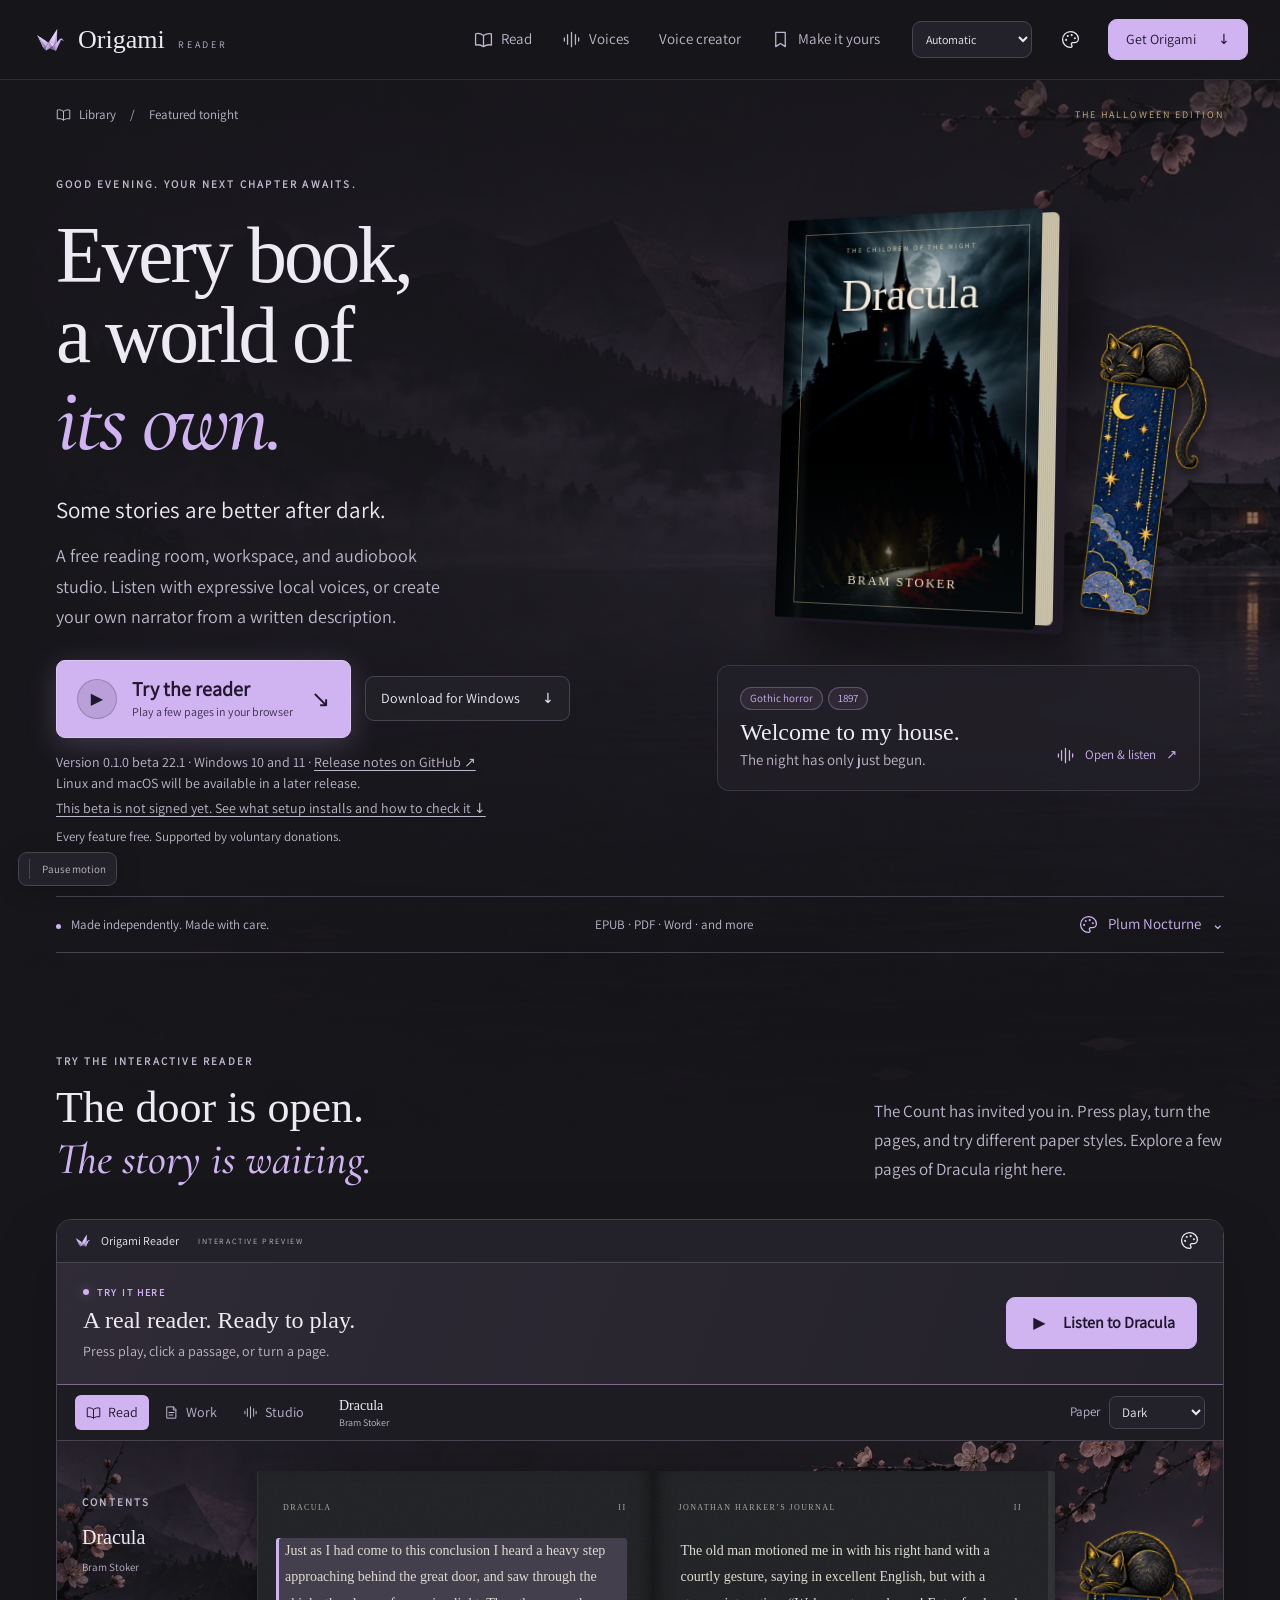
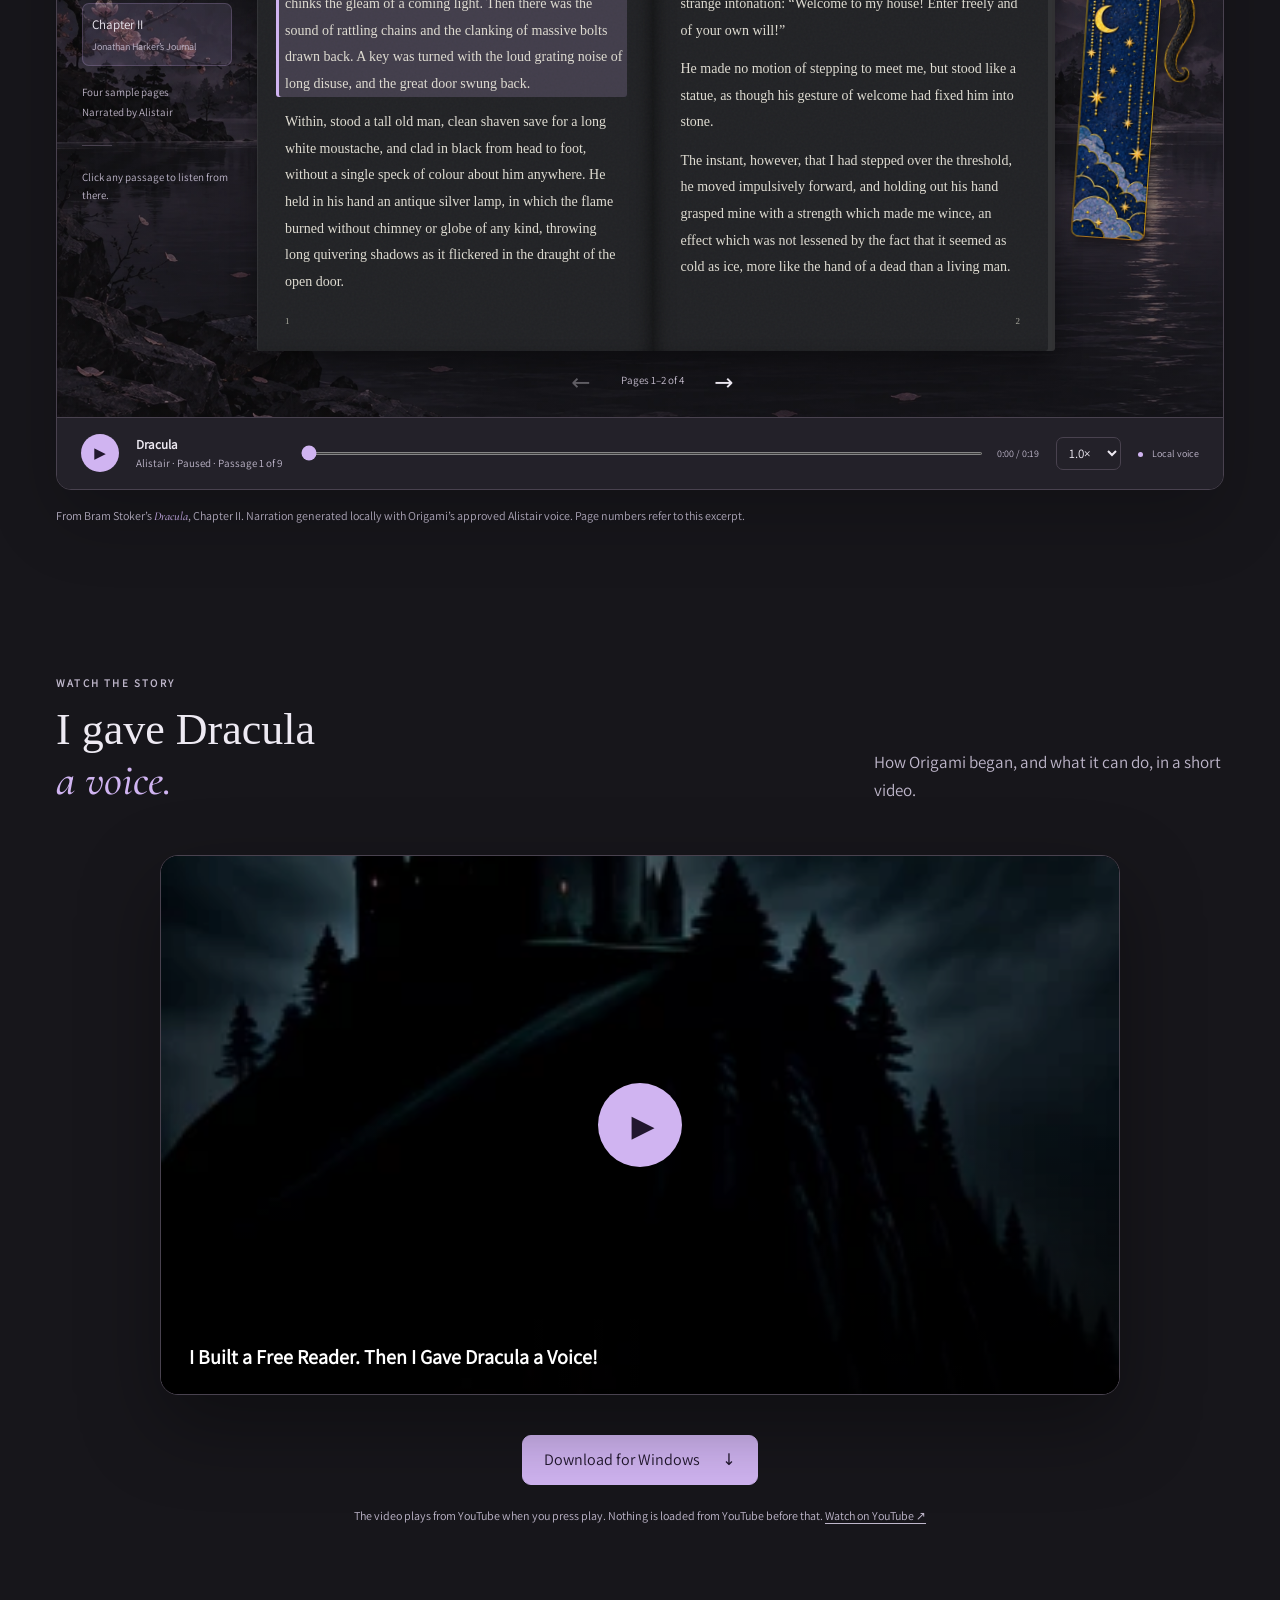
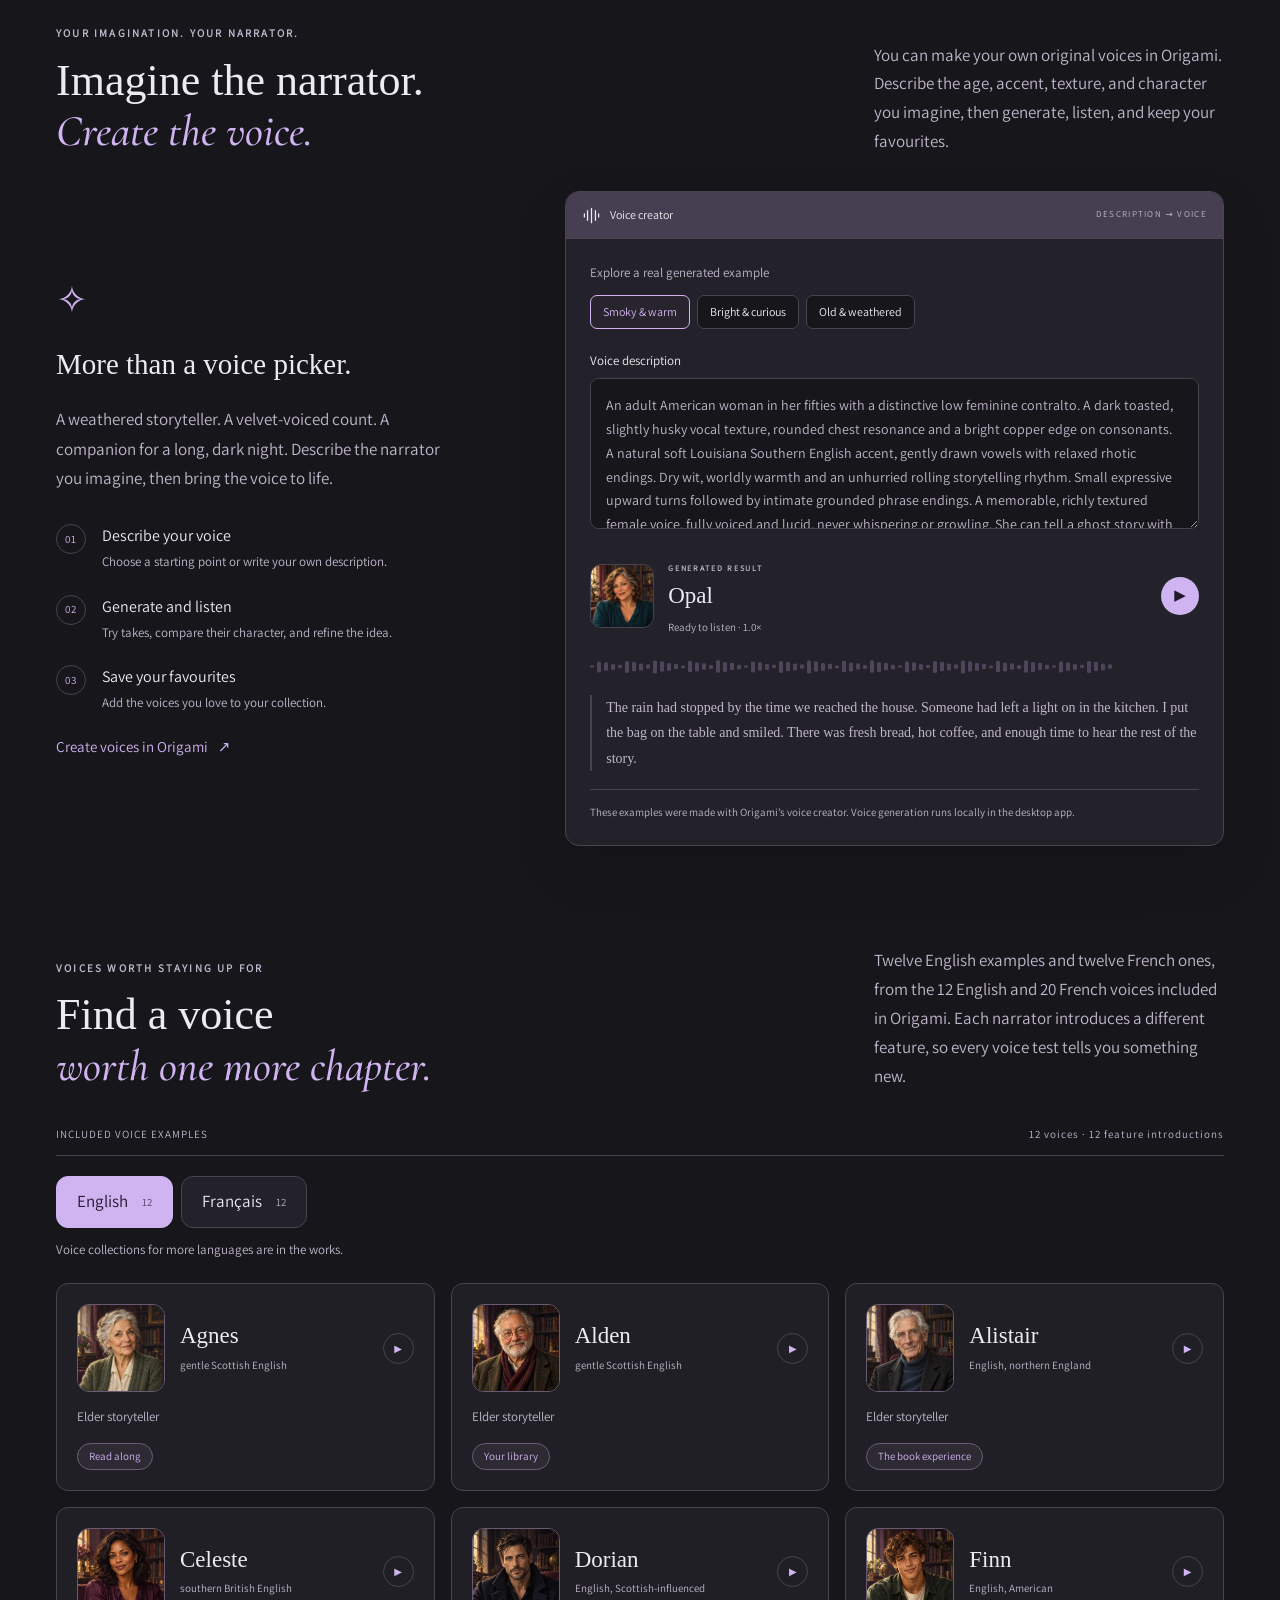
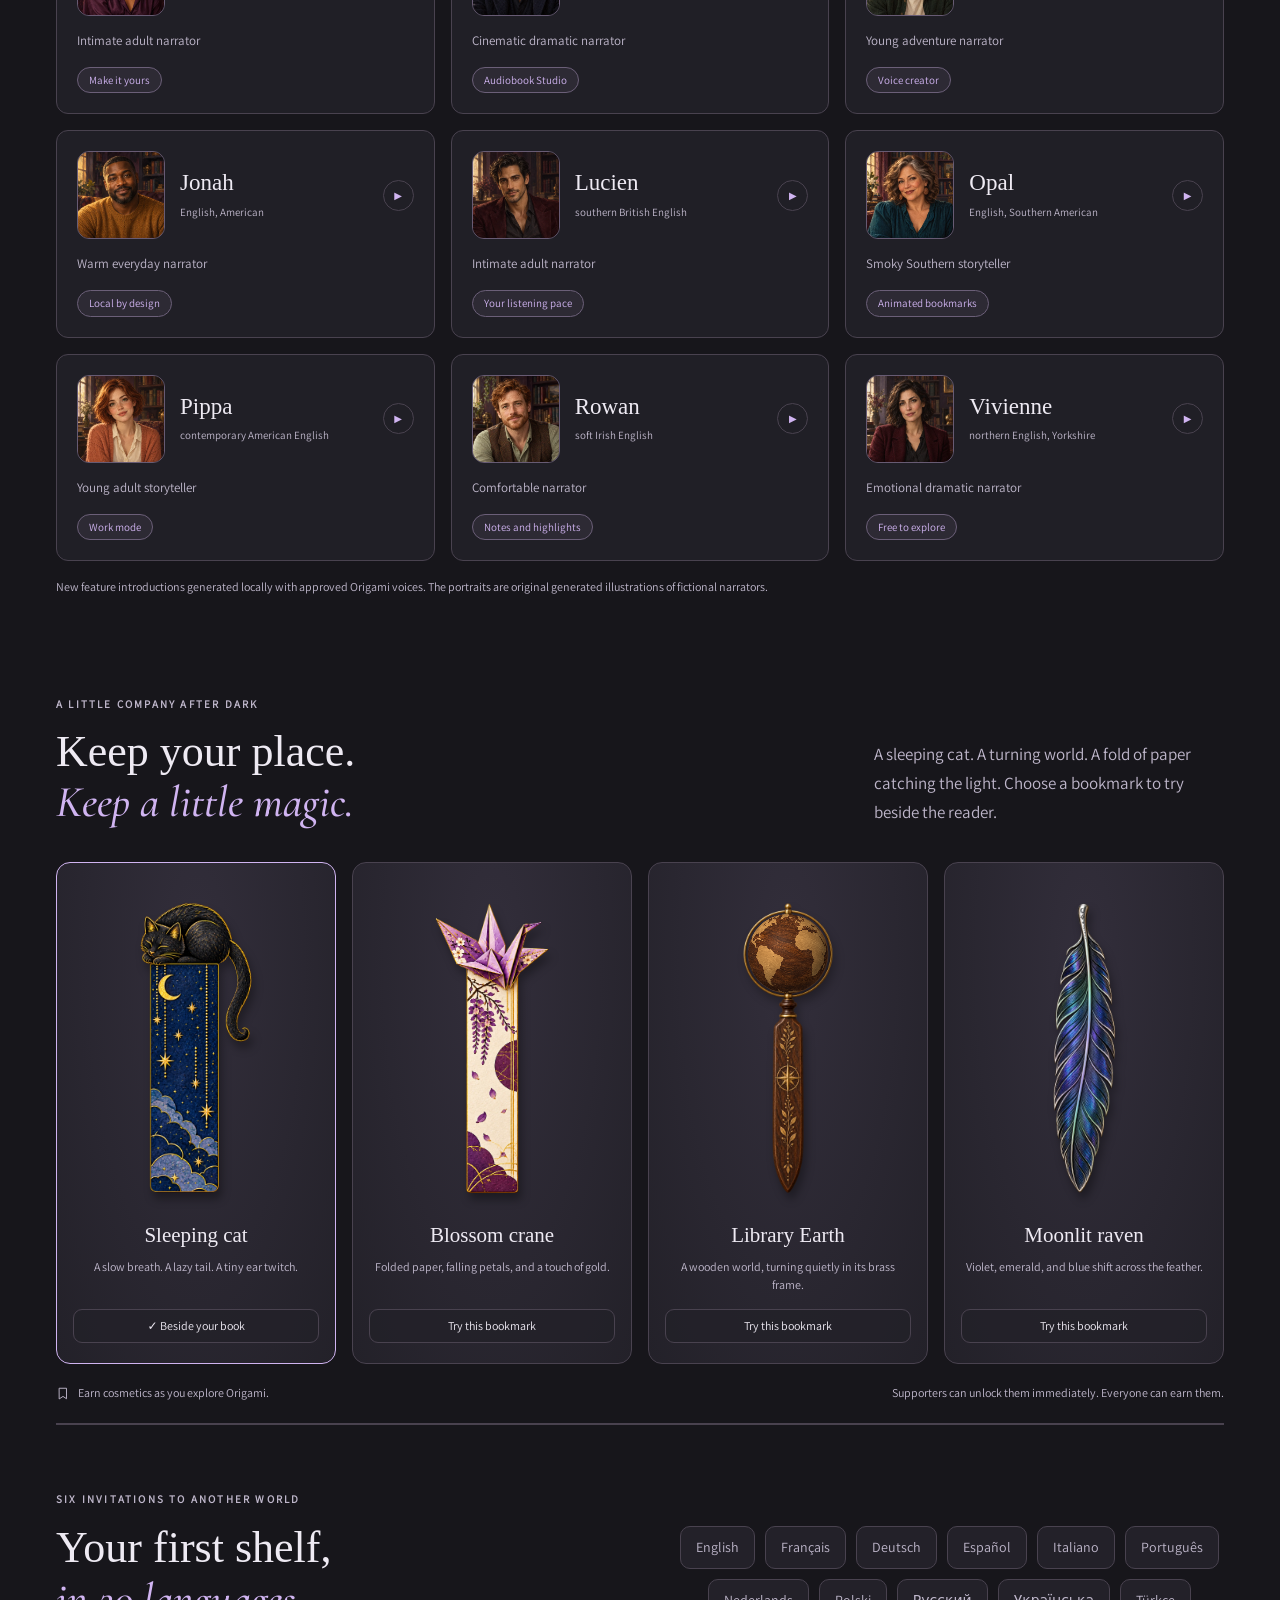
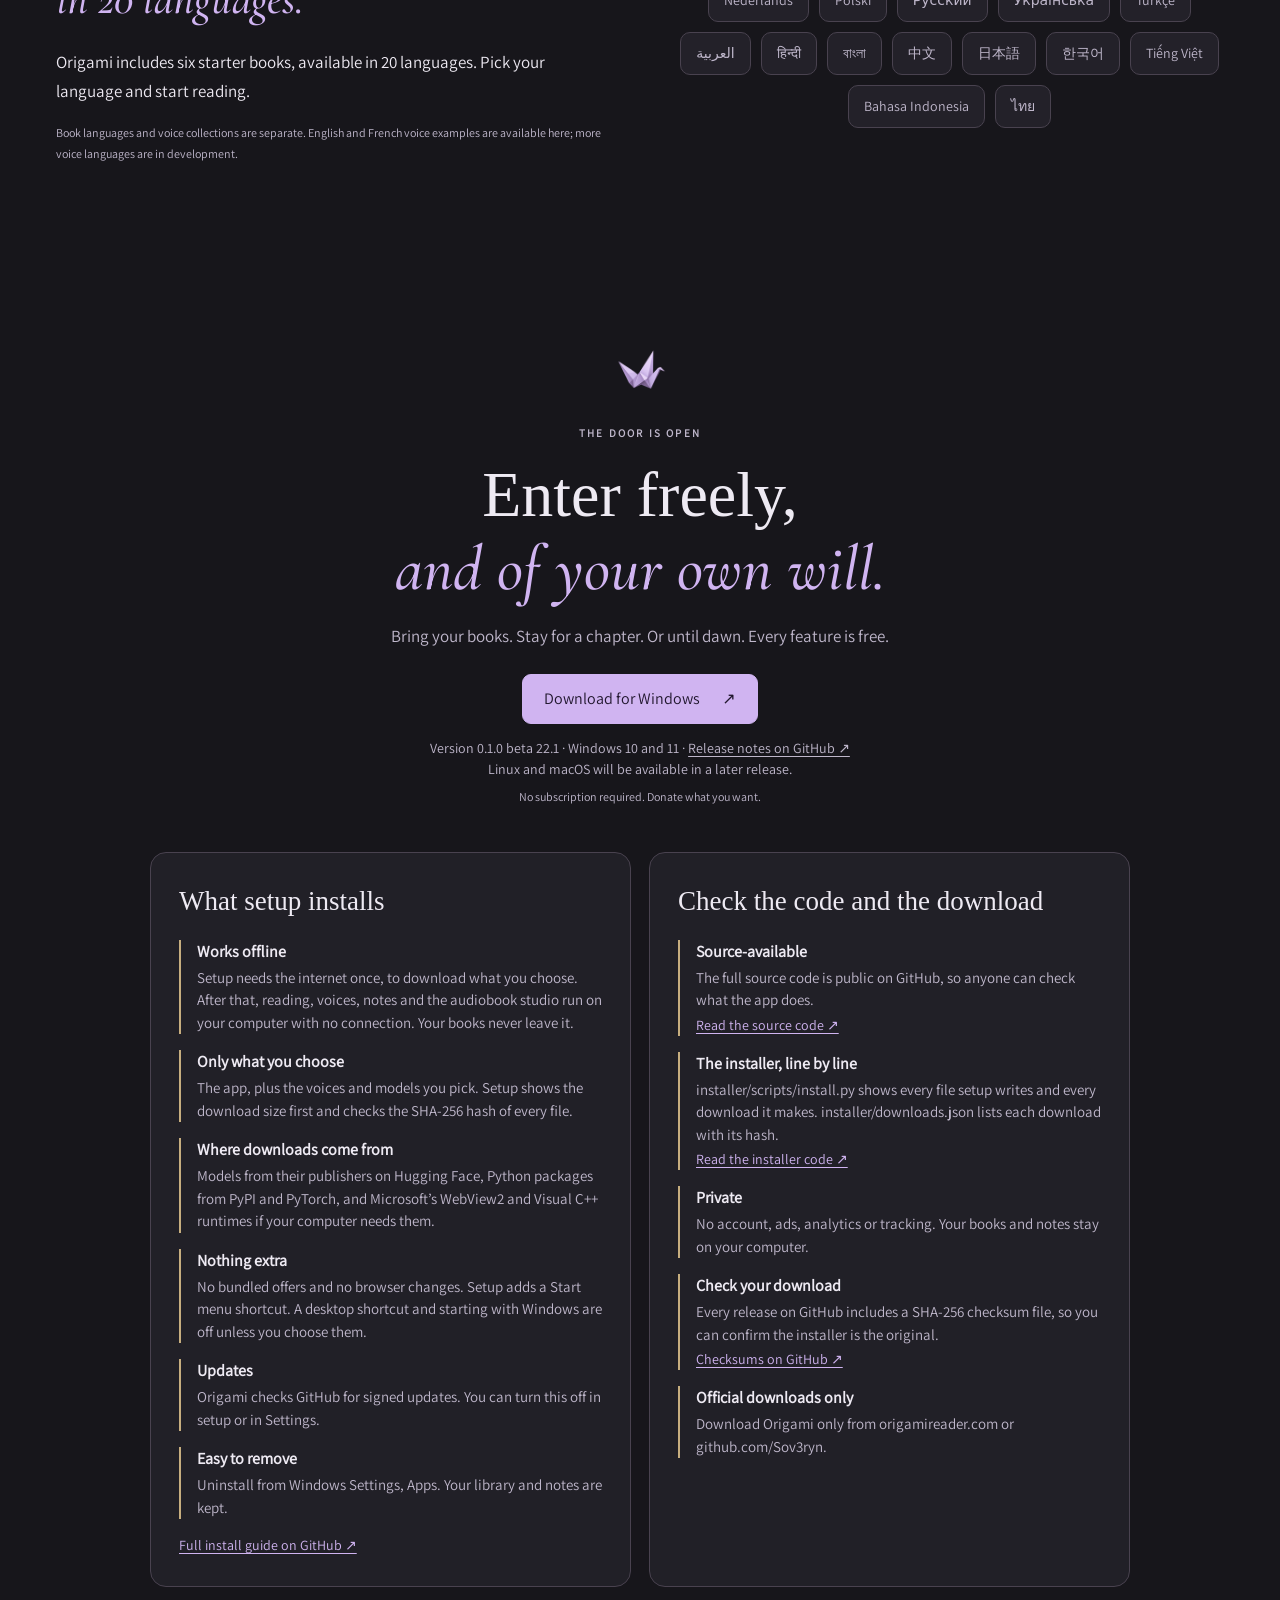
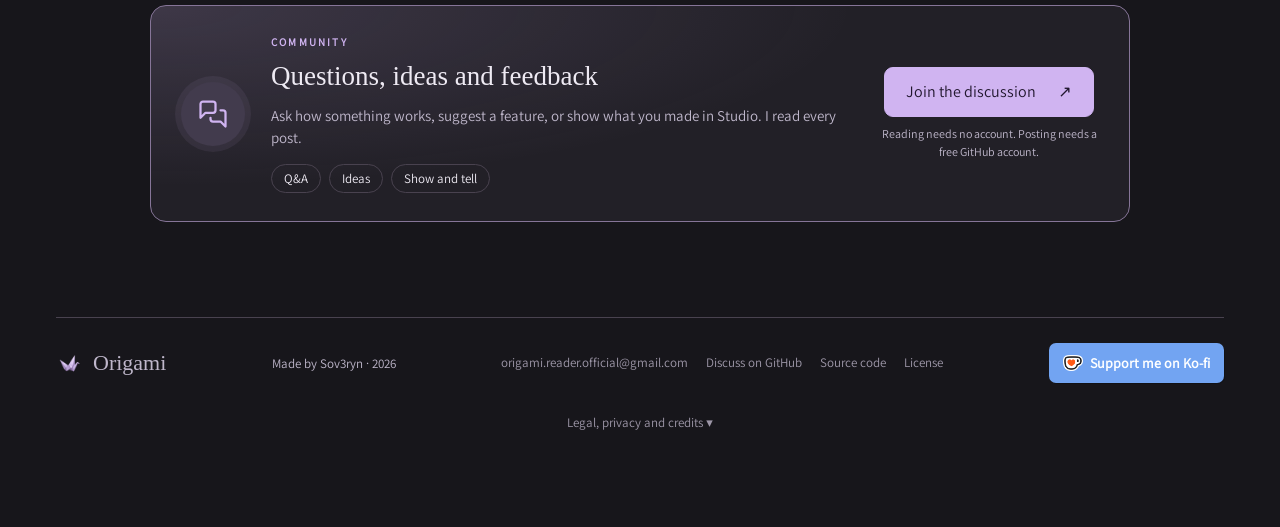
==== commit 79db871d: "Download section: Discussions card (Q&A, Ideas, Show and tell) Co-Authored-By: Claude Opus 5.5 <nore" ====
--- a/index.html
+++ b/index.html
@@ -53,7 +53,7 @@
 <section id="voices" class="voices-section"><div class="section-heading"><div><p class="eyebrow">VOICES WORTH STAYING UP FOR</p><h2>Find a voice<br><em>worth one more chapter.</em></h2></div><p>Twelve English examples and twelve French ones, from the 12 English and 20 French voices included in Origami. Each narrator introduces a different feature, so every voice test tells you something new.</p></div><div class="voice-list-toolbar"><span>INCLUDED VOICE EXAMPLES</span><span>12 voices · 12 feature introductions</span></div><div class="voice-language-tabs" role="group" aria-label="Voice example language"><button data-voice-language="en" aria-pressed="true">English <span>12</span></button><button data-voice-language="fr" aria-pressed="false">Français <span>12</span></button></div><p class="voice-language-note">Voice collections for more languages are in the works.</p><div id="voice-grid" class="voice-grid"></div><div id="audition-bar" class="audition-bar" hidden><button class="round-play" id="audition-toggle" aria-label="Pause voice sample">Ⅱ</button><div><strong id="audition-name"></strong><p id="audition-text"></p></div><label class="audition-speed">Speed<select id="voice-speed" aria-label="Voice sample speed"><option value=".85">0.85×</option><option value="1" selected>1.0×</option><option value="1.15">1.15×</option></select></label><button class="icon-button" id="audition-close" aria-label="Stop voice sample">×</button></div><p class="demo-note">New feature introductions generated locally with approved Origami voices. The portraits are original generated illustrations of fictional narrators.</p></section>
 <section id="bookmarks" class="bookmarks-section"><div class="section-heading"><div><p class="eyebrow">A LITTLE COMPANY AFTER DARK</p><h2>Keep your place.<br><em>Keep a little magic.</em></h2></div><p>A sleeping cat. A turning world. A fold of paper catching the light. Choose a bookmark to try beside the reader.</p></div><div class="bookmark-gallery" id="bookmark-gallery"></div><div class="collection-note"><span><svg><use href="#bookmark-icon"/></svg> Earn cosmetics as you explore Origami.</span><span>Supporters can unlock them immediately. Everyone can earn them.</span></div></section>
 <section class="starter-languages" id="starter-books"><div><p class="eyebrow">SIX INVITATIONS TO ANOTHER WORLD</p><h2>Your first shelf,<br><em>in 20 languages.</em></h2><p>Origami includes six starter books, available in 20 languages. Pick your language and start reading.</p><p class="demo-note">Book languages and voice collections are separate. English and French voice examples are available here; more voice languages are in development.</p></div><div class="starter-language-cloud" aria-label="Starter book languages"><span>English</span><span>Français</span><span>Deutsch</span><span>Español</span><span>Italiano</span><span>Português</span><span>Nederlands</span><span>Polski</span><span>Русский</span><span>Українська</span><span>Türkçe</span><span>العربية</span><span>हिन्दी</span><span>বাংলা</span><span>中文</span><span>日本語</span><span>한국어</span><span>Tiếng Việt</span><span>Bahasa Indonesia</span><span>ไทย</span></div></section>
-<section id="download" class="download-section"><img src="assets/crane.png" alt=""><p class="eyebrow">THE DOOR IS OPEN</p><h2>Enter freely,<br><em>and of your own will.</em></h2><p>Bring your books. Stay for a chapter. Or until dawn. Every feature is free.</p><a id="windows-download" class="button primary" href="https://github.com/Sov3ryn/origami-reader-beta" data-download-link>Download for Windows <span>↗</span></a><p class="platform-note">Version 0.1.0 beta 22.1 · Windows 10 and 11 · <a class="release-link" href="https://github.com/Sov3ryn/origami-reader-beta/releases/latest">Release notes on GitHub ↗</a></p><p class="platform-note">Linux and macOS will be available in a later release.</p><p class="free-note">No subscription required. Donate what you want.</p><div class="install-help" id="install-help"><div class="install-card"><h3>What setup installs</h3><ul class="safety-list"><li><strong>Works offline</strong><span>Setup needs the internet once, to download what you choose. After that, reading, voices, notes and the audiobook studio run on your computer with no connection. Your books never leave it.</span></li><li><strong>Only what you choose</strong><span>The app, plus the voices and models you pick. Setup shows the download size first and checks the SHA-256 hash of every file.</span></li><li><strong>Where downloads come from</strong><span>Models from their publishers on Hugging Face, Python packages from PyPI and PyTorch, and Microsoft’s WebView2 and Visual C++ runtimes if your computer needs them.</span></li><li><strong>Nothing extra</strong><span>No bundled offers and no browser changes. Setup adds a Start menu shortcut. A desktop shortcut and starting with Windows are off unless you choose them.</span></li><li><strong>Updates</strong><span>Origami checks GitHub for signed updates. You can turn this off in setup or in Settings.</span></li><li><strong>Easy to remove</strong><span>Uninstall from Windows Settings, Apps. Your library and notes are kept.</span></li></ul><a class="release-link install-guide-link" href="https://github.com/Sov3ryn/origami-reader-beta/blob/main/docs/INSTALL.md">Full install guide on GitHub ↗</a></div><div class="install-card"><h3>Check the code and the download</h3><ul class="safety-list"><li><strong>Source-available</strong><span>The full source code is public on GitHub, so anyone can check what the app does.</span><a class="release-link" href="https://github.com/Sov3ryn/origami-reader">Read the source code ↗</a></li><li><strong>The installer, line by line</strong><span>installer/scripts/install.py shows every file setup writes and every download it makes. installer/downloads.json lists each download with its hash.</span><a class="release-link" href="https://github.com/Sov3ryn/origami-reader/tree/main/installer">Read the installer code ↗</a></li><li id="privacy"><strong>Private</strong><span>No account, ads, analytics or tracking. Your books and notes stay on your computer.</span></li><li><strong>Check your download</strong><span>Every release on GitHub includes a SHA-256 checksum file, so you can confirm the installer is the original.</span><a class="release-link" href="https://github.com/Sov3ryn/origami-reader-beta/releases/latest">Checksums on GitHub ↗</a></li><li><strong>Official downloads only</strong><span>Download Origami only from origamireader.com or github.com/Sov3ryn.</span></li></ul></div></div></section>
+<section id="download" class="download-section"><img src="assets/crane.png" alt=""><p class="eyebrow">THE DOOR IS OPEN</p><h2>Enter freely,<br><em>and of your own will.</em></h2><p>Bring your books. Stay for a chapter. Or until dawn. Every feature is free.</p><a id="windows-download" class="button primary" href="https://github.com/Sov3ryn/origami-reader-beta" data-download-link>Download for Windows <span>↗</span></a><p class="platform-note">Version 0.1.0 beta 22.1 · Windows 10 and 11 · <a class="release-link" href="https://github.com/Sov3ryn/origami-reader-beta/releases/latest">Release notes on GitHub ↗</a></p><p class="platform-note">Linux and macOS will be available in a later release.</p><p class="free-note">No subscription required. Donate what you want.</p><div class="install-help" id="install-help"><div class="install-card"><h3>What setup installs</h3><ul class="safety-list"><li><strong>Works offline</strong><span>Setup needs the internet once, to download what you choose. After that, reading, voices, notes and the audiobook studio run on your computer with no connection. Your books never leave it.</span></li><li><strong>Only what you choose</strong><span>The app, plus the voices and models you pick. Setup shows the download size first and checks the SHA-256 hash of every file.</span></li><li><strong>Where downloads come from</strong><span>Models from their publishers on Hugging Face, Python packages from PyPI and PyTorch, and Microsoft’s WebView2 and Visual C++ runtimes if your computer needs them.</span></li><li><strong>Nothing extra</strong><span>No bundled offers and no browser changes. Setup adds a Start menu shortcut. A desktop shortcut and starting with Windows are off unless you choose them.</span></li><li><strong>Updates</strong><span>Origami checks GitHub for signed updates. You can turn this off in setup or in Settings.</span></li><li><strong>Easy to remove</strong><span>Uninstall from Windows Settings, Apps. Your library and notes are kept.</span></li></ul><a class="release-link install-guide-link" href="https://github.com/Sov3ryn/origami-reader-beta/blob/main/docs/INSTALL.md">Full install guide on GitHub ↗</a></div><div class="install-card"><h3>Check the code and the download</h3><ul class="safety-list"><li><strong>Source-available</strong><span>The full source code is public on GitHub, so anyone can check what the app does.</span><a class="release-link" href="https://github.com/Sov3ryn/origami-reader">Read the source code ↗</a></li><li><strong>The installer, line by line</strong><span>installer/scripts/install.py shows every file setup writes and every download it makes. installer/downloads.json lists each download with its hash.</span><a class="release-link" href="https://github.com/Sov3ryn/origami-reader/tree/main/installer">Read the installer code ↗</a></li><li id="privacy"><strong>Private</strong><span>No account, ads, analytics or tracking. Your books and notes stay on your computer.</span></li><li><strong>Check your download</strong><span>Every release on GitHub includes a SHA-256 checksum file, so you can confirm the installer is the original.</span><a class="release-link" href="https://github.com/Sov3ryn/origami-reader-beta/releases/latest">Checksums on GitHub ↗</a></li><li><strong>Official downloads only</strong><span>Download Origami only from origamireader.com or github.com/Sov3ryn.</span></li></ul></div></div><div class="community-card" id="community"><div class="community-icon"><svg viewBox="0 0 24 24" aria-hidden="true"><path d="M14 9a2 2 0 0 1-2 2H6l-4 4V4a2 2 0 0 1 2-2h8a2 2 0 0 1 2 2z"/><path d="M18 9h2a2 2 0 0 1 2 2v11l-4-4h-6a2 2 0 0 1-2-2v-1"/></svg></div><div class="community-body"><p class="eyebrow">COMMUNITY</p><h3>Questions, ideas and feedback</h3><p>Ask how something works, suggest a feature, or show what you made in Studio. I read every post.</p><ul class="community-topics"><li><a href="https://github.com/Sov3ryn/origami-reader-beta/discussions/categories/q-a">Q&amp;A</a></li><li><a href="https://github.com/Sov3ryn/origami-reader-beta/discussions/categories/ideas">Ideas</a></li><li><a href="https://github.com/Sov3ryn/origami-reader-beta/discussions/categories/show-and-tell">Show and tell</a></li></ul></div><div class="community-action"><a class="button primary" href="https://github.com/Sov3ryn/origami-reader-beta/discussions">Join the discussion <span>↗</span></a><p>Reading needs no account. Posting needs a free GitHub account.</p></div></div></section>
 <footer><a href="#" class="brand"><img src="assets/crane.png" alt=""><span>Origami</span></a><span>Made by Sov3ryn · 2026</span><span class="visit-counter" hidden><svg viewBox="0 0 24 24" aria-hidden="true"><path d="M2 12s3.6-7 10-7 10 7 10 7-3.6 7-10 7S2 12 2 12Z"/><circle cx="12" cy="12" r="3"/></svg><span>Visits</span> <b></b></span><nav class="footer-links" aria-label="More"><a href="mailto:origami.reader.official@gmail.com">origami.reader.official@gmail.com</a><a href="https://github.com/Sov3ryn/origami-reader-beta/discussions">Discuss on GitHub</a><a href="https://github.com/Sov3ryn/origami-reader">Source code</a><a href="https://github.com/Sov3ryn/origami-reader/blob/main/APP-LICENSE.md">License</a></nav><a class="kofi-button" href="https://ko-fi.com/C5Y628ZBQL" target="_blank" rel="noopener"><img src="assets/kofi-cup.png" alt="" width="20" height="16">Support me on Ko-fi</a><details class="legal" id="legal"><summary>Legal, privacy and credits</summary><div class="legal-body"><section><h3>Copyright</h3><p>© 2026 Sov3ryn. All rights reserved. “Origami Reader” and the crane logo identify Sov3ryn’s app. Windows, GitHub, YouTube, Ko-fi and the other names mentioned here belong to their owners and do not mean they endorse Origami Reader.</p></section><section><h3>Licenses</h3><p>The app is used under the <a href="https://github.com/Sov3ryn/origami-reader/blob/main/APP-LICENSE.md">Origami Reader App License</a>. Its source code is source-available, not open source: the <a href="https://github.com/Sov3ryn/origami-reader/blob/main/LICENSE">PolyForm Strict License 1.0.0</a> lets you read, study and audit it. The light reader (workers/light_tts.py) is free software under the GNU GPL v3 or later. Software, models, voices, fonts and books made by others keep their own licenses: <a href="https://github.com/Sov3ryn/origami-reader/blob/main/docs/licenses/SOFTWARE-NOTICES.txt">software notices</a>, <a href="https://github.com/Sov3ryn/origami-reader/blob/main/docs/licenses/MODEL-NOTICES.txt">model notices</a>.</p></section><section><h3>Beta and warranty</h3><p>Origami Reader is a beta. As far as the law allows, it comes as is, without warranty. Keep your own copies of the books and exports you care about. Nothing here limits consumer rights that cannot be excluded. The license is governed by the laws of Quebec and Canada.</p></section><section><h3>Privacy on this site</h3><p>No account, ads, analytics or cookies. The site is hosted on GitHub Pages, so GitHub receives your network address to send you the page. A visit counter at abacus.jasoncameron.dev shows the total and adds one per browser session, without any identifier. Your language and appearance choices are saved only in your browser. The video loads from YouTube (youtube-nocookie.com) only when you press play. Links to GitHub and Ko-fi open those sites, under their own privacy policies.</p></section><section><h3>Privacy in the app</h3><p>No account, ads, analytics or tracking. Your books, notes, voices and settings stay on your computer, and the AI models run there. The app goes online only for updates, for downloads you choose, and for links and embeds you open. <a href="https://github.com/Sov3ryn/origami-reader/blob/main/APP-LICENSE.md#privacy">Full list in the license</a>.</p></section><section><h3>AI-generated content</h3><p>The voice samples on this site are AI-generated speech made with Origami’s voices. The voice portraits show fictional characters, not real people. The crane logo, reading scenes, bookmarks and book covers were made with AI image generation. The starter books’ translations are AI translations.</p></section><section><h3>Books, fonts and icons</h3><p>Dracula and the other classic starter books are in the public domain. Grayson’s Book of Stories by Grayson Bray Morris comes with the app under CC BY-SA 4.0, without the author’s endorsement. Fonts: Assistant and Cormorant, <a href="assets/Font-licenses.txt">SIL Open Font License 1.1</a>. Icons: Lucide, <a href="assets/Lucide-LICENSE.txt">ISC License</a>.</p></section><section><h3>Contact</h3><p>Questions about these terms or your privacy: <a href="mailto:origami.reader.official@gmail.com">origami.reader.official@gmail.com</a>.</p></section></div><!-- licenses:start --><details class="legal-full" id="licenses"><summary>Full license texts</summary><p class="lic-intro">Licenses written by others are shown in their original English, which is their official text.</p><h3>Origami Reader</h3><details><summary>Origami Reader App License</summary><div class="lic"><p class="lic-note">Also in 19 other languages: <a href="https://github.com/Sov3ryn/origami-reader/tree/main/docs/licenses/translations">translations on GitHub</a>. The English text is the original.</p><h4>Origami Reader App License</h4><p>Copyright (c) 2026 Sov3ryn. All rights reserved except as stated below. "Sov3ryn" is the name under which Origami Reader's developer publishes it.</p><p>This license covers the Origami Reader app as released by Sov3ryn: the installer, the app and the files of Sov3ryn's own making that it installs, including the Origami voices. The source code is available separately under the PolyForm Strict License 1.0.0 (see LICENSE).</p><h5>You may</h5><ul><li>Install and use the app on your own devices, free of charge, for any purpose, including personal, educational and work use.</li><li>Keep backup copies for your own use.</li><li>Keep and share what you make with it. Your notes, exports, generated covers and recordings are yours, subject to the licenses of the books, voices and models involved and to the section "AI-generated content and voices".</li></ul><h5>You may not</h5><ul><li>Share, publish, sell, rent, lend or sublicense copies of the app or its installer, in whole or in part, including through download sites, bundles or app stores. Point people to the official download instead.</li><li>Modify the app, or remove or change its copyright notices, credits or license screens.</li><li>Decompile, disassemble or reverse engineer the released app, except as far as the law allows it despite this term, as the license of an included component allows it for that component, or as the GNU LGPL requires for the parts of the app that use LGPL libraries (changing them for your own use and reverse engineering to debug those changes). The source code can be read and audited under the PolyForm Strict License instead.</li><li>Get around the app's update signatures, or any credit, AI label or watermark the app adds to what it makes, or help anyone else do so.</li><li>Present the app, or any copy or part of it, as your own work, or use the Origami Reader name or crane logo for another product.</li></ul><h5>Test versions</h5><p>Versions marked beta or preview are early versions. They may be incomplete, may change or lose features, and may contain errors that affect your files. Keep your own copies of books and exports you care about. A beta may stop working when a later version replaces it.</p><h5>AI-generated content and voices</h5><p>Origami Reader uses AI models on your computer to read aloud, design voices, make pictures, find speakers and transcribe recordings, and may use them for more in later versions. What they make can be wrong. The app marks what it exports as AI-generated, with a credit, metadata or a watermark.</p><ul><li>Use only content you have the right to use. You are responsible for the books, documents and recordings you import and for what you make and share with the app.</li><li>Do not use the app to make a voice that imitates a real person without that person's clear permission, or to make content that impersonates, deceives, harasses or defames anyone, or that breaks the law.</li><li>The licenses of the models, including their use restrictions (for example the restrictions in CreativeML OpenRAIL-M and the Stability AI Acceptable Use Policy for the image models), apply to you and to what you make. They are part of these terms.</li><li>Keep the credits, AI labels and watermarks the app adds on everything you share. When you publish anything made with the app's AI, say it is AI-generated where the law or the platform asks for it.</li></ul><h5>Other people's work</h5><p>The app includes software, models, voices, fonts, author portraits and books made by others. They keep their own licenses, listed in the app's settings and in the installed licenses folder. Nothing here takes away rights those licenses give you for those components, including the right to change, rebuild and debug components under the GNU LGPL or GPL. The light reader (workers/light_tts.py), a separate program used with the Kitten and Kokoro speech models, is free software under the GNU General Public License v3 or later, which lets you copy, change and share that program.</p><h5>Privacy</h5><p>Origami Reader works on your computer. It has no account, no ads, no analytics and no tracking. Your books, notes, recordings, voices and settings stay on your computer, and the AI models run there too, unless you connect an online service yourself (see "Online services you connect").</p><p>The app connects to the internet only:</p><ul><li>to check for and download updates, from GitHub (Sov3ryn/origami-updates), when automatic updates are on or you check yourself;</li><li>to download a model, voice or Studio part you choose, from its publisher (Hugging Face, GitHub, Stability AI) or from the Origami voices repository;</li><li>when you open a link, allow embeds in Work mode, or open the support page;</li><li>to send an online service you connect yourself what you ask it to process.</li></ul><p>Setup also downloads the parts you choose from their publishers, and Python packages from PyPI and PyTorch (and AMD, on computers with an AMD graphics card). Those services see your computer's network address and what is downloaded, under their own privacy policies. Sov3ryn receives none of this, apart from the download counts GitHub shows for each release. If you send feedback or a problem report, you choose what it contains.</p><p>If you donate, Ko-fi and its payment providers handle your payment under their own terms. Sov3ryn receives what Ko-fi shares (such as your name, email and message) and uses it only to thank you and to unlock your thank-you items.</p><h5>Online services you connect</h5><p>A version of the app may let you connect an online service of your choice, such as an AI provider for narration, with your own account or key. If you do:</p><ul><li>The app sends that service only what you ask it to process (for example the text of a book or chapter you narrate with it), and asks before it first does. That service then handles it under its own terms and privacy policy, which are between you and the service.</li><li>You need the right to send that content, you are responsible for your account, key and any costs, and you must follow the service's terms.</li><li>Sov3ryn does not run, control or check these services and is not responsible for what they do with your content, for their output, their availability or their charges.</li><li>What they make is AI-generated too, and these terms apply to it as to anything else made with the app, including the credits, labels and watermarks the app adds.</li><li>Your key is kept on your computer and sent only to the service it belongs to.</li></ul><h5>Feedback</h5><p>If you send ideas, problem reports or other feedback, Sov3ryn may use them to improve Origami Reader without owing you anything for them.</p><h5>Names and logos</h5><p>"Origami Reader" and the crane logo identify Sov3ryn's app. These terms give no right to use them, except to refer to the app truthfully. Names of other companies and models (such as Qwen, Stability AI, NVIDIA, Mistral AI and Meta) belong to their owners and do not mean they endorse Origami Reader.</p><h5>Supporting the app</h5><p>Donations are optional and do not change these terms. They are not payment for the app, its models or its voices. Any thank-you for a donation is limited to unlocking at once the cosmetic items (such as themes, places and finishes) that anyone can earn for free through the app's achievements at that time. Nothing in the app is available only to donors, and no feature depends on a donation.</p><p>Donations are gifts and are not refundable, except where the law requires it or for a clear mistake such as a duplicate payment. A mistaken payment is refunded minus any payment fees that are not returned to Sov3ryn. If a donation is refunded or reversed, its thank-you unlock may be removed.</p><h5>If these terms are broken</h5><p>Your permission to use the app ends if you break these terms. If you stop and put things right within 32 days of being told, it continues. When your permission ends, stop using the app and delete your copies of it. What you made with the app stays yours. The sections on AI-generated content, warranty and liability, and governing law continue to apply.</p><h5>Changes to the app</h5><p>Sov3ryn may change, add or remove any part of the app at any time, including features, models, voices, cosmetic items (such as themes, places, finishes, ribbon colours and bookmarks), achievements, and what each achievement requires or unlocks, for example to fix a problem, to follow the law or a rights holder's request, or to keep the app growing. Some items may be available only for a limited time. Unlocked items and achievement progress have no money value, cannot be sold or transferred, and may change or be removed like any other part of the app, including items unlocked with a donation.</p><h5>Changes to these terms</h5><p>A later version of the app may come with new terms. The app shows them and asks you to agree before you go on using it. If you do not agree, you may stop using the app. The terms you agreed to keep applying to what you did before.</p><h5>No warranty</h5><p>As far as the law allows, the app, its models and voices come as is and as available, without any warranty, express or implied, including warranties of quality, fitness for a particular purpose, accuracy of AI output and non-infringement.</p><h5>Limitation of liability</h5><p>As far as the law allows, Sov3ryn is not liable for any direct, indirect, incidental, special or consequential damages, or for any loss of data, files, income or goodwill, arising from the app, its downloads, online services you connect through it or what it makes, even if told they were possible. Where liability cannot be excluded, it is limited to the greater of what you paid for the app (nothing: donations are not payment for the app) and 50 Canadian dollars. This does not limit liability for intentional or gross fault, or for bodily or moral injury, where the law does not allow that.</p><h5>Consumer rights</h5><p>Nothing here limits rights you have under consumer law that cannot be excluded.</p><h5>Governing law</h5><p>These terms are governed by the laws of Quebec and the federal laws of Canada that apply there. The courts of Quebec in the judicial district of Montreal decide disputes, unless the law of the place where you live gives you the right to go to your own courts.</p><h5>Languages</h5><p>These terms are given in each of the app's 20 languages, and setup shows them in the language you choose. The English text is the original. If a translation differs from it, the English text applies, except where the law of the place where you live gives effect to the version in your language.</p><h5>The whole agreement</h5><p>These terms, with the licenses they refer to, are the whole agreement about the app. If a part cannot be enforced, the rest still applies. Sov3ryn not enforcing a term right away does not waive it.</p></div></details><details><summary>Source code: PolyForm Strict License 1.0.0</summary><div class="lic"><p>Required Notice: Copyright (c) 2026 Sov3ryn. All rights reserved except as granted below.</p><p>Origami Reader source code is source-available, not open source. You may read, study and audit it under the license below. Distributing it, selling it, or making changed or derived versions is not permitted. Using the released app is covered separately by APP-LICENSE.md. Third-party components, models, voices, fonts and books keep their own licenses.</p><p>Exception: workers/light_tts.py (the light reader, a separate program) is free software under the GNU General Public License v3 or later; see workers/LICENSE-GPL-3.0.txt and workers/LIGHT-READER-SOURCE.txt.</p><h4>PolyForm Strict License 1.0.0</h4><p><a href="https://polyformproject.org/licenses/strict/1.0.0">https://polyformproject.org/licenses/strict/1.0.0</a></p><h5>Acceptance</h5><p>In order to get any license under these terms, you must agree to them as both strict obligations and conditions to all your licenses.</p><h5>Copyright License</h5><p>The licensor grants you a copyright license for the software to do everything you might do with the software that would otherwise infringe the licensor's copyright in it for any permitted purpose, other than distributing the software or making changes or new works based on the software.</p><h5>Patent License</h5><p>The licensor grants you a patent license for the software that covers patent claims the licensor can license, or becomes able to license, that you would infringe by using the software.</p><h5>Noncommercial Purposes</h5><p>Any noncommercial purpose is a permitted purpose.</p><h5>Personal Uses</h5><p>Personal use for research, experiment, and testing for the benefit of public knowledge, personal study, private entertainment, hobby projects, amateur pursuits, or religious observance, without any anticipated commercial application, is use for a permitted purpose.</p><h5>Noncommercial Organizations</h5><p>Use by any charitable organization, educational institution, public research organization, public safety or health organization, environmental protection organization, or government institution is use for a permitted purpose regardless of the source of funding or obligations resulting from the funding.</p><h5>Fair Use</h5><p>You may have "fair use" rights for the software under the law. These terms do not limit them.</p><h5>No Other Rights</h5><p>These terms do not allow you to sublicense or transfer any of your licenses to anyone else, or prevent the licensor from granting licenses to anyone else.  These terms do not imply any other licenses.</p><h5>Patent Defense</h5><p>If you make any written claim that the software infringes or contributes to infringement of any patent, your patent license for the software granted under these terms ends immediately. If your company makes such a claim, your patent license ends immediately for work on behalf of your company.</p><h5>Violations</h5><p>The first time you are notified in writing that you have violated any of these terms, or done anything with the software not covered by your licenses, your licenses can nonetheless continue if you come into full compliance with these terms, and take practical steps to correct past violations, within 32 days of receiving notice.  Otherwise, all your licenses end immediately.</p><h5>No Liability</h5><p>***As far as the law allows, the software comes as is, without any warranty or condition, and the licensor will not be liable to you for any damages arising out of these terms or the use or nature of the software, under any kind of legal claim.***</p><h5>Definitions</h5><p>The **licensor** is the individual or entity offering these terms, and the **software** is the software the licensor makes available under these terms.</p><p>**You** refers to the individual or entity agreeing to these terms.</p><p>**Your company** is any legal entity, sole proprietorship, or other kind of organization that you work for, plus all organizations that have control over, are under the control of, or are under common control with that organization.  **Control** means ownership of substantially all the assets of an entity, or the power to direct its management and policies by vote, contract, or otherwise.  Control can be direct or indirect.</p><p>**Your licenses** are all the licenses granted to you for the software under these terms.</p><p>**Use** means anything you do with the software requiring one of your licenses.</p></div></details><h3>AI models and voices</h3><details><summary>Models and voices</summary><div class="lic"><h4>Origami Reader: models and voices</h4><p>The AI models Origami Reader installs or downloads are made by others and keep their own licenses. Origami's licenses (LICENSE and APP-LICENSE.md) do not cover them and do not take away any right their licenses give you. Where Origami installs a model, a copy of its license or notice is placed beside the model files. The full texts of the Apache License 2.0, the CreativeML OpenRAIL-M license and the Stability AI Community License are also in Settings, About and support, Copyright and licenses.</p><p>Models are downloaded from their publishers (mostly Hugging Face) at fixed revisions and checked against a SHA-256 fingerprint before use. "Unmodified" below means the published files are used as they are.</p><h4>SPEECH</h4><p>Qwen3-TTS 12Hz 0.6B Base, Qwen3-TTS 12Hz 1.7B Base and Qwen3-TTS 12Hz 1.7B VoiceDesign, by the Qwen team, Alibaba Cloud.<br>License: Apache License 2.0. Unmodified.<br><a href="https://huggingface.co/Qwen/Qwen3-TTS-12Hz-0.6B-Base">https://huggingface.co/Qwen/Qwen3-TTS-12Hz-0.6B-Base</a><br><a href="https://huggingface.co/Qwen/Qwen3-TTS-12Hz-1.7B-Base">https://huggingface.co/Qwen/Qwen3-TTS-12Hz-1.7B-Base</a><br><a href="https://huggingface.co/Qwen/Qwen3-TTS-12Hz-1.7B-VoiceDesign">https://huggingface.co/Qwen/Qwen3-TTS-12Hz-1.7B-VoiceDesign</a></p><p>Kitten TTS Mini 0.8 and Kitten TTS Micro 0.8, by KittenML.<br>License: Apache License 2.0. Unmodified.<br><a href="https://huggingface.co/KittenML/kitten-tts-mini-0.8">https://huggingface.co/KittenML/kitten-tts-mini-0.8</a><br><a href="https://huggingface.co/KittenML/kitten-tts-micro-0.8">https://huggingface.co/KittenML/kitten-tts-micro-0.8</a></p><p>Kokoro-82M and its voice files, by hexgrad.<br>License: Apache License 2.0. Unmodified.<br><a href="https://huggingface.co/hexgrad/Kokoro-82M">https://huggingface.co/hexgrad/Kokoro-82M</a></p><p>Kitten and Kokoro run in the light reader (workers/light_tts.py), a separate program under the GNU General Public License v3 or later because it uses phonemizer and espeak-ng. See "Light reader" in Settings and workers/LIGHT-READER-SOURCE.txt.</p><p>Origami voices. The voices that come with Origami (the voice packs and the voice library) are synthetic voices designed by Sov3ryn with Qwen VoiceDesign from written descriptions. They are not recordings of real people and were not made to imitate anyone. They are part of the app and covered by APP-LICENSE.md.</p><h4>READING AND NOTES</h4><p>TrOCR base handwritten, by Microsoft (handwriting recognition).<br>License: MIT. Copyright (c) Microsoft Corporation.<br><a href="https://huggingface.co/microsoft/trocr-base-handwritten">https://huggingface.co/microsoft/trocr-base-handwritten</a> Quantized ONNX export by Xenova: <a href="https://huggingface.co/Xenova/trocr-base-handwritten">https://huggingface.co/Xenova/trocr-base-handwritten</a></p><p>Granite Embedding 97M Multilingual R2, by IBM (related notes and search).<br>License: Apache License 2.0. Quantized ONNX files published by IBM.<br><a href="https://huggingface.co/ibm-granite/granite-embedding-97m-multilingual-r2">https://huggingface.co/ibm-granite/granite-embedding-97m-multilingual-r2</a></p><p>Whisper base and Whisper small, by OpenAI (speech to text, when downloaded).<br>License: MIT. Copyright (c) 2022 OpenAI.<br><a href="https://github.com/openai/whisper">https://github.com/openai/whisper</a><br>ONNX exports by ONNX Community: <a href="https://huggingface.co/onnx-community">https://huggingface.co/onnx-community</a></p><h4>PICTURES</h4><p>DreamShaper 8 LCM, by Lykon (covers and portraits).<br>License: CreativeML OpenRAIL-M. Unmodified checkpoint, Civitai version 252914, SHA-256 A4F3E1526C5DC4FCBE342F5C410D83AE202C7A415FCEFCBB92E0F93FCD0A87C3.<br><a href="https://huggingface.co/Lykon/dreamshaper-8-lcm">https://huggingface.co/Lykon/dreamshaper-8-lcm</a><br>The use restrictions in section 5 and Attachment A of the license apply to you, to anything you make with the model and to anyone you share the model with. You accept them before the model is installed or downloaded.</p><p>SD-Turbo, by Stability AI (covers and portraits).<br>This Stability AI Model is licensed under the Stability AI Community License, Copyright © Stability AI Ltd. All Rights Reserved. Powered by Stability AI.<br><a href="https://huggingface.co/stabilityai/sd-turbo">https://huggingface.co/stabilityai/sd-turbo</a><br>Modified by Origami: the original weights are converted on your computer to one GGUF file in 16-bit floating point (sd-turbo-f16.gguf) so stable-diffusion.cpp can load them. They are not retrained. You accept the license, including its Acceptable Use Policy, before the model is installed or downloaded.</p><p>TrustMark, by Adobe (the invisible watermark on pictures).<br>License: MIT, for the code and the model weights.<br>Copyright (c) 2024 Adobe.<br><a href="https://github.com/adobe/trustmark">https://github.com/adobe/trustmark</a><br>Origami adds it to every cover and portrait made with an image model, and saved artwork files also say "AI-generated" in their metadata.</p><p>SD 1.5 + LCM, SDXL-Lightning and Z-Image-Turbo are listed in Settings, Models but are not downloaded by Origami. If you add them yourself, their own licenses apply (CreativeML OpenRAIL-M, CreativeML Open RAIL++-M and Apache 2.0).</p><h4>STUDIO</h4><p>Ministral 3 8B Instruct 2512 and Ministral 3 3B Instruct 2512, by Mistral AI (finding characters and speakers).<br>License: Apache License 2.0.<br>GGUF Q4_K_M quantizations by Unsloth:<br><a href="https://huggingface.co/unsloth/Ministral-3-8B-Instruct-2512-GGUF">https://huggingface.co/unsloth/Ministral-3-8B-Instruct-2512-GGUF</a><br><a href="https://huggingface.co/unsloth/Ministral-3-3B-Instruct-2512-GGUF">https://huggingface.co/unsloth/Ministral-3-3B-Instruct-2512-GGUF</a></p><p>Parakeet TDT 0.6B v3, by NVIDIA (recordings to text).<br>License: Creative Commons Attribution 4.0 International (CC BY 4.0),<br><a href="https://creativecommons.org/licenses/by/4.0/">https://creativecommons.org/licenses/by/4.0/</a><br>Original model: <a href="https://huggingface.co/nvidia/parakeet-tdt-0.6b-v3">https://huggingface.co/nvidia/parakeet-tdt-0.6b-v3</a> ONNX export by istupakov: <a href="https://huggingface.co/istupakov/parakeet-tdt-0.6b-v3-onnx">https://huggingface.co/istupakov/parakeet-tdt-0.6b-v3-onnx</a> Changes: Sov3ryn quantized the encoder to 8-bit integers for Origami (parakeet-tdt-0.6b-v3-encoder.int8.onnx). The decoder and vocabulary are the ONNX export's files, unmodified. No endorsement by NVIDIA is implied.</p><p>AudioSeal, by Meta (the audio watermark on Studio exports).<br>License: MIT, for the code and the model weights.<br>Copyright (c) Meta Platforms, Inc. and affiliates.<br><a href="https://github.com/facebookresearch/audioseal">https://github.com/facebookresearch/audioseal</a><br>Changes: Sov3ryn exported the 16-bit generator and detector to ONNX (audioseal_generator_5s.onnx and audioseal_detector_5s.onnx).</p><h4>WHAT YOU MAKE</h4><p>Narration, voices, pictures, speaker attributions and transcriptions are made by AI models and can be wrong. Studio exports are labelled as AI-generated (the "Made with Origami Reader" credit, AI metadata and, for audio, an AudioSeal watermark). The models' licenses, including their use restrictions, apply to what you make with them.</p></div></details><details><summary>CreativeML OpenRAIL-M (DreamShaper)</summary><div class="lic"><p>Copyright (c) 2022 Robin Rombach and Patrick Esser and contributors</p><p>CreativeML Open RAIL-M dated August 22, 2022</p><h5>Section I: PREAMBLE</h5><p>Multimodal generative models are being widely adopted and used, and have the potential to transform the way artists, among other individuals, conceive and benefit from AI or ML technologies as a tool for content creation.</p><p>Notwithstanding the current and potential benefits that these artifacts can bring to society at large, there are also concerns about potential misuses of them, either due to their technical limitations or ethical considerations.</p><p>In short, this license strives for both the open and responsible downstream use of the accompanying model. When it comes to the open character, we took inspiration from open source permissive licenses regarding the grant of IP rights. Referring to the downstream responsible use, we added use-based restrictions not permitting the use of the Model in very specific scenarios, in order for the licensor to be able to enforce the license in case potential misuses of the Model may occur. At the same time, we strive to promote open and responsible research on generative models for art and content generation.</p><p>Even though downstream derivative versions of the model could be released under different licensing terms, the latter will always have to include - at minimum - the same use-based restrictions as the ones in the original license (this license). We believe in the intersection between open and responsible AI development; thus, this License aims to strike a balance between both in order to enable responsible open-science in the field of AI.</p><p>This License governs the use of the model (and its derivatives) and is informed by the model card associated with the model.</p><p>NOW THEREFORE, You and Licensor agree as follows:</p><h5>1. Definitions</h5><ul><li>"License" means the terms and conditions for use, reproduction, and Distribution as defined in this document.</li><li>"Data" means a collection of information and/or content extracted from the dataset used with the Model, including to train, pretrain, or otherwise evaluate the Model. The Data is not licensed under this License.</li><li>"Output" means the results of operating a Model as embodied in informational content resulting therefrom.</li><li>"Model" means any accompanying machine-learning based assemblies (including checkpoints), consisting of learnt weights, parameters (including optimizer states), corresponding to the model architecture as embodied in the Complementary Material, that have been trained or tuned, in whole or in part on the Data, using the Complementary Material.</li><li>"Derivatives of the Model" means all modifications to the Model, works based on the Model, or any other model which is created or initialized by transfer of patterns of the weights, parameters, activations or output of the Model, to the other model, in order to cause the other model to perform similarly to the Model, including - but not limited to - distillation methods entailing the use of intermediate data representations or methods based on the generation of synthetic data by the Model for training the other model.</li><li>"Complementary Material" means the accompanying source code and scripts used to define, run, load, benchmark or evaluate the Model, and used to prepare data for training or evaluation, if any. This includes any accompanying documentation, tutorials, examples, etc, if any.</li><li>"Distribution" means any transmission, reproduction, publication or other sharing of the Model or Derivatives of the Model to a third party, including providing the Model as a hosted service made available by electronic or other remote means - e.g. API-based or web access.</li><li>"Licensor" means the copyright owner or entity authorized by the copyright owner that is granting the License, including the persons or entities that may have rights in the Model and/or distributing the Model.</li><li>"You" (or "Your") means an individual or Legal Entity exercising permissions granted by this License and/or making use of the Model for whichever purpose and in any field of use, including usage of the Model in an end-use application - e.g. chatbot, translator, image generator.</li><li>"Third Parties" means individuals or legal entities that are not under common control with Licensor or You.</li><li>"Contribution" means any work of authorship, including the original version of the Model and any modifications or additions to that Model or Derivatives of the Model thereof, that is intentionally submitted to Licensor for inclusion in the Model by the copyright owner or by an individual or Legal Entity authorized to submit on behalf of the copyright owner. For the purposes of this definition, "submitted" means any form of electronic, verbal, or written communication sent to the Licensor or its representatives, including but not limited to communication on electronic mailing lists, source code control systems, and issue tracking systems that are managed by, or on behalf of, the Licensor for the purpose of discussing and improving the Model, but excluding communication that is conspicuously marked or otherwise designated in writing by the copyright owner as "Not a Contribution."</li><li>"Contributor" means Licensor and any individual or Legal Entity on behalf of whom a Contribution has been received by Licensor and subsequently incorporated within the Model.</li></ul><h5>Section II: INTELLECTUAL PROPERTY RIGHTS</h5><p>Both copyright and patent grants apply to the Model, Derivatives of the Model and Complementary Material. The Model and Derivatives of the Model are subject to additional terms as described in Section III.</p><p>2. Grant of Copyright License. Subject to the terms and conditions of this License, each Contributor hereby grants to You a perpetual, worldwide, non-exclusive, no-charge, royalty-free, irrevocable copyright license to reproduce, prepare, publicly display, publicly perform, sublicense, and distribute the Complementary Material, the Model, and Derivatives of the Model.<br>3. Grant of Patent License. Subject to the terms and conditions of this License and where and as applicable, each Contributor hereby grants to You a perpetual, worldwide, non-exclusive, no-charge, royalty-free, irrevocable (except as stated in this paragraph) patent license to make, have made, use, offer to sell, sell, import, and otherwise transfer the Model and the Complementary Material, where such license applies only to those patent claims licensable by such Contributor that are necessarily infringed by their Contribution(s) alone or by combination of their Contribution(s) with the Model to which such Contribution(s) was submitted. If You institute patent litigation against any entity (including a cross-claim or counterclaim in a lawsuit) alleging that the Model and/or Complementary Material or a Contribution incorporated within the Model and/or Complementary Material constitutes direct or contributory patent infringement, then any patent licenses granted to You under this License for the Model and/or Work shall terminate as of the date such litigation is asserted or filed.</p><h5>Section III: CONDITIONS OF USAGE, DISTRIBUTION AND REDISTRIBUTION</h5><p>4. Distribution and Redistribution. You may host for Third Party remote access purposes (e.g. software-as-a-service), reproduce and distribute copies of the Model or Derivatives of the Model thereof in any medium, with or without modifications, provided that You meet the following conditions:<br>Use-based restrictions as referenced in paragraph 5 MUST be included as an enforceable provision by You in any type of legal agreement (e.g. a license) governing the use and/or distribution of the Model or Derivatives of the Model, and You shall give notice to subsequent users You Distribute to, that the Model or Derivatives of the Model are subject to paragraph 5. This provision does not apply to the use of Complementary Material.<br>You must give any Third Party recipients of the Model or Derivatives of the Model a copy of this License;<br>You must cause any modified files to carry prominent notices stating that You changed the files;<br>You must retain all copyright, patent, trademark, and attribution notices excluding those notices that do not pertain to any part of the Model, Derivatives of the Model.<br>You may add Your own copyright statement to Your modifications and may provide additional or different license terms and conditions - respecting paragraph 4.a. - for use, reproduction, or Distribution of Your modifications, or for any such Derivatives of the Model as a whole, provided Your use, reproduction, and Distribution of the Model otherwise complies with the conditions stated in this License.<br>5. Use-based restrictions. The restrictions set forth in Attachment A are considered Use-based restrictions. Therefore You cannot use the Model and the Derivatives of the Model for the specified restricted uses. You may use the Model subject to this License, including only for lawful purposes and in accordance with the License. Use may include creating any content with, finetuning, updating, running, training, evaluating and/or reparametrizing the Model. You shall require all of Your users who use the Model or a Derivative of the Model to comply with the terms of this paragraph (paragraph 5).<br>6. The Output You Generate. Except as set forth herein, Licensor claims no rights in the Output You generate using the Model. You are accountable for the Output you generate and its subsequent uses. No use of the output can contravene any provision as stated in the License.</p><h5>Section IV: OTHER PROVISIONS</h5><p>7. Updates and Runtime Restrictions. To the maximum extent permitted by law, Licensor reserves the right to restrict (remotely or otherwise) usage of the Model in violation of this License, update the Model through electronic means, or modify the Output of the Model based on updates. You shall undertake reasonable efforts to use the latest version of the Model.<br>8. Trademarks and related. Nothing in this License permits You to make use of Licensors’ trademarks, trade names, logos or to otherwise suggest endorsement or misrepresent the relationship between the parties; and any rights not expressly granted herein are reserved by the Licensors.<br>9. Disclaimer of Warranty. Unless required by applicable law or agreed to in writing, Licensor provides the Model and the Complementary Material (and each Contributor provides its Contributions) on an "AS IS" BASIS, WITHOUT WARRANTIES OR CONDITIONS OF ANY KIND, either express or implied, including, without limitation, any warranties or conditions of TITLE, NON-INFRINGEMENT, MERCHANTABILITY, or FITNESS FOR A PARTICULAR PURPOSE. You are solely responsible for determining the appropriateness of using or redistributing the Model, Derivatives of the Model, and the Complementary Material and assume any risks associated with Your exercise of permissions under this License.<br>10. Limitation of Liability. In no event and under no legal theory, whether in tort (including negligence), contract, or otherwise, unless required by applicable law (such as deliberate and grossly negligent acts) or agreed to in writing, shall any Contributor be liable to You for damages, including any direct, indirect, special, incidental, or consequential damages of any character arising as a result of this License or out of the use or inability to use the Model and the Complementary Material (including but not limited to damages for loss of goodwill, work stoppage, computer failure or malfunction, or any and all other commercial damages or losses), even if such Contributor has been advised of the possibility of such damages.<br>11. Accepting Warranty or Additional Liability. While redistributing the Model, Derivatives of the Model and the Complementary Material thereof, You may choose to offer, and charge a fee for, acceptance of support, warranty, indemnity, or other liability obligations and/or rights consistent with this License. However, in accepting such obligations, You may act only on Your own behalf and on Your sole responsibility, not on behalf of any other Contributor, and only if You agree to indemnify, defend, and hold each Contributor harmless for any liability incurred by, or claims asserted against, such Contributor by reason of your accepting any such warranty or additional liability.<br>12. If any provision of this License is held to be invalid, illegal or unenforceable, the remaining provisions shall be unaffected thereby and remain valid as if such provision had not been set forth herein.</p><h5>END OF TERMS AND CONDITIONS</h5><h5>Attachment A</h5><h5>Use Restrictions</h5><p>You agree not to use the Model or Derivatives of the Model:</p><ul><li>In any way that violates any applicable national, federal, state, local or international law or regulation;</li><li>For the purpose of exploiting, harming or attempting to exploit or harm minors in any way;</li><li>To generate or disseminate verifiably false information and/or content with the purpose of harming others;</li><li>To generate or disseminate personal identifiable information that can be used to harm an individual;</li><li>To defame, disparage or otherwise harass others;</li><li>For fully automated decision making that adversely impacts an individual’s legal rights or otherwise creates or modifies a binding, enforceable obligation;</li><li>For any use intended to or which has the effect of discriminating against or harming individuals or groups based on online or offline social behavior or known or predicted personal or personality characteristics;</li><li>To exploit any of the vulnerabilities of a specific group of persons based on their age, social, physical or mental characteristics, in order to materially distort the behavior of a person pertaining to that group in a manner that causes or is likely to cause that person or another person physical or psychological harm;</li><li>For any use intended to or which has the effect of discriminating against individuals or groups based on legally protected characteristics or categories;</li><li>To provide medical advice and medical results interpretation;</li><li>To generate or disseminate information for the purpose to be used for administration of justice, law enforcement, immigration or asylum processes, such as predicting an individual will commit fraud/crime commitment (e.g. by text profiling, drawing causal relationships between assertions made in documents, indiscriminate and arbitrarily-targeted use).</li></ul></div></details><details><summary>Stability AI Community License (SD-Turbo)</summary><div class="lic"><h5>STABILITY AI COMMUNITY LICENSE AGREEMENT</h5><h5>Last Updated: July 5, 2024</h5><h5>1. INTRODUCTION</h5><p>This Agreement applies to any individual person or entity (“You”, “Your” or “Licensee”) that uses or distributes any portion or element of the Stability AI Materials  or Derivative Works thereof for any Research &amp; Non-Commercial or Commercial purpose. Capitalized terms not otherwise defined herein are defined in Section V below.</p><p>This Agreement is intended to allow research, non-commercial, and limited commercial uses of the Models free of charge. In order to ensure that certain limited commercial uses of the Models continue to be allowed, this Agreement  preserves free access to the Models for people or organizations  generating annual revenue of less than US $1,000,000 (or local currency equivalent).</p><p>By clicking “I Accept”  or by using or distributing or using any portion or element of the Stability Materials or Derivative Works, You agree that You have read, understood and are bound by the terms of this Agreement. If You are acting on behalf of a company, organization or other entity, then “You” includes you and that entity, and You agree that You: (i) are an authorized representative of such entity with the authority to bind such entity to this Agreement, and (ii) You agree to the terms of this Agreement on that entity’s behalf.</p><h5>2. RESEARCH &amp; NON-COMMERCIAL USE LICENSE</h5><p>Subject to the terms of this Agreement, Stability AI grants You a non-exclusive, worldwide, non-transferable, non-sublicensable, revocable and royalty-free limited license under Stability AI’s intellectual property or other rights owned by Stability AI embodied in the Stability AI Materials to use, reproduce, distribute, and create Derivative Works of, and make modifications to, the Stability AI Materials for any Research or Non-Commercial Purpose. “Research Purpose” means academic or scientific advancement, and in each case, is not primarily intended for commercial advantage or monetary compensation to You or others. “Non-Commercial Purpose” means any purpose other than a Research Purpose that is not primarily intended for commercial advantage or monetary compensation to You or others, such as personal use (i.e., hobbyist) or evaluation and testing.</p><h5>3. COMMERCIAL USE LICENSE</h5><p>Subject to the terms of this Agreement (including the remainder of this Section III), Stability AI grants You a non-exclusive, worldwide, non-transferable, non-sublicensable, revocable and royalty-free limited license under Stability AI’s intellectual property or other rights owned by Stability AI embodied in the Stability AI Materials to use, reproduce, distribute, and create Derivative Works of, and make modifications to, the Stability AI Materials for any Commercial Purpose. “Commercial Purpose” means any purpose other than a Research Purpose or Non-Commercial Purpose that is primarily intended for commercial advantage or monetary compensation to You or others, including but not limited to, (i) creating, modifying, or distributing Your product or service, including via a hosted service or application programming interface, and (ii) for Your business’s or organization’s internal operations.<br>If You are using or distributing the Stability AI Materials for a Commercial Purpose, You must register with Stability AI at (<a href="https://stability.ai/community-license">https://stability.ai/community-license</a>). If at any time You or Your Affiliate(s), either individually or in aggregate, generate more than USD $1,000,000 in annual revenue (or the equivalent thereof in Your local currency), regardless of whether that revenue is generated directly or indirectly from the Stability AI Materials or Derivative Works, any licenses granted to You under this Agreement shall terminate as of such date. You must request a license from Stability AI at (<a href="https://stability.ai/enterprise">https://stability.ai/enterprise</a>) , which Stability AI may grant to You in its sole discretion. If you receive Stability AI Materials, or any Derivative Works thereof, from a Licensee as part of an integrated end user product, then Section III of this Agreement will not apply to you.</p><h5>4. GENERAL TERMS</h5><p>Your Research, Non-Commercial, and Commercial License(s) under this Agreement are subject to the following terms.<br>a.  Distribution &amp; Attribution. If You distribute or make available the Stability AI Materials or a Derivative Work to a third party, or a product or service that uses any portion of them, You shall: (i) provide a copy of this Agreement to that third party, (ii) retain the following attribution notice within a "Notice" text file distributed as a part of such copies: "This Stability AI Model is licensed under the Stability AI Community License, Copyright ©  Stability AI Ltd. All Rights Reserved”, and (iii) prominently display “Powered by Stability AI” on a related website, user interface, blogpost, about page, or product documentation.  If You create a Derivative Work, You may add your own attribution notice(s) to the “Notice” text file included with that Derivative Work, provided that You clearly indicate which attributions apply to the Stability AI Materials and state in the “Notice” text file that You changed the Stability AI Materials and how it was modified.<br>b.  Use Restrictions. Your use of the Stability AI Materials and Derivative Works, including any output or results of the Stability AI Materials or Derivative Works, must comply with applicable laws and regulations (including Trade Control Laws and equivalent regulations) and adhere to the Documentation and Stability AI’s AUP, which is hereby incorporated by reference. Furthermore, You will not use the Stability AI Materials or Derivative Works, or any output or results of the Stability AI Materials or Derivative Works, to create or improve any foundational generative AI model (excluding the Models or Derivative Works).<br>c.  Intellectual Property.</p><ul><li>(i) Trademark License.  No trademark licenses are granted under this Agreement, and in connection with the Stability AI Materials or Derivative Works, You may not use any name or mark owned by or associated with Stability AI or any of its Affiliates, except as required under Section IV(a) herein.</li><li>(ii)  Ownership of Derivative Works.  As between You and Stability AI, You are the owner of Derivative Works You create, subject to Stability AI’s ownership of the Stability AI Materials and any Derivative Works made by or for Stability AI.</li><li>(iii)  Ownership of Outputs. As between You and Stability AI, You own any outputs generated from the Models or Derivative Works to the extent permitted by applicable law.</li><li>(iv)  Disputes.  If You or Your Affiliate(s) institute litigation or other proceedings against Stability AI (including a cross-claim or counterclaim in a lawsuit) alleging that the Stability AI Materials, Derivative Works or associated outputs or results, or any portion of any of the foregoing, constitutes infringement of intellectual property or other rights owned or licensable by You, then any licenses granted to You under this Agreement shall terminate as of the date such litigation or claim is filed or instituted. You will indemnify and hold harmless Stability AI from and against any claim by any third party arising out of or related to Your use or distribution of the Stability AI Materials or Derivative Works in violation of this Agreement.</li><li>(v)  Feedback.  From time to time, You may provide Stability AI with verbal and/or written suggestions, comments or other feedback related to Stability AI’s existing or prospective technology, products or services (collectively, “Feedback”). You are not obligated to provide Stability AI with Feedback, but to the extent that You do, You hereby grant Stability AI a perpetual, irrevocable, royalty-free, fully-paid, sub-licensable, transferable, non-exclusive, worldwide right and license to exploit the Feedback in any manner without restriction. Your Feedback is provided “AS IS” and You make no warranties whatsoever about any Feedback.<br>d.  Disclaimer Of Warranty. UNLESS REQUIRED BY APPLICABLE LAW, THE STABILITY AI MATERIALS AND ANY OUTPUT AND RESULTS THEREFROM ARE PROVIDED ON AN "AS IS" BASIS, WITHOUT WARRANTIES OF ANY KIND, EITHER EXPRESS OR IMPLIED, INCLUDING, WITHOUT LIMITATION, ANY WARRANTIES OF TITLE, NON-INFRINGEMENT, MERCHANTABILITY, OR FITNESS FOR A PARTICULAR PURPOSE. YOU ARE SOLELY RESPONSIBLE FOR DETERMINING THE APPROPRIATENESS OR LAWFULNESS OF USING OR REDISTRIBUTING THE STABILITY AI MATERIALS, DERIVATIVE WORKS OR ANY OUTPUT OR RESULTS AND ASSUME ANY RISKS ASSOCIATED WITH YOUR USE OF THE STABILITY AI MATERIALS, DERIVATIVE WORKS AND ANY OUTPUT AND RESULTS.<br>e.  Limitation Of Liability. IN NO EVENT WILL STABILITY AI OR ITS AFFILIATES BE LIABLE UNDER ANY THEORY OF LIABILITY, WHETHER IN CONTRACT, TORT, NEGLIGENCE, PRODUCTS LIABILITY, OR OTHERWISE, ARISING OUT OF THIS AGREEMENT, FOR ANY LOST PROFITS OR ANY DIRECT, INDIRECT, SPECIAL, CONSEQUENTIAL, INCIDENTAL, EXEMPLARY OR PUNITIVE DAMAGES, EVEN IF STABILITY AI OR ITS AFFILIATES HAVE BEEN ADVISED OF THE POSSIBILITY OF ANY OF THE FOREGOING.<br>f.  Term And Termination. The term of this Agreement will commence upon Your acceptance of this Agreement or access to the Stability AI Materials and will continue in full force and effect until terminated in accordance with the terms and conditions herein. Stability AI may terminate this Agreement if You are in breach of any term or condition of this Agreement. Upon termination of this Agreement, You shall delete and cease use of any Stability AI Materials or Derivative Works. Section IV(d), (e), and (g) shall survive the termination of this Agreement.<br>g.  Governing Law.  This Agreement will be governed by and constructed in accordance with the laws of the United States and the State of California without regard to choice of law principles, and the UN Convention on Contracts for International Sale of Goods does not apply to this Agreement.</li></ul><h5>5. DEFINITIONS</h5><p>“Affiliate(s)” means any entity that directly or indirectly controls, is controlled by, or is under common control with the subject entity; for purposes of this definition, “control” means direct or indirect ownership or control of more than 50% of the voting interests of the subject entity.</p><p>"Agreement" means this Stability AI Community License Agreement.</p><p>“AUP” means the Stability AI Acceptable Use Policy available at (<a href="https://stability.ai/use-policy">https://stability.ai/use-policy</a>), as may be updated from time to time.</p><p>"Derivative Work(s)” means (a) any derivative work of the Stability AI Materials as recognized by U.S. copyright laws and (b) any modifications to a Model, and any other model created which is based on or derived from the Model or the Model’s output, including “fine tune” and “low-rank adaptation” models derived from a Model or a Model’s output, but do not include the output of any Model.</p><p>“Documentation” means any specifications, manuals, documentation, and other written information provided by Stability AI related to the Software or Models.</p><p>“Model(s)" means, collectively, Stability AI’s proprietary models and algorithms, including machine-learning models, trained model weights and other elements of the foregoing listed on Stability’s Core Models Webpage available at (<a href="https://stability.ai/core-models">https://stability.ai/core-models</a>), as may be updated from time to time.</p><p>"Stability AI" or "we" means Stability AI Ltd. and its Affiliates.</p><p>"Software" means Stability AI’s proprietary software made available under this Agreement now or in the future.</p><p>“Stability AI Materials” means, collectively, Stability’s proprietary Models, Software and Documentation (and any portion or combination thereof) made available under this Agreement.</p><p>“Trade Control Laws” means any applicable U.S. and non-U.S. export control and trade sanctions laws and regulations.</p></div></details><details><summary>TrustMark (MIT)</summary><div class="lic"><h5>MIT License</h5><p>Copyright (c) 2024 Adobe</p><p>Permission is hereby granted, free of charge, to any person obtaining a copy of this software and associated documentation files (the "Software"), to deal in the Software without restriction, including without limitation the rights to use, copy, modify, merge, publish, distribute, sublicense, and/or sell copies of the Software, and to permit persons to whom the Software is furnished to do so, subject to the following conditions:</p><p>The above copyright notice and this permission notice shall be included in all copies or substantial portions of the Software.</p><p>THE SOFTWARE IS PROVIDED "AS IS", WITHOUT WARRANTY OF ANY KIND, EXPRESS OR IMPLIED, INCLUDING BUT NOT LIMITED TO THE WARRANTIES OF MERCHANTABILITY, FITNESS FOR A PARTICULAR PURPOSE AND NONINFRINGEMENT. IN NO EVENT SHALL THE AUTHORS OR COPYRIGHT HOLDERS BE LIABLE FOR ANY CLAIM, DAMAGES OR OTHER LIABILITY, WHETHER IN AN ACTION OF CONTRACT, TORT OR OTHERWISE, ARISING FROM, OUT OF OR IN CONNECTION WITH THE SOFTWARE OR THE USE OR OTHER DEALINGS IN THE SOFTWARE.</p></div></details><details><summary>Apache License 2.0</summary><div class="lic"><p class="lic-note">Used by the Qwen, Kitten, Kokoro, Granite and Ministral models, PDF.js and other components.</p><p class="center">Apache License<br>Version 2.0, January 2004<br><a href="http://www.apache.org/licenses/">http://www.apache.org/licenses/</a></p><h5>TERMS AND CONDITIONS FOR USE, REPRODUCTION, AND DISTRIBUTION</h5><h5>1. Definitions.</h5><p>"License" shall mean the terms and conditions for use, reproduction, and distribution as defined by Sections 1 through 9 of this document.</p><p>"Licensor" shall mean the copyright owner or entity authorized by the copyright owner that is granting the License.</p><p>"Legal Entity" shall mean the union of the acting entity and all other entities that control, are controlled by, or are under common control with that entity. For the purposes of this definition, "control" means (i) the power, direct or indirect, to cause the direction or management of such entity, whether by contract or otherwise, or (ii) ownership of fifty percent (50%) or more of the outstanding shares, or (iii) beneficial ownership of such entity.</p><p>"You" (or "Your") shall mean an individual or Legal Entity exercising permissions granted by this License.</p><p>"Source" form shall mean the preferred form for making modifications, including but not limited to software source code, documentation source, and configuration files.</p><p>"Object" form shall mean any form resulting from mechanical transformation or translation of a Source form, including but not limited to compiled object code, generated documentation, and conversions to other media types.</p><p>"Work" shall mean the work of authorship, whether in Source or Object form, made available under the License, as indicated by a copyright notice that is included in or attached to the work (an example is provided in the Appendix below).</p><p>"Derivative Works" shall mean any work, whether in Source or Object form, that is based on (or derived from) the Work and for which the editorial revisions, annotations, elaborations, or other modifications represent, as a whole, an original work of authorship. For the purposes of this License, Derivative Works shall not include works that remain separable from, or merely link (or bind by name) to the interfaces of, the Work and Derivative Works thereof.</p><p>"Contribution" shall mean any work of authorship, including the original version of the Work and any modifications or additions to that Work or Derivative Works thereof, that is intentionally submitted to Licensor for inclusion in the Work by the copyright owner or by an individual or Legal Entity authorized to submit on behalf of the copyright owner. For the purposes of this definition, "submitted" means any form of electronic, verbal, or written communication sent to the Licensor or its representatives, including but not limited to communication on electronic mailing lists, source code control systems, and issue tracking systems that are managed by, or on behalf of, the Licensor for the purpose of discussing and improving the Work, but excluding communication that is conspicuously marked or otherwise designated in writing by the copyright owner as "Not a Contribution."</p><p>"Contributor" shall mean Licensor and any individual or Legal Entity on behalf of whom a Contribution has been received by Licensor and subsequently incorporated within the Work.</p><p>2. Grant of Copyright License. Subject to the terms and conditions of this License, each Contributor hereby grants to You a perpetual, worldwide, non-exclusive, no-charge, royalty-free, irrevocable copyright license to reproduce, prepare Derivative Works of, publicly display, publicly perform, sublicense, and distribute the Work and such Derivative Works in Source or Object form.</p><p>3. Grant of Patent License. Subject to the terms and conditions of this License, each Contributor hereby grants to You a perpetual, worldwide, non-exclusive, no-charge, royalty-free, irrevocable (except as stated in this section) patent license to make, have made, use, offer to sell, sell, import, and otherwise transfer the Work, where such license applies only to those patent claims licensable by such Contributor that are necessarily infringed by their Contribution(s) alone or by combination of their Contribution(s) with the Work to which such Contribution(s) was submitted. If You institute patent litigation against any entity (including a cross-claim or counterclaim in a lawsuit) alleging that the Work or a Contribution incorporated within the Work constitutes direct or contributory patent infringement, then any patent licenses granted to You under this License for that Work shall terminate as of the date such litigation is filed.</p><p>4. Redistribution. You may reproduce and distribute copies of the Work or Derivative Works thereof in any medium, with or without modifications, and in Source or Object form, provided that You meet the following conditions:</p><ul><li>(a) You must give any other recipients of the Work or Derivative Works a copy of this License; and</li></ul><ul><li>(b) You must cause any modified files to carry prominent notices stating that You changed the files; and</li></ul><ul><li>(c) You must retain, in the Source form of any Derivative Works that You distribute, all copyright, patent, trademark, and attribution notices from the Source form of the Work, excluding those notices that do not pertain to any part of the Derivative Works; and</li></ul><ul><li>(d) If the Work includes a "NOTICE" text file as part of its distribution, then any Derivative Works that You distribute must include a readable copy of the attribution notices contained within such NOTICE file, excluding those notices that do not pertain to any part of the Derivative Works, in at least one of the following places: within a NOTICE text file distributed as part of the Derivative Works; within the Source form or documentation, if provided along with the Derivative Works; or, within a display generated by the Derivative Works, if and wherever such third-party notices normally appear. The contents of the NOTICE file are for informational purposes only and do not modify the License. You may add Your own attribution notices within Derivative Works that You distribute, alongside or as an addendum to the NOTICE text from the Work, provided that such additional attribution notices cannot be construed as modifying the License.</li></ul><p>You may add Your own copyright statement to Your modifications and may provide additional or different license terms and conditions for use, reproduction, or distribution of Your modifications, or for any such Derivative Works as a whole, provided Your use, reproduction, and distribution of the Work otherwise complies with the conditions stated in this License.</p><p>5. Submission of Contributions. Unless You explicitly state otherwise, any Contribution intentionally submitted for inclusion in the Work by You to the Licensor shall be under the terms and conditions of this License, without any additional terms or conditions. Notwithstanding the above, nothing herein shall supersede or modify the terms of any separate license agreement you may have executed with Licensor regarding such Contributions.</p><p>6. Trademarks. This License does not grant permission to use the trade names, trademarks, service marks, or product names of the Licensor, except as required for reasonable and customary use in describing the origin of the Work and reproducing the content of the NOTICE file.</p><p>7. Disclaimer of Warranty. Unless required by applicable law or agreed to in writing, Licensor provides the Work (and each Contributor provides its Contributions) on an "AS IS" BASIS, WITHOUT WARRANTIES OR CONDITIONS OF ANY KIND, either express or implied, including, without limitation, any warranties or conditions of TITLE, NON-INFRINGEMENT, MERCHANTABILITY, or FITNESS FOR A PARTICULAR PURPOSE. You are solely responsible for determining the appropriateness of using or redistributing the Work and assume any risks associated with Your exercise of permissions under this License.</p><p>8. Limitation of Liability. In no event and under no legal theory, whether in tort (including negligence), contract, or otherwise, unless required by applicable law (such as deliberate and grossly negligent acts) or agreed to in writing, shall any Contributor be liable to You for damages, including any direct, indirect, special, incidental, or consequential damages of any character arising as a result of this License or out of the use or inability to use the Work (including but not limited to damages for loss of goodwill, work stoppage, computer failure or malfunction, or any and all other commercial damages or losses), even if such Contributor has been advised of the possibility of such damages.</p><p>9. Accepting Warranty or Additional Liability. While redistributing the Work or Derivative Works thereof, You may choose to offer, and charge a fee for, acceptance of support, warranty, indemnity, or other liability obligations and/or rights consistent with this License. However, in accepting such obligations, You may act only on Your own behalf and on Your sole responsibility, not on behalf of any other Contributor, and only if You agree to indemnify, defend, and hold each Contributor harmless for any liability incurred by, or claims asserted against, such Contributor by reason of your accepting any such warranty or additional liability.</p><h5>END OF TERMS AND CONDITIONS</h5></div></details><h3>Software</h3><details><summary>Software components</summary><div class="lic"><p class="lic-note">Every JavaScript package and Rust crate with its full license text and copyright notice: <a href="licenses/THIRD-PARTY-NOTICES.txt">THIRD-PARTY-NOTICES.txt</a> (7 MB, the file setup installs).</p><h4>Origami Reader: software components</h4><p>Origami Reader is built with software made by others. Each component keeps its own license; Origami's licenses (LICENSE and APP-LICENSE.md) do not cover them and do not take away any right their licenses give you. The full license texts and copyright notices of the JavaScript packages and Rust crates are in licenses/THIRD-PARTY-NOTICES.txt in the installation folder (Settings, About and support, Copyright and licenses, Open the licenses folder). Python packages keep their notices in python/Lib/site-packages and python-light/Lib/site-packages, in each package's .dist-info folder.</p><h4>THE APP</h4><p>Tauri, by the Tauri Programme within the Commons Conservancy (the desktop shell). MIT or Apache License 2.0.<br>React and React DOM, by Meta Platforms, Inc. and affiliates. MIT. PDF.js, by Mozilla. Apache License 2.0. Character maps by Adobe (BSD-style license, shown in Settings).<br>Excalidraw, by Excalidraw contributors (Boards). MIT. Its fonts are listed under "Drawing fonts (Boards)".<br>Typst, by Typst GmbH and contributors (Studio print PDFs). Apache License 2.0. Its citation styles (hayagriva) are CC BY-SA 3.0 and its syntax files (two-face, syntect) carry their own notices, in THIRD-PARTY-NOTICES.txt. ONNX Runtime, by Microsoft (handwriting, notes, transcription and the Studio watermark). MIT, with its ThirdPartyNotices.txt in the runtime folder. Mozilla Public License 2.0 crates compiled into the app and setup: symphonia (audio decoding, 9 crates), cssparser, selectors, dtoa-short and option-ext. Their source code is available from crates.io (<a href="https://crates.io/crates/">https://crates.io/crates/</a>&lt;name&gt;) and their repositories. Origami does not change them.<br>Other JavaScript packages and Rust crates: MIT, Apache 2.0, BSD, ISC, Zlib, Unicode and similar permissive licenses, each listed in THIRD-PARTY-NOTICES.txt.</p><h4>RUNTIMES SETUP INSTALLS</h4><p>Python, by the Python Software Foundation. PSF License Agreement (python/LICENSE.txt).<br>PyTorch and torchaudio, by the Linux Foundation and contributors (Qwen speech). BSD 3-Clause.<br>The PyTorch build includes Intel OpenMP (libiomp5md.dll), under Intel's license.<br>NVIDIA CUDA runtime and cuDNN libraries, inside the NVIDIA build of PyTorch (only on computers with an NVIDIA card). NVIDIA CUDA Toolkit EULA and cuDNN Software License Agreement: <a href="https://docs.nvidia.com/cuda/eula/">https://docs.nvidia.com/cuda/eula/</a> GNU Lesser General Public License 2.1 libraries, loaded as separate, replaceable files: libsoxr (in soxr) and libsndfile (in soundfile) for speech, and num2words for the light reader. You may replace them with your own builds. Source: <a href="https://github.com/chirlu/soxr">https://github.com/chirlu/soxr</a> , <a href="https://github.com/libsndfile/libsndfile">https://github.com/libsndfile/libsndfile</a> ,<br><a href="https://github.com/savoirfairelinux/num2words">https://github.com/savoirfairelinux/num2words</a><br>Other Python packages for speech (transformers, qwen-tts and their dependencies): Apache 2.0, MIT, BSD and similar, each in its .dist-info folder.<br>stable-diffusion.cpp and ggml, by leejet and the ggml authors (pictures). MIT. Downloaded from the stable-diffusion.cpp GitHub releases. Its libwebp and libwebm libraries are by Google, BSD 3-Clause. llama.cpp, by the ggml authors (Studio speaker finding). MIT. Downloaded from the llama.cpp GitHub releases.</p><p>The light reader (workers/light_tts.py) is a separate program under the GNU General Public License v3 or later. It uses phonemizer-fork and espeak-ng (through espeakng-loader), both GNU GPL 3.0 or later, installed in python-light. See "Light reader" in Settings and workers/LIGHT-READER-SOURCE.txt for their source.</p><h4>MICROSOFT COMPONENTS</h4><p>Microsoft Edge WebView2 Runtime, which draws the app's window, and the Microsoft Visual C++ Redistributable are made by Microsoft and installed by Microsoft's own installers when they are missing. They are licensed by Microsoft under its own license terms, not by Sov3ryn.</p></div></details><details><summary>Light reader (GNU GPL 3.0)</summary><div class="lic"><h4>Origami light reader: license and source</h4><p>light_tts.py in this folder is the light reader, a separate program that Origami Reader starts to read aloud with the Kitten and Kokoro speech models.</p><p>It is free software under the GNU General Public License, version 3 or (at your option) any later version: see LICENSE-GPL-3.0.txt. Its complete source is light_tts.py itself, a plain Python file, which you may copy, change and share under that license. Copyright (c) 2026 Sov3ryn.</p><p>Why a separate license: the light reader uses phonemizer (phonemizer-fork) and espeak-ng, which are GPL-3. The rest of Origami Reader is under its own terms (LICENSE and APP-LICENSE.md). The light reader runs as its own process and talks to the app only through one JSON message per line on standard input and output. It shares no code with the rest of Origami.</p><p>GPL components the light reader uses, with their source code:</p><ul><li>phonemizer-fork 3.3.2 (GPL-3.0-or-later)<br><a href="https://pypi.org/project/phonemizer-fork/3.3.2/#files">https://pypi.org/project/phonemizer-fork/3.3.2/#files</a><br><a href="https://github.com/bootphon/phonemizer">https://github.com/bootphon/phonemizer</a></li><li>espeak-ng, as packaged by espeakng-loader 0.2.4 (espeak-ng is GPL-3.0-or-later)<br><a href="https://pypi.org/project/espeakng-loader/0.2.4/#files">https://pypi.org/project/espeakng-loader/0.2.4/#files</a><br><a href="https://github.com/espeak-ng/espeak-ng">https://github.com/espeak-ng/espeak-ng</a></li></ul><p>How they reach you: Origami's setup does not include these components. When the light voices are installed, setup downloads these exact versions from the Python Package Index (PyPI), where their publishers share them; their source is at the links above. Any Origami kit that does include them must also include their corresponding source archives, not only these links. See docs/LIGHT-READER-LICENSING.md.</p></div><details><summary>GNU General Public License 3.0</summary><div class="lic"><h5>GNU GENERAL PUBLIC LICENSE</h5><h5>Version 3, 29 June 2007</h5><p>Copyright (C) 2007 Free Software Foundation, Inc. <a href="http://fsf.org/">http://fsf.org/</a> Everyone is permitted to copy and distribute verbatim copies of this license document, but changing it is not allowed.</p><p class="center">Preamble</p><p>The GNU General Public License is a free, copyleft license for software and other kinds of works.</p><p>The licenses for most software and other practical works are designed to take away your freedom to share and change the works.  By contrast, the GNU General Public License is intended to guarantee your freedom to share and change all versions of a program--to make sure it remains free software for all its users.  We, the Free Software Foundation, use the GNU General Public License for most of our software; it applies also to any other work released this way by its authors.  You can apply it to your programs, too.</p><p>When we speak of free software, we are referring to freedom, not price.  Our General Public Licenses are designed to make sure that you have the freedom to distribute copies of free software (and charge for them if you wish), that you receive source code or can get it if you want it, that you can change the software or use pieces of it in new free programs, and that you know you can do these things.</p><p>To protect your rights, we need to prevent others from denying you these rights or asking you to surrender the rights.  Therefore, you have certain responsibilities if you distribute copies of the software, or if you modify it: responsibilities to respect the freedom of others.</p><p>For example, if you distribute copies of such a program, whether gratis or for a fee, you must pass on to the recipients the same freedoms that you received.  You must make sure that they, too, receive or can get the source code.  And you must show them these terms so they know their rights.</p><p>Developers that use the GNU GPL protect your rights with two steps:</p><ul><li>(1) assert copyright on the software, and (2) offer you this License giving you legal permission to copy, distribute and/or modify it.</li></ul><p>For the developers' and authors' protection, the GPL clearly explains that there is no warranty for this free software.  For both users' and authors' sake, the GPL requires that modified versions be marked as changed, so that their problems will not be attributed erroneously to authors of previous versions.</p><p>Some devices are designed to deny users access to install or run modified versions of the software inside them, although the manufacturer can do so.  This is fundamentally incompatible with the aim of protecting users' freedom to change the software.  The systematic pattern of such abuse occurs in the area of products for individuals to use, which is precisely where it is most unacceptable.  Therefore, we have designed this version of the GPL to prohibit the practice for those products.  If such problems arise substantially in other domains, we stand ready to extend this provision to those domains in future versions of the GPL, as needed to protect the freedom of users.</p><p>Finally, every program is threatened constantly by software patents. States should not allow patents to restrict development and use of software on general-purpose computers, but in those that do, we wish to avoid the special danger that patents applied to a free program could make it effectively proprietary.  To prevent this, the GPL assures that patents cannot be used to render the program non-free.</p><p>The precise terms and conditions for copying, distribution and modification follow.</p><h5>TERMS AND CONDITIONS</h5><h5>0. Definitions.</h5><p>"This License" refers to version 3 of the GNU General Public License.</p><p>"Copyright" also means copyright-like laws that apply to other kinds of works, such as semiconductor masks.</p><p>"The Program" refers to any copyrightable work licensed under this License.  Each licensee is addressed as "you".  "Licensees" and "recipients" may be individuals or organizations.</p><p>To "modify" a work means to copy from or adapt all or part of the work in a fashion requiring copyright permission, other than the making of an exact copy.  The resulting work is called a "modified version" of the earlier work or a work "based on" the earlier work.</p><p>A "covered work" means either the unmodified Program or a work based on the Program.</p><p>To "propagate" a work means to do anything with it that, without permission, would make you directly or secondarily liable for infringement under applicable copyright law, except executing it on a computer or modifying a private copy.  Propagation includes copying, distribution (with or without modification), making available to the public, and in some countries other activities as well.</p><p>To "convey" a work means any kind of propagation that enables other parties to make or receive copies.  Mere interaction with a user through a computer network, with no transfer of a copy, is not conveying.</p><p>An interactive user interface displays "Appropriate Legal Notices" to the extent that it includes a convenient and prominently visible feature that (1) displays an appropriate copyright notice, and (2) tells the user that there is no warranty for the work (except to the extent that warranties are provided), that licensees may convey the work under this License, and how to view a copy of this License.  If the interface presents a list of user commands or options, such as a menu, a prominent item in the list meets this criterion.</p><h5>1. Source Code.</h5><p>The "source code" for a work means the preferred form of the work for making modifications to it.  "Object code" means any non-source form of a work.</p><p>A "Standard Interface" means an interface that either is an official standard defined by a recognized standards body, or, in the case of interfaces specified for a particular programming language, one that is widely used among developers working in that language.</p><p>The "System Libraries" of an executable work include anything, other than the work as a whole, that (a) is included in the normal form of packaging a Major Component, but which is not part of that Major Component, and (b) serves only to enable use of the work with that Major Component, or to implement a Standard Interface for which an implementation is available to the public in source code form.  A "Major Component", in this context, means a major essential component (kernel, window system, and so on) of the specific operating system (if any) on which the executable work runs, or a compiler used to produce the work, or an object code interpreter used to run it.</p><p>The "Corresponding Source" for a work in object code form means all the source code needed to generate, install, and (for an executable work) run the object code and to modify the work, including scripts to control those activities.  However, it does not include the work's System Libraries, or general-purpose tools or generally available free programs which are used unmodified in performing those activities but which are not part of the work.  For example, Corresponding Source includes interface definition files associated with source files for the work, and the source code for shared libraries and dynamically linked subprograms that the work is specifically designed to require, such as by intimate data communication or control flow between those subprograms and other parts of the work.</p><p>The Corresponding Source need not include anything that users can regenerate automatically from other parts of the Corresponding Source.</p><p>The Corresponding Source for a work in source code form is that same work.</p><h5>2. Basic Permissions.</h5><p>All rights granted under this License are granted for the term of copyright on the Program, and are irrevocable provided the stated conditions are met.  This License explicitly affirms your unlimited permission to run the unmodified Program.  The output from running a covered work is covered by this License only if the output, given its content, constitutes a covered work.  This License acknowledges your rights of fair use or other equivalent, as provided by copyright law.</p><p>You may make, run and propagate covered works that you do not convey, without conditions so long as your license otherwise remains in force.  You may convey covered works to others for the sole purpose of having them make modifications exclusively for you, or provide you with facilities for running those works, provided that you comply with the terms of this License in conveying all material for which you do not control copyright.  Those thus making or running the covered works for you must do so exclusively on your behalf, under your direction and control, on terms that prohibit them from making any copies of your copyrighted material outside their relationship with you.</p><p>Conveying under any other circumstances is permitted solely under the conditions stated below.  Sublicensing is not allowed; section 10 makes it unnecessary.</p><h5>3. Protecting Users' Legal Rights From Anti-Circumvention Law.</h5><p>No covered work shall be deemed part of an effective technological measure under any applicable law fulfilling obligations under article 11 of the WIPO copyright treaty adopted on 20 December 1996, or similar laws prohibiting or restricting circumvention of such measures.</p><p>When you convey a covered work, you waive any legal power to forbid circumvention of technological measures to the extent such circumvention is effected by exercising rights under this License with respect to the covered work, and you disclaim any intention to limit operation or modification of the work as a means of enforcing, against the work's users, your or third parties' legal rights to forbid circumvention of technological measures.</p><h5>4. Conveying Verbatim Copies.</h5><p>You may convey verbatim copies of the Program's source code as you receive it, in any medium, provided that you conspicuously and appropriately publish on each copy an appropriate copyright notice; keep intact all notices stating that this License and any non-permissive terms added in accord with section 7 apply to the code; keep intact all notices of the absence of any warranty; and give all recipients a copy of this License along with the Program.</p><p>You may charge any price or no price for each copy that you convey, and you may offer support or warranty protection for a fee.</p><h5>5. Conveying Modified Source Versions.</h5><p>You may convey a work based on the Program, or the modifications to produce it from the Program, in the form of source code under the terms of section 4, provided that you also meet all of these conditions:</p><ul><li>a) The work must carry prominent notices stating that you modified it, and giving a relevant date.</li></ul><ul><li>b) The work must carry prominent notices stating that it is released under this License and any conditions added under section 7.  This requirement modifies the requirement in section 4 to "keep intact all notices".</li></ul><ul><li>c) You must license the entire work, as a whole, under this License to anyone who comes into possession of a copy.  This License will therefore apply, along with any applicable section 7 additional terms, to the whole of the work, and all its parts, regardless of how they are packaged.  This License gives no permission to license the work in any other way, but it does not invalidate such permission if you have separately received it.</li></ul><ul><li>d) If the work has interactive user interfaces, each must display Appropriate Legal Notices; however, if the Program has interactive interfaces that do not display Appropriate Legal Notices, your work need not make them do so.</li></ul><p>A compilation of a covered work with other separate and independent works, which are not by their nature extensions of the covered work, and which are not combined with it such as to form a larger program, in or on a volume of a storage or distribution medium, is called an "aggregate" if the compilation and its resulting copyright are not used to limit the access or legal rights of the compilation's users beyond what the individual works permit.  Inclusion of a covered work in an aggregate does not cause this License to apply to the other parts of the aggregate.</p><h5>6. Conveying Non-Source Forms.</h5><p>You may convey a covered work in object code form under the terms of sections 4 and 5, provided that you also convey the machine-readable Corresponding Source under the terms of this License, in one of these ways:</p><ul><li>a) Convey the object code in, or embodied in, a physical product (including a physical distribution medium), accompanied by the Corresponding Source fixed on a durable physical medium customarily used for software interchange.</li></ul><ul><li>b) Convey the object code in, or embodied in, a physical product (including a physical distribution medium), accompanied by a written offer, valid for at least three years and valid for as long as you offer spare parts or customer support for that product model, to give anyone who possesses the object code either (1) a copy of the Corresponding Source for all the software in the product that is covered by this License, on a durable physical medium customarily used for software interchange, for a price no more than your reasonable cost of physically performing this conveying of source, or (2) access to copy the Corresponding Source from a network server at no charge.</li></ul><ul><li>c) Convey individual copies of the object code with a copy of the written offer to provide the Corresponding Source.  This alternative is allowed only occasionally and noncommercially, and only if you received the object code with such an offer, in accord with subsection 6b.</li></ul><ul><li>d) Convey the object code by offering access from a designated place (gratis or for a charge), and offer equivalent access to the Corresponding Source in the same way through the same place at no further charge.  You need not require recipients to copy the Corresponding Source along with the object code.  If the place to copy the object code is a network server, the Corresponding Source may be on a different server (operated by you or a third party) that supports equivalent copying facilities, provided you maintain clear directions next to the object code saying where to find the Corresponding Source.  Regardless of what server hosts the Corresponding Source, you remain obligated to ensure that it is available for as long as needed to satisfy these requirements.</li></ul><ul><li>e) Convey the object code using peer-to-peer transmission, provided you inform other peers where the object code and Corresponding Source of the work are being offered to the general public at no charge under subsection 6d.</li></ul><p>A separable portion of the object code, whose source code is excluded from the Corresponding Source as a System Library, need not be included in conveying the object code work.</p><p>A "User Product" is either (1) a "consumer product", which means any tangible personal property which is normally used for personal, family, or household purposes, or (2) anything designed or sold for incorporation into a dwelling.  In determining whether a product is a consumer product, doubtful cases shall be resolved in favor of coverage.  For a particular product received by a particular user, "normally used" refers to a typical or common use of that class of product, regardless of the status of the particular user or of the way in which the particular user actually uses, or expects or is expected to use, the product.  A product is a consumer product regardless of whether the product has substantial commercial, industrial or non-consumer uses, unless such uses represent the only significant mode of use of the product.</p><p>"Installation Information" for a User Product means any methods, procedures, authorization keys, or other information required to install and execute modified versions of a covered work in that User Product from a modified version of its Corresponding Source.  The information must suffice to ensure that the continued functioning of the modified object code is in no case prevented or interfered with solely because modification has been made.</p><p>If you convey an object code work under this section in, or with, or specifically for use in, a User Product, and the conveying occurs as part of a transaction in which the right of possession and use of the User Product is transferred to the recipient in perpetuity or for a fixed term (regardless of how the transaction is characterized), the Corresponding Source conveyed under this section must be accompanied by the Installation Information.  But this requirement does not apply if neither you nor any third party retains the ability to install modified object code on the User Product (for example, the work has been installed in ROM).</p><p>The requirement to provide Installation Information does not include a requirement to continue to provide support service, warranty, or updates for a work that has been modified or installed by the recipient, or for the User Product in which it has been modified or installed.  Access to a network may be denied when the modification itself materially and adversely affects the operation of the network or violates the rules and protocols for communication across the network.</p><p>Corresponding Source conveyed, and Installation Information provided, in accord with this section must be in a format that is publicly documented (and with an implementation available to the public in source code form), and must require no special password or key for unpacking, reading or copying.</p><h5>7. Additional Terms.</h5><p>"Additional permissions" are terms that supplement the terms of this License by making exceptions from one or more of its conditions. Additional permissions that are applicable to the entire Program shall be treated as though they were included in this License, to the extent that they are valid under applicable law.  If additional permissions apply only to part of the Program, that part may be used separately under those permissions, but the entire Program remains governed by this License without regard to the additional permissions.</p><p>When you convey a copy of a covered work, you may at your option remove any additional permissions from that copy, or from any part of it.  (Additional permissions may be written to require their own removal in certain cases when you modify the work.)  You may place additional permissions on material, added by you to a covered work, for which you have or can give appropriate copyright permission.</p><p>Notwithstanding any other provision of this License, for material you add to a covered work, you may (if authorized by the copyright holders of that material) supplement the terms of this License with terms:</p><ul><li>a) Disclaiming warranty or limiting liability differently from the terms of sections 15 and 16 of this License; or</li></ul><ul><li>b) Requiring preservation of specified reasonable legal notices or author attributions in that material or in the Appropriate Legal Notices displayed by works containing it; or</li></ul><ul><li>c) Prohibiting misrepresentation of the origin of that material, or requiring that modified versions of such material be marked in reasonable ways as different from the original version; or</li></ul><ul><li>d) Limiting the use for publicity purposes of names of licensors or authors of the material; or</li></ul><ul><li>e) Declining to grant rights under trademark law for use of some trade names, trademarks, or service marks; or</li></ul><ul><li>f) Requiring indemnification of licensors and authors of that material by anyone who conveys the material (or modified versions of</li><li>it) with contractual assumptions of liability to the recipient, for any liability that these contractual assumptions directly impose on those licensors and authors.</li></ul><p>All other non-permissive additional terms are considered "further restrictions" within the meaning of section 10.  If the Program as you received it, or any part of it, contains a notice stating that it is governed by this License along with a term that is a further restriction, you may remove that term.  If a license document contains a further restriction but permits relicensing or conveying under this License, you may add to a covered work material governed by the terms of that license document, provided that the further restriction does not survive such relicensing or conveying.</p><p>If you add terms to a covered work in accord with this section, you must place, in the relevant source files, a statement of the additional terms that apply to those files, or a notice indicating where to find the applicable terms.</p><p>Additional terms, permissive or non-permissive, may be stated in the form of a separately written license, or stated as exceptions; the above requirements apply either way.</p><h5>8. Termination.</h5><p>You may not propagate or modify a covered work except as expressly provided under this License.  Any attempt otherwise to propagate or modify it is void, and will automatically terminate your rights under this License (including any patent licenses granted under the third paragraph of section 11).</p><p>However, if you cease all violation of this License, then your license from a particular copyright holder is reinstated (a) provisionally, unless and until the copyright holder explicitly and finally terminates your license, and (b) permanently, if the copyright holder fails to notify you of the violation by some reasonable means prior to 60 days after the cessation.</p><p>Moreover, your license from a particular copyright holder is reinstated permanently if the copyright holder notifies you of the violation by some reasonable means, this is the first time you have received notice of violation of this License (for any work) from that copyright holder, and you cure the violation prior to 30 days after your receipt of the notice.</p><p>Termination of your rights under this section does not terminate the licenses of parties who have received copies or rights from you under this License.  If your rights have been terminated and not permanently reinstated, you do not qualify to receive new licenses for the same material under section 10.</p><h5>9. Acceptance Not Required for Having Copies.</h5><p>You are not required to accept this License in order to receive or run a copy of the Program.  Ancillary propagation of a covered work occurring solely as a consequence of using peer-to-peer transmission to receive a copy likewise does not require acceptance.  However, nothing other than this License grants you permission to propagate or modify any covered work.  These actions infringe copyright if you do not accept this License.  Therefore, by modifying or propagating a covered work, you indicate your acceptance of this License to do so.</p><h5>10. Automatic Licensing of Downstream Recipients.</h5><p>Each time you convey a covered work, the recipient automatically receives a license from the original licensors, to run, modify and propagate that work, subject to this License.  You are not responsible for enforcing compliance by third parties with this License.</p><p>An "entity transaction" is a transaction transferring control of an organization, or substantially all assets of one, or subdividing an organization, or merging organizations.  If propagation of a covered work results from an entity transaction, each party to that transaction who receives a copy of the work also receives whatever licenses to the work the party's predecessor in interest had or could give under the previous paragraph, plus a right to possession of the Corresponding Source of the work from the predecessor in interest, if the predecessor has it or can get it with reasonable efforts.</p><p>You may not impose any further restrictions on the exercise of the rights granted or affirmed under this License.  For example, you may not impose a license fee, royalty, or other charge for exercise of rights granted under this License, and you may not initiate litigation (including a cross-claim or counterclaim in a lawsuit) alleging that any patent claim is infringed by making, using, selling, offering for sale, or importing the Program or any portion of it.</p><h5>11. Patents.</h5><p>A "contributor" is a copyright holder who authorizes use under this License of the Program or a work on which the Program is based.  The work thus licensed is called the contributor's "contributor version".</p><p>A contributor's "essential patent claims" are all patent claims owned or controlled by the contributor, whether already acquired or hereafter acquired, that would be infringed by some manner, permitted by this License, of making, using, or selling its contributor version, but do not include claims that would be infringed only as a consequence of further modification of the contributor version.  For purposes of this definition, "control" includes the right to grant patent sublicenses in a manner consistent with the requirements of this License.</p><p>Each contributor grants you a non-exclusive, worldwide, royalty-free patent license under the contributor's essential patent claims, to make, use, sell, offer for sale, import and otherwise run, modify and propagate the contents of its contributor version.</p><p>In the following three paragraphs, a "patent license" is any express agreement or commitment, however denominated, not to enforce a patent (such as an express permission to practice a patent or covenant not to sue for patent infringement).  To "grant" such a patent license to a party means to make such an agreement or commitment not to enforce a patent against the party.</p><p>If you convey a covered work, knowingly relying on a patent license, and the Corresponding Source of the work is not available for anyone to copy, free of charge and under the terms of this License, through a publicly available network server or other readily accessible means, then you must either (1) cause the Corresponding Source to be so available, or (2) arrange to deprive yourself of the benefit of the patent license for this particular work, or (3) arrange, in a manner consistent with the requirements of this License, to extend the patent license to downstream recipients.  "Knowingly relying" means you have actual knowledge that, but for the patent license, your conveying the covered work in a country, or your recipient's use of the covered work in a country, would infringe one or more identifiable patents in that country that you have reason to believe are valid.</p><p>If, pursuant to or in connection with a single transaction or arrangement, you convey, or propagate by procuring conveyance of, a covered work, and grant a patent license to some of the parties receiving the covered work authorizing them to use, propagate, modify or convey a specific copy of the covered work, then the patent license you grant is automatically extended to all recipients of the covered work and works based on it.</p><p>A patent license is "discriminatory" if it does not include within the scope of its coverage, prohibits the exercise of, or is conditioned on the non-exercise of one or more of the rights that are specifically granted under this License.  You may not convey a covered work if you are a party to an arrangement with a third party that is in the business of distributing software, under which you make payment to the third party based on the extent of your activity of conveying the work, and under which the third party grants, to any of the parties who would receive the covered work from you, a discriminatory patent license (a) in connection with copies of the covered work conveyed by you (or copies made from those copies), or (b) primarily for and in connection with specific products or compilations that contain the covered work, unless you entered into that arrangement, or that patent license was granted, prior to 28 March 2007.</p><p>Nothing in this License shall be construed as excluding or limiting any implied license or other defenses to infringement that may otherwise be available to you under applicable patent law.</p><h5>12. No Surrender of Others' Freedom.</h5><p>If conditions are imposed on you (whether by court order, agreement or otherwise) that contradict the conditions of this License, they do not excuse you from the conditions of this License.  If you cannot convey a covered work so as to satisfy simultaneously your obligations under this License and any other pertinent obligations, then as a consequence you may not convey it at all.  For example, if you agree to terms that obligate you to collect a royalty for further conveying from those to whom you convey the Program, the only way you could satisfy both those terms and this License would be to refrain entirely from conveying the Program.</p><h5>13. Use with the GNU Affero General Public License.</h5><p>Notwithstanding any other provision of this License, you have permission to link or combine any covered work with a work licensed under version 3 of the GNU Affero General Public License into a single combined work, and to convey the resulting work.  The terms of this License will continue to apply to the part which is the covered work, but the special requirements of the GNU Affero General Public License, section 13, concerning interaction through a network will apply to the combination as such.</p><h5>14. Revised Versions of this License.</h5><p>The Free Software Foundation may publish revised and/or new versions of the GNU General Public License from time to time.  Such new versions will be similar in spirit to the present version, but may differ in detail to address new problems or concerns.</p><p>Each version is given a distinguishing version number.  If the Program specifies that a certain numbered version of the GNU General Public License "or any later version" applies to it, you have the option of following the terms and conditions either of that numbered version or of any later version published by the Free Software Foundation.  If the Program does not specify a version number of the GNU General Public License, you may choose any version ever published by the Free Software Foundation.</p><p>If the Program specifies that a proxy can decide which future versions of the GNU General Public License can be used, that proxy's public statement of acceptance of a version permanently authorizes you to choose that version for the Program.</p><p>Later license versions may give you additional or different permissions.  However, no additional obligations are imposed on any author or copyright holder as a result of your choosing to follow a later version.</p><h5>15. Disclaimer of Warranty.</h5><p>THERE IS NO WARRANTY FOR THE PROGRAM, TO THE EXTENT PERMITTED BY APPLICABLE LAW.  EXCEPT WHEN OTHERWISE STATED IN WRITING THE COPYRIGHT HOLDERS AND/OR OTHER PARTIES PROVIDE THE PROGRAM "AS IS" WITHOUT WARRANTY OF ANY KIND, EITHER EXPRESSED OR IMPLIED, INCLUDING, BUT NOT LIMITED TO, THE IMPLIED WARRANTIES OF MERCHANTABILITY AND FITNESS FOR A PARTICULAR PURPOSE.  THE ENTIRE RISK AS TO THE QUALITY AND PERFORMANCE OF THE PROGRAM IS WITH YOU.  SHOULD THE PROGRAM PROVE DEFECTIVE, YOU ASSUME THE COST OF ALL NECESSARY SERVICING, REPAIR OR CORRECTION.</p><h5>16. Limitation of Liability.</h5><p>IN NO EVENT UNLESS REQUIRED BY APPLICABLE LAW OR AGREED TO IN WRITING WILL ANY COPYRIGHT HOLDER, OR ANY OTHER PARTY WHO MODIFIES AND/OR CONVEYS THE PROGRAM AS PERMITTED ABOVE, BE LIABLE TO YOU FOR DAMAGES, INCLUDING ANY GENERAL, SPECIAL, INCIDENTAL OR CONSEQUENTIAL DAMAGES ARISING OUT OF THE USE OR INABILITY TO USE THE PROGRAM (INCLUDING BUT NOT LIMITED TO LOSS OF DATA OR DATA BEING RENDERED INACCURATE OR LOSSES SUSTAINED BY YOU OR THIRD PARTIES OR A FAILURE OF THE PROGRAM TO OPERATE WITH ANY OTHER PROGRAMS), EVEN IF SUCH HOLDER OR OTHER PARTY HAS BEEN ADVISED OF THE POSSIBILITY OF SUCH DAMAGES.</p><h5>17. Interpretation of Sections 15 and 16.</h5><p>If the disclaimer of warranty and limitation of liability provided above cannot be given local legal effect according to their terms, reviewing courts shall apply local law that most closely approximates an absolute waiver of all civil liability in connection with the Program, unless a warranty or assumption of liability accompanies a copy of the Program in return for a fee.</p><h5>END OF TERMS AND CONDITIONS</h5><h5>How to Apply These Terms to Your New Programs</h5><p>If you develop a new program, and you want it to be of the greatest possible use to the public, the best way to achieve this is to make it free software which everyone can redistribute and change under these terms.</p><p>To do so, attach the following notices to the program.  It is safest to attach them to the start of each source file to most effectively state the exclusion of warranty; and each file should have at least the "copyright" line and a pointer to where the full notice is found.</p><p>{one line to give the program's name and a brief idea of what it does.} Copyright (C) {year}  {name of author}</p><p>This program is free software: you can redistribute it and/or modify it under the terms of the GNU General Public License as published by the Free Software Foundation, either version 3 of the License, or (at your option) any later version.</p><p>This program is distributed in the hope that it will be useful, but WITHOUT ANY WARRANTY; without even the implied warranty of MERCHANTABILITY or FITNESS FOR A PARTICULAR PURPOSE.  See the GNU General Public License for more details.</p><p>You should have received a copy of the GNU General Public License along with this program.  If not, see <a href="http://www.gnu.org/licenses/">http://www.gnu.org/licenses/</a>.</p><p>Also add information on how to contact you by electronic and paper mail.</p><p>If the program does terminal interaction, make it output a short notice like this when it starts in an interactive mode:</p><p>{project}  Copyright (C) {year}  {fullname}<br>This program comes with ABSOLUTELY NO WARRANTY; for details type `show w'. This is free software, and you are welcome to redistribute it under certain conditions; type `show c' for details.</p><p>The hypothetical commands `show w' and `show c' should show the appropriate parts of the General Public License.  Of course, your program's commands might be different; for a GUI interface, you would use an "about box".</p><p>You should also get your employer (if you work as a programmer) or school, if any, to sign a "copyright disclaimer" for the program, if necessary. For more information on this, and how to apply and follow the GNU GPL, see <a href="http://www.gnu.org/licenses/">http://www.gnu.org/licenses/</a>.</p><p>The GNU General Public License does not permit incorporating your program into proprietary programs.  If your program is a subroutine library, you may consider it more useful to permit linking proprietary applications with the library.  If this is what you want to do, use the GNU Lesser General Public License instead of this License.  But first, please read <a href="http://www.gnu.org/philosophy/why-not-lgpl.html">http://www.gnu.org/philosophy/why-not-lgpl.html</a>.</p></div></details></details><details><summary>PDF viewer (PDF.js) character maps</summary><div class="lic"><p class="lic-note">PDF.js by Mozilla, under the Apache License 2.0. Its character maps are by Adobe, under this license:</p><p>%%Copyright: ----------------------------------------------------------- %%Copyright: Copyright 1990-2009 Adobe Systems Incorporated. %%Copyright: All rights reserved.<br>%%Copyright:<br>%%Copyright: Redistribution and use in source and binary forms, with or %%Copyright: without modification, are permitted provided that the %%Copyright: following conditions are met:<br>%%Copyright:<br>%%Copyright: Redistributions of source code must retain the above %%Copyright: copyright notice, this list of conditions and the following %%Copyright: disclaimer.<br>%%Copyright:<br>%%Copyright: Redistributions in binary form must reproduce the above %%Copyright: copyright notice, this list of conditions and the following %%Copyright: disclaimer in the documentation and/or other materials %%Copyright: provided with the distribution.<br>%%Copyright:<br>%%Copyright: Neither the name of Adobe Systems Incorporated nor the names %%Copyright: of its contributors may be used to endorse or promote %%Copyright: products derived from this software without specific prior %%Copyright: written permission.<br>%%Copyright:<br>%%Copyright: THIS SOFTWARE IS PROVIDED BY THE COPYRIGHT HOLDERS AND %%Copyright: CONTRIBUTORS "AS IS" AND ANY EXPRESS OR IMPLIED WARRANTIES, %%Copyright: INCLUDING, BUT NOT LIMITED TO, THE IMPLIED WARRANTIES OF %%Copyright: MERCHANTABILITY AND FITNESS FOR A PARTICULAR PURPOSE ARE %%Copyright: DISCLAIMED. IN NO EVENT SHALL THE COPYRIGHT HOLDER OR %%Copyright: CONTRIBUTORS BE LIABLE FOR ANY DIRECT, INDIRECT, INCIDENTAL, %%Copyright: SPECIAL, EXEMPLARY, OR CONSEQUENTIAL DAMAGES (INCLUDING, BUT %%Copyright: NOT LIMITED TO, PROCUREMENT OF SUBSTITUTE GOODS OR SERVICES; %%Copyright: LOSS OF USE, DATA, OR PROFITS; OR BUSINESS INTERRUPTION) %%Copyright: HOWEVER CAUSED AND ON ANY THEORY OF LIABILITY, WHETHER IN %%Copyright: CONTRACT, STRICT LIABILITY, OR TORT (INCLUDING NEGLIGENCE OR %%Copyright: OTHERWISE) ARISING IN ANY WAY OUT OF THE USE OF THIS %%Copyright: SOFTWARE, EVEN IF ADVISED OF THE POSSIBILITY OF SUCH DAMAGE. %%Copyright: -----------------------------------------------------------</p></div></details><h3>Books</h3><details><summary>Public-domain starter books</summary><div class="lic"><p class="lic-note">Dracula, Pride and Prejudice, The Moonstone, Journey to the Center of the Earth and The Count of Monte Cristo. Each edition carries this notice:</p><p>The source text and artwork in this ebook are believed to be in the United States public domain; that is, they are believed to be free of copyright restrictions in the United States. They may still be copyrighted in other countries, so users located outside of the United States must check their local laws before using this ebook. The creators of, and contributors to, this ebook dedicate their contributions to the worldwide public domain via the terms in the [CC0 1.0 Universal Public Domain Dedication](<a href="https://creativecommons.org/publicdomain/zero/1.0/">https://creativecommons.org/publicdomain/zero/1.0/</a>).</p></div></details><details><summary>Grayson's Book of Stories (CC BY-SA 4.0)</summary><div class="lic"><p>Grayson's Book of Stories by Grayson Bray Morris. Text-only EPUB assembled from the author's online collection, reviewed 13 October 2026. Individual story copyright and publication notices appear in the credits. Original story wording and order are retained; website navigation, images and styling are excluded. Licensed separately from Origami under Creative Commons Attribution-ShareAlike 4.0 International (CC BY-SA 4.0). Source: <a href="https://gbmj.net/stories/">https://gbmj.net/stories/</a> . Author license: <a href="https://gbmj.net/license">https://gbmj.net/license</a> . License: <a href="https://creativecommons.org/licenses/by-sa/4.0/">https://creativecommons.org/licenses/by-sa/4.0/</a> . Commercial redistribution is permitted with attribution, applicable ShareAlike conditions and no DRM. No author endorsement is implied. Adult themes, grief, violence, body modification and sexual references. Contemporary short fiction mixed with science fiction and fantasy; not a present-day novel or a dedicated YA collection.</p><p>Be kind, for everyone you meet is fighting a hard battle. John Watson License Eligible Content This license applies to the website content for which I am the copyright holder: my stories, journal entries, photos and drawings. This includes the MRI images on The Cancer Blog, the css and html used for the site, and the litesite static site generator script used to build the site. This license does not apply to works owned by others: custom story artwork copyrighted by its artist, the translation excerpts on the translations page, and (obviously) anything at an external link. Licensing All eligible creative content is licensed under a Creative Commons Attribution-ShareAlike 4.0 International License (CC-BY-SA). The litesite software is licensed under a GNU General Public License version 3 or later (GPLv3). All css and html is in the public domain. Free as in Beer I believe that everyone should have access to ideas, even if they can’t afford to pay for it. The ideas in my writing, artwork and code are no doubt modest, but they’re what I have to offer. I make them freely available as an expression of this belief. If you enjoy my work, please thank me by doing something incredibly kind in the world. Free as in Speech I believe that wonderful things happen when people build on ideas that are freely exchanged. Under the CC-BY-SA license, people are welcome to share and build on my creative content without asking or paying me, as long as they acknowledge its origin (the BY clause, credit must be given to the creator). The SA clause (adaptations must be shared under the same license) ensures that this freedom is always paid forward. For software, the GPLv3 ensures the same thing. Commercial Adaptations In an ideal world, no one would need to monetize what they create in order to survive. In our actual world, however, money controls access to a great many things it shouldn’t. For my creative works I chose a CC license without the NC clause (non-commercial use only) to honor that reality, as the GPL does. I make my work free-as-in-beer, but you are free to request payment. Here’s a concrete example to help make things clear. The CC-BY-SA license grants you the right to, say, turn one of my stories into a movie and charge people money to see it. You don’t have to ask for my permission, and you don’t have to give me a share of the profits. You do have to list me and my story in the film credits, and you do have to make it clear that I haven’t endorsed your movie. You also do have to let other people use your movie under the same conditions—so anyone could make a copy of your movie and show it to others for free (or for payment). If you want to keep the exclusive rights to distribute and monetize your film, contact me to license the story under different terms.</p></div><details><summary>Creative Commons Attribution-ShareAlike 4.0</summary><div class="lic"><h4>Attribution-ShareAlike 4.0 International</h4><p>Creative Commons Corporation ("Creative Commons") is not a law firm and does not provide legal services or legal advice. Distribution of Creative Commons public licenses does not create a lawyer-client or other relationship. Creative Commons makes its licenses and related information available on an "as-is" basis. Creative Commons gives no warranties regarding its licenses, any material licensed under their terms and conditions, or any related information. Creative Commons disclaims all liability for damages resulting from their use to the fullest extent possible.</p><h5>Using Creative Commons Public Licenses</h5><p>Creative Commons public licenses provide a standard set of terms and conditions that creators and other rights holders may use to share original works of authorship and other material subject to copyright and certain other rights specified in the public license below. The following considerations are for informational purposes only, are not exhaustive, and do not form part of our licenses.</p><p>Considerations for licensors: Our public licenses are intended for use by those authorized to give the public permission to use material in ways otherwise restricted by copyright and certain other rights. Our licenses are irrevocable. Licensors should read and understand the terms and conditions of the license they choose before applying it. Licensors should also secure all rights necessary before applying our licenses so that the public can reuse the material as expected. Licensors should clearly mark any material not subject to the license. This includes other CC- licensed material, or material used under an exception or limitation to copyright. More considerations for licensors: wiki.creativecommons.org/Considerations_for_licensors</p><p>Considerations for the public: By using one of our public licenses, a licensor grants the public permission to use the licensed material under specified terms and conditions. If the licensor's permission is not necessary for any reason--for example, because of any applicable exception or limitation to copyright--then that use is not regulated by the license. Our licenses grant only permissions under copyright and certain other rights that a licensor has authority to grant. Use of the licensed material may still be restricted for other reasons, including because others have copyright or other rights in the material. A licensor may make special requests, such as asking that all changes be marked or described. Although not required by our licenses, you are encouraged to respect those requests where reasonable. More considerations for the public: wiki.creativecommons.org/Considerations_for_licensees</p><hr><p>Creative Commons Attribution-ShareAlike 4.0 International Public License</p><p>By exercising the Licensed Rights (defined below), You accept and agree to be bound by the terms and conditions of this Creative Commons Attribution-ShareAlike 4.0 International Public License ("Public License"). To the extent this Public License may be interpreted as a contract, You are granted the Licensed Rights in consideration of Your acceptance of these terms and conditions, and the Licensor grants You such rights in consideration of benefits the Licensor receives from making the Licensed Material available under these terms and conditions.</p><h5>Section 1 -- Definitions.</h5><p>a. Adapted Material means material subject to Copyright and Similar Rights that is derived from or based upon the Licensed Material and in which the Licensed Material is translated, altered, arranged, transformed, or otherwise modified in a manner requiring permission under the Copyright and Similar Rights held by the Licensor. For purposes of this Public License, where the Licensed Material is a musical work, performance, or sound recording, Adapted Material is always produced where the Licensed Material is synched in timed relation with a moving image.</p><p>b. Adapter's License means the license You apply to Your Copyright and Similar Rights in Your contributions to Adapted Material in accordance with the terms and conditions of this Public License.</p><p>c. BY-SA Compatible License means a license listed at creativecommons.org/compatiblelicenses, approved by Creative Commons as essentially the equivalent of this Public License.</p><p>d. Copyright and Similar Rights means copyright and/or similar rights closely related to copyright including, without limitation, performance, broadcast, sound recording, and Sui Generis Database Rights, without regard to how the rights are labeled or categorized. For purposes of this Public License, the rights specified in Section 2(b)(1)-(2) are not Copyright and Similar Rights.</p><p>e. Effective Technological Measures means those measures that, in the absence of proper authority, may not be circumvented under laws fulfilling obligations under Article 11 of the WIPO Copyright Treaty adopted on December 20, 1996, and/or similar international agreements.</p><p>f. Exceptions and Limitations means fair use, fair dealing, and/or any other exception or limitation to Copyright and Similar Rights that applies to Your use of the Licensed Material.</p><p>g. License Elements means the license attributes listed in the name of a Creative Commons Public License. The License Elements of this Public License are Attribution and ShareAlike.</p><p>h. Licensed Material means the artistic or literary work, database, or other material to which the Licensor applied this Public License.</p><p>i. Licensed Rights means the rights granted to You subject to the terms and conditions of this Public License, which are limited to all Copyright and Similar Rights that apply to Your use of the Licensed Material and that the Licensor has authority to license.</p><p>j. Licensor means the individual(s) or entity(ies) granting rights under this Public License.</p><p>k. Share means to provide material to the public by any means or process that requires permission under the Licensed Rights, such as reproduction, public display, public performance, distribution, dissemination, communication, or importation, and to make material available to the public including in ways that members of the public may access the material from a place and at a time individually chosen by them.</p><p>l. Sui Generis Database Rights means rights other than copyright resulting from Directive 96/9/EC of the European Parliament and of the Council of 11 March 1996 on the legal protection of databases, as amended and/or succeeded, as well as other essentially equivalent rights anywhere in the world.</p><p>m. You means the individual or entity exercising the Licensed Rights under this Public License. Your has a corresponding meaning.</p><h5>Section 2 -- Scope.</h5><p>a. License grant.</p><p>1. Subject to the terms and conditions of this Public License, the Licensor hereby grants You a worldwide, royalty-free, non-sublicensable, non-exclusive, irrevocable license to exercise the Licensed Rights in the Licensed Material to:</p><p>a. reproduce and Share the Licensed Material, in whole or in part; and</p><p>b. produce, reproduce, and Share Adapted Material.</p><p>2. Exceptions and Limitations. For the avoidance of doubt, where Exceptions and Limitations apply to Your use, this Public License does not apply, and You do not need to comply with its terms and conditions.</p><p>3. Term. The term of this Public License is specified in Section 6(a).</p><p>4. Media and formats; technical modifications allowed. The Licensor authorizes You to exercise the Licensed Rights in all media and formats whether now known or hereafter created, and to make technical modifications necessary to do so. The Licensor waives and/or agrees not to assert any right or authority to forbid You from making technical modifications necessary to exercise the Licensed Rights, including technical modifications necessary to circumvent Effective Technological Measures. For purposes of this Public License, simply making modifications authorized by this Section 2(a)</p><ul><li>(4) never produces Adapted Material.</li></ul><h5>5. Downstream recipients.</h5><p>a. Offer from the Licensor -- Licensed Material. Every recipient of the Licensed Material automatically receives an offer from the Licensor to exercise the Licensed Rights under the terms and conditions of this Public License.</p><p>b. Additional offer from the Licensor -- Adapted Material. Every recipient of Adapted Material from You automatically receives an offer from the Licensor to exercise the Licensed Rights in the Adapted Material under the conditions of the Adapter's License You apply.</p><p>c. No downstream restrictions. You may not offer or impose any additional or different terms or conditions on, or apply any Effective Technological Measures to, the Licensed Material if doing so restricts exercise of the Licensed Rights by any recipient of the Licensed Material.</p><p>6. No endorsement. Nothing in this Public License constitutes or may be construed as permission to assert or imply that You are, or that Your use of the Licensed Material is, connected with, or sponsored, endorsed, or granted official status by, the Licensor or others designated to receive attribution as provided in Section 3(a)(1)(A)(i).</p><p>b. Other rights.</p><p>1. Moral rights, such as the right of integrity, are not licensed under this Public License, nor are publicity, privacy, and/or other similar personality rights; however, to the extent possible, the Licensor waives and/or agrees not to assert any such rights held by the Licensor to the limited extent necessary to allow You to exercise the Licensed Rights, but not otherwise.</p><p>2. Patent and trademark rights are not licensed under this Public License.</p><p>3. To the extent possible, the Licensor waives any right to collect royalties from You for the exercise of the Licensed Rights, whether directly or through a collecting society under any voluntary or waivable statutory or compulsory licensing scheme. In all other cases the Licensor expressly reserves any right to collect such royalties.</p><h5>Section 3 -- License Conditions.</h5><p>Your exercise of the Licensed Rights is expressly made subject to the following conditions.</p><p>a. Attribution.</p><p>1. If You Share the Licensed Material (including in modified form), You must:</p><p>a. retain the following if it is supplied by the Licensor with the Licensed Material:</p><p>i. identification of the creator(s) of the Licensed Material and any others designated to receive attribution, in any reasonable manner requested by the Licensor (including by pseudonym if designated);</p><p>ii. a copyright notice;</p><p>iii. a notice that refers to this Public License;</p><p>iv. a notice that refers to the disclaimer of warranties;</p><p>v. a URI or hyperlink to the Licensed Material to the extent reasonably practicable;</p><p>b. indicate if You modified the Licensed Material and retain an indication of any previous modifications; and</p><p>c. indicate the Licensed Material is licensed under this Public License, and include the text of, or the URI or hyperlink to, this Public License.</p><p>2. You may satisfy the conditions in Section 3(a)(1) in any reasonable manner based on the medium, means, and context in which You Share the Licensed Material. For example, it may be reasonable to satisfy the conditions by providing a URI or hyperlink to a resource that includes the required information.</p><p>3. If requested by the Licensor, You must remove any of the information required by Section 3(a)(1)(A) to the extent reasonably practicable.</p><p>b. ShareAlike.</p><p>In addition to the conditions in Section 3(a), if You Share Adapted Material You produce, the following conditions also apply.</p><p>1. The Adapter's License You apply must be a Creative Commons license with the same License Elements, this version or later, or a BY-SA Compatible License.</p><p>2. You must include the text of, or the URI or hyperlink to, the Adapter's License You apply. You may satisfy this condition in any reasonable manner based on the medium, means, and context in which You Share Adapted Material.</p><p>3. You may not offer or impose any additional or different terms or conditions on, or apply any Effective Technological Measures to, Adapted Material that restrict exercise of the rights granted under the Adapter's License You apply.</p><h5>Section 4 -- Sui Generis Database Rights.</h5><p>Where the Licensed Rights include Sui Generis Database Rights that apply to Your use of the Licensed Material:</p><p>a. for the avoidance of doubt, Section 2(a)(1) grants You the right to extract, reuse, reproduce, and Share all or a substantial portion of the contents of the database;</p><p>b. if You include all or a substantial portion of the database contents in a database in which You have Sui Generis Database Rights, then the database in which You have Sui Generis Database Rights (but not its individual contents) is Adapted Material, including for purposes of Section 3(b); and</p><p>c. You must comply with the conditions in Section 3(a) if You Share all or a substantial portion of the contents of the database.</p><p>For the avoidance of doubt, this Section 4 supplements and does not replace Your obligations under this Public License where the Licensed Rights include other Copyright and Similar Rights.</p><h5>Section 5 -- Disclaimer of Warranties and Limitation of Liability.</h5><p>a. UNLESS OTHERWISE SEPARATELY UNDERTAKEN BY THE LICENSOR, TO THE EXTENT POSSIBLE, THE LICENSOR OFFERS THE LICENSED MATERIAL AS-IS AND AS-AVAILABLE, AND MAKES NO REPRESENTATIONS OR WARRANTIES OF ANY KIND CONCERNING THE LICENSED MATERIAL, WHETHER EXPRESS, IMPLIED, STATUTORY, OR OTHER. THIS INCLUDES, WITHOUT LIMITATION, WARRANTIES OF TITLE, MERCHANTABILITY, FITNESS FOR A PARTICULAR PURPOSE, NON-INFRINGEMENT, ABSENCE OF LATENT OR OTHER DEFECTS, ACCURACY, OR THE PRESENCE OR ABSENCE OF ERRORS, WHETHER OR NOT KNOWN OR DISCOVERABLE. WHERE DISCLAIMERS OF WARRANTIES ARE NOT ALLOWED IN FULL OR IN PART, THIS DISCLAIMER MAY NOT APPLY TO YOU.</p><p>b. TO THE EXTENT POSSIBLE, IN NO EVENT WILL THE LICENSOR BE LIABLE TO YOU ON ANY LEGAL THEORY (INCLUDING, WITHOUT LIMITATION, NEGLIGENCE) OR OTHERWISE FOR ANY DIRECT, SPECIAL, INDIRECT, INCIDENTAL, CONSEQUENTIAL, PUNITIVE, EXEMPLARY, OR OTHER LOSSES, COSTS, EXPENSES, OR DAMAGES ARISING OUT OF THIS PUBLIC LICENSE OR USE OF THE LICENSED MATERIAL, EVEN IF THE LICENSOR HAS BEEN ADVISED OF THE POSSIBILITY OF SUCH LOSSES, COSTS, EXPENSES, OR DAMAGES. WHERE A LIMITATION OF LIABILITY IS NOT ALLOWED IN FULL OR IN PART, THIS LIMITATION MAY NOT APPLY TO YOU.</p><p>c. The disclaimer of warranties and limitation of liability provided above shall be interpreted in a manner that, to the extent possible, most closely approximates an absolute disclaimer and waiver of all liability.</p><h5>Section 6 -- Term and Termination.</h5><p>a. This Public License applies for the term of the Copyright and Similar Rights licensed here. However, if You fail to comply with this Public License, then Your rights under this Public License terminate automatically.</p><p>b. Where Your right to use the Licensed Material has terminated under Section 6(a), it reinstates:</p><p>1. automatically as of the date the violation is cured, provided it is cured within 30 days of Your discovery of the violation; or</p><p>2. upon express reinstatement by the Licensor.</p><p>For the avoidance of doubt, this Section 6(b) does not affect any right the Licensor may have to seek remedies for Your violations of this Public License.</p><p>c. For the avoidance of doubt, the Licensor may also offer the Licensed Material under separate terms or conditions or stop distributing the Licensed Material at any time; however, doing so will not terminate this Public License.</p><p>d. Sections 1, 5, 6, 7, and 8 survive termination of this Public License.</p><h5>Section 7 -- Other Terms and Conditions.</h5><p>a. The Licensor shall not be bound by any additional or different terms or conditions communicated by You unless expressly agreed.</p><p>b. Any arrangements, understandings, or agreements regarding the Licensed Material not stated herein are separate from and independent of the terms and conditions of this Public License.</p><h5>Section 8 -- Interpretation.</h5><p>a. For the avoidance of doubt, this Public License does not, and shall not be interpreted to, reduce, limit, restrict, or impose conditions on any use of the Licensed Material that could lawfully be made without permission under this Public License.</p><p>b. To the extent possible, if any provision of this Public License is deemed unenforceable, it shall be automatically reformed to the minimum extent necessary to make it enforceable. If the provision cannot be reformed, it shall be severed from this Public License without affecting the enforceability of the remaining terms and conditions.</p><p>c. No term or condition of this Public License will be waived and no failure to comply consented to unless expressly agreed to by the Licensor.</p><p>d. Nothing in this Public License constitutes or may be interpreted as a limitation upon, or waiver of, any privileges and immunities that apply to the Licensor or You, including from the legal processes of any jurisdiction or authority.</p><hr><p>Creative Commons is not a party to its public<br>licenses. Notwithstanding, Creative Commons may elect to apply one of its public licenses to material it publishes and in those instances will be considered the “Licensor.” The text of the Creative Commons public licenses is dedicated to the public domain under the CC0 Public Domain Dedication. Except for the limited purpose of indicating that material is shared under a Creative Commons public license or as otherwise permitted by the Creative Commons policies published at creativecommons.org/policies, Creative Commons does not authorize the use of the trademark "Creative Commons" or any other trademark or logo of Creative Commons without its prior written consent including, without limitation, in connection with any unauthorized modifications to any of its public licenses or any other arrangements, understandings, or agreements concerning use of licensed material. For the avoidance of doubt, this paragraph does not form part of the public licenses.</p><p>Creative Commons may be contacted at creativecommons.org.</p></div></details></details><details><summary>Author portraits from Wikimedia Commons</summary><div class="lic"><p class="lic-note">Portraits in the author notes are small crops of images from Wikimedia Commons. Each one is credited under the portrait with its artist and license. Public-domain and CC0 images need no credit. Images under a Creative Commons license (CC BY or CC BY-SA, versions 1.0 to 4.0) were resized and cropped by Origami, stay under that license, and are not covered by Origami's licenses. Author facts come from Wikidata (CC0).</p></div></details><h3>Fonts and icons</h3><details><summary>Cover title fonts</summary><div class="lic"><p>Origami cover title fonts</p><p>Unmodified WOFF2 files from Fontsource (fontsource.org), which republishes the Google Fonts releases. Each font is licensed under the SIL Open Font License 1.1, reproduced below with its copyright notice. The fonts are bundled with Origami and are not sold on their own.</p><hr><h4>Cinzel Decorative</h4><p>Source: <a href="https://github.com/google/fonts/tree/main/ofl/cinzeldecorative">https://github.com/google/fonts/tree/main/ofl/cinzeldecorative</a></p><p>Copyright (c) 2012 Natanael Gama (info@ndiscovered.com), with Reserved Font Name 'Cinzel'</p><p>This Font Software is licensed under the SIL Open Font License, Version 1.1. This license is copied below, and is also available with a FAQ at:<br><a href="http://scripts.sil.org/OFL">http://scripts.sil.org/OFL</a></p><hr><h4>SIL OPEN FONT LICENSE Version 1.1 - 26 February 2007</h4><h5>PREAMBLE</h5><p>The goals of the Open Font License (OFL) are to stimulate worldwide development of collaborative font projects, to support the font creation efforts of academic and linguistic communities, and to provide a free and open framework in which fonts may be shared and improved in partnership with others.</p><p>The OFL allows the licensed fonts to be used, studied, modified and redistributed freely as long as they are not sold by themselves. The fonts, including any derivative works, can be bundled, embedded, redistributed and/or sold with any software provided that any reserved names are not used by derivative works. The fonts and derivatives, however, cannot be released under any other type of license. The requirement for fonts to remain under this license does not apply to any document created using the fonts or their derivatives.</p><h5>DEFINITIONS</h5><p>"Font Software" refers to the set of files released by the Copyright Holder(s) under this license and clearly marked as such. This may include source files, build scripts and documentation.</p><p>"Reserved Font Name" refers to any names specified as such after the copyright statement(s).</p><p>"Original Version" refers to the collection of Font Software components as distributed by the Copyright Holder(s).</p><p>"Modified Version" refers to any derivative made by adding to, deleting, or substituting -- in part or in whole -- any of the components of the Original Version, by changing formats or by porting the Font Software to a new environment.</p><p>"Author" refers to any designer, engineer, programmer, technical writer or other person who contributed to the Font Software.</p><h5>PERMISSION &amp; CONDITIONS</h5><p>Permission is hereby granted, free of charge, to any person obtaining a copy of the Font Software, to use, study, copy, merge, embed, modify, redistribute, and sell modified and unmodified copies of the Font Software, subject to the following conditions:</p><ul><li>1) Neither the Font Software nor any of its individual components, in Original or Modified Versions, may be sold by itself.</li></ul><ul><li>2) Original or Modified Versions of the Font Software may be bundled, redistributed and/or sold with any software, provided that each copy contains the above copyright notice and this license. These can be included either as stand-alone text files, human-readable headers or in the appropriate machine-readable metadata fields within text or binary files as long as those fields can be easily viewed by the user.</li></ul><ul><li>3) No Modified Version of the Font Software may use the Reserved Font Name(s) unless explicit written permission is granted by the corresponding Copyright Holder. This restriction only applies to the primary font name as presented to the users.</li></ul><ul><li>4) The name(s) of the Copyright Holder(s) or the Author(s) of the Font Software shall not be used to promote, endorse or advertise any Modified Version, except to acknowledge the contribution(s) of the Copyright Holder(s) and the Author(s) or with their explicit written permission.</li></ul><ul><li>5) The Font Software, modified or unmodified, in part or in whole, must be distributed entirely under this license, and must not be distributed under any other license. The requirement for fonts to remain under this license does not apply to any document created using the Font Software.</li></ul><h5>TERMINATION</h5><p>This license becomes null and void if any of the above conditions are not met.</p><h5>DISCLAIMER</h5><p>THE FONT SOFTWARE IS PROVIDED "AS IS", WITHOUT WARRANTY OF ANY KIND, EXPRESS OR IMPLIED, INCLUDING BUT NOT LIMITED TO ANY WARRANTIES OF MERCHANTABILITY, FITNESS FOR A PARTICULAR PURPOSE AND NONINFRINGEMENT OF COPYRIGHT, PATENT, TRADEMARK, OR OTHER RIGHT. IN NO EVENT SHALL THE COPYRIGHT HOLDER BE LIABLE FOR ANY CLAIM, DAMAGES OR OTHER LIABILITY, INCLUDING ANY GENERAL, SPECIAL, INDIRECT, INCIDENTAL, OR CONSEQUENTIAL DAMAGES, WHETHER IN AN ACTION OF CONTRACT, TORT OR OTHERWISE, ARISING FROM, OUT OF THE USE OR INABILITY TO USE THE FONT SOFTWARE OR FROM OTHER DEALINGS IN THE FONT SOFTWARE.</p><hr><h4>IM FELL English SC</h4><p>Source: <a href="https://github.com/google/fonts/tree/main/ofl/imfellenglishsc">https://github.com/google/fonts/tree/main/ofl/imfellenglishsc</a></p><p>Copyright (c) 2010, Igino Marini (mail@iginomarini.com)</p><p>This Font Software is licensed under the SIL Open Font License, Version 1.1. This license is copied below, and is also available with a FAQ at:<br><a href="http://scripts.sil.org/OFL">http://scripts.sil.org/OFL</a></p><hr><h4>SIL OPEN FONT LICENSE Version 1.1 - 26 February 2007</h4><h5>PREAMBLE</h5><p>The goals of the Open Font License (OFL) are to stimulate worldwide development of collaborative font projects, to support the font creation efforts of academic and linguistic communities, and to provide a free and open framework in which fonts may be shared and improved in partnership with others.</p><p>The OFL allows the licensed fonts to be used, studied, modified and redistributed freely as long as they are not sold by themselves. The fonts, including any derivative works, can be bundled, embedded, redistributed and/or sold with any software provided that any reserved names are not used by derivative works. The fonts and derivatives, however, cannot be released under any other type of license. The requirement for fonts to remain under this license does not apply to any document created using the fonts or their derivatives.</p><h5>DEFINITIONS</h5><p>"Font Software" refers to the set of files released by the Copyright Holder(s) under this license and clearly marked as such. This may include source files, build scripts and documentation.</p><p>"Reserved Font Name" refers to any names specified as such after the copyright statement(s).</p><p>"Original Version" refers to the collection of Font Software components as distributed by the Copyright Holder(s).</p><p>"Modified Version" refers to any derivative made by adding to, deleting, or substituting -- in part or in whole -- any of the components of the Original Version, by changing formats or by porting the Font Software to a new environment.</p><p>"Author" refers to any designer, engineer, programmer, technical writer or other person who contributed to the Font Software.</p><h5>PERMISSION &amp; CONDITIONS</h5><p>Permission is hereby granted, free of charge, to any person obtaining a copy of the Font Software, to use, study, copy, merge, embed, modify, redistribute, and sell modified and unmodified copies of the Font Software, subject to the following conditions:</p><ul><li>1) Neither the Font Software nor any of its individual components, in Original or Modified Versions, may be sold by itself.</li></ul><ul><li>2) Original or Modified Versions of the Font Software may be bundled, redistributed and/or sold with any software, provided that each copy contains the above copyright notice and this license. These can be included either as stand-alone text files, human-readable headers or in the appropriate machine-readable metadata fields within text or binary files as long as those fields can be easily viewed by the user.</li></ul><ul><li>3) No Modified Version of the Font Software may use the Reserved Font Name(s) unless explicit written permission is granted by the corresponding Copyright Holder. This restriction only applies to the primary font name as presented to the users.</li></ul><ul><li>4) The name(s) of the Copyright Holder(s) or the Author(s) of the Font Software shall not be used to promote, endorse or advertise any Modified Version, except to acknowledge the contribution(s) of the Copyright Holder(s) and the Author(s) or with their explicit written permission.</li></ul><ul><li>5) The Font Software, modified or unmodified, in part or in whole, must be distributed entirely under this license, and must not be distributed under any other license. The requirement for fonts to remain under this license does not apply to any document created using the Font Software.</li></ul><h5>TERMINATION</h5><p>This license becomes null and void if any of the above conditions are not met.</p><h5>DISCLAIMER</h5><p>THE FONT SOFTWARE IS PROVIDED "AS IS", WITHOUT WARRANTY OF ANY KIND, EXPRESS OR IMPLIED, INCLUDING BUT NOT LIMITED TO ANY WARRANTIES OF MERCHANTABILITY, FITNESS FOR A PARTICULAR PURPOSE AND NONINFRINGEMENT OF COPYRIGHT, PATENT, TRADEMARK, OR OTHER RIGHT. IN NO EVENT SHALL THE COPYRIGHT HOLDER BE LIABLE FOR ANY CLAIM, DAMAGES OR OTHER LIABILITY, INCLUDING ANY GENERAL, SPECIAL, INDIRECT, INCIDENTAL, OR CONSEQUENTIAL DAMAGES, WHETHER IN AN ACTION OF CONTRACT, TORT OR OTHERWISE, ARISING FROM, OUT OF THE USE OR INABILITY TO USE THE FONT SOFTWARE OR FROM OTHER DEALINGS IN THE FONT SOFTWARE.</p><hr><h4>UnifrakturMaguntia</h4><p>Source: <a href="https://github.com/google/fonts/tree/main/ofl/unifrakturmaguntia">https://github.com/google/fonts/tree/main/ofl/unifrakturmaguntia</a></p><p>Copyright (c) 2010, j. 'mach' wust, with Reserved Font Name UnifrakturMaguntia. Copyright (c) 2009, Peter Wiegel.</p><p>This Font Software is licensed under the SIL Open Font License, Version 1.1. This license is copied below, and is also available with a FAQ at:<br><a href="http://scripts.sil.org/OFL">http://scripts.sil.org/OFL</a></p><hr><h4>SIL OPEN FONT LICENSE Version 1.1 - 26 February 2007</h4><h5>PREAMBLE</h5><p>The goals of the Open Font License (OFL) are to stimulate worldwide development of collaborative font projects, to support the font creation efforts of academic and linguistic communities, and to provide a free and open framework in which fonts may be shared and improved in partnership with others.</p><p>The OFL allows the licensed fonts to be used, studied, modified and redistributed freely as long as they are not sold by themselves. The fonts, including any derivative works, can be bundled, embedded, redistributed and/or sold with any software provided that any reserved names are not used by derivative works. The fonts and derivatives, however, cannot be released under any other type of license. The requirement for fonts to remain under this license does not apply to any document created using the fonts or their derivatives.</p><h5>DEFINITIONS</h5><p>"Font Software" refers to the set of files released by the Copyright Holder(s) under this license and clearly marked as such. This may include source files, build scripts and documentation.</p><p>"Reserved Font Name" refers to any names specified as such after the copyright statement(s).</p><p>"Original Version" refers to the collection of Font Software components as distributed by the Copyright Holder(s).</p><p>"Modified Version" refers to any derivative made by adding to, deleting, or substituting -- in part or in whole -- any of the components of the Original Version, by changing formats or by porting the Font Software to a new environment.</p><p>"Author" refers to any designer, engineer, programmer, technical writer or other person who contributed to the Font Software.</p><h5>PERMISSION &amp; CONDITIONS</h5><p>Permission is hereby granted, free of charge, to any person obtaining a copy of the Font Software, to use, study, copy, merge, embed, modify, redistribute, and sell modified and unmodified copies of the Font Software, subject to the following conditions:</p><ul><li>1) Neither the Font Software nor any of its individual components, in Original or Modified Versions, may be sold by itself.</li></ul><ul><li>2) Original or Modified Versions of the Font Software may be bundled, redistributed and/or sold with any software, provided that each copy contains the above copyright notice and this license. These can be included either as stand-alone text files, human-readable headers or in the appropriate machine-readable metadata fields within text or binary files as long as those fields can be easily viewed by the user.</li></ul><ul><li>3) No Modified Version of the Font Software may use the Reserved Font Name(s) unless explicit written permission is granted by the corresponding Copyright Holder. This restriction only applies to the primary font name as presented to the users.</li></ul><ul><li>4) The name(s) of the Copyright Holder(s) or the Author(s) of the Font Software shall not be used to promote, endorse or advertise any Modified Version, except to acknowledge the contribution(s) of the Copyright Holder(s) and the Author(s) or with their explicit written permission.</li></ul><ul><li>5) The Font Software, modified or unmodified, in part or in whole, must be distributed entirely under this license, and must not be distributed under any other license. The requirement for fonts to remain under this license does not apply to any document created using the Font Software.</li></ul><h5>TERMINATION</h5><p>This license becomes null and void if any of the above conditions are not met.</p><h5>DISCLAIMER</h5><p>THE FONT SOFTWARE IS PROVIDED "AS IS", WITHOUT WARRANTY OF ANY KIND, EXPRESS OR IMPLIED, INCLUDING BUT NOT LIMITED TO ANY WARRANTIES OF MERCHANTABILITY, FITNESS FOR A PARTICULAR PURPOSE AND NONINFRINGEMENT OF COPYRIGHT, PATENT, TRADEMARK, OR OTHER RIGHT. IN NO EVENT SHALL THE COPYRIGHT HOLDER BE LIABLE FOR ANY CLAIM, DAMAGES OR OTHER LIABILITY, INCLUDING ANY GENERAL, SPECIAL, INDIRECT, INCIDENTAL, OR CONSEQUENTIAL DAMAGES, WHETHER IN AN ACTION OF CONTRACT, TORT OR OTHERWISE, ARISING FROM, OUT OF THE USE OR INABILITY TO USE THE FONT SOFTWARE OR FROM OTHER DEALINGS IN THE FONT SOFTWARE.</p><hr><h4>Great Vibes</h4><p>Source: <a href="https://github.com/google/fonts/tree/main/ofl/greatvibes">https://github.com/google/fonts/tree/main/ofl/greatvibes</a></p><p>Copyright 2015 The Great Vibes Pro Project Authors (<a href="https://github.com/googlefonts/great-vibes">https://github.com/googlefonts/great-vibes</a>)</p><p>This Font Software is licensed under the SIL Open Font License, Version 1.1. This license is copied below, and is also available with a FAQ at:<br><a href="https://openfontlicense.org">https://openfontlicense.org</a></p><hr><h4>SIL OPEN FONT LICENSE Version 1.1 - 26 February 2007</h4><h5>PREAMBLE</h5><p>The goals of the Open Font License (OFL) are to stimulate worldwide development of collaborative font projects, to support the font creation efforts of academic and linguistic communities, and to provide a free and open framework in which fonts may be shared and improved in partnership with others.</p><p>The OFL allows the licensed fonts to be used, studied, modified and redistributed freely as long as they are not sold by themselves. The fonts, including any derivative works, can be bundled, embedded, redistributed and/or sold with any software provided that any reserved names are not used by derivative works. The fonts and derivatives, however, cannot be released under any other type of license. The requirement for fonts to remain under this license does not apply to any document created using the fonts or their derivatives.</p><h5>DEFINITIONS</h5><p>"Font Software" refers to the set of files released by the Copyright Holder(s) under this license and clearly marked as such. This may include source files, build scripts and documentation.</p><p>"Reserved Font Name" refers to any names specified as such after the copyright statement(s).</p><p>"Original Version" refers to the collection of Font Software components as distributed by the Copyright Holder(s).</p><p>"Modified Version" refers to any derivative made by adding to, deleting, or substituting -- in part or in whole -- any of the components of the Original Version, by changing formats or by porting the Font Software to a new environment.</p><p>"Author" refers to any designer, engineer, programmer, technical writer or other person who contributed to the Font Software.</p><h5>PERMISSION &amp; CONDITIONS</h5><p>Permission is hereby granted, free of charge, to any person obtaining a copy of the Font Software, to use, study, copy, merge, embed, modify, redistribute, and sell modified and unmodified copies of the Font Software, subject to the following conditions:</p><ul><li>1) Neither the Font Software nor any of its individual components, in Original or Modified Versions, may be sold by itself.</li></ul><ul><li>2) Original or Modified Versions of the Font Software may be bundled, redistributed and/or sold with any software, provided that each copy contains the above copyright notice and this license. These can be included either as stand-alone text files, human-readable headers or in the appropriate machine-readable metadata fields within text or binary files as long as those fields can be easily viewed by the user.</li></ul><ul><li>3) No Modified Version of the Font Software may use the Reserved Font Name(s) unless explicit written permission is granted by the corresponding Copyright Holder. This restriction only applies to the primary font name as presented to the users.</li></ul><ul><li>4) The name(s) of the Copyright Holder(s) or the Author(s) of the Font Software shall not be used to promote, endorse or advertise any Modified Version, except to acknowledge the contribution(s) of the Copyright Holder(s) and the Author(s) or with their explicit written permission.</li></ul><ul><li>5) The Font Software, modified or unmodified, in part or in whole, must be distributed entirely under this license, and must not be distributed under any other license. The requirement for fonts to remain under this license does not apply to any document created using the Font Software.</li></ul><h5>TERMINATION</h5><p>This license becomes null and void if any of the above conditions are not met.</p><h5>DISCLAIMER</h5><p>THE FONT SOFTWARE IS PROVIDED "AS IS", WITHOUT WARRANTY OF ANY KIND, EXPRESS OR IMPLIED, INCLUDING BUT NOT LIMITED TO ANY WARRANTIES OF MERCHANTABILITY, FITNESS FOR A PARTICULAR PURPOSE AND NONINFRINGEMENT OF COPYRIGHT, PATENT, TRADEMARK, OR OTHER RIGHT. IN NO EVENT SHALL THE COPYRIGHT HOLDER BE LIABLE FOR ANY CLAIM, DAMAGES OR OTHER LIABILITY, INCLUDING ANY GENERAL, SPECIAL, INDIRECT, INCIDENTAL, OR CONSEQUENTIAL DAMAGES, WHETHER IN AN ACTION OF CONTRACT, TORT OR OTHERWISE, ARISING FROM, OUT OF THE USE OR INABILITY TO USE THE FONT SOFTWARE OR FROM OTHER DEALINGS IN THE FONT SOFTWARE.</p><hr><h4>Limelight</h4><p>Source: <a href="https://github.com/google/fonts/tree/main/ofl/limelight">https://github.com/google/fonts/tree/main/ofl/limelight</a></p><p>Copyright (c) 2011 by Sorkin Type Co (www.sorkintype.com), with Reserved Font Name "Limelight".</p><p>This Font Software is licensed under the SIL Open Font License, Version 1.1. This license is copied below, and is also available with a FAQ at:<br><a href="http://scripts.sil.org/OFL">http://scripts.sil.org/OFL</a></p><hr><h4>SIL OPEN FONT LICENSE Version 1.1 - 26 February 2007</h4><h5>PREAMBLE</h5><p>The goals of the Open Font License (OFL) are to stimulate worldwide development of collaborative font projects, to support the font creation efforts of academic and linguistic communities, and to provide a free and open framework in which fonts may be shared and improved in partnership with others.</p><p>The OFL allows the licensed fonts to be used, studied, modified and redistributed freely as long as they are not sold by themselves. The fonts, including any derivative works, can be bundled, embedded, redistributed and/or sold with any software provided that any reserved names are not used by derivative works. The fonts and derivatives, however, cannot be released under any other type of license. The requirement for fonts to remain under this license does not apply to any document created using the fonts or their derivatives.</p><h5>DEFINITIONS</h5><p>"Font Software" refers to the set of files released by the Copyright Holder(s) under this license and clearly marked as such. This may include source files, build scripts and documentation.</p><p>"Reserved Font Name" refers to any names specified as such after the copyright statement(s).</p><p>"Original Version" refers to the collection of Font Software components as distributed by the Copyright Holder(s).</p><p>"Modified Version" refers to any derivative made by adding to, deleting, or substituting -- in part or in whole -- any of the components of the Original Version, by changing formats or by porting the Font Software to a new environment.</p><p>"Author" refers to any designer, engineer, programmer, technical writer or other person who contributed to the Font Software.</p><h5>PERMISSION &amp; CONDITIONS</h5><p>Permission is hereby granted, free of charge, to any person obtaining a copy of the Font Software, to use, study, copy, merge, embed, modify, redistribute, and sell modified and unmodified copies of the Font Software, subject to the following conditions:</p><ul><li>1) Neither the Font Software nor any of its individual components, in Original or Modified Versions, may be sold by itself.</li></ul><ul><li>2) Original or Modified Versions of the Font Software may be bundled, redistributed and/or sold with any software, provided that each copy contains the above copyright notice and this license. These can be included either as stand-alone text files, human-readable headers or in the appropriate machine-readable metadata fields within text or binary files as long as those fields can be easily viewed by the user.</li></ul><ul><li>3) No Modified Version of the Font Software may use the Reserved Font Name(s) unless explicit written permission is granted by the corresponding Copyright Holder. This restriction only applies to the primary font name as presented to the users.</li></ul><ul><li>4) The name(s) of the Copyright Holder(s) or the Author(s) of the Font Software shall not be used to promote, endorse or advertise any Modified Version, except to acknowledge the contribution(s) of the Copyright Holder(s) and the Author(s) or with their explicit written permission.</li></ul><ul><li>5) The Font Software, modified or unmodified, in part or in whole, must be distributed entirely under this license, and must not be distributed under any other license. The requirement for fonts to remain under this license does not apply to any document created using the Font Software.</li></ul><h5>TERMINATION</h5><p>This license becomes null and void if any of the above conditions are not met.</p><h5>DISCLAIMER</h5><p>THE FONT SOFTWARE IS PROVIDED "AS IS", WITHOUT WARRANTY OF ANY KIND, EXPRESS OR IMPLIED, INCLUDING BUT NOT LIMITED TO ANY WARRANTIES OF MERCHANTABILITY, FITNESS FOR A PARTICULAR PURPOSE AND NONINFRINGEMENT OF COPYRIGHT, PATENT, TRADEMARK, OR OTHER RIGHT. IN NO EVENT SHALL THE COPYRIGHT HOLDER BE LIABLE FOR ANY CLAIM, DAMAGES OR OTHER LIABILITY, INCLUDING ANY GENERAL, SPECIAL, INDIRECT, INCIDENTAL, OR CONSEQUENTIAL DAMAGES, WHETHER IN AN ACTION OF CONTRACT, TORT OR OTHERWISE, ARISING FROM, OUT OF THE USE OR INABILITY TO USE THE FONT SOFTWARE OR FROM OTHER DEALINGS IN THE FONT SOFTWARE.</p><hr><h4>Bebas Neue</h4><p>Source: <a href="https://github.com/google/fonts/tree/main/ofl/bebasneue">https://github.com/google/fonts/tree/main/ofl/bebasneue</a></p><p>Copyright © 2010 by Dharma Type.</p><p>This Font Software is licensed under the SIL Open Font License, Version 1.1. This license is copied below, and is also available with a FAQ at:<br><a href="http://scripts.sil.org/OFL">http://scripts.sil.org/OFL</a></p><hr><h4>SIL OPEN FONT LICENSE Version 1.1 - 26 February 2007</h4><h5>PREAMBLE</h5><p>The goals of the Open Font License (OFL) are to stimulate worldwide development of collaborative font projects, to support the font creation efforts of academic and linguistic communities, and to provide a free and open framework in which fonts may be shared and improved in partnership with others.</p><p>The OFL allows the licensed fonts to be used, studied, modified and redistributed freely as long as they are not sold by themselves. The fonts, including any derivative works, can be bundled, embedded, redistributed and/or sold with any software provided that any reserved names are not used by derivative works. The fonts and derivatives, however, cannot be released under any other type of license. The requirement for fonts to remain under this license does not apply to any document created using the fonts or their derivatives.</p><h5>DEFINITIONS</h5><p>"Font Software" refers to the set of files released by the Copyright Holder(s) under this license and clearly marked as such. This may include source files, build scripts and documentation.</p><p>"Reserved Font Name" refers to any names specified as such after the copyright statement(s).</p><p>"Original Version" refers to the collection of Font Software components as distributed by the Copyright Holder(s).</p><p>"Modified Version" refers to any derivative made by adding to, deleting, or substituting -- in part or in whole -- any of the components of the Original Version, by changing formats or by porting the Font Software to a new environment.</p><p>"Author" refers to any designer, engineer, programmer, technical writer or other person who contributed to the Font Software.</p><h5>PERMISSION &amp; CONDITIONS</h5><p>Permission is hereby granted, free of charge, to any person obtaining a copy of the Font Software, to use, study, copy, merge, embed, modify, redistribute, and sell modified and unmodified copies of the Font Software, subject to the following conditions:</p><ul><li>1) Neither the Font Software nor any of its individual components, in Original or Modified Versions, may be sold by itself.</li></ul><ul><li>2) Original or Modified Versions of the Font Software may be bundled, redistributed and/or sold with any software, provided that each copy contains the above copyright notice and this license. These can be included either as stand-alone text files, human-readable headers or in the appropriate machine-readable metadata fields within text or binary files as long as those fields can be easily viewed by the user.</li></ul><ul><li>3) No Modified Version of the Font Software may use the Reserved Font Name(s) unless explicit written permission is granted by the corresponding Copyright Holder. This restriction only applies to the primary font name as presented to the users.</li></ul><ul><li>4) The name(s) of the Copyright Holder(s) or the Author(s) of the Font Software shall not be used to promote, endorse or advertise any Modified Version, except to acknowledge the contribution(s) of the Copyright Holder(s) and the Author(s) or with their explicit written permission.</li></ul><ul><li>5) The Font Software, modified or unmodified, in part or in whole, must be distributed entirely under this license, and must not be distributed under any other license. The requirement for fonts to remain under this license does not apply to any document created using the Font Software.</li></ul><h5>TERMINATION</h5><p>This license becomes null and void if any of the above conditions are not met.</p><h5>DISCLAIMER</h5><p>THE FONT SOFTWARE IS PROVIDED "AS IS", WITHOUT WARRANTY OF ANY KIND, EXPRESS OR IMPLIED, INCLUDING BUT NOT LIMITED TO ANY WARRANTIES OF MERCHANTABILITY, FITNESS FOR A PARTICULAR PURPOSE AND NONINFRINGEMENT OF COPYRIGHT, PATENT, TRADEMARK, OR OTHER RIGHT. IN NO EVENT SHALL THE COPYRIGHT HOLDER BE LIABLE FOR ANY CLAIM, DAMAGES OR OTHER LIABILITY, INCLUDING ANY GENERAL, SPECIAL, INDIRECT, INCIDENTAL, OR CONSEQUENTIAL DAMAGES, WHETHER IN AN ACTION OF CONTRACT, TORT OR OTHERWISE, ARISING FROM, OUT OF THE USE OR INABILITY TO USE THE FONT SOFTWARE OR FROM OTHER DEALINGS IN THE FONT SOFTWARE.</p><hr><h4>Orbitron</h4><p>Source: <a href="https://github.com/google/fonts/tree/main/ofl/orbitron">https://github.com/google/fonts/tree/main/ofl/orbitron</a></p><p>Copyright 2018 The Orbitron Project Authors (<a href="https://github.com/theleagueof/orbitron">https://github.com/theleagueof/orbitron</a>), with Reserved Font Name: "Orbitron"</p><p>This Font Software is licensed under the SIL Open Font License, Version 1.1. This license is copied below, and is also available with a FAQ at:<br><a href="http://scripts.sil.org/OFL">http://scripts.sil.org/OFL</a></p><hr><h4>SIL OPEN FONT LICENSE Version 1.1 - 26 February 2007</h4><h5>PREAMBLE</h5><p>The goals of the Open Font License (OFL) are to stimulate worldwide development of collaborative font projects, to support the font creation efforts of academic and linguistic communities, and to provide a free and open framework in which fonts may be shared and improved in partnership with others.</p><p>The OFL allows the licensed fonts to be used, studied, modified and redistributed freely as long as they are not sold by themselves. The fonts, including any derivative works, can be bundled, embedded, redistributed and/or sold with any software provided that any reserved names are not used by derivative works. The fonts and derivatives, however, cannot be released under any other type of license. The requirement for fonts to remain under this license does not apply to any document created using the fonts or their derivatives.</p><h5>DEFINITIONS</h5><p>"Font Software" refers to the set of files released by the Copyright Holder(s) under this license and clearly marked as such. This may include source files, build scripts and documentation.</p><p>"Reserved Font Name" refers to any names specified as such after the copyright statement(s).</p><p>"Original Version" refers to the collection of Font Software components as distributed by the Copyright Holder(s).</p><p>"Modified Version" refers to any derivative made by adding to, deleting, or substituting -- in part or in whole -- any of the components of the Original Version, by changing formats or by porting the Font Software to a new environment.</p><p>"Author" refers to any designer, engineer, programmer, technical writer or other person who contributed to the Font Software.</p><h5>PERMISSION &amp; CONDITIONS</h5><p>Permission is hereby granted, free of charge, to any person obtaining a copy of the Font Software, to use, study, copy, merge, embed, modify, redistribute, and sell modified and unmodified copies of the Font Software, subject to the following conditions:</p><ul><li>1) Neither the Font Software nor any of its individual components, in Original or Modified Versions, may be sold by itself.</li></ul><ul><li>2) Original or Modified Versions of the Font Software may be bundled, redistributed and/or sold with any software, provided that each copy contains the above copyright notice and this license. These can be included either as stand-alone text files, human-readable headers or in the appropriate machine-readable metadata fields within text or binary files as long as those fields can be easily viewed by the user.</li></ul><ul><li>3) No Modified Version of the Font Software may use the Reserved Font Name(s) unless explicit written permission is granted by the corresponding Copyright Holder. This restriction only applies to the primary font name as presented to the users.</li></ul><ul><li>4) The name(s) of the Copyright Holder(s) or the Author(s) of the Font Software shall not be used to promote, endorse or advertise any Modified Version, except to acknowledge the contribution(s) of the Copyright Holder(s) and the Author(s) or with their explicit written permission.</li></ul><ul><li>5) The Font Software, modified or unmodified, in part or in whole, must be distributed entirely under this license, and must not be distributed under any other license. The requirement for fonts to remain under this license does not apply to any document created using the Font Software.</li></ul><h5>TERMINATION</h5><p>This license becomes null and void if any of the above conditions are not met.</p><h5>DISCLAIMER</h5><p>THE FONT SOFTWARE IS PROVIDED "AS IS", WITHOUT WARRANTY OF ANY KIND, EXPRESS OR IMPLIED, INCLUDING BUT NOT LIMITED TO ANY WARRANTIES OF MERCHANTABILITY, FITNESS FOR A PARTICULAR PURPOSE AND NONINFRINGEMENT OF COPYRIGHT, PATENT, TRADEMARK, OR OTHER RIGHT. IN NO EVENT SHALL THE COPYRIGHT HOLDER BE LIABLE FOR ANY CLAIM, DAMAGES OR OTHER LIABILITY, INCLUDING ANY GENERAL, SPECIAL, INDIRECT, INCIDENTAL, OR CONSEQUENTIAL DAMAGES, WHETHER IN AN ACTION OF CONTRACT, TORT OR OTHERWISE, ARISING FROM, OUT OF THE USE OR INABILITY TO USE THE FONT SOFTWARE OR FROM OTHER DEALINGS IN THE FONT SOFTWARE.</p><hr><h4>Cormorant Garamond</h4><p>Source: <a href="https://github.com/google/fonts/tree/main/ofl/cormorantgaramond">https://github.com/google/fonts/tree/main/ofl/cormorantgaramond</a></p><p>Copyright 2015 the Cormorant Project Authors (github.com/CatharsisFonts/Cormorant)</p><p>This Font Software is licensed under the SIL Open Font License, Version 1.1. This license is copied below, and is also available with a FAQ at:<br><a href="https://scripts.sil.org/OFL">https://scripts.sil.org/OFL</a></p><hr><h4>SIL OPEN FONT LICENSE Version 1.1 - 26 February 2007</h4><h5>PREAMBLE</h5><p>The goals of the Open Font License (OFL) are to stimulate worldwide development of collaborative font projects, to support the font creation efforts of academic and linguistic communities, and to provide a free and open framework in which fonts may be shared and improved in partnership with others.</p><p>The OFL allows the licensed fonts to be used, studied, modified and redistributed freely as long as they are not sold by themselves. The fonts, including any derivative works, can be bundled, embedded, redistributed and/or sold with any software provided that any reserved names are not used by derivative works. The fonts and derivatives, however, cannot be released under any other type of license. The requirement for fonts to remain under this license does not apply to any document created using the fonts or their derivatives.</p><h5>DEFINITIONS</h5><p>"Font Software" refers to the set of files released by the Copyright Holder(s) under this license and clearly marked as such. This may include source files, build scripts and documentation.</p><p>"Reserved Font Name" refers to any names specified as such after the copyright statement(s).</p><p>"Original Version" refers to the collection of Font Software components as distributed by the Copyright Holder(s).</p><p>"Modified Version" refers to any derivative made by adding to, deleting, or substituting -- in part or in whole -- any of the components of the Original Version, by changing formats or by porting the Font Software to a new environment.</p><p>"Author" refers to any designer, engineer, programmer, technical writer or other person who contributed to the Font Software.</p><h5>PERMISSION &amp; CONDITIONS</h5><p>Permission is hereby granted, free of charge, to any person obtaining a copy of the Font Software, to use, study, copy, merge, embed, modify, redistribute, and sell modified and unmodified copies of the Font Software, subject to the following conditions:</p><ul><li>1) Neither the Font Software nor any of its individual components, in Original or Modified Versions, may be sold by itself.</li></ul><ul><li>2) Original or Modified Versions of the Font Software may be bundled, redistributed and/or sold with any software, provided that each copy contains the above copyright notice and this license. These can be included either as stand-alone text files, human-readable headers or in the appropriate machine-readable metadata fields within text or binary files as long as those fields can be easily viewed by the user.</li></ul><ul><li>3) No Modified Version of the Font Software may use the Reserved Font Name(s) unless explicit written permission is granted by the corresponding Copyright Holder. This restriction only applies to the primary font name as presented to the users.</li></ul><ul><li>4) The name(s) of the Copyright Holder(s) or the Author(s) of the Font Software shall not be used to promote, endorse or advertise any Modified Version, except to acknowledge the contribution(s) of the Copyright Holder(s) and the Author(s) or with their explicit written permission.</li></ul><ul><li>5) The Font Software, modified or unmodified, in part or in whole, must be distributed entirely under this license, and must not be distributed under any other license. The requirement for fonts to remain under this license does not apply to any document created using the Font Software.</li></ul><h5>TERMINATION</h5><p>This license becomes null and void if any of the above conditions are not met.</p><h5>DISCLAIMER</h5><p>THE FONT SOFTWARE IS PROVIDED "AS IS", WITHOUT WARRANTY OF ANY KIND, EXPRESS OR IMPLIED, INCLUDING BUT NOT LIMITED TO ANY WARRANTIES OF MERCHANTABILITY, FITNESS FOR A PARTICULAR PURPOSE AND NONINFRINGEMENT OF COPYRIGHT, PATENT, TRADEMARK, OR OTHER RIGHT. IN NO EVENT SHALL THE COPYRIGHT HOLDER BE LIABLE FOR ANY CLAIM, DAMAGES OR OTHER LIABILITY, INCLUDING ANY GENERAL, SPECIAL, INDIRECT, INCIDENTAL, OR CONSEQUENTIAL DAMAGES, WHETHER IN AN ACTION OF CONTRACT, TORT OR OTHERWISE, ARISING FROM, OUT OF THE USE OR INABILITY TO USE THE FONT SOFTWARE OR FROM OTHER DEALINGS IN THE FONT SOFTWARE.</p></div></details><details><summary>Drawing fonts (Boards)</summary><div class="lic"><p>Fonts used by Boards (Excalidraw drawing surface), copied unmodified from the @excalidraw/excalidraw 0.18.1 package (MIT). Each font keeps its own licence:</p><table><tr><td>Excalifont, Virgil</td><td>SIL Open Font License 1.1</td></tr><tr><td>Nunito</td><td>SIL Open Font License 1.1</td></tr><tr><td>Lilita One</td><td>SIL Open Font License 1.1</td></tr><tr><td>Assistant</td><td>SIL Open Font License 1.1</td></tr><tr><td>Cascadia Code</td><td>SIL Open Font License 1.1</td></tr><tr><td>Liberation Sans</td><td>SIL Open Font License 1.1</td></tr><tr><td>Comic Shanns</td><td>MIT License</td></tr></table><p>The Xiaolai font (Chinese, Japanese and Korean handwriting style, 13 MB) is not included; that text uses the system's fonts instead.</p><h4>Copyright notices</h4><p>Excalifont and Virgil: Copyright (c) Excalidraw contributors.<br>Nunito: Copyright 2014 The Nunito Project Authors (<a href="https://github.com/googlefonts/nunito">https://github.com/googlefonts/nunito</a>).<br>Lilita One: Copyright (c) 2011 Juan Montoreano (juan@remolacha.biz), with Reserved Font Name "Lilita".<br>Assistant: Copyright 2010 The Assistant Project Authors (<a href="https://github.com/hafontia/Assistant">https://github.com/hafontia/Assistant</a>).<br>Cascadia Code: Copyright (c) 2019 - Present, Microsoft Corporation, with Reserved Font Name "Cascadia Code".<br>Liberation Sans: Copyright (c) 2012 Red Hat, Inc., with Reserved Font Name "Liberation".<br>Comic Shanns: Copyright (c) 2018 Shannon Miwa, and contributors.</p><p>The fonts are the files the @excalidraw/excalidraw package ships (some split into character ranges by its authors). Origami does not change them. They are bundled with the app and not sold on their own.</p><hr><h4>SIL OPEN FONT LICENSE Version 1.1 - 26 February 2007</h4><h5>PREAMBLE</h5><p>The goals of the Open Font License (OFL) are to stimulate worldwide development of collaborative font projects, to support the font creation efforts of academic and linguistic communities, and to provide a free and open framework in which fonts may be shared and improved in partnership with others.</p><p>The OFL allows the licensed fonts to be used, studied, modified and redistributed freely as long as they are not sold by themselves. The fonts, including any derivative works, can be bundled, embedded, redistributed and/or sold with any software provided that any reserved names are not used by derivative works. The fonts and derivatives, however, cannot be released under any other type of license. The requirement for fonts to remain under this license does not apply to any document created using the fonts or their derivatives.</p><h5>DEFINITIONS</h5><p>"Font Software" refers to the set of files released by the Copyright Holder(s) under this license and clearly marked as such. This may include source files, build scripts and documentation.</p><p>"Reserved Font Name" refers to any names specified as such after the copyright statement(s).</p><p>"Original Version" refers to the collection of Font Software components as distributed by the Copyright Holder(s).</p><p>"Modified Version" refers to any derivative made by adding to, deleting, or substituting -- in part or in whole -- any of the components of the Original Version, by changing formats or by porting the Font Software to a new environment.</p><p>"Author" refers to any designer, engineer, programmer, technical writer or other person who contributed to the Font Software.</p><h5>PERMISSION &amp; CONDITIONS</h5><p>Permission is hereby granted, free of charge, to any person obtaining a copy of the Font Software, to use, study, copy, merge, embed, modify, redistribute, and sell modified and unmodified copies of the Font Software, subject to the following conditions:</p><ul><li>1) Neither the Font Software nor any of its individual components, in Original or Modified Versions, may be sold by itself.</li></ul><ul><li>2) Original or Modified Versions of the Font Software may be bundled, redistributed and/or sold with any software, provided that each copy contains the above copyright notice and this license. These can be included either as stand-alone text files, human-readable headers or in the appropriate machine-readable metadata fields within text or binary files as long as those fields can be easily viewed by the user.</li></ul><ul><li>3) No Modified Version of the Font Software may use the Reserved Font Name(s) unless explicit written permission is granted by the corresponding Copyright Holder. This restriction only applies to the primary font name as presented to the users.</li></ul><ul><li>4) The name(s) of the Copyright Holder(s) or the Author(s) of the Font Software shall not be used to promote, endorse or advertise any Modified Version, except to acknowledge the contribution(s) of the Copyright Holder(s) and the Author(s) or with their explicit written permission.</li></ul><ul><li>5) The Font Software, modified or unmodified, in part or in whole, must be distributed entirely under this license, and must not be distributed under any other license. The requirement for fonts to remain under this license does not apply to any document created using the Font Software.</li></ul><h5>TERMINATION</h5><p>This license becomes null and void if any of the above conditions are not met.</p><h5>DISCLAIMER</h5><p>THE FONT SOFTWARE IS PROVIDED "AS IS", WITHOUT WARRANTY OF ANY KIND, EXPRESS OR IMPLIED, INCLUDING BUT NOT LIMITED TO ANY WARRANTIES OF MERCHANTABILITY, FITNESS FOR A PARTICULAR PURPOSE AND NONINFRINGEMENT OF COPYRIGHT, PATENT, TRADEMARK, OR OTHER RIGHT. IN NO EVENT SHALL THE COPYRIGHT HOLDER BE LIABLE FOR ANY CLAIM, DAMAGES OR OTHER LIABILITY, INCLUDING ANY GENERAL, SPECIAL, INDIRECT, INCIDENTAL, OR CONSEQUENTIAL DAMAGES, WHETHER IN AN ACTION OF CONTRACT, TORT OR OTHERWISE, ARISING FROM, OUT OF THE USE OR INABILITY TO USE THE FONT SOFTWARE OR FROM OTHER DEALINGS IN THE FONT SOFTWARE.</p><hr><h4>MIT License (Comic Shanns)</h4><p>Permission is hereby granted, free of charge, to any person obtaining a copy of this software and associated documentation files (the "Software"), to deal in the Software without restriction, including without limitation the rights to use, copy, modify, merge, publish, distribute, sublicense, and/or sell copies of the Software, and to permit persons to whom the Software is furnished to do so, subject to the following conditions:</p><p>The above copyright notice and this permission notice shall be included in all copies or substantial portions of the Software.</p><p>THE SOFTWARE IS PROVIDED "AS IS", WITHOUT WARRANTY OF ANY KIND, EXPRESS OR IMPLIED, INCLUDING BUT NOT LIMITED TO THE WARRANTIES OF MERCHANTABILITY, FITNESS FOR A PARTICULAR PURPOSE AND NONINFRINGEMENT. IN NO EVENT SHALL THE AUTHORS OR COPYRIGHT HOLDERS BE LIABLE FOR ANY CLAIM, DAMAGES OR OTHER LIABILITY, WHETHER IN AN ACTION OF CONTRACT, TORT OR OTHERWISE, ARISING FROM, OUT OF OR IN CONNECTION WITH THE SOFTWARE OR THE USE OR OTHER DEALINGS IN THE SOFTWARE.</p></div></details><details><summary>Studio print fonts and template</summary><div class="lic"><p class="lic-note">EB Garamond and Literata are bundled with the app and embedded in Studio's print PDFs. The droplet package draws drop capitals.</p><h4>EB Garamond</h4><p>Copyright 2017 The EB Garamond Project Authors (<a href="https://github.com/octaviopardo/EBGaramond12">https://github.com/octaviopardo/EBGaramond12</a>)</p><p>This Font Software is licensed under the SIL Open Font License, Version 1.1. This license is copied below, and is also available with a FAQ at:<br><a href="https://openfontlicense.org">https://openfontlicense.org</a></p><hr><h4>SIL OPEN FONT LICENSE Version 1.1 - 26 February 2007</h4><h5>PREAMBLE</h5><p>The goals of the Open Font License (OFL) are to stimulate worldwide development of collaborative font projects, to support the font creation efforts of academic and linguistic communities, and to provide a free and open framework in which fonts may be shared and improved in partnership with others.</p><p>The OFL allows the licensed fonts to be used, studied, modified and redistributed freely as long as they are not sold by themselves. The fonts, including any derivative works, can be bundled, embedded, redistributed and/or sold with any software provided that any reserved names are not used by derivative works. The fonts and derivatives, however, cannot be released under any other type of license. The requirement for fonts to remain under this license does not apply to any document created using the fonts or their derivatives.</p><h5>DEFINITIONS</h5><p>"Font Software" refers to the set of files released by the Copyright Holder(s) under this license and clearly marked as such. This may include source files, build scripts and documentation.</p><p>"Reserved Font Name" refers to any names specified as such after the copyright statement(s).</p><p>"Original Version" refers to the collection of Font Software components as distributed by the Copyright Holder(s).</p><p>"Modified Version" refers to any derivative made by adding to, deleting, or substituting -- in part or in whole -- any of the components of the Original Version, by changing formats or by porting the Font Software to a new environment.</p><p>"Author" refers to any designer, engineer, programmer, technical writer or other person who contributed to the Font Software.</p><h5>PERMISSION &amp; CONDITIONS</h5><p>Permission is hereby granted, free of charge, to any person obtaining a copy of the Font Software, to use, study, copy, merge, embed, modify, redistribute, and sell modified and unmodified copies of the Font Software, subject to the following conditions:</p><ul><li>1) Neither the Font Software nor any of its individual components, in Original or Modified Versions, may be sold by itself.</li></ul><ul><li>2) Original or Modified Versions of the Font Software may be bundled, redistributed and/or sold with any software, provided that each copy contains the above copyright notice and this license. These can be included either as stand-alone text files, human-readable headers or in the appropriate machine-readable metadata fields within text or binary files as long as those fields can be easily viewed by the user.</li></ul><ul><li>3) No Modified Version of the Font Software may use the Reserved Font Name(s) unless explicit written permission is granted by the corresponding Copyright Holder. This restriction only applies to the primary font name as presented to the users.</li></ul><ul><li>4) The name(s) of the Copyright Holder(s) or the Author(s) of the Font Software shall not be used to promote, endorse or advertise any Modified Version, except to acknowledge the contribution(s) of the Copyright Holder(s) and the Author(s) or with their explicit written permission.</li></ul><ul><li>5) The Font Software, modified or unmodified, in part or in whole, must be distributed entirely under this license, and must not be distributed under any other license. The requirement for fonts to remain under this license does not apply to any document created using the Font Software.</li></ul><h5>TERMINATION</h5><p>This license becomes null and void if any of the above conditions are not met.</p><h5>DISCLAIMER</h5><p>THE FONT SOFTWARE IS PROVIDED "AS IS", WITHOUT WARRANTY OF ANY KIND, EXPRESS OR IMPLIED, INCLUDING BUT NOT LIMITED TO ANY WARRANTIES OF MERCHANTABILITY, FITNESS FOR A PARTICULAR PURPOSE AND NONINFRINGEMENT OF COPYRIGHT, PATENT, TRADEMARK, OR OTHER RIGHT. IN NO EVENT SHALL THE COPYRIGHT HOLDER BE LIABLE FOR ANY CLAIM, DAMAGES OR OTHER LIABILITY, INCLUDING ANY GENERAL, SPECIAL, INDIRECT, INCIDENTAL, OR CONSEQUENTIAL DAMAGES, WHETHER IN AN ACTION OF CONTRACT, TORT OR OTHERWISE, ARISING FROM, OUT OF THE USE OR INABILITY TO USE THE FONT SOFTWARE OR FROM OTHER DEALINGS IN THE FONT SOFTWARE.</p><h4>Literata</h4><p>Copyright 2017 The Literata Project Authors (<a href="https://github.com/googlefonts/literata">https://github.com/googlefonts/literata</a>)</p><p>This Font Software is licensed under the SIL Open Font License, Version 1.1. This license is copied below, and is also available with a FAQ at:<br><a href="http://scripts.sil.org/OFL">http://scripts.sil.org/OFL</a></p><hr><h4>SIL OPEN FONT LICENSE Version 1.1 - 26 February 2007</h4><h5>PREAMBLE</h5><p>The goals of the Open Font License (OFL) are to stimulate worldwide development of collaborative font projects, to support the font creation efforts of academic and linguistic communities, and to provide a free and open framework in which fonts may be shared and improved in partnership with others.</p><p>The OFL allows the licensed fonts to be used, studied, modified and redistributed freely as long as they are not sold by themselves. The fonts, including any derivative works, can be bundled, embedded, redistributed and/or sold with any software provided that any reserved names are not used by derivative works. The fonts and derivatives, however, cannot be released under any other type of license. The requirement for fonts to remain under this license does not apply to any document created using the fonts or their derivatives.</p><h5>DEFINITIONS</h5><p>"Font Software" refers to the set of files released by the Copyright Holder(s) under this license and clearly marked as such. This may include source files, build scripts and documentation.</p><p>"Reserved Font Name" refers to any names specified as such after the copyright statement(s).</p><p>"Original Version" refers to the collection of Font Software components as distributed by the Copyright Holder(s).</p><p>"Modified Version" refers to any derivative made by adding to, deleting, or substituting -- in part or in whole -- any of the components of the Original Version, by changing formats or by porting the Font Software to a new environment.</p><p>"Author" refers to any designer, engineer, programmer, technical writer or other person who contributed to the Font Software.</p><h5>PERMISSION &amp; CONDITIONS</h5><p>Permission is hereby granted, free of charge, to any person obtaining a copy of the Font Software, to use, study, copy, merge, embed, modify, redistribute, and sell modified and unmodified copies of the Font Software, subject to the following conditions:</p><ul><li>1) Neither the Font Software nor any of its individual components, in Original or Modified Versions, may be sold by itself.</li></ul><ul><li>2) Original or Modified Versions of the Font Software may be bundled, redistributed and/or sold with any software, provided that each copy contains the above copyright notice and this license. These can be included either as stand-alone text files, human-readable headers or in the appropriate machine-readable metadata fields within text or binary files as long as those fields can be easily viewed by the user.</li></ul><ul><li>3) No Modified Version of the Font Software may use the Reserved Font Name(s) unless explicit written permission is granted by the corresponding Copyright Holder. This restriction only applies to the primary font name as presented to the users.</li></ul><ul><li>4) The name(s) of the Copyright Holder(s) or the Author(s) of the Font Software shall not be used to promote, endorse or advertise any Modified Version, except to acknowledge the contribution(s) of the Copyright Holder(s) and the Author(s) or with their explicit written permission.</li></ul><ul><li>5) The Font Software, modified or unmodified, in part or in whole, must be distributed entirely under this license, and must not be distributed under any other license. The requirement for fonts to remain under this license does not apply to any document created using the Font Software.</li></ul><h5>TERMINATION</h5><p>This license becomes null and void if any of the above conditions are not met.</p><h5>DISCLAIMER</h5><p>THE FONT SOFTWARE IS PROVIDED "AS IS", WITHOUT WARRANTY OF ANY KIND, EXPRESS OR IMPLIED, INCLUDING BUT NOT LIMITED TO ANY WARRANTIES OF MERCHANTABILITY, FITNESS FOR A PARTICULAR PURPOSE AND NONINFRINGEMENT OF COPYRIGHT, PATENT, TRADEMARK, OR OTHER RIGHT. IN NO EVENT SHALL THE COPYRIGHT HOLDER BE LIABLE FOR ANY CLAIM, DAMAGES OR OTHER LIABILITY, INCLUDING ANY GENERAL, SPECIAL, INDIRECT, INCIDENTAL, OR CONSEQUENTIAL DAMAGES, WHETHER IN AN ACTION OF CONTRACT, TORT OR OTHERWISE, ARISING FROM, OUT OF THE USE OR INABILITY TO USE THE FONT SOFTWARE OR FROM OTHER DEALINGS IN THE FONT SOFTWARE.</p><h4>droplet 0.3.1</h4><h5>MIT License</h5><p>Copyright (c) 2023 Eric Biedert</p><p>Permission is hereby granted, free of charge, to any person obtaining a copy of this software and associated documentation files (the "Software"), to deal in the Software without restriction, including without limitation the rights to use, copy, modify, merge, publish, distribute, sublicense, and/or sell copies of the Software, and to permit persons to whom the Software is furnished to do so, subject to the following conditions:</p><p>The above copyright notice and this permission notice shall be included in all copies or substantial portions of the Software.</p><p>THE SOFTWARE IS PROVIDED "AS IS", WITHOUT WARRANTY OF ANY KIND, EXPRESS OR IMPLIED, INCLUDING BUT NOT LIMITED TO THE WARRANTIES OF MERCHANTABILITY, FITNESS FOR A PARTICULAR PURPOSE AND NONINFRINGEMENT. IN NO EVENT SHALL THE AUTHORS OR COPYRIGHT HOLDERS BE LIABLE FOR ANY CLAIM, DAMAGES OR OTHER LIABILITY, WHETHER IN AN ACTION OF CONTRACT, TORT OR OTHERWISE, ARISING FROM, OUT OF OR IN CONNECTION WITH THE SOFTWARE OR THE USE OR OTHER DEALINGS IN THE SOFTWARE.</p></div></details><details><summary>Flag icons</summary><div class="lic"><h5>The MIT License (MIT)</h5><p>Copyright (c) 2013 Panayiotis Lipiridis</p><p>Permission is hereby granted, free of charge, to any person obtaining a copy of this software and associated documentation files (the "Software"), to deal in the Software without restriction, including without limitation the rights to use, copy, modify, merge, publish, distribute, sublicense, and/or sell copies of the Software, and to permit persons to whom the Software is furnished to do so, subject to the following conditions:</p><p>The above copyright notice and this permission notice shall be included in all copies or substantial portions of the Software.</p><p>THE SOFTWARE IS PROVIDED "AS IS", WITHOUT WARRANTY OF ANY KIND, EXPRESS OR IMPLIED, INCLUDING BUT NOT LIMITED TO THE WARRANTIES OF MERCHANTABILITY, FITNESS FOR A PARTICULAR PURPOSE AND NONINFRINGEMENT. IN NO EVENT SHALL THE AUTHORS OR COPYRIGHT HOLDERS BE LIABLE FOR ANY CLAIM, DAMAGES OR OTHER LIABILITY, WHETHER IN AN ACTION OF CONTRACT, TORT OR OTHERWISE, ARISING FROM, OUT OF OR IN CONNECTION WITH THE SOFTWARE OR THE USE OR OTHER DEALINGS IN THE SOFTWARE.</p></div></details><details><summary>This website</summary><div class="lic"><p class="lic-note">The site uses the same Cormorant and Assistant files as the app (their licenses are under "Cover title fonts" and "Drawing fonts" above) and Lucide icons, under this license:</p><h5>ISC License</h5><p>Copyright (c) 2026 Lucide Icons and Contributors</p><p>Permission to use, copy, modify, and/or distribute this software for any purpose with or without fee is hereby granted, provided that the above copyright notice and this permission notice appear in all copies.</p><p>THE SOFTWARE IS PROVIDED "AS IS" AND THE AUTHOR DISCLAIMS ALL WARRANTIES WITH REGARD TO THIS SOFTWARE INCLUDING ALL IMPLIED WARRANTIES OF MERCHANTABILITY AND FITNESS. IN NO EVENT SHALL THE AUTHOR BE LIABLE FOR ANY SPECIAL, DIRECT, INDIRECT, OR CONSEQUENTIAL DAMAGES OR ANY DAMAGES WHATSOEVER RESULTING FROM LOSS OF USE, DATA OR PROFITS, WHETHER IN AN ACTION OF CONTRACT, NEGLIGENCE OR OTHER TORTIOUS ACTION, ARISING OUT OF OR IN CONNECTION WITH THE USE OR PERFORMANCE OF THIS SOFTWARE.</p><hr><p>The following Lucide icons are derived from the Feather project:</p><p>airplay, alert-circle, alert-octagon, alert-triangle, aperture, arrow-down-circle, arrow-down-left, arrow-down-right, arrow-down, arrow-left-circle, arrow-left, arrow-right-circle, arrow-right, arrow-up-circle, arrow-up-left, arrow-up-right, arrow-up, at-sign, calendar, cast, check, chevron-down, chevron-left, chevron-right, chevron-up, chevrons-down, chevrons-left, chevrons-right, chevrons-up, circle, clipboard, clock, code, columns, command, compass, corner-down-left, corner-down-right, corner-left-down, corner-left-up, corner-right-down, corner-right-up, corner-up-left, corner-up-right, crosshair, database, divide-circle, divide-square, dollar-sign, download, external-link, feather, frown, hash, headphones, help-circle, info, italic, key, layout, life-buoy, link-2, link, loader, lock, log-in, log-out, maximize, meh, minimize, minimize-2, minus-circle, minus-square, minus, monitor, moon, more-horizontal, more-vertical, move, music, navigation-2, navigation, octagon, pause-circle, percent, plus-circle, plus-square, plus, power, radio, rss, search, server, share, shopping-bag, sidebar, smartphone, smile, square, table-2, tablet, target, terminal, trash-2, trash, triangle, tv, type, upload, x-circle, x-octagon, x-square, x, zoom-in, zoom-out</p><p>The MIT License (MIT) (for the icons listed above)</p><p>Copyright (c) 2013-present Cole Bemis</p><p>Permission is hereby granted, free of charge, to any person obtaining a copy of this software and associated documentation files (the "Software"), to deal in the Software without restriction, including without limitation the rights to use, copy, modify, merge, publish, distribute, sublicense, and/or sell copies of the Software, and to permit persons to whom the Software is furnished to do so, subject to the following conditions:</p><p>The above copyright notice and this permission notice shall be included in all copies or substantial portions of the Software.</p><p>THE SOFTWARE IS PROVIDED "AS IS", WITHOUT WARRANTY OF ANY KIND, EXPRESS OR IMPLIED, INCLUDING BUT NOT LIMITED TO THE WARRANTIES OF MERCHANTABILITY, FITNESS FOR A PARTICULAR PURPOSE AND NONINFRINGEMENT. IN NO EVENT SHALL THE AUTHORS OR COPYRIGHT HOLDERS BE LIABLE FOR ANY CLAIM, DAMAGES OR OTHER LIABILITY, WHETHER IN AN ACTION OF CONTRACT, TORT OR OTHERWISE, ARISING FROM, OUT OF OR IN CONNECTION WITH THE SOFTWARE OR THE USE OR OTHER DEALINGS IN THE SOFTWARE.</p></div></details></details><!-- licenses:end --></details></footer>
 </main>
 <div class="preview-tools"><button id="motion" aria-pressed="false">Pause motion</button></div>
--- a/style.css
+++ b/style.css
@@ -163,3 +163,20 @@
 footer .legal-full .lic table{border-collapse:collapse;margin:0 0 12px}
 footer .legal-full .lic td{padding:2px 18px 2px 0;vertical-align:top}
 @media(max-width:560px){footer .legal-full .lic{padding:4px 10px 14px;margin:0 2px 4px;font-size:14px}footer .legal-full details>summary{padding:10px 12px}footer .legal-full details details{margin:0 6px 8px}}
+/* Discussions card under the install help */
+.community-card{position:relative;display:grid;grid-template-columns:auto minmax(0,1fr) auto;align-items:center;gap:26px;max-width:980px;margin:18px auto 0;padding:28px 30px;text-align:left;border:1px solid color-mix(in srgb,var(--accent) 45%,var(--line));border-radius:16px;background:radial-gradient(120% 140% at 0% 0%,color-mix(in srgb,var(--accent) 16%,transparent),transparent 60%),color-mix(in srgb,var(--panel) 92%,transparent);overflow:hidden;transition:border-color .25s,transform .25s}
+.community-card:hover{border-color:var(--accent);transform:translateY(-2px)}
+.community-icon{display:grid;place-items:center;width:64px;height:64px;border-radius:50%;background:color-mix(in srgb,var(--accent) 18%,var(--panel));color:var(--accent);box-shadow:0 0 0 6px color-mix(in srgb,var(--accent) 7%,transparent)}
+.community-icon svg{width:30px;height:30px;fill:none;stroke:currentColor;stroke-width:1.8;stroke-linecap:round;stroke-linejoin:round}
+.community-body .eyebrow{margin:0 0 6px;color:var(--accent)}
+.community-body h3{font-size:27px;margin:0 0 8px;color:var(--ink)}
+.community-body>p:not(.eyebrow){color:var(--muted);font-size:15px;margin:0}
+.community-topics{display:flex;flex-wrap:wrap;gap:8px;list-style:none;margin:14px 0 0;padding:0}
+.community-topics a{display:inline-block;padding:4px 12px;border:1px solid var(--line);border-radius:999px;font-size:13px;color:var(--ink);text-decoration:none;transition:border-color .2s,background .2s}
+.community-topics a:hover,.community-topics a:focus-visible{border-color:var(--accent);background:color-mix(in srgb,var(--accent) 12%,transparent)}
+.community-action{display:flex;flex-direction:column;align-items:center;gap:8px;text-align:center;max-width:220px}
+.download-section .community-action .button{margin:0;white-space:nowrap}
+.community-action p{margin:0;font-size:12px;color:var(--muted)}
+@media(max-width:860px){.community-card{grid-template-columns:auto minmax(0,1fr);max-width:620px}.community-action{grid-column:1/-1;max-width:none;flex-direction:row;justify-content:space-between;text-align:left}}
+@media(max-width:560px){.community-card{grid-template-columns:1fr;gap:16px;padding:22px 18px}.community-icon{width:52px;height:52px}.community-icon svg{width:25px;height:25px}.community-body h3{font-size:23px}.community-action{flex-direction:column;align-items:stretch;text-align:center}.download-section .community-action .button{width:100%;white-space:normal}}
+@media(prefers-reduced-motion:reduce){.community-card,.community-card:hover{transition:none;transform:none}}
